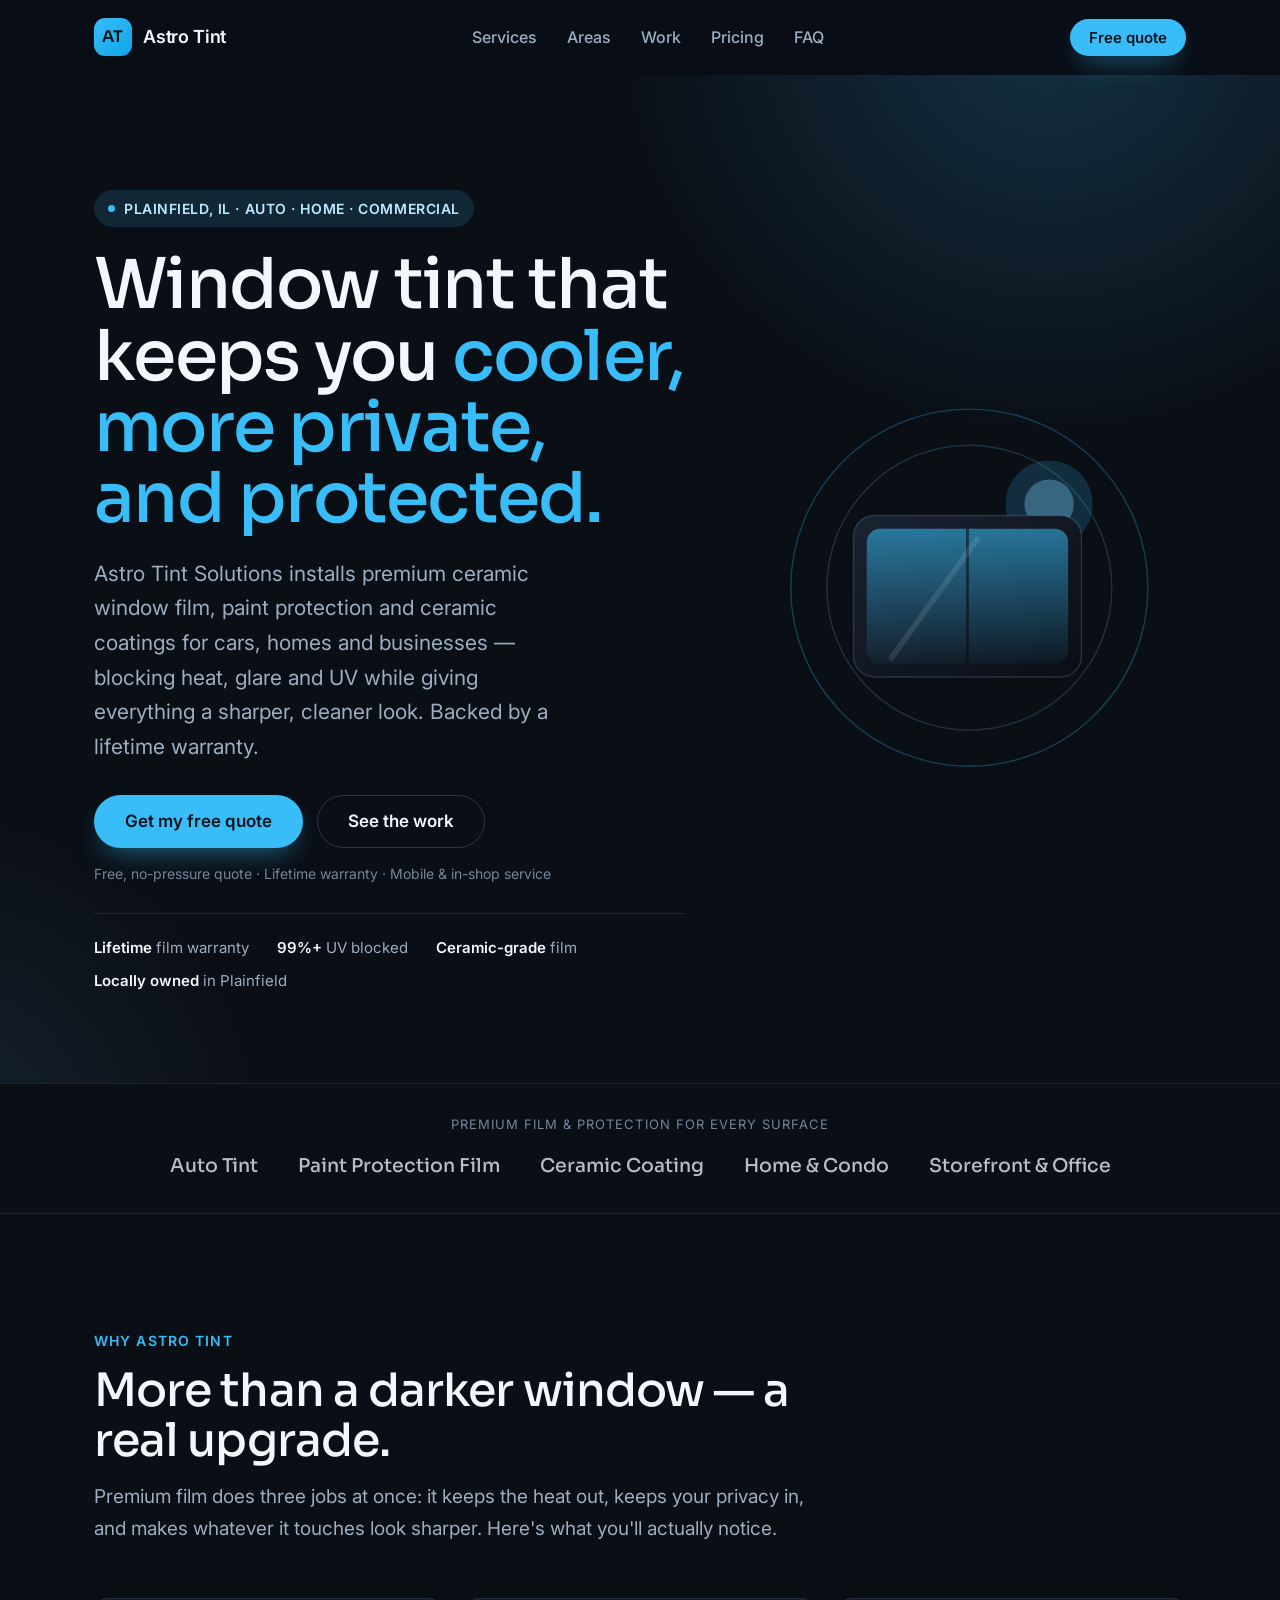
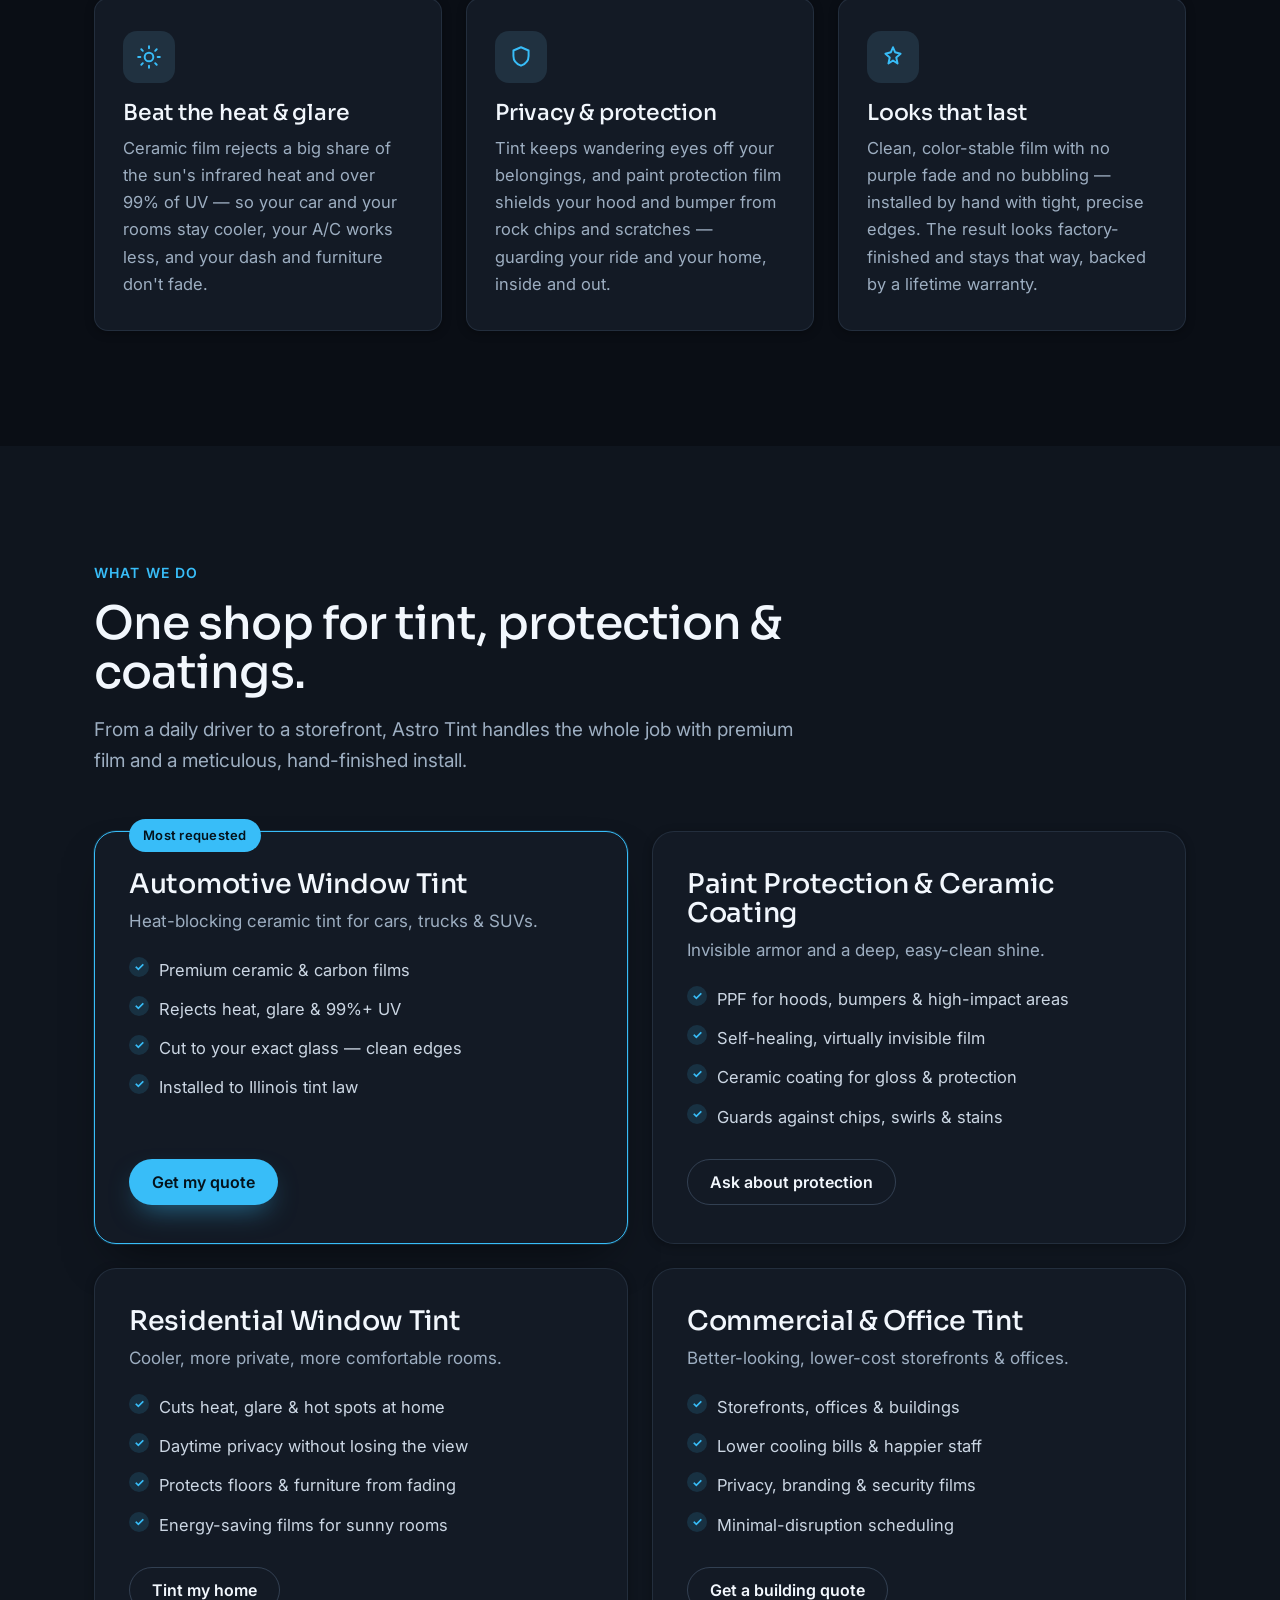
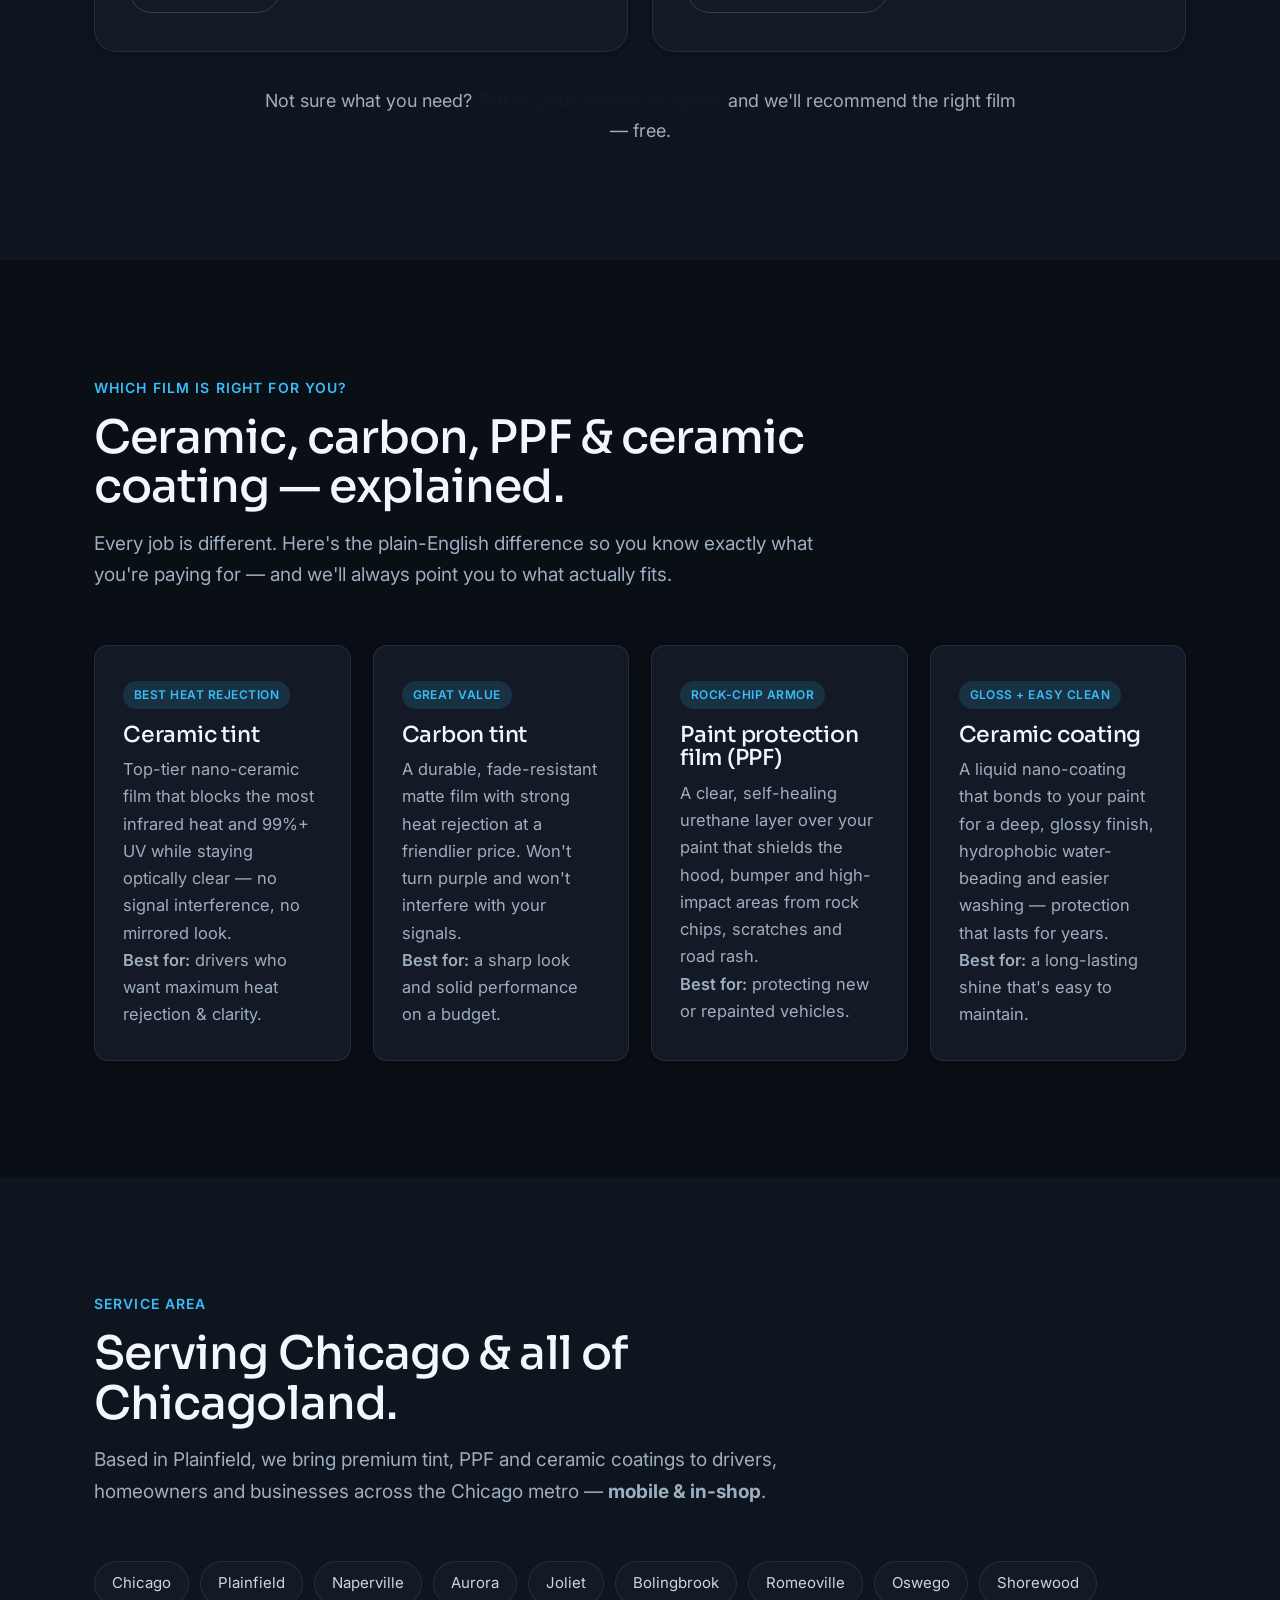
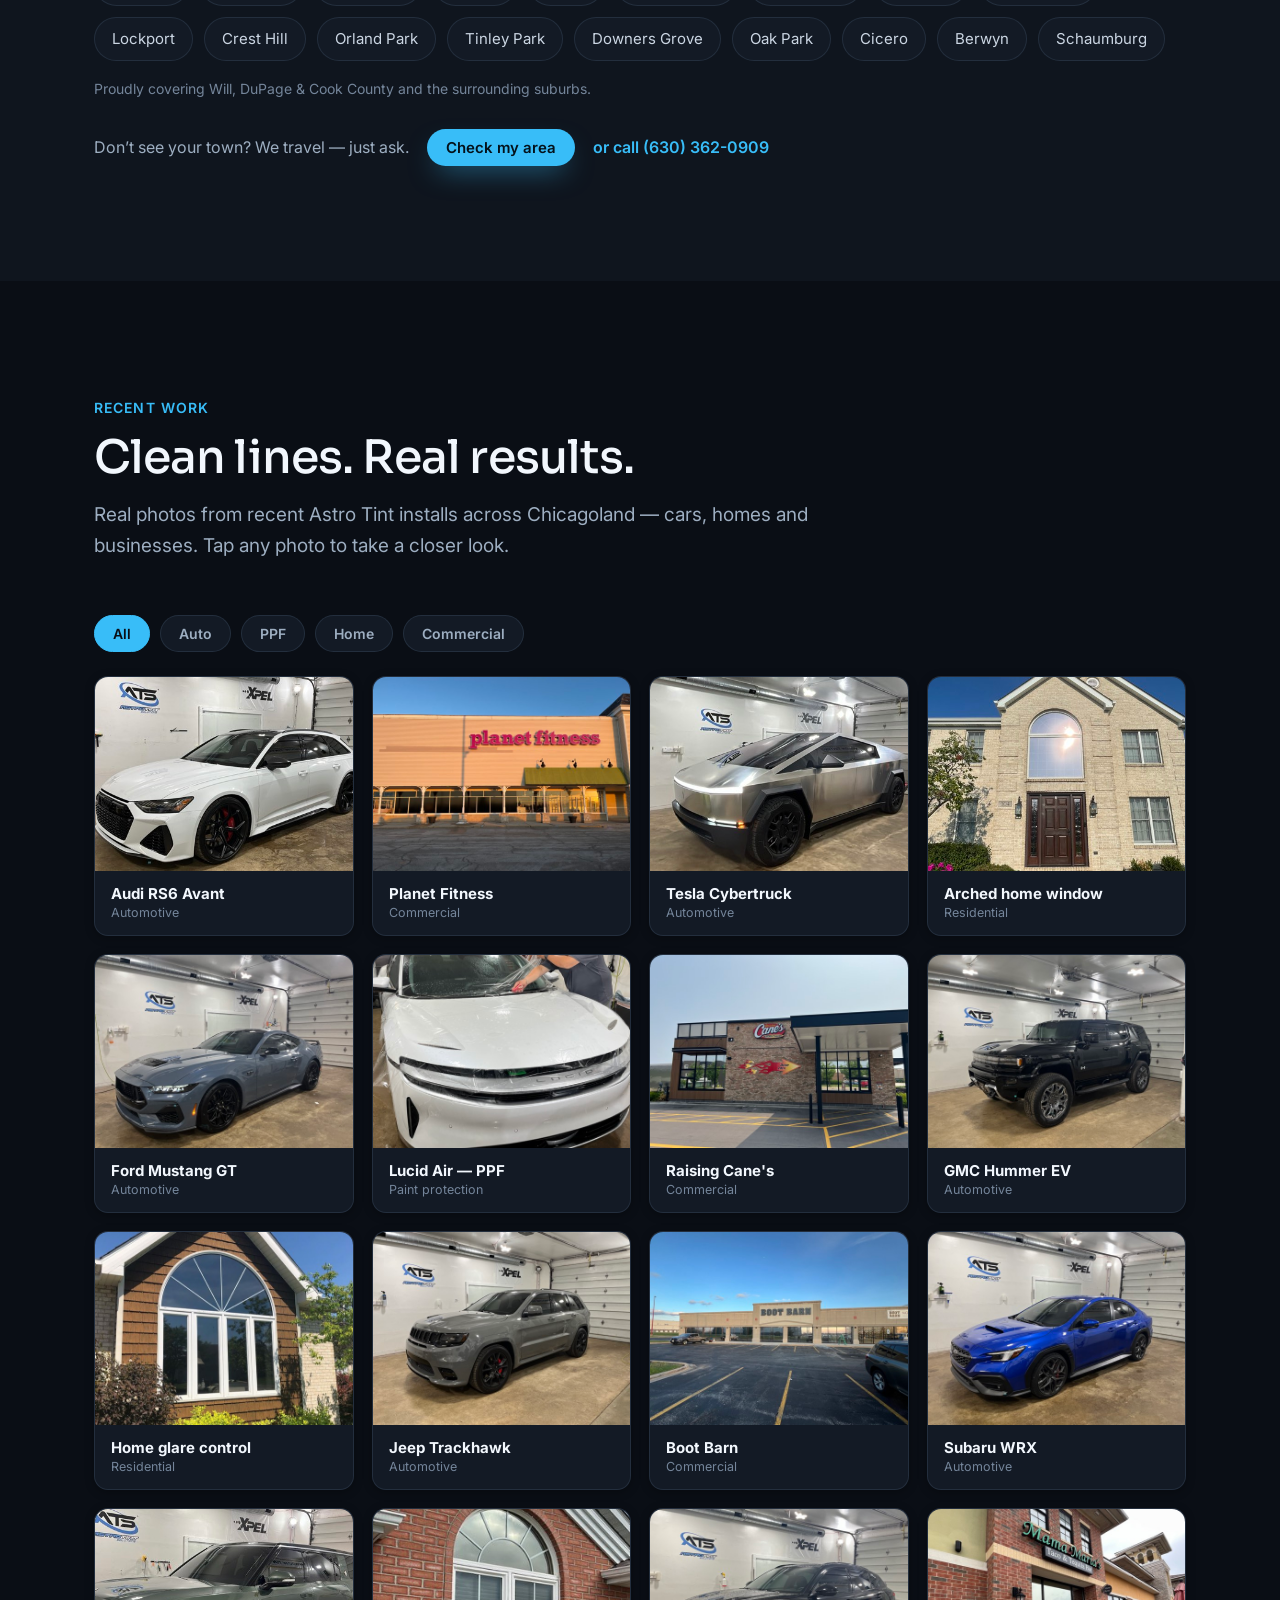
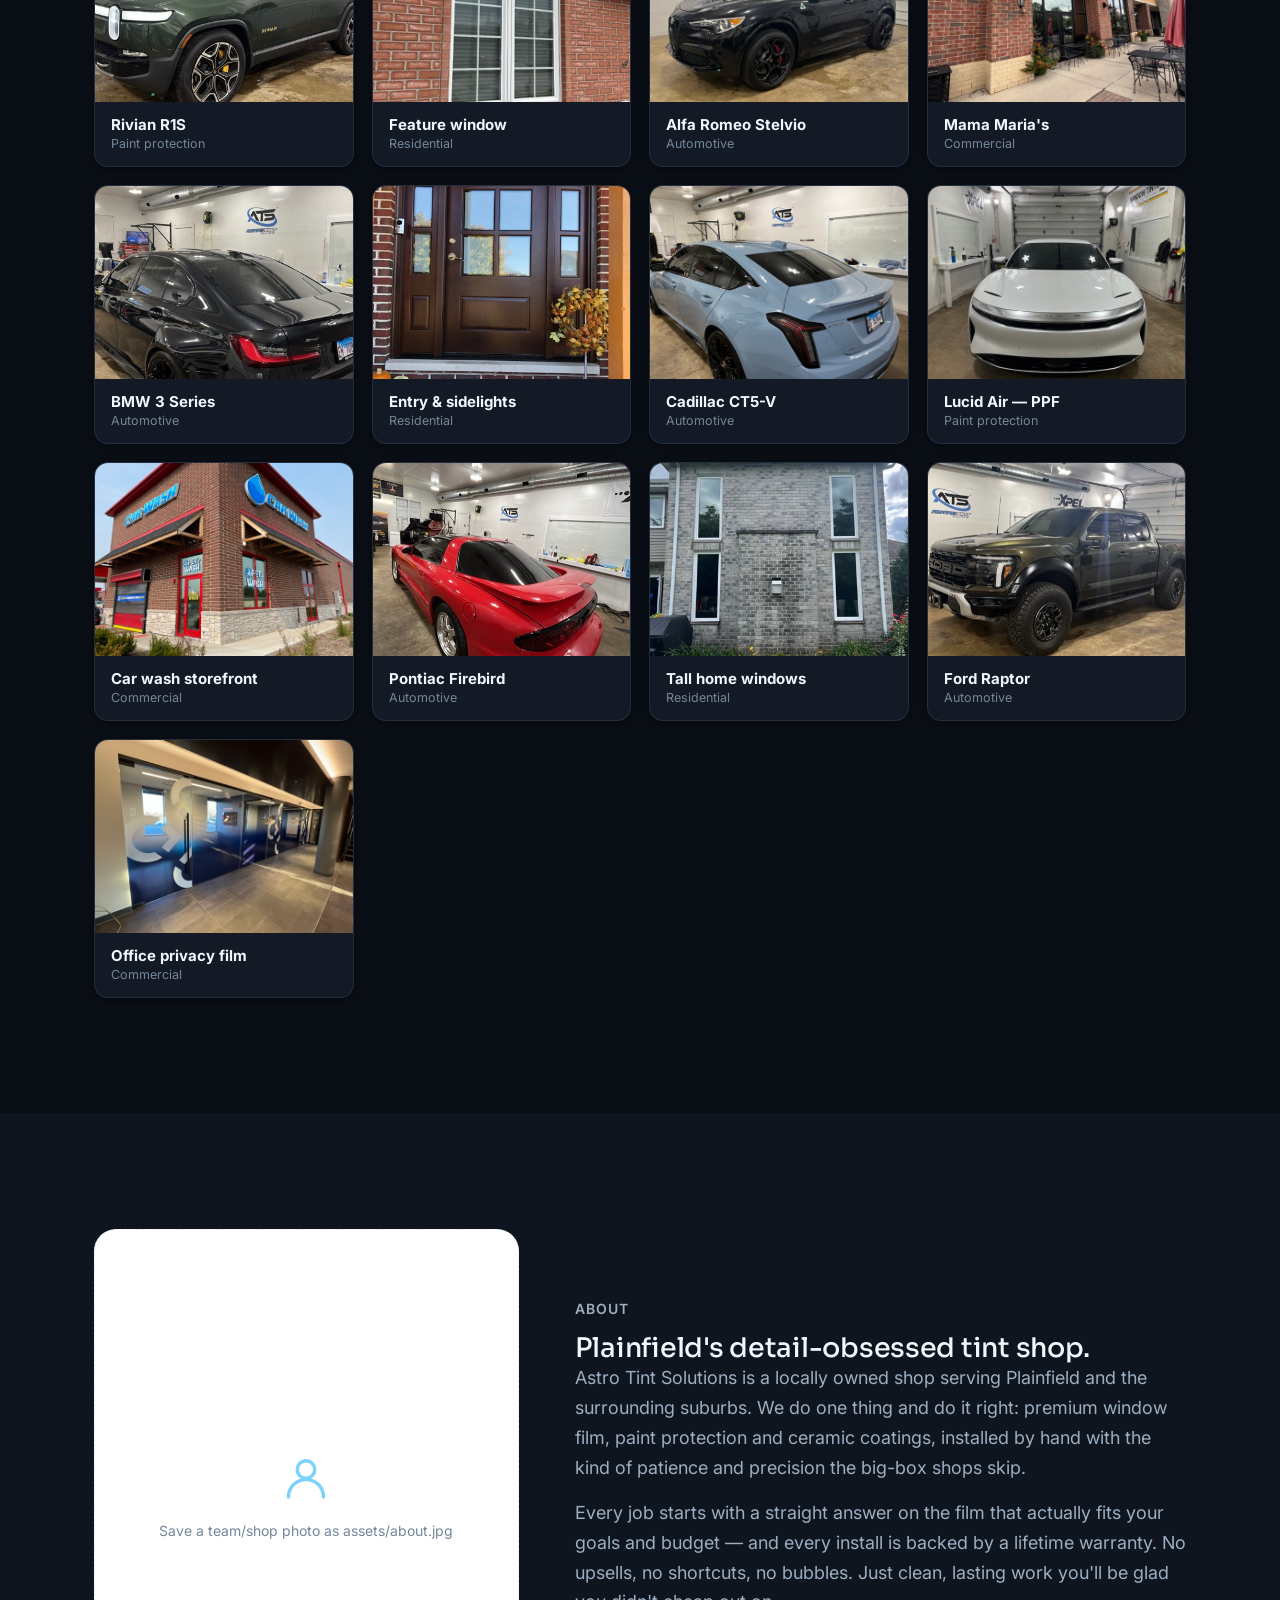
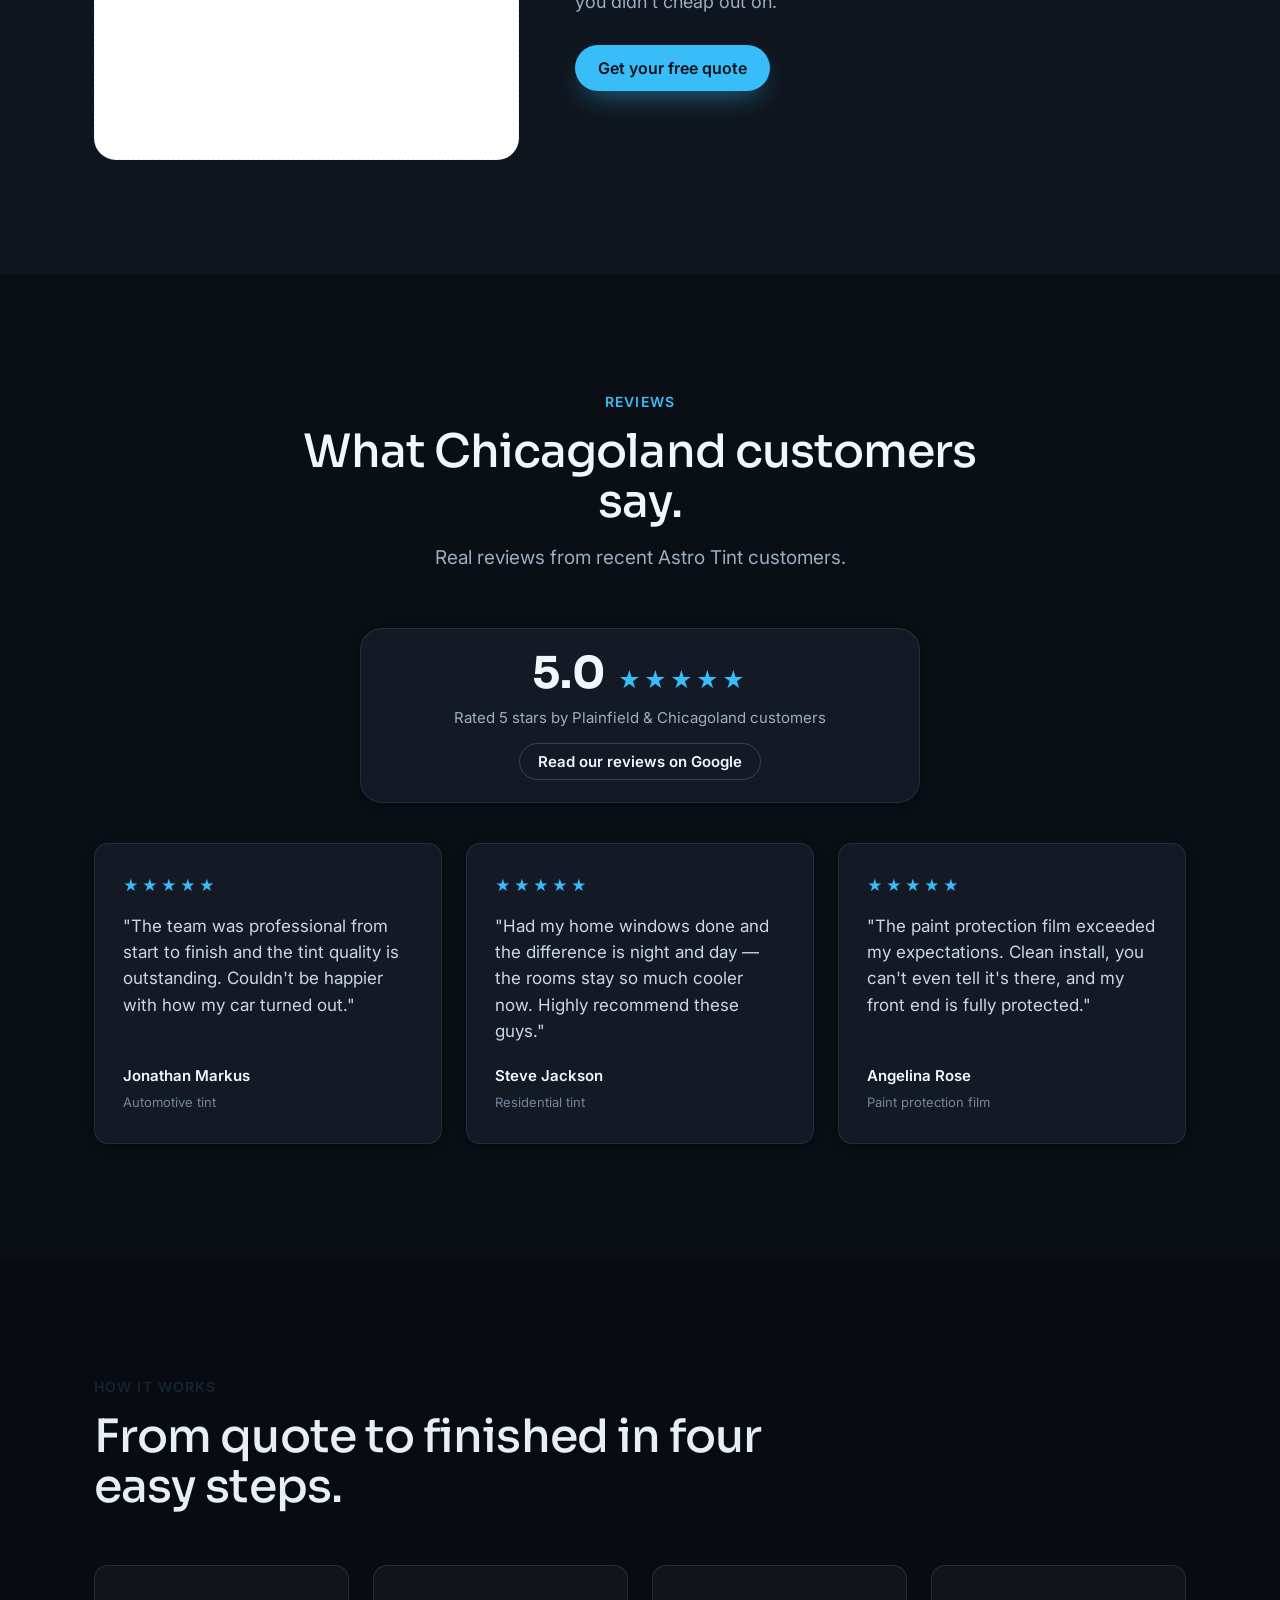
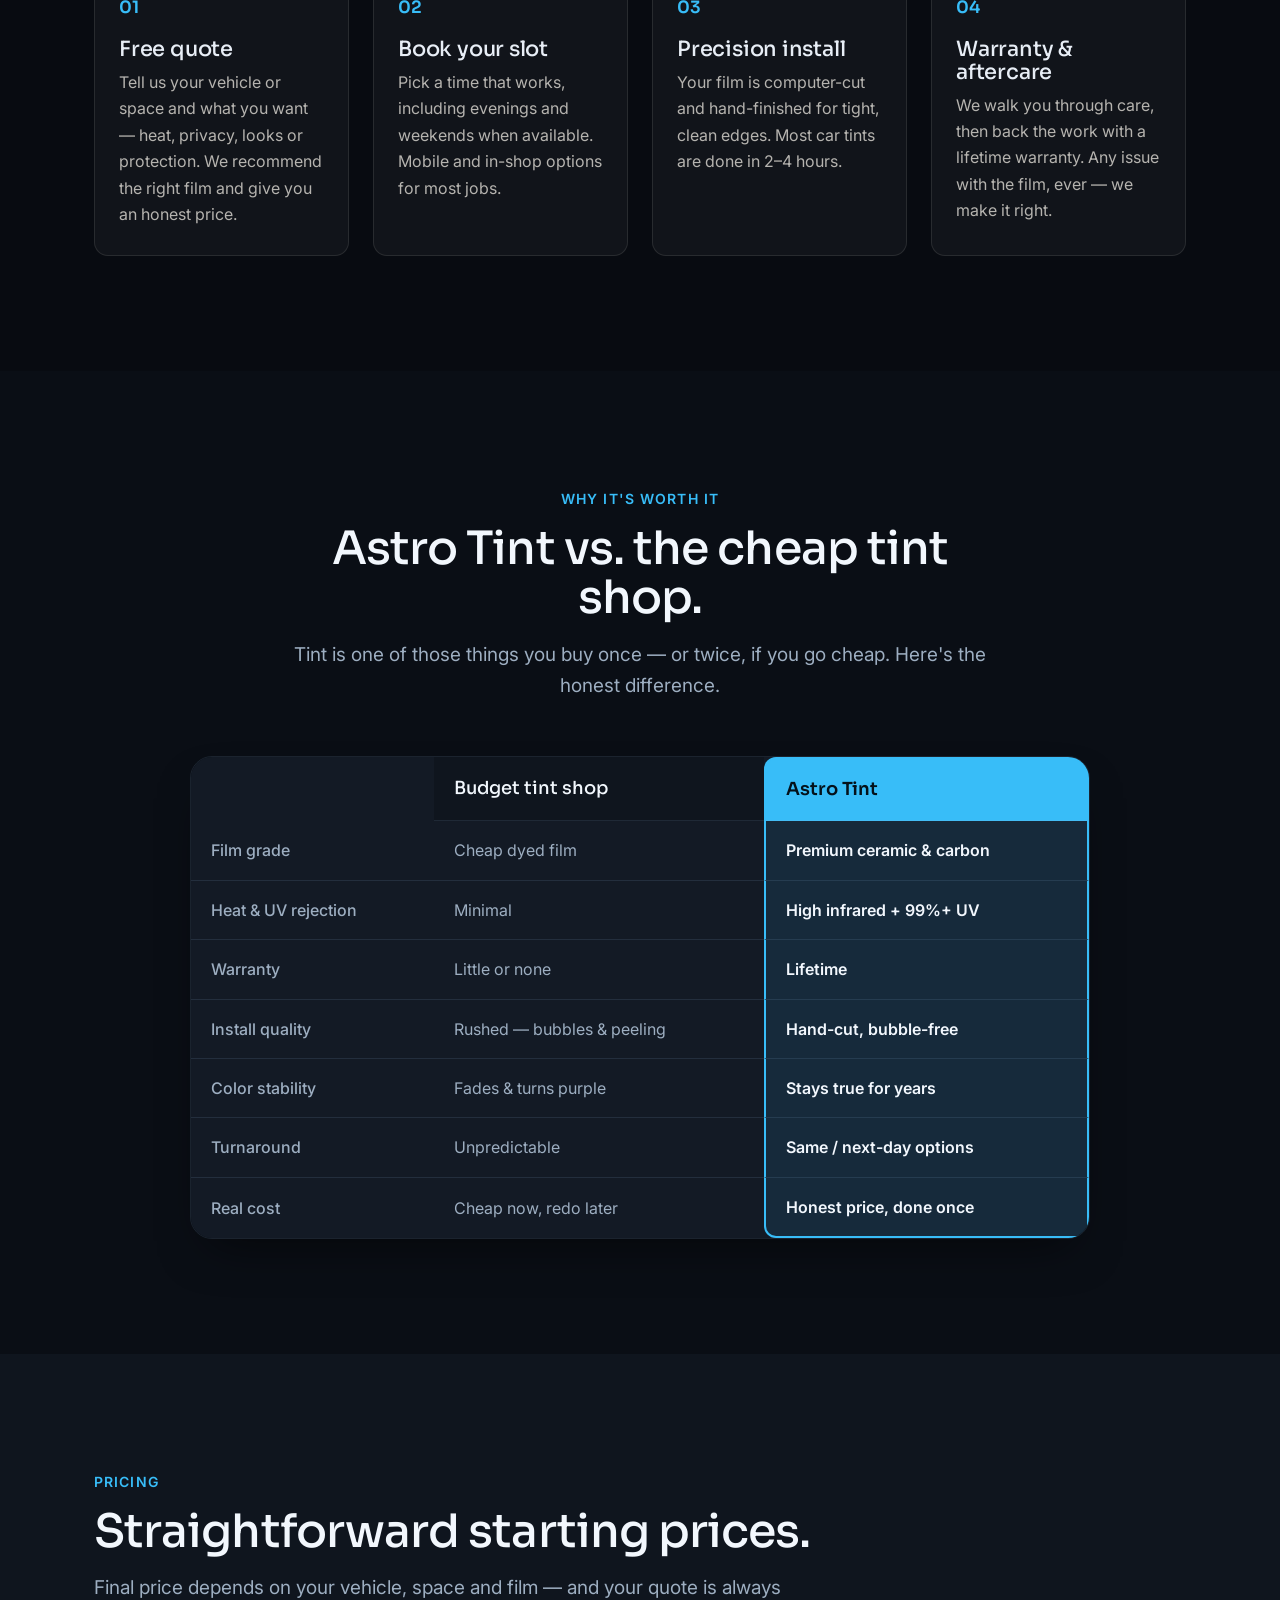
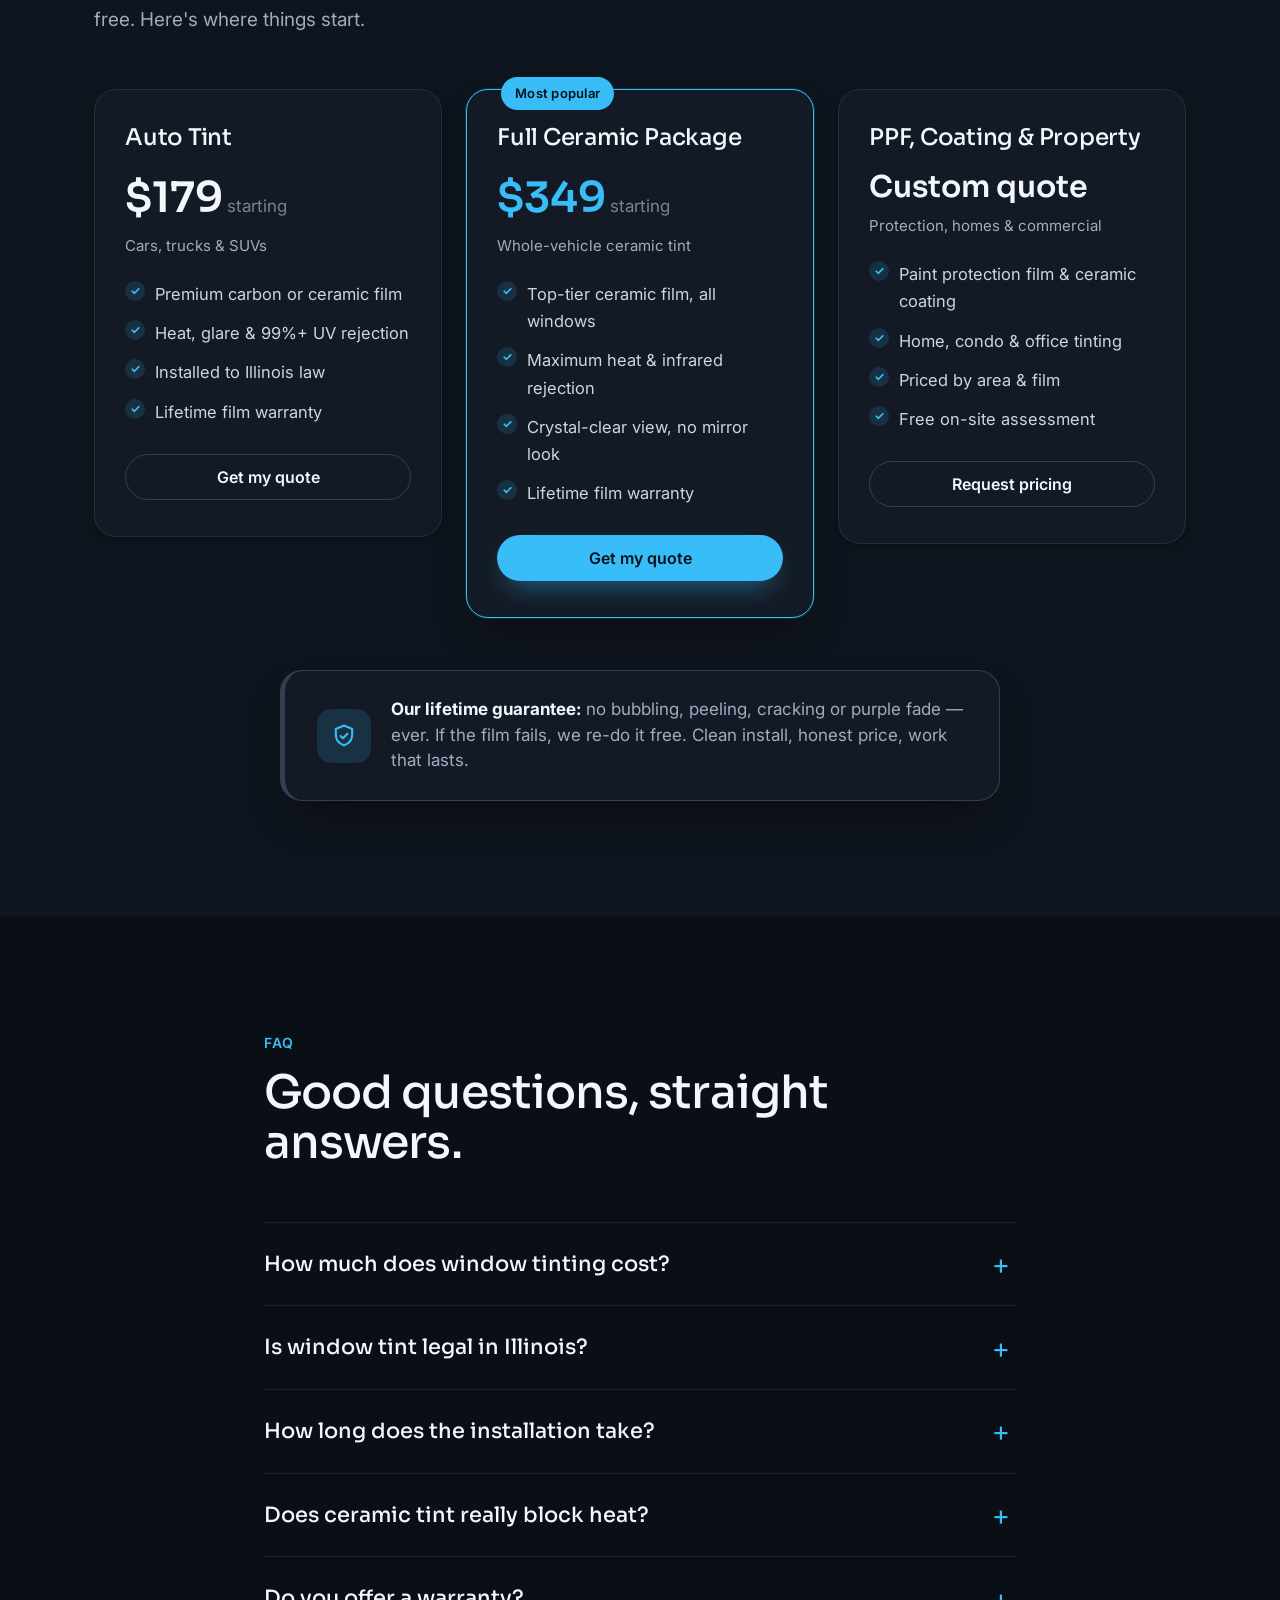
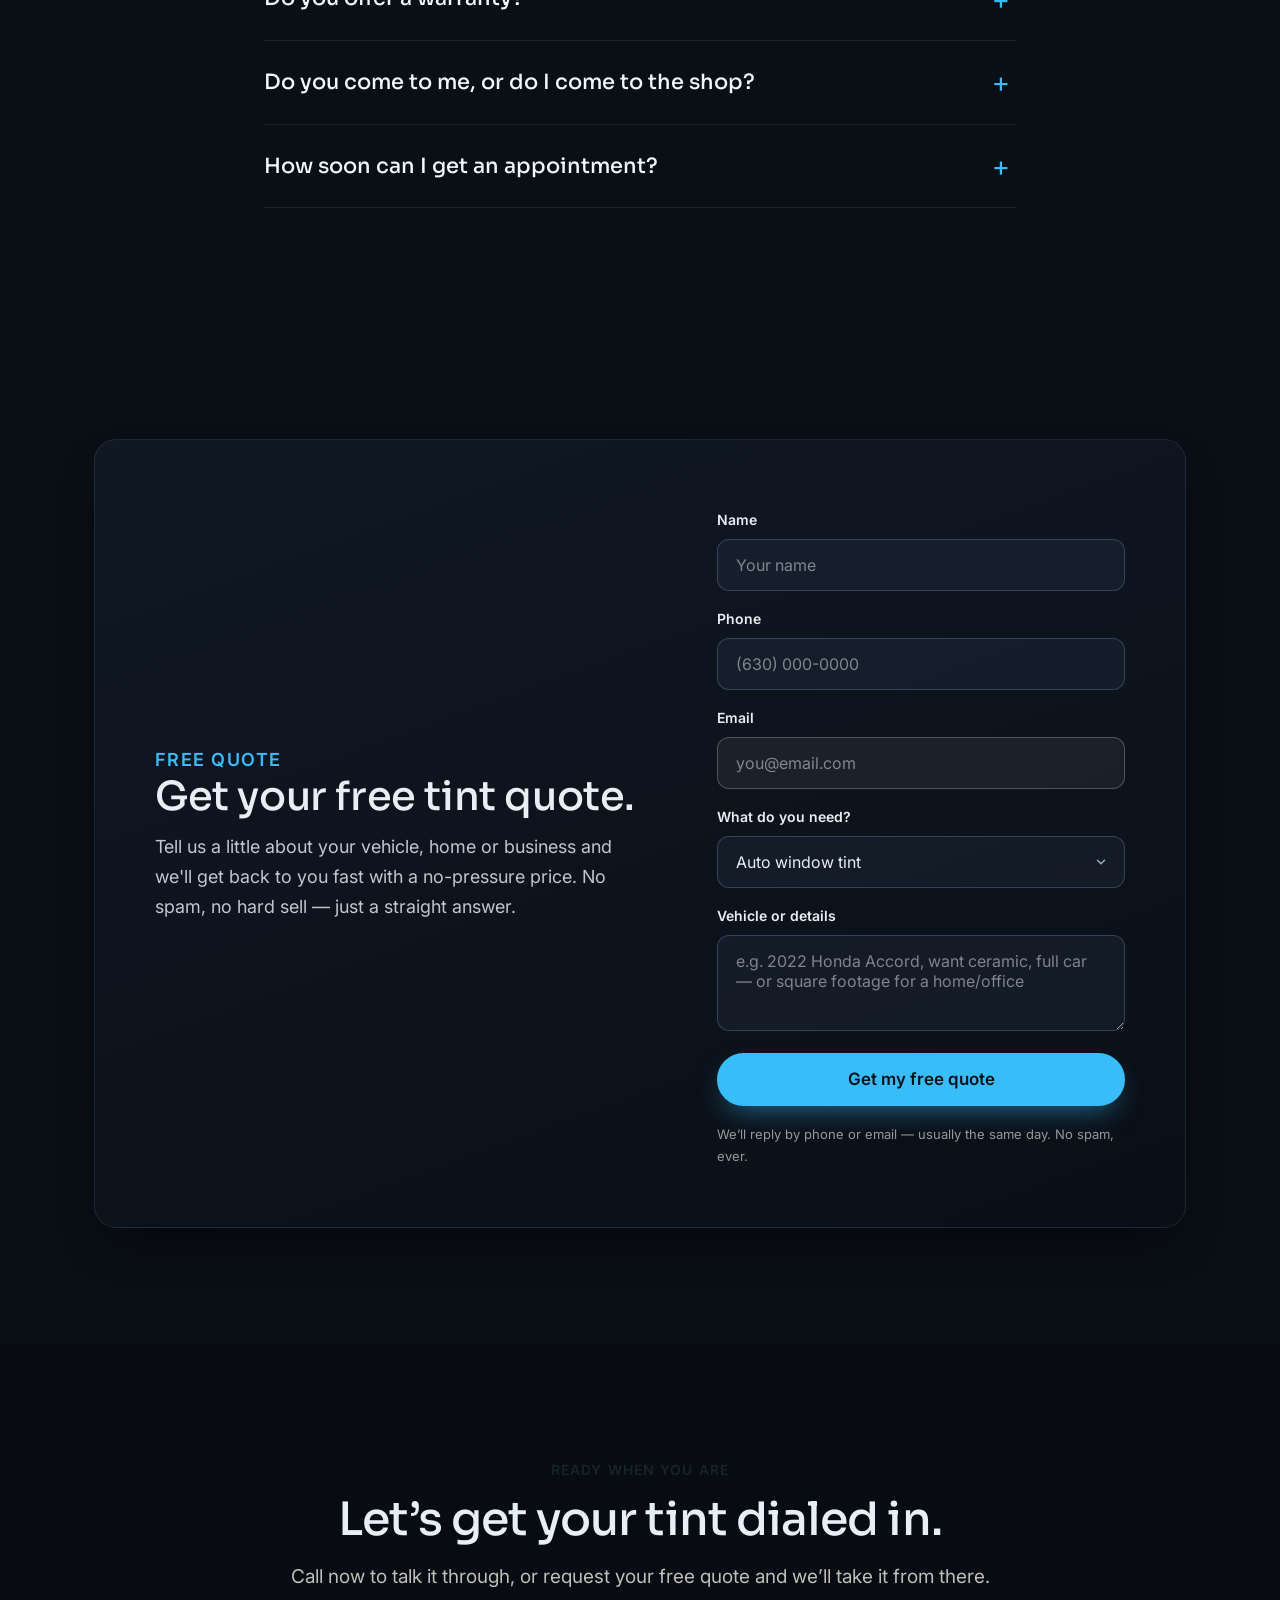
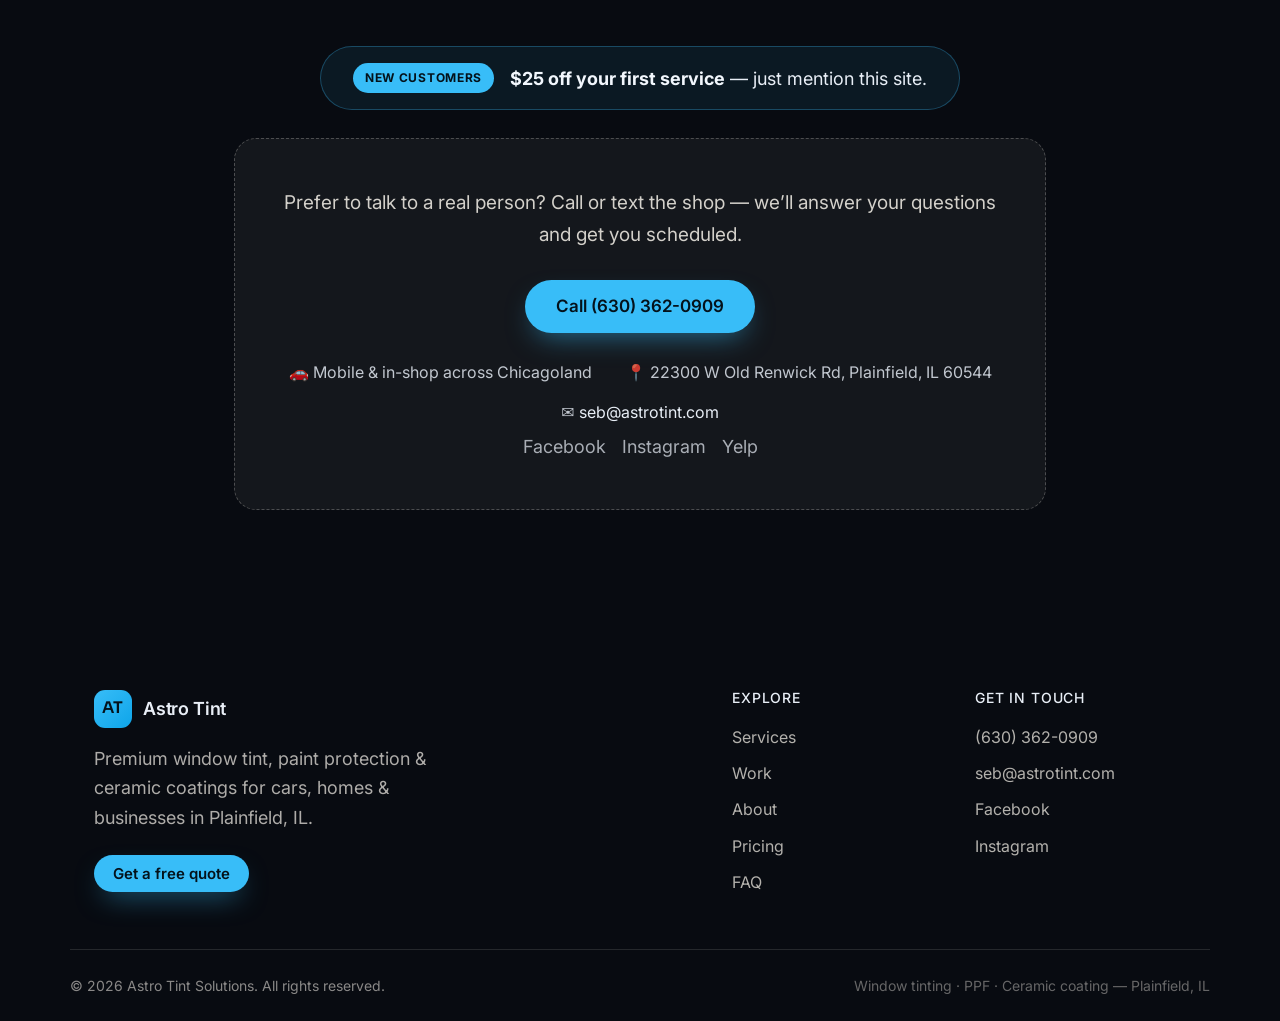
==== index.html @ 6959bb15 "Add real install-photo gallery to Work section Replace the placeholder showcase with a filterable ph" ====
<!doctype html>
<html lang="en">
<head>
  <meta charset="utf-8" />
  <meta name="viewport" content="width=device-width, initial-scale=1" />

  <!-- ============================================================
       ANALYTICS — paste Astro Tint's OWN GA4 / GTM here at handoff.
       Intentionally empty for the draft so no tracking ships early.
       ============================================================ -->

  <!-- ============================================================
       SEO + SOCIAL
       Preview domain (free Netlify): astrotintsolutions.netlify.app
       Swap every astrotintsolutions.netlify.app → astrotint.com at handoff.
       ============================================================ -->
  <title>Astro Tint Solutions — Premium Window Tint &amp; Paint Protection | Plainfield &amp; Chicagoland</title>
  <meta name="description" content="Premium ceramic window tint, paint protection film & ceramic coatings for cars, homes & businesses across Chicago & all of Chicagoland. Heat, glare & UV blocking — lifetime warranty. Free quote." />
  <meta name="author" content="Astro Tint Solutions" />
  <meta name="robots" content="index, follow, max-image-preview:large" />
  <meta name="theme-color" content="#0A0E15" />
  <link rel="canonical" href="https://astrotintsolutions.netlify.app/" />

  <!-- Open Graph / social share -->
  <meta property="og:type" content="website" />
  <meta property="og:title" content="Astro Tint Solutions — Premium Window Tint & Paint Protection" />
  <meta property="og:description" content="Ceramic window tint, PPF & ceramic coatings for cars, homes & businesses across Chicago & all of Chicagoland. Heat-blocking, glare-cutting, lifetime warranty. Free quote." />
  <meta property="og:url" content="https://astrotintsolutions.netlify.app/" />
  <meta property="og:site_name" content="Astro Tint Solutions" />
  <meta property="og:image" content="https://astrotintsolutions.netlify.app/assets/og-image.png" />
  <meta property="og:image:width" content="1200" />
  <meta property="og:image:height" content="630" />
  <meta property="og:image:alt" content="Astro Tint Solutions — premium window tinting in Plainfield, IL" />
  <meta name="twitter:card" content="summary_large_image" />
  <meta name="twitter:image" content="https://astrotintsolutions.netlify.app/assets/og-image.png" />

  <link rel="icon" href="assets/favicon.svg" type="image/svg+xml" />

  <!-- Fonts — Sora (display) + Inter (body) -->
  <link rel="preconnect" href="https://fonts.googleapis.com" />
  <link rel="preconnect" href="https://fonts.gstatic.com" crossorigin />
  <link href="https://fonts.googleapis.com/css2?family=Sora:wght@500;600;700&family=Inter:wght@400;500;600&display=swap" rel="stylesheet" />

  <link rel="stylesheet" href="css/styles.css?v=2" />

  <!-- ============================================================
       STRUCTURED DATA — real Astro Tint details (Plainfield local pack).
       Update phone/address/geo if anything changes; geo is approximate.
       TODO (when Seb confirms the exact Google review count): add an
       "aggregateRating" to the business object below, e.g.
         "aggregateRating": { "@type": "AggregateRating",
            "ratingValue": "5.0", "reviewCount": "NN" }
       Only add it with a real, accurate count — never a guess.
       ============================================================ -->
  <script type="application/ld+json">
  {
    "@context": "https://schema.org",
    "@type": "AutoBodyShop",
    "additionalType": "https://schema.org/HomeAndConstructionBusiness",
    "@id": "https://astrotintsolutions.netlify.app/#business",
    "name": "Astro Tint Solutions",
    "description": "Premium automotive, residential and commercial window tinting, paint protection film (PPF) and ceramic coatings serving Chicago and all of Chicagoland, based in Plainfield, IL.",
    "url": "https://astrotintsolutions.netlify.app/",
    "image": "https://astrotintsolutions.netlify.app/assets/og-image.png",
    "telephone": "+1-630-362-0909",
    "email": "seb@astrotint.com",
    "priceRange": "$$",
    "address": {
      "@type": "PostalAddress",
      "streetAddress": "22300 W Old Renwick Rd",
      "addressLocality": "Plainfield",
      "addressRegion": "IL",
      "postalCode": "60544",
      "addressCountry": "US"
    },
    "geo": { "@type": "GeoCoordinates", "latitude": 41.6584, "longitude": -88.1834 },
    "areaServed": [
      { "@type": "City", "name": "Chicago" },
      { "@type": "City", "name": "Plainfield" },
      { "@type": "City", "name": "Naperville" },
      { "@type": "City", "name": "Aurora" },
      { "@type": "City", "name": "Joliet" },
      { "@type": "City", "name": "Bolingbrook" },
      { "@type": "City", "name": "Romeoville" },
      { "@type": "City", "name": "Oswego" },
      { "@type": "City", "name": "Shorewood" },
      { "@type": "City", "name": "Lockport" },
      { "@type": "City", "name": "Orland Park" },
      { "@type": "City", "name": "Tinley Park" },
      { "@type": "City", "name": "Schaumburg" },
      { "@type": "City", "name": "Downers Grove" },
      { "@type": "City", "name": "Oak Park" },
      { "@type": "AdministrativeArea", "name": "Will County, IL" },
      { "@type": "AdministrativeArea", "name": "DuPage County, IL" },
      { "@type": "AdministrativeArea", "name": "Cook County, IL" }
    ],
    "makesOffer": [
      { "@type": "Offer", "itemOffered": { "@type": "Service", "name": "Automotive Window Tinting" } },
      { "@type": "Offer", "itemOffered": { "@type": "Service", "name": "Paint Protection Film (PPF)" } },
      { "@type": "Offer", "itemOffered": { "@type": "Service", "name": "Ceramic Coating" } },
      { "@type": "Offer", "itemOffered": { "@type": "Service", "name": "Residential Window Tinting" } },
      { "@type": "Offer", "itemOffered": { "@type": "Service", "name": "Commercial & Office Window Tinting" } }
    ],
    "sameAs": [
      "https://www.facebook.com/astrotintservices",
      "https://www.instagram.com/astrotintsolutions/",
      "https://www.yelp.com/biz/astro-tint-solutions-plainfield"
    ]
  }
  </script>

  <!-- FAQ structured data — keep in sync with the on-page FAQ -->
  <script type="application/ld+json">
  {
    "@context": "https://schema.org",
    "@type": "FAQPage",
    "mainEntity": [
      { "@type": "Question", "name": "How much does window tinting cost?", "acceptedAnswer": { "@type": "Answer", "text": "It depends on the vehicle or property and the film you choose. Most car tint jobs start around $179, and full-vehicle ceramic packages start around $349. Home and commercial jobs are quoted by the square footage. Every quote is free and no-pressure." } },
      { "@type": "Question", "name": "Is window tint legal in Illinois?", "acceptedAnswer": { "@type": "Answer", "text": "Yes — we install to Illinois tint law. In Illinois, front side windows must allow more than 35% of light through and the windshield can have a non-reflective strip along the top. We'll walk you through the legal limits and recommend the darkest legal shade for your goals." } },
      { "@type": "Question", "name": "How long does the installation take?", "acceptedAnswer": { "@type": "Answer", "text": "Most full-car tints take 2 to 4 hours. Paint protection film and ceramic coatings take longer and are usually a same-day or next-day turnaround. We'll give you an exact timeline when you book." } },
      { "@type": "Question", "name": "Does ceramic tint really block heat?", "acceptedAnswer": { "@type": "Answer", "text": "Yes. Our ceramic films reject a large share of the sun's infrared heat and over 99% of UV rays, so your car or room stays noticeably cooler and your interior is protected from fading — without a dark, mirrored look." } },
      { "@type": "Question", "name": "Do you offer a warranty?", "acceptedAnswer": { "@type": "Answer", "text": "Yes — our premium films carry a lifetime warranty against bubbling, peeling, cracking and color change. If anything ever goes wrong with the film, we make it right." } },
      { "@type": "Question", "name": "Do you come to me, or do I come to the shop?", "acceptedAnswer": { "@type": "Answer", "text": "Both. We offer mobile service across Chicagoland for many jobs and in-shop appointments in Plainfield. Tell us what's easiest and we'll make it work." } },
      { "@type": "Question", "name": "How soon can I get an appointment?", "acceptedAnswer": { "@type": "Answer", "text": "Usually within a few days. Send a free quote request or call 630-362-0909 and we'll get you on the schedule fast — including evening and weekend slots when available." } }
    ]
  }
  </script>
</head>

<body>
  <a class="skip-link" href="#main">Skip to content</a>

  <!-- ===================== HEADER ===================== -->
  <header class="site-header" id="siteHeader">
    <div class="container header-inner">
      <a class="brand" href="#top" aria-label="Astro Tint Solutions — home">
        <span class="brand-mark" aria-hidden="true">AT</span>
        <span class="brand-name">Astro Tint</span>
      </a>
      <nav class="nav" aria-label="Primary">
        <a href="#services">Services</a>
        <a href="#areas">Areas</a>
        <a href="#work">Work</a>
        <a href="#pricing">Pricing</a>
        <a href="#faq">FAQ</a>
      </nav>
      <a class="btn btn-primary btn-sm header-cta" href="#quote">Free quote</a>
      <a class="header-call" href="tel:+16303620909" aria-label="Call Astro Tint at 630-362-0909">
        <svg viewBox="0 0 24 24" fill="none" stroke="currentColor" stroke-width="1.9" stroke-linecap="round" stroke-linejoin="round"><path d="M22 16.92v3a2 2 0 0 1-2.18 2 19.79 19.79 0 0 1-8.63-3.07 19.5 19.5 0 0 1-6-6 19.79 19.79 0 0 1-3.07-8.67A2 2 0 0 1 4.11 2h3a2 2 0 0 1 2 1.72c.13.96.36 1.9.7 2.81a2 2 0 0 1-.45 2.11L8.09 9.91a16 16 0 0 0 6 6l1.27-1.27a2 2 0 0 1 2.11-.45c.91.34 1.85.57 2.81.7A2 2 0 0 1 22 16.92z"/></svg>
      </a>
      <button class="nav-toggle" aria-label="Open menu" aria-expanded="false" aria-controls="mobileNav">
        <span></span><span></span><span></span>
      </button>
    </div>
    <div class="mobile-nav" id="mobileNav" hidden>
      <a href="#services">Services</a>
      <a href="#areas">Service area</a>
      <a href="#work">Work</a>
      <a href="#about">About</a>
      <a href="#pricing">Pricing</a>
      <a href="#faq">FAQ</a>
      <a class="btn btn-primary" href="#quote">Free quote</a>
    </div>
  </header>

  <main id="main">
    <span id="top"></span>

    <!-- ===================== HERO ===================== -->
    <section class="hero">
      <div class="container hero-grid">
        <div class="hero-copy reveal">
          <p class="eyebrow"><span class="dot"></span> Plainfield, IL · Auto · Home · Commercial</p>
          <h1>Window tint that keeps you <span class="accent">cooler, more private, and protected.</span></h1>
          <p class="lede">Astro Tint Solutions installs premium ceramic window film, paint protection and ceramic coatings for cars, homes and businesses — blocking heat, glare and UV while giving everything a sharper, cleaner look. Backed by a lifetime warranty.</p>
          <div class="hero-cta">
            <a class="btn btn-primary btn-lg" href="#quote">Get my free quote</a>
            <a class="btn btn-ghost btn-lg" href="#work">See the work</a>
          </div>
          <p class="cta-reassure">Free, no-pressure quote · Lifetime warranty · Mobile &amp; in-shop service</p>
          <ul class="trust-strip">
            <li><strong>Lifetime</strong> film warranty</li>
            <li><strong>99%+</strong> UV blocked</li>
            <li><strong>Ceramic-grade</strong> film</li>
            <li><strong>Locally owned</strong> in Plainfield</li>
          </ul>
        </div>
        <!-- Hero visual: abstract "tinted glass + sun" graphic. Swap for a real
             install photo (assets/hero.jpg) when the client provides one. -->
        <div class="hero-visual reveal" aria-hidden="true">
          <svg class="hero-art" viewBox="0 0 460 460" xmlns="http://www.w3.org/2000/svg">
            <defs>
              <linearGradient id="glass" x1="0" y1="0" x2="1" y2="1">
                <stop offset="0" stop-color="#1A2331"/>
                <stop offset="1" stop-color="#0A0E15"/>
              </linearGradient>
              <linearGradient id="tintfade" x1="0" y1="0" x2="0" y2="1">
                <stop offset="0" stop-color="#38BDF8" stop-opacity="0.55"/>
                <stop offset="1" stop-color="#38BDF8" stop-opacity="0.05"/>
              </linearGradient>
            </defs>
            <circle cx="232" cy="226" r="188" fill="none" stroke="#38BDF8" stroke-width="1.5" opacity="0.28"/>
            <circle cx="232" cy="226" r="150" fill="none" stroke="#7DD3FC" stroke-width="1.5" opacity="0.18"/>
            <!-- sun, partly behind the tint -->
            <circle cx="316" cy="138" r="46" fill="#38BDF8" opacity="0.18"/>
            <circle cx="316" cy="138" r="26" fill="#7DD3FC" opacity="0.35"/>
            <!-- window pane with a tint gradient -->
            <rect x="110" y="150" width="240" height="170" rx="22" fill="url(#glass)" stroke="rgba(150,185,225,0.20)" stroke-width="1.5"/>
            <rect x="124" y="164" width="212" height="142" rx="14" fill="url(#tintfade)"/>
            <line x1="230" y1="164" x2="230" y2="306" stroke="rgba(10,14,21,0.6)" stroke-width="3"/>
            <!-- shine streak -->
            <path d="M150 300 L240 175" stroke="#ffffff" stroke-width="6" opacity="0.10" stroke-linecap="round"/>
          </svg>
        </div>
      </div>
    </section>

    <!-- ===================== WHAT WE INSTALL STRIP ===================== -->
    <section class="logobar">
      <div class="container">
        <p class="logobar-label">Premium film &amp; protection for every surface</p>
        <ul class="logobar-list">
          <li>Auto Tint</li><li>Paint Protection Film</li><li>Ceramic Coating</li><li>Home &amp; Condo</li><li>Storefront &amp; Office</li>
        </ul>
      </div>
    </section>

    <!-- ===================== WHY / VALUE ===================== -->
    <section class="section" id="why">
      <div class="container">
        <header class="section-head reveal">
          <p class="kicker">Why Astro Tint</p>
          <h2>More than a darker window — a real upgrade.</h2>
          <p class="section-sub">Premium film does three jobs at once: it keeps the heat out, keeps your privacy in, and makes whatever it touches look sharper. Here's what you'll actually notice.</p>
        </header>
        <div class="cards-3">
          <article class="card reveal">
            <div class="card-icon" aria-hidden="true"><svg viewBox="0 0 24 24" fill="none" stroke="currentColor" stroke-width="1.8" stroke-linecap="round" stroke-linejoin="round"><circle cx="12" cy="12" r="4"/><path d="M12 2v2M12 20v2M4.9 4.9l1.4 1.4M17.7 17.7l1.4 1.4M2 12h2M20 12h2M4.9 19.1l1.4-1.4M17.7 6.3l1.4-1.4"/></svg></div>
            <h3>Beat the heat &amp; glare</h3>
            <p>Ceramic film rejects a big share of the sun's infrared heat and over 99% of UV — so your car and your rooms stay cooler, your A/C works less, and your dash and furniture don't fade.</p>
          </article>
          <article class="card reveal">
            <div class="card-icon" aria-hidden="true"><svg viewBox="0 0 24 24" fill="none" stroke="currentColor" stroke-width="1.8" stroke-linecap="round" stroke-linejoin="round"><path d="M12 3 l7 3 v5 c0 4.5-3 7.5-7 9 c-4-1.5-7-4.5-7-9 V6 z"/></svg></div>
            <h3>Privacy &amp; protection</h3>
            <p>Tint keeps wandering eyes off your belongings, and paint protection film shields your hood and bumper from rock chips and scratches — guarding your ride and your home, inside and out.</p>
          </article>
          <article class="card reveal">
            <div class="card-icon" aria-hidden="true"><svg viewBox="0 0 24 24" fill="none" stroke="currentColor" stroke-width="1.8" stroke-linecap="round" stroke-linejoin="round"><path d="M12 3l1.9 4.6L19 9l-4 3.4L16.2 18 12 15.2 7.8 18 9 12.4 5 9l5.1-1.4z"/></svg></div>
            <h3>Looks that last</h3>
            <p>Clean, color-stable film with no purple fade and no bubbling — installed by hand with tight, precise edges. The result looks factory-finished and stays that way, backed by a lifetime warranty.</p>
          </article>
        </div>
      </div>
    </section>

    <!-- ===================== SERVICES ===================== -->
    <section class="section section-tint" id="services">
      <div class="container">
        <header class="section-head reveal"><p class="kicker">What we do</p><h2>One shop for tint, protection &amp; coatings.</h2><p class="section-sub">From a daily driver to a storefront, Astro Tint handles the whole job with premium film and a meticulous, hand-finished install.</p></header>
        <div class="services-grid">
          <article class="service-card featured reveal">
            <span class="badge">Most requested</span>
            <h3>Automotive Window Tint</h3>
            <p class="service-lead">Heat-blocking ceramic tint for cars, trucks &amp; SUVs.</p>
            <ul class="ticks"><li>Premium ceramic &amp; carbon films</li><li>Rejects heat, glare &amp; 99%+ UV</li><li>Cut to your exact glass — clean edges</li><li>Installed to Illinois tint law</li></ul>
            <a class="btn btn-primary" href="#quote">Get my quote</a>
          </article>
          <article class="service-card reveal">
            <h3>Paint Protection &amp; Ceramic Coating</h3>
            <p class="service-lead">Invisible armor and a deep, easy-clean shine.</p>
            <ul class="ticks"><li>PPF for hoods, bumpers &amp; high-impact areas</li><li>Self-healing, virtually invisible film</li><li>Ceramic coating for gloss &amp; protection</li><li>Guards against chips, swirls &amp; stains</li></ul>
            <a class="btn btn-ghost" href="#quote">Ask about protection</a>
          </article>
          <article class="service-card reveal">
            <h3>Residential Window Tint</h3>
            <p class="service-lead">Cooler, more private, more comfortable rooms.</p>
            <ul class="ticks"><li>Cuts heat, glare &amp; hot spots at home</li><li>Daytime privacy without losing the view</li><li>Protects floors &amp; furniture from fading</li><li>Energy-saving films for sunny rooms</li></ul>
            <a class="btn btn-ghost" href="#quote">Tint my home</a>
          </article>
          <article class="service-card reveal">
            <h3>Commercial &amp; Office Tint</h3>
            <p class="service-lead">Better-looking, lower-cost storefronts &amp; offices.</p>
            <ul class="ticks"><li>Storefronts, offices &amp; buildings</li><li>Lower cooling bills &amp; happier staff</li><li>Privacy, branding &amp; security films</li><li>Minimal-disruption scheduling</li></ul>
            <a class="btn btn-ghost" href="#quote">Get a building quote</a>
          </article>
        </div>
        <p class="services-note reveal">Not sure what you need? <strong>Tell us your vehicle or space</strong> and we'll recommend the right film — free.</p>
      </div>
    </section>

    <!-- ===================== TINT & FILM OPTIONS (buyer's guide) ===================== -->
    <section class="section" id="options">
      <div class="container">
        <header class="section-head reveal"><p class="kicker">Which film is right for you?</p><h2>Ceramic, carbon, PPF &amp; ceramic coating — explained.</h2><p class="section-sub">Every job is different. Here's the plain-English difference so you know exactly what you're paying for — and we'll always point you to what actually fits.</p></header>
        <div class="options-grid">
          <article class="card reveal">
            <span class="option-tag">Best heat rejection</span>
            <h3>Ceramic tint</h3>
            <p>Top-tier nano-ceramic film that blocks the most infrared heat and 99%+ UV while staying optically clear — no signal interference, no mirrored look.</p>
            <p class="option-best"><strong>Best for:</strong> drivers who want maximum heat rejection &amp; clarity.</p>
          </article>
          <article class="card reveal">
            <span class="option-tag">Great value</span>
            <h3>Carbon tint</h3>
            <p>A durable, fade-resistant matte film with strong heat rejection at a friendlier price. Won't turn purple and won't interfere with your signals.</p>
            <p class="option-best"><strong>Best for:</strong> a sharp look and solid performance on a budget.</p>
          </article>
          <article class="card reveal">
            <span class="option-tag">Rock-chip armor</span>
            <h3>Paint protection film (PPF)</h3>
            <p>A clear, self-healing urethane layer over your paint that shields the hood, bumper and high-impact areas from rock chips, scratches and road rash.</p>
            <p class="option-best"><strong>Best for:</strong> protecting new or repainted vehicles.</p>
          </article>
          <article class="card reveal">
            <span class="option-tag">Gloss + easy clean</span>
            <h3>Ceramic coating</h3>
            <p>A liquid nano-coating that bonds to your paint for a deep, glossy finish, hydrophobic water-beading and easier washing — protection that lasts for years.</p>
            <p class="option-best"><strong>Best for:</strong> a long-lasting shine that's easy to maintain.</p>
          </article>
        </div>
      </div>
    </section>

    <!-- ===================== SERVICE AREA ===================== -->
    <section class="section section-tint" id="areas">
      <div class="container">
        <header class="section-head reveal"><p class="kicker">Service area</p><h2>Serving Chicago &amp; all of Chicagoland.</h2><p class="section-sub">Based in Plainfield, we bring premium tint, PPF and ceramic coatings to drivers, homeowners and businesses across the Chicago metro — <strong>mobile &amp; in-shop</strong>.</p></header>
        <ul class="area-grid reveal">
          <li class="area-chip">Chicago</li>
          <li class="area-chip">Plainfield</li>
          <li class="area-chip">Naperville</li>
          <li class="area-chip">Aurora</li>
          <li class="area-chip">Joliet</li>
          <li class="area-chip">Bolingbrook</li>
          <li class="area-chip">Romeoville</li>
          <li class="area-chip">Oswego</li>
          <li class="area-chip">Shorewood</li>
          <li class="area-chip">Lockport</li>
          <li class="area-chip">Crest Hill</li>
          <li class="area-chip">Orland Park</li>
          <li class="area-chip">Tinley Park</li>
          <li class="area-chip">Downers Grove</li>
          <li class="area-chip">Oak Park</li>
          <li class="area-chip">Cicero</li>
          <li class="area-chip">Berwyn</li>
          <li class="area-chip">Schaumburg</li>
        </ul>
        <p class="area-county reveal">Proudly covering Will, DuPage &amp; Cook County and the surrounding suburbs.</p>
        <div class="area-foot reveal">
          <span>Don&rsquo;t see your town? We travel — just ask.</span>
          <a class="btn btn-primary btn-sm" href="#quote">Check my area</a>
          <a class="area-call" href="tel:+16303620909">or call (630) 362-0909</a>
        </div>
      </div>
    </section>

    <!-- ===================== WORK / PORTFOLIO (lightbox) ===================== -->
    <section class="section" id="work">
      <div class="container">
        <header class="section-head reveal"><p class="kicker">Recent work</p><h2>Clean lines. Real results.</h2><p class="section-sub">Real photos from recent Astro Tint installs across Chicagoland — cars, homes and businesses. Tap any photo to take a closer look.</p></header>
        <div class="work-filters reveal" role="tablist" aria-label="Filter work by type">
          <button class="work-filter is-active" type="button" data-filter="all" aria-pressed="true">All</button>
          <button class="work-filter" type="button" data-filter="auto" aria-pressed="false">Auto</button>
          <button class="work-filter" type="button" data-filter="ppf" aria-pressed="false">PPF</button>
          <button class="work-filter" type="button" data-filter="home" aria-pressed="false">Home</button>
          <button class="work-filter" type="button" data-filter="commercial" aria-pressed="false">Commercial</button>
        </div>
        <ul class="work-grid reveal">
          <li class="work-item" data-cat="auto"><button class="work-card" type="button" data-title="Full ceramic tint — Audi RS6 Avant" data-tag="Automotive" data-img="assets/work/auto-01.jpg"><img src="assets/work/auto-01-thumb.jpg" alt="White Audi RS6 Avant with fresh ceramic window tint at Astro Tint's shop" loading="lazy" decoding="async" /><span class="work-card-meta"><strong>Audi RS6 Avant</strong><span>Automotive</span></span></button></li>
          <li class="work-item" data-cat="commercial"><button class="work-card" type="button" data-title="Storefront heat &amp; glare film — Planet Fitness" data-tag="Commercial" data-img="assets/work/comm-01.jpg"><img src="assets/work/comm-01-thumb.jpg" alt="Planet Fitness storefront windows tinted by Astro Tint" loading="lazy" decoding="async" /><span class="work-card-meta"><strong>Planet Fitness</strong><span>Commercial</span></span></button></li>
          <li class="work-item" data-cat="auto"><button class="work-card" type="button" data-title="Ceramic tint — Tesla Cybertruck" data-tag="Automotive" data-img="assets/work/auto-02.jpg"><img src="assets/work/auto-02-thumb.jpg" alt="Tesla Cybertruck with ceramic window tint in the Astro Tint shop" loading="lazy" decoding="async" /><span class="work-card-meta"><strong>Tesla Cybertruck</strong><span>Automotive</span></span></button></li>
          <li class="work-item" data-cat="home"><button class="work-card" type="button" data-title="Home window tint — arched feature window" data-tag="Residential" data-img="assets/work/home-01.jpg"><img src="assets/work/home-01-thumb.jpg" alt="Residential arched feature window with tint on a brick home" loading="lazy" decoding="async" /><span class="work-card-meta"><strong>Arched home window</strong><span>Residential</span></span></button></li>
          <li class="work-item" data-cat="auto"><button class="work-card" type="button" data-title="Ceramic tint — Ford Mustang GT" data-tag="Automotive" data-img="assets/work/auto-03.jpg"><img src="assets/work/auto-03-thumb.jpg" alt="Grey Ford Mustang GT with ceramic window tint" loading="lazy" decoding="async" /><span class="work-card-meta"><strong>Ford Mustang GT</strong><span>Automotive</span></span></button></li>
          <li class="work-item" data-cat="ppf"><button class="work-card" type="button" data-title="Paint protection film — Lucid Air" data-tag="Paint protection" data-img="assets/work/ppf-01.jpg"><img src="assets/work/ppf-01-thumb.jpg" alt="Paint protection film being installed on a white Lucid Air" loading="lazy" decoding="async" /><span class="work-card-meta"><strong>Lucid Air — PPF</strong><span>Paint protection</span></span></button></li>
          <li class="work-item" data-cat="commercial"><button class="work-card" type="button" data-title="Restaurant storefront tint — Raising Cane's" data-tag="Commercial" data-img="assets/work/comm-02.jpg"><img src="assets/work/comm-02-thumb.jpg" alt="Raising Cane's restaurant storefront with tinted windows" loading="lazy" decoding="async" /><span class="work-card-meta"><strong>Raising Cane's</strong><span>Commercial</span></span></button></li>
          <li class="work-item" data-cat="auto"><button class="work-card" type="button" data-title="Ceramic tint — GMC Hummer EV" data-tag="Automotive" data-img="assets/work/auto-04.jpg"><img src="assets/work/auto-04-thumb.jpg" alt="Black GMC Hummer EV with ceramic window tint" loading="lazy" decoding="async" /><span class="work-card-meta"><strong>GMC Hummer EV</strong><span>Automotive</span></span></button></li>
          <li class="work-item" data-cat="home"><button class="work-card" type="button" data-title="Residential glare control" data-tag="Residential" data-img="assets/work/home-02.jpg"><img src="assets/work/home-02-thumb.jpg" alt="Arched residential window with glare-control film on a shingled home" loading="lazy" decoding="async" /><span class="work-card-meta"><strong>Home glare control</strong><span>Residential</span></span></button></li>
          <li class="work-item" data-cat="auto"><button class="work-card" type="button" data-title="Ceramic tint — Jeep Grand Cherokee Trackhawk" data-tag="Automotive" data-img="assets/work/auto-05.jpg"><img src="assets/work/auto-05-thumb.jpg" alt="Grey Jeep Grand Cherokee Trackhawk with ceramic window tint" loading="lazy" decoding="async" /><span class="work-card-meta"><strong>Jeep Trackhawk</strong><span>Automotive</span></span></button></li>
          <li class="work-item" data-cat="commercial"><button class="work-card" type="button" data-title="Retail storefront tint — Boot Barn" data-tag="Commercial" data-img="assets/work/comm-03.jpg"><img src="assets/work/comm-03-thumb.jpg" alt="Boot Barn retail storefront with tinted windows" loading="lazy" decoding="async" /><span class="work-card-meta"><strong>Boot Barn</strong><span>Commercial</span></span></button></li>
          <li class="work-item" data-cat="auto"><button class="work-card" type="button" data-title="Ceramic tint — Subaru WRX" data-tag="Automotive" data-img="assets/work/auto-06.jpg"><img src="assets/work/auto-06-thumb.jpg" alt="Blue Subaru WRX with ceramic window tint" loading="lazy" decoding="async" /><span class="work-card-meta"><strong>Subaru WRX</strong><span>Automotive</span></span></button></li>
          <li class="work-item" data-cat="ppf"><button class="work-card" type="button" data-title="Paint protection &amp; tint — Rivian R1S" data-tag="Paint protection" data-img="assets/work/ppf-03.jpg"><img src="assets/work/ppf-03-thumb.jpg" alt="Green Rivian R1S at the Astro Tint protection bay" loading="lazy" decoding="async" /><span class="work-card-meta"><strong>Rivian R1S</strong><span>Paint protection</span></span></button></li>
          <li class="work-item" data-cat="home"><button class="work-card" type="button" data-title="Home window tint — feature window" data-tag="Residential" data-img="assets/work/home-03.jpg"><img src="assets/work/home-03-thumb.jpg" alt="Arched feature window with residential tint on a brick home" loading="lazy" decoding="async" /><span class="work-card-meta"><strong>Feature window</strong><span>Residential</span></span></button></li>
          <li class="work-item" data-cat="auto"><button class="work-card" type="button" data-title="Ceramic tint — Alfa Romeo Stelvio" data-tag="Automotive" data-img="assets/work/auto-07.jpg"><img src="assets/work/auto-07-thumb.jpg" alt="Black Alfa Romeo Stelvio with ceramic window tint" loading="lazy" decoding="async" /><span class="work-card-meta"><strong>Alfa Romeo Stelvio</strong><span>Automotive</span></span></button></li>
          <li class="work-item" data-cat="commercial"><button class="work-card" type="button" data-title="Restaurant storefront tint — Mama Maria's" data-tag="Commercial" data-img="assets/work/comm-04.jpg"><img src="assets/work/comm-04-thumb.jpg" alt="Mama Maria's Taco &amp; Tequila Bar storefront with tinted windows" loading="lazy" decoding="async" /><span class="work-card-meta"><strong>Mama Maria's</strong><span>Commercial</span></span></button></li>
          <li class="work-item" data-cat="auto"><button class="work-card" type="button" data-title="Ceramic tint — BMW 3 Series" data-tag="Automotive" data-img="assets/work/auto-08.jpg"><img src="assets/work/auto-08-thumb.jpg" alt="Black BMW 3 Series with ceramic window tint" loading="lazy" decoding="async" /><span class="work-card-meta"><strong>BMW 3 Series</strong><span>Automotive</span></span></button></li>
          <li class="work-item" data-cat="home"><button class="work-card" type="button" data-title="Entry &amp; sidelight privacy film" data-tag="Residential" data-img="assets/work/home-04.jpg"><img src="assets/work/home-04-thumb.jpg" alt="Residential front entry door and sidelights with privacy film" loading="lazy" decoding="async" /><span class="work-card-meta"><strong>Entry &amp; sidelights</strong><span>Residential</span></span></button></li>
          <li class="work-item" data-cat="auto"><button class="work-card" type="button" data-title="Ceramic tint — Cadillac CT5-V" data-tag="Automotive" data-img="assets/work/auto-09.jpg"><img src="assets/work/auto-09-thumb.jpg" alt="Light blue Cadillac CT5-V with ceramic window tint" loading="lazy" decoding="async" /><span class="work-card-meta"><strong>Cadillac CT5-V</strong><span>Automotive</span></span></button></li>
          <li class="work-item" data-cat="ppf"><button class="work-card" type="button" data-title="Paint protection film — Lucid Air" data-tag="Paint protection" data-img="assets/work/ppf-02.jpg"><img src="assets/work/ppf-02-thumb.jpg" alt="White Lucid Air protected with paint protection film" loading="lazy" decoding="async" /><span class="work-card-meta"><strong>Lucid Air — PPF</strong><span>Paint protection</span></span></button></li>
          <li class="work-item" data-cat="commercial"><button class="work-card" type="button" data-title="Commercial storefront tint — car wash" data-tag="Commercial" data-img="assets/work/comm-05.jpg"><img src="assets/work/comm-05-thumb.jpg" alt="Car wash building storefront with tinted windows" loading="lazy" decoding="async" /><span class="work-card-meta"><strong>Car wash storefront</strong><span>Commercial</span></span></button></li>
          <li class="work-item" data-cat="auto"><button class="work-card" type="button" data-title="Classic ceramic tint — Pontiac Firebird" data-tag="Automotive" data-img="assets/work/auto-10.jpg"><img src="assets/work/auto-10-thumb.jpg" alt="Red Pontiac Firebird with ceramic window tint" loading="lazy" decoding="async" /><span class="work-card-meta"><strong>Pontiac Firebird</strong><span>Automotive</span></span></button></li>
          <li class="work-item" data-cat="home"><button class="work-card" type="button" data-title="Home window tint — tall windows" data-tag="Residential" data-img="assets/work/home-05.jpg"><img src="assets/work/home-05-thumb.jpg" alt="Two-story grey brick home with tinted tall windows" loading="lazy" decoding="async" /><span class="work-card-meta"><strong>Tall home windows</strong><span>Residential</span></span></button></li>
          <li class="work-item" data-cat="auto"><button class="work-card" type="button" data-title="Ceramic tint — Ford F-150 Raptor" data-tag="Automotive" data-img="assets/work/auto-11.jpg"><img src="assets/work/auto-11-thumb.jpg" alt="Ford F-150 Raptor with ceramic window tint" loading="lazy" decoding="async" /><span class="work-card-meta"><strong>Ford Raptor</strong><span>Automotive</span></span></button></li>
          <li class="work-item" data-cat="commercial"><button class="work-card" type="button" data-title="Office privacy &amp; branding film" data-tag="Commercial" data-img="assets/work/comm-06.jpg"><img src="assets/work/comm-06-thumb.jpg" alt="Branded frosted glass office partition with privacy film" loading="lazy" decoding="async" /><span class="work-card-meta"><strong>Office privacy film</strong><span>Commercial</span></span></button></li>
        </ul>
        <p class="work-empty muted" hidden>No photos in this category yet — <a href="#quote">ask us about your project</a>.</p>
      </div>
    </section>
    <div class="lightbox" id="lightbox" hidden>
      <div class="lightbox-backdrop" data-close="true"></div>
      <div class="lightbox-panel" role="dialog" aria-modal="true" aria-labelledby="lightboxTitle">
        <button class="lightbox-close" type="button" aria-label="Close preview" data-close="true">&times;</button>
        <div class="lightbox-body" id="lightboxBody"></div>
        <div class="lightbox-caption"><strong id="lightboxTitle"></strong><span id="lightboxTag" class="muted"></span></div>
      </div>
    </div>

    <!-- ===================== ABOUT ===================== -->
    <section class="section section-tint" id="about">
      <div class="container about-grid">
        <div class="about-photo-frame reveal">
          <img class="about-photo" src="assets/about.jpg" alt="The Astro Tint Solutions team in Plainfield, IL" loading="lazy" decoding="async"
               onerror="this.style.display='none';document.getElementById('aboutPhotoFallback').style.display='flex';" />
          <div class="about-photo about-photo--placeholder" id="aboutPhotoFallback" aria-hidden="true" style="display:none">
            <svg viewBox="0 0 24 24" fill="none" stroke="currentColor" stroke-width="1.4" stroke-linecap="round" stroke-linejoin="round"><circle cx="12" cy="9" r="3.5"/><path d="M5 20 c0-3.9 3.1-7 7-7 s7 3.1 7 7"/></svg>
            <span>Save a team/shop photo as assets/about.jpg</span>
          </div>
        </div>
        <div class="about-copy reveal">
          <p class="kicker">About</p>
          <h2>Plainfield's detail-obsessed tint shop.</h2>
          <p>Astro Tint Solutions is a locally owned shop serving Plainfield and the surrounding suburbs. We do one thing and do it right: premium window film, paint protection and ceramic coatings, installed by hand with the kind of patience and precision the big-box shops skip.</p>
          <p>Every job starts with a straight answer on the film that actually fits your goals and budget — and every install is backed by a lifetime warranty. No upsells, no shortcuts, no bubbles. Just clean, lasting work you'll be glad you didn't cheap out on.</p>
          <a class="btn btn-primary" href="#quote">Get your free quote</a>
        </div>
      </div>
    </section>

    <!-- ===================== REVIEWS (real written reviews) ===================== -->
    <section class="section" id="testimonials">
      <div class="container">
        <header class="section-head center reveal"><p class="kicker">Reviews</p><h2>What Chicagoland customers say.</h2><p class="section-sub">Real reviews from recent Astro Tint customers.</p></header>
        <!-- Rating is corroborated 5.0 across Angi & other listings; once Seb confirms the
             exact Google review count, add it here (e.g. "from 130+ Google reviews") and
             add aggregateRating to the JSON-LD. -->
        <div class="review-rating reveal">
          <div class="review-rating-top">
            <span class="review-rating-num">5.0</span>
            <span class="rating-stars" aria-label="5 out of 5 stars">★★★★★</span>
          </div>
          <p class="review-rating-label">Rated 5 stars by Plainfield &amp; Chicagoland customers</p>
          <a class="btn btn-ghost btn-sm" href="https://www.google.com/search?q=Astro+Tint+Solutions+Plainfield+reviews" target="_blank" rel="noopener">Read our reviews on Google</a>
        </div>
        <ul class="reviews reveal">
          <li class="review">
            <div class="review-stars" aria-label="5 out of 5 stars">★★★★★</div>
            <p>"The team was professional from start to finish and the tint quality is outstanding. Couldn't be happier with how my car turned out."</p>
            <cite>Jonathan Markus<span>Automotive tint</span></cite>
          </li>
          <li class="review">
            <div class="review-stars" aria-label="5 out of 5 stars">★★★★★</div>
            <p>"Had my home windows done and the difference is night and day — the rooms stay so much cooler now. Highly recommend these guys."</p>
            <cite>Steve Jackson<span>Residential tint</span></cite>
          </li>
          <li class="review">
            <div class="review-stars" aria-label="5 out of 5 stars">★★★★★</div>
            <p>"The paint protection film exceeded my expectations. Clean install, you can't even tell it's there, and my front end is fully protected."</p>
            <cite>Angelina Rose<span>Paint protection film</span></cite>
          </li>
        </ul>
      </div>
    </section>

    <!-- ===================== PROCESS ===================== -->
    <section class="section section-dark" id="process">
      <div class="container">
        <header class="section-head reveal"><p class="kicker light">How it works</p><h2>From quote to finished in four easy steps.</h2></header>
        <ol class="process">
          <li class="reveal"><span class="step-num">01</span><h3>Free quote</h3><p>Tell us your vehicle or space and what you want — heat, privacy, looks or protection. We recommend the right film and give you an honest price.</p></li>
          <li class="reveal"><span class="step-num">02</span><h3>Book your slot</h3><p>Pick a time that works, including evenings and weekends when available. Mobile and in-shop options for most jobs.</p></li>
          <li class="reveal"><span class="step-num">03</span><h3>Precision install</h3><p>Your film is computer-cut and hand-finished for tight, clean edges. Most car tints are done in 2–4 hours.</p></li>
          <li class="reveal"><span class="step-num">04</span><h3>Warranty &amp; aftercare</h3><p>We walk you through care, then back the work with a lifetime warranty. Any issue with the film, ever — we make it right.</p></li>
        </ol>
      </div>
    </section>

    <!-- ===================== COMPARISON ===================== -->
    <section class="section" id="compare">
      <div class="container">
        <header class="section-head center reveal"><p class="kicker">Why it's worth it</p><h2>Astro Tint vs. the cheap tint shop.</h2><p class="section-sub">Tint is one of those things you buy once — or twice, if you go cheap. Here's the honest difference.</p></header>
        <div class="compare-wrap reveal">
          <table class="compare-table">
            <thead>
              <tr><th scope="col"></th><th scope="col">Budget tint shop</th><th scope="col" class="col-me">Astro Tint</th></tr>
            </thead>
            <tbody>
              <tr><th scope="row">Film grade</th><td>Cheap dyed film</td><td class="col-me">Premium ceramic &amp; carbon</td></tr>
              <tr><th scope="row">Heat &amp; UV rejection</th><td>Minimal</td><td class="col-me">High infrared + 99%+ UV</td></tr>
              <tr><th scope="row">Warranty</th><td>Little or none</td><td class="col-me">Lifetime</td></tr>
              <tr><th scope="row">Install quality</th><td>Rushed — bubbles &amp; peeling</td><td class="col-me">Hand-cut, bubble-free</td></tr>
              <tr><th scope="row">Color stability</th><td>Fades &amp; turns purple</td><td class="col-me">Stays true for years</td></tr>
              <tr><th scope="row">Turnaround</th><td>Unpredictable</td><td class="col-me">Same / next-day options</td></tr>
              <tr><th scope="row">Real cost</th><td>Cheap now, redo later</td><td class="col-me">Honest price, done once</td></tr>
            </tbody>
          </table>
        </div>
      </div>
    </section>

    <!-- ===================== PRICING ===================== -->
    <!-- NOTE TO COLTON: these are placeholder market-range starting prices so the
         page converts. Confirm the real numbers with Seb before the site goes live. -->
    <section class="section section-tint" id="pricing">
      <div class="container">
        <header class="section-head reveal"><p class="kicker">Pricing</p><h2>Straightforward starting prices.</h2><p class="section-sub">Final price depends on your vehicle, space and film — and your quote is always free. Here's where things start.</p></header>
        <div class="pricing-grid">
          <article class="price-card reveal"><h3>Auto Tint</h3><p class="price"><span>$179</span> <small>starting</small></p><p class="price-sub">Cars, trucks &amp; SUVs</p><ul class="ticks"><li>Premium carbon or ceramic film</li><li>Heat, glare &amp; 99%+ UV rejection</li><li>Installed to Illinois law</li><li>Lifetime film warranty</li></ul><a class="btn btn-ghost" href="#quote">Get my quote</a></article>
          <article class="price-card featured reveal"><span class="badge">Most popular</span><h3>Full Ceramic Package</h3><p class="price"><span>$349</span> <small>starting</small></p><p class="price-sub">Whole-vehicle ceramic tint</p><ul class="ticks"><li>Top-tier ceramic film, all windows</li><li>Maximum heat &amp; infrared rejection</li><li>Crystal-clear view, no mirror look</li><li>Lifetime film warranty</li></ul><a class="btn btn-primary" href="#quote">Get my quote</a></article>
          <article class="price-card reveal"><h3>PPF, Coating &amp; Property</h3><p class="price"><span class="price-text">Custom quote</span></p><p class="price-sub">Protection, homes &amp; commercial</p><ul class="ticks"><li>Paint protection film &amp; ceramic coating</li><li>Home, condo &amp; office tinting</li><li>Priced by area &amp; film</li><li>Free on-site assessment</li></ul><a class="btn btn-ghost" href="#quote">Request pricing</a></article>
        </div>
        <div class="guarantee reveal">
          <span class="guarantee-icon" aria-hidden="true"><svg width="24" height="24" viewBox="0 0 24 24" fill="none" stroke="currentColor" stroke-width="1.8" stroke-linecap="round" stroke-linejoin="round"><path d="M12 3 l7 3 v5 c0 4.5-3 7.5-7 9 c-4-1.5-7-4.5-7-9 V6 z"/><path d="M9 12 l2 2 l4-4"/></svg></span>
          <p><strong>Our lifetime guarantee:</strong> no bubbling, peeling, cracking or purple fade — ever. If the film fails, we re-do it free. Clean install, honest price, work that lasts.</p>
        </div>
      </div>
    </section>

    <!-- ===================== FAQ ===================== -->
    <section class="section" id="faq">
      <div class="container container-narrow">
        <header class="section-head reveal"><p class="kicker">FAQ</p><h2>Good questions, straight answers.</h2></header>
        <div class="faq-list reveal">
          <details><summary>How much does window tinting cost?</summary><p>It depends on the vehicle or property and the film you choose. Most car tint jobs start around $179, and full-vehicle ceramic packages start around $349. Home and commercial jobs are quoted by the square footage. Every quote is free and no-pressure.</p></details>
          <details><summary>Is window tint legal in Illinois?</summary><p>Yes — we install to Illinois tint law. In Illinois, front side windows must allow more than 35% of light through, and the windshield can have a non-reflective strip along the top. We&rsquo;ll explain the legal limits and recommend the darkest legal shade for your goals.</p></details>
          <details><summary>How long does the installation take?</summary><p>Most full-car tints take 2 to 4 hours. Paint protection film and ceramic coatings take longer and are usually a same-day or next-day turnaround. We&rsquo;ll give you an exact timeline when you book.</p></details>
          <details><summary>Does ceramic tint really block heat?</summary><p>Yes. Our ceramic films reject a large share of the sun&rsquo;s infrared heat and over 99% of UV rays, so your car or room stays noticeably cooler and your interior is protected from fading — without a dark, mirrored look.</p></details>
          <details><summary>Do you offer a warranty?</summary><p>Yes — our premium films carry a lifetime warranty against bubbling, peeling, cracking and color change. If anything ever goes wrong with the film, we make it right.</p></details>
          <details><summary>Do you come to me, or do I come to the shop?</summary><p>Both. We offer mobile service across Chicagoland for many jobs and in-shop appointments in Plainfield. Tell us what's easiest and we'll make it work.</p></details>
          <details><summary>How soon can I get an appointment?</summary><p>Usually within a few days. Send a free quote request or call 630-362-0909 and we&rsquo;ll get you on the schedule fast — including evening and weekend slots when available.</p></details>
        </div>
      </div>
    </section>

    <!-- ===================== QUOTE FORM (Netlify) ===================== -->
    <section class="section" id="quote">
      <div class="container">
        <div class="teardown reveal">
          <div class="teardown-copy"><p class="kicker">Free quote</p><h2>Get your free tint quote.</h2><p>Tell us a little about your vehicle, home or business and we'll get back to you fast with a no-pressure price. No spam, no hard sell — just a straight answer.</p></div>
          <form class="teardown-form" name="quote" method="POST" data-netlify="true" netlify-honeypot="bot-field" action="thanks.html">
            <input type="hidden" name="form-name" value="quote" />
            <p class="hp"><label>Don&rsquo;t fill this out: <input name="bot-field" /></label></p>
            <label for="q-name">Name</label>
            <input id="q-name" type="text" name="name" placeholder="Your name" required />
            <label for="q-phone">Phone</label>
            <input id="q-phone" type="tel" name="phone" placeholder="(630) 000-0000" required />
            <label for="q-email">Email</label>
            <input id="q-email" type="email" name="email" placeholder="you@email.com" required />
            <label for="q-service">What do you need?</label>
            <select id="q-service" name="service">
              <option value="Auto window tint">Auto window tint</option>
              <option value="Full ceramic package">Full ceramic package</option>
              <option value="Paint protection film (PPF)">Paint protection film (PPF)</option>
              <option value="Ceramic coating">Ceramic coating</option>
              <option value="Residential / home tint">Residential / home tint</option>
              <option value="Commercial / office tint">Commercial / office tint</option>
              <option value="Not sure — need a recommendation">Not sure — need a recommendation</option>
            </select>
            <label for="q-details">Vehicle or details</label>
            <textarea id="q-details" name="details" placeholder="e.g. 2022 Honda Accord, want ceramic, full car — or square footage for a home/office"></textarea>
            <button class="btn btn-primary btn-lg" type="submit">Get my free quote</button>
            <p class="form-fine">We&rsquo;ll reply by phone or email — usually the same day. No spam, ever.</p>
          </form>
        </div>
      </div>
    </section>

    <!-- ===================== FINAL CTA / CONTACT ===================== -->
    <section class="section section-dark" id="book">
      <div class="container book-inner">
        <header class="section-head center reveal"><p class="kicker light">Ready when you are</p><h2>Let&rsquo;s get your tint dialed in.</h2><p class="section-sub light">Call now to talk it through, or request your free quote and we&rsquo;ll take it from there.</p></header>
        <!-- PROMO — CONFIRM EXACT OFFER WITH SEB before launch (or remove this block). -->
        <div class="promo reveal">
          <span class="promo-badge">New customers</span>
          <span><strong>$25 off your first service</strong> — just mention this site.</span>
        </div>
        <div class="booking-placeholder reveal">
          <p>Prefer to talk to a real person? Call or text the shop — we&rsquo;ll answer your questions and get you scheduled.</p>
          <a class="btn btn-primary btn-lg" href="tel:+16303620909">Call (630) 362-0909</a>
          <ul class="contact-row">
            <li>🚗 Mobile &amp; in-shop across Chicagoland</li>
            <li>📍 22300 W Old Renwick Rd, Plainfield, IL 60544</li>
            <li>✉️ <a href="mailto:seb@astrotint.com">seb@astrotint.com</a></li>
          </ul>
          <div class="social-links" aria-label="Astro Tint on social media">
            <a href="https://www.facebook.com/astrotintservices" target="_blank" rel="noopener">Facebook</a>
            <a href="https://www.instagram.com/astrotintsolutions/" target="_blank" rel="noopener">Instagram</a>
            <a href="https://www.yelp.com/biz/astro-tint-solutions-plainfield" target="_blank" rel="noopener">Yelp</a>
          </div>
        </div>
      </div>
    </section>

  </main>

  <!-- ===================== FOOTER ===================== -->
  <footer class="site-footer">
    <div class="container footer-inner">
      <div class="footer-brand">
        <a class="brand" href="#top"><span class="brand-mark" aria-hidden="true">AT</span><span class="brand-name">Astro Tint</span></a>
        <p>Premium window tint, paint protection &amp; ceramic coatings for cars, homes &amp; businesses in Plainfield, IL.</p>
        <a class="btn btn-primary btn-sm" href="#quote">Get a free quote</a>
      </div>
      <nav class="footer-nav" aria-label="Footer">
        <div><h4>Explore</h4><a href="#services">Services</a><a href="#work">Work</a><a href="#about">About</a><a href="#pricing">Pricing</a><a href="#faq">FAQ</a></div>
        <div><h4>Get in touch</h4><a href="tel:+16303620909">(630) 362-0909</a><a href="mailto:seb@astrotint.com">seb@astrotint.com</a><a href="https://www.facebook.com/astrotintservices" target="_blank" rel="noopener">Facebook</a><a href="https://www.instagram.com/astrotintsolutions/" target="_blank" rel="noopener">Instagram</a></div>
      </nav>
    </div>
    <div class="container footer-bottom">
      <p>&copy; <span id="year"></span> Astro Tint Solutions. All rights reserved.</p>
      <p class="muted">Window tinting · PPF · Ceramic coating — Plainfield, IL</p>
    </div>
  </footer>

  <div class="mobile-cta" id="mobileCta"><a class="btn btn-primary" href="#quote">Get my free quote</a></div>
  <script src="js/main.js?v=2" defer></script>
</body>
</html>
---- css/styles.css ----
/* ============================================================
   STARTER DESIGN SYSTEM  (reusable across all client sites)
   The component styles below are universal — do not rewrite them.
   Only customize the :root tokens (palette + fonts) per client.
   ============================================================ */

:root {
  /* ============================================================
     BRAND PALETTE — CUSTOMIZE PER CLIENT (the main block you change).
     The names are historical labels; treat them as ROLES:
       --navy / --navy-deep  → primary brand color (headings, dark sections)
       --red  / --red-dark   → primary CTA / accent (buttons, highlights)
       --red-tint            → soft accent background (badges, tints)
       --blue / --blue-tint  → secondary accent (icon chips, charts)
       --bone / --bone-2     → page background + tinted section background
     Swap every value to the client's brand. Keep --ink/--muted/--white.
     These are NEUTRAL defaults — never ship them as-is.
     ============================================================ */
  /* ASTRO TINT — dark premium "glass" theme.
     Historical names kept so the universal components keep working; ROLES are
     re-pointed for a dark UI. A DARK-ADAPTATION LAYER at the very bottom of this
     file re-points the few selectors that hardcoded light-on-light (#fff
     surfaces, heading/brand/nav text, buttons) — that's the only structural
     change from the starter. */
  --navy:        #121821;   /* dark glass surface: brand-mark, skip-link, teardown, avatar */
  --navy-deep:   #080B11;   /* deepest: dark sections + footer */
  --red:         #38BDF8;   /* ACCENT — glassy sky-cyan (CTAs, highlights) */
  --red-dark:    #0EA5E9;   /* accent hover / deeper cyan */
  --red-tint:    rgba(56, 189, 248, 0.14);  /* translucent cyan: eyebrow/badge/tick bg */
  --blue:        #7DD3FC;   /* secondary light cyan (icon glyphs) */
  --blue-tint:   rgba(125, 211, 252, 0.12); /* icon-chip background */
  --bone:        #E8EEF6;   /* LIGHT text used on dark sections (do NOT darken) */
  --bone-2:      #0F151E;   /* tinted (elevated) dark section background */
  --ink:         #CBD6E3;   /* primary body text (light on dark) */
  --ink-soft:    #9DAEC1;   /* secondary text */
  --muted:       #74859A;   /* faint text */
  --white:       #FFFFFF;
  --line:        rgba(150, 185, 225, 0.12);
  --line-strong: rgba(150, 185, 225, 0.24);

  /* Dark-theme additions */
  --bg:          #0A0E15;   /* page background (near-black, faint blue) */
  --surface:     #131A25;   /* card / glass surface */
  --surface-2:   #1A2331;   /* elevated / hover surface */
  --head:        #F2F7FD;   /* headings + strong text */
  --accent-glow: rgba(56, 189, 248, 0.16);

  /* Type — geometric grotesk display + Inter body (modern automotive feel). */
  --font-display: "Sora", system-ui, -apple-system, "Segoe UI", Roboto, sans-serif;
  --font-sans:    "Inter", system-ui, -apple-system, "Segoe UI", Roboto, sans-serif;

  /* Layout */
  --container: 1140px;
  --radius:    14px;
  --radius-lg: 22px;
  --shadow-sm: 0 2px 10px rgba(0, 0, 0, 0.30);
  --shadow-md: 0 22px 48px -20px rgba(0, 0, 0, 0.62);
  --shadow-lg: 0 44px 90px -30px rgba(0, 0, 0, 0.72);
  --ease:      cubic-bezier(0.22, 1, 0.36, 1);
}

/* ---------- reset ---------- */
*, *::before, *::after { box-sizing: border-box; }
html { scroll-behavior: smooth; -webkit-text-size-adjust: 100%; }
@media (prefers-reduced-motion: reduce) { html { scroll-behavior: auto; } }

body {
  margin: 0;
  font-family: var(--font-sans);
  font-size: 18px;
  line-height: 1.65;
  color: var(--ink);
  background: var(--bone);
  -webkit-font-smoothing: antialiased;
  text-rendering: optimizeLegibility;
}

img { max-width: 100%; display: block; }
a { color: inherit; text-decoration: none; }

h1, h2, h3, h4 {
  font-family: var(--font-display);
  font-weight: 500;
  color: var(--navy);
  line-height: 1.08;
  letter-spacing: -0.01em;
  margin: 0;
}

p { margin: 0 0 1rem; }
.muted { color: var(--muted); }
.accent { color: var(--red); }

/* ---------- layout helpers ---------- */
.container {
  width: 100%;
  max-width: var(--container);
  margin-inline: auto;
  padding-inline: 24px;
}
.container-narrow { max-width: 800px; }

.section { padding: clamp(72px, 9vw, 128px) 0; }
.section-tint { background: var(--bone-2); }

.skip-link {
  position: absolute; left: -999px; top: 0;
  background: var(--navy); color: var(--white);
  padding: 10px 16px; border-radius: 0 0 8px 0; z-index: 200;
}
.skip-link:focus { left: 0; }

/* ============================================================
   Buttons
   ============================================================ */
.btn {
  display: inline-flex; align-items: center; justify-content: center;
  gap: 8px;
  font-family: var(--font-sans);
  font-weight: 600;
  font-size: 16px;
  line-height: 1;
  padding: 14px 22px;
  border-radius: 999px;
  border: 1.5px solid transparent;
  cursor: pointer;
  transition: transform .18s var(--ease), background .18s var(--ease), box-shadow .18s var(--ease), color .18s var(--ease);
  white-space: nowrap;
}
.btn:active { transform: translateY(1px) scale(0.99); }

.btn-primary {
  background: var(--red);
  color: #fff;
  box-shadow: 0 10px 22px -10px rgba(192, 94, 77, 0.85);
}
.btn-primary:hover { background: var(--red-dark); transform: translateY(-1px); box-shadow: 0 16px 30px -12px rgba(154, 63, 48, 0.9); }

.btn-ghost {
  background: transparent;
  color: var(--navy);
  border-color: var(--line-strong);
}
.btn-ghost:hover { border-color: var(--navy); background: rgba(38,52,76,0.04); transform: translateY(-1px); }

.btn-sm { padding: 10px 18px; font-size: 15px; }
.btn-lg { padding: 17px 30px; font-size: 17px; }

/* ============================================================
   Header
   ============================================================ */
.site-header {
  position: sticky; top: 0; z-index: 100;
  background: rgba(245, 241, 233, 0.82);
  backdrop-filter: saturate(160%) blur(12px);
  -webkit-backdrop-filter: saturate(160%) blur(12px);
  border-bottom: 1px solid transparent;
  transition: border-color .25s var(--ease), box-shadow .25s var(--ease), background .25s var(--ease);
}
.site-header.scrolled {
  border-bottom-color: var(--line);
  box-shadow: var(--shadow-sm);
}
.header-inner {
  display: flex; align-items: center; justify-content: space-between;
  gap: 24px; height: 74px;
}

.brand { display: inline-flex; align-items: center; gap: 11px; }
.brand-mark {
  display: inline-grid; place-items: center;
  width: 38px; height: 38px;
  background: var(--navy); color: var(--bone);
  font-family: var(--font-display); font-weight: 600; font-size: 16px;
  border-radius: 11px; letter-spacing: 0.02em;
}
.brand-name { font-weight: 600; font-size: 18px; color: var(--navy); letter-spacing: -0.01em; }

.nav { display: flex; align-items: center; gap: 30px; }
.nav a {
  font-weight: 500; font-size: 16px; color: var(--ink-soft);
  position: relative; transition: color .18s var(--ease);
}
.nav a::after {
  content: ""; position: absolute; left: 0; bottom: -6px;
  width: 100%; height: 2px; background: var(--red);
  transform: scaleX(0); transform-origin: left; transition: transform .22s var(--ease);
}
.nav a:hover { color: var(--navy); }
.nav a:hover::after { transform: scaleX(1); }

.nav-toggle { display: none; }

/* mobile nav */
.mobile-nav { display: none; }

/* ============================================================
   Hero
   ============================================================ */
.hero {
  position: relative;
  padding: clamp(64px, 9vw, 120px) 0 clamp(56px, 7vw, 96px);
  overflow: hidden;
}
.hero::before {
  content: ""; position: absolute; inset: 0; z-index: -1;
  background:
    radial-gradient(60% 70% at 85% 0%, rgba(91,114,144,0.18), transparent 60%),
    radial-gradient(50% 60% at 0% 100%, rgba(192,94,77,0.10), transparent 55%);
}
.hero-grid {
  display: grid; grid-template-columns: 1.15fr 0.85fr;
  gap: clamp(32px, 5vw, 72px); align-items: center;
}

.eyebrow {
  display: inline-flex; align-items: center; gap: 9px;
  font-weight: 600; font-size: 14px; letter-spacing: 0.04em; text-transform: uppercase;
  color: var(--red-dark);
  background: var(--red-tint);
  padding: 7px 14px; border-radius: 999px;
  margin: 0 0 22px;
}
.eyebrow .dot { width: 7px; height: 7px; border-radius: 50%; background: var(--red); }

.hero h1 {
  font-size: clamp(40px, 6vw, 70px);
  line-height: 1.02;
  letter-spacing: -0.025em;
  margin-bottom: 22px;
}
.lede {
  font-size: clamp(18px, 2.2vw, 21px);
  color: var(--ink-soft);
  max-width: 36ch;
  margin-bottom: 30px;
}

.hero-cta { display: flex; flex-wrap: wrap; gap: 14px; margin-bottom: 34px; }

.trust-strip {
  list-style: none; margin: 0; padding: 22px 0 0;
  border-top: 1px solid var(--line);
  display: flex; flex-wrap: wrap; gap: 8px 28px;
  font-size: 15px; color: var(--ink-soft);
}
.trust-strip strong { color: var(--navy); font-weight: 600; }

/* hero visual — abstract brand graphic */
.hero-visual { position: relative; display: flex; justify-content: center; }
.hero-art { width: 100%; max-width: 440px; height: auto; display: block; }

/* ============================================================
   Logo bar
   ============================================================ */
.logobar { padding: 30px 0; border-top: 1px solid var(--line); border-bottom: 1px solid var(--line); background: var(--bone); }
.logobar-label {
  text-align: center; font-size: 13px; letter-spacing: 0.08em; text-transform: uppercase;
  color: var(--muted); margin-bottom: 16px;
}
.logobar-list {
  list-style: none; margin: 0; padding: 0;
  display: flex; flex-wrap: wrap; justify-content: center; gap: 14px 40px;
}
.logobar-list li {
  font-family: var(--font-display); font-weight: 500; font-size: 19px; color: var(--navy);
  opacity: 0.72;
}

/* ============================================================
   Section headers
   ============================================================ */
.section-head { max-width: 720px; margin-bottom: 54px; }
.section-head.center { margin-inline: auto; text-align: center; }
.kicker {
  font-weight: 600; font-size: 14px; letter-spacing: 0.08em; text-transform: uppercase;
  color: var(--red-dark); margin: 0 0 14px;
}
.kicker.light { color: var(--blue-tint); }
.section-head h2 { font-size: clamp(30px, 4.2vw, 46px); letter-spacing: -0.02em; }
.section-sub { font-size: 19px; color: var(--ink-soft); margin-top: 16px; }
.section-sub.light { color: rgba(245,241,233,0.78); }

/* ============================================================
   Cards (why)
   ============================================================ */
.cards-3 { display: grid; grid-template-columns: repeat(3, 1fr); gap: 24px; }
.card {
  background: #fff; border: 1px solid var(--line); border-radius: var(--radius);
  padding: 32px 28px; box-shadow: var(--shadow-sm);
  transition: transform .25s var(--ease), box-shadow .25s var(--ease), border-color .25s var(--ease);
}
.card:hover { transform: translateY(-4px); box-shadow: var(--shadow-md); border-color: var(--line-strong); }
.card-icon {
  width: 52px; height: 52px; display: grid; place-items: center;
  background: var(--blue-tint); border-radius: 14px; color: var(--navy); margin-bottom: 18px;
}
.card-icon svg { width: 26px; height: 26px; }
.card h3 { font-size: 22px; margin-bottom: 10px; }
.card p { color: var(--ink-soft); font-size: 16.5px; margin: 0; }

/* ============================================================
   Services
   ============================================================ */
.services-grid { display: grid; grid-template-columns: repeat(2, 1fr); gap: 24px; }
.service-card {
  position: relative;
  background: #fff; border: 1px solid var(--line); border-radius: var(--radius-lg);
  padding: 38px 34px; box-shadow: var(--shadow-sm);
  transition: transform .25s var(--ease), box-shadow .25s var(--ease);
  display: flex; flex-direction: column;
}
.service-card:hover { transform: translateY(-4px); box-shadow: var(--shadow-md); }
.service-card.featured { border: 2px solid var(--red); box-shadow: var(--shadow-md); }
.badge {
  position: absolute; top: -13px; left: 34px;
  background: var(--red); color: #fff;
  font-size: 13px; font-weight: 600; letter-spacing: 0.02em;
  padding: 6px 14px; border-radius: 999px;
}
.service-card h3 { font-size: 27px; margin-bottom: 8px; }
.service-lead { color: var(--ink-soft); font-size: 17px; margin-bottom: 22px; }

.ticks { list-style: none; margin: 0 0 28px; padding: 0; display: grid; gap: 12px; }
.ticks li { position: relative; padding-left: 30px; font-size: 16.5px; color: var(--ink); }
.ticks li::before {
  content: "✓"; position: absolute; left: 0; top: 0;
  width: 20px; height: 20px; display: grid; place-items: center;
  background: var(--blue-tint); color: var(--navy);
  border-radius: 50%; font-size: 12px; font-weight: 700;
}
.service-card .btn { margin-top: auto; align-self: flex-start; }

.services-note {
  margin: 34px auto 0; max-width: 760px; text-align: center;
  font-size: 18px; color: var(--ink-soft);
}
.services-note strong { color: var(--navy); }

/* ============================================================
   Stats / testimonial
   ============================================================ */
.stats-row {
  display: grid; grid-template-columns: repeat(3, 1fr); gap: 20px;
  margin-bottom: 48px;
}
.stat-box {
  text-align: center; padding: 30px 18px;
  background: var(--bone-2); border-radius: var(--radius);
}
.stat-num {
  display: block; font-family: var(--font-display); font-weight: 600;
  font-size: clamp(34px, 4.5vw, 48px); color: var(--navy); line-height: 1;
}
.stat-box:nth-child(2) .stat-num { color: var(--red); }
.stat-label { display: block; margin-top: 10px; font-size: 15px; color: var(--ink-soft); }

.testimonial {
  margin: 0; background: #fff; border: 1px solid var(--line);
  border-left: 4px solid var(--red);
  border-radius: var(--radius); padding: 38px 40px; box-shadow: var(--shadow-sm);
  max-width: 860px; margin-inline: auto;
}
.testimonial blockquote {
  margin: 0 0 22px; font-family: var(--font-display); font-weight: 400;
  font-size: clamp(21px, 2.6vw, 27px); line-height: 1.4; color: var(--navy);
}
.testimonial figcaption { display: flex; align-items: center; gap: 14px; font-size: 16px; }
.t-avatar {
  width: 46px; height: 46px; border-radius: 50%;
  background: var(--navy); color: var(--bone);
  display: grid; place-items: center; font-weight: 600; font-size: 15px;
}

/* ---------- video testimonials (placeholder-ready) ---------- */
.vtestimonials {
  list-style: none; margin: 0; padding: 0;
  display: grid; grid-template-columns: repeat(3, 1fr); gap: 24px;
}
.vtestimonial {
  background: #fff; border: 1px solid var(--line); border-radius: var(--radius);
  overflow: hidden; box-shadow: var(--shadow-sm);
  transition: transform .25s var(--ease), box-shadow .25s var(--ease);
}
.vtestimonial:hover { transform: translateY(-4px); box-shadow: var(--shadow-md); }
.vtestimonial-media {
  position: relative; aspect-ratio: 16 / 9;
  display: grid; place-items: center; align-content: center; gap: 12px;
  background: linear-gradient(135deg, var(--blue-tint), var(--red-tint));
  text-align: center;
}
/* real embeds drop straight in and cover the placeholder */
.vtestimonial-media iframe,
.vtestimonial-media video {
  position: absolute; inset: 0; width: 100%; height: 100%; border: 0;
}
.vtestimonial-play {
  width: 56px; height: 56px; border-radius: 50%;
  background: rgba(255, 255, 255, 0.92); color: var(--red);
  display: grid; place-items: center; box-shadow: var(--shadow-sm);
}
.vtestimonial-play svg { width: 24px; height: 24px; margin-left: 3px; }
.vtestimonial-soon {
  font-size: 12px; font-weight: 600; letter-spacing: 0.06em; text-transform: uppercase;
  color: var(--navy); opacity: 0.65;
}
.vtestimonial-meta { display: flex; flex-direction: column; gap: 2px; padding: 16px 18px; }
.vtestimonial-meta strong { font-size: 16px; color: var(--navy); }
.vtestimonial-meta span { font-size: 13px; }
.vtestimonials-note { text-align: center; margin: 34px 0 0; font-size: 16px; color: var(--ink-soft); }
.vtestimonials-note a { color: var(--red-dark); text-decoration: underline; font-weight: 600; }

/* ============================================================
   Dark sections
   ============================================================ */
.section-dark { background: var(--navy-deep); color: var(--bone); }
.section-dark h2, .section-dark h3 { color: var(--bone); }

.process {
  list-style: none; margin: 0; padding: 0;
  display: grid; grid-template-columns: repeat(4, 1fr); gap: 24px;
  counter-reset: step;
}
.process li {
  padding: 28px 24px; border-radius: var(--radius);
  background: rgba(245,241,233,0.04);
  border: 1px solid rgba(245,241,233,0.10);
}
.step-num {
  font-family: var(--font-display); font-weight: 600; font-size: 17px;
  color: var(--red); display: block; margin-bottom: 16px;
}
.process h3 { font-size: 21px; margin-bottom: 8px; }
.process p { color: rgba(245,241,233,0.72); font-size: 16px; margin: 0; }

/* ============================================================
   Pricing
   ============================================================ */
.pricing-grid { display: grid; grid-template-columns: repeat(3, 1fr); gap: 24px; align-items: start; }
.price-card {
  position: relative; background: #fff; border: 1px solid var(--line);
  border-radius: var(--radius-lg); padding: 36px 30px; box-shadow: var(--shadow-sm);
  display: flex; flex-direction: column;
  transition: transform .25s var(--ease), box-shadow .25s var(--ease);
}
.price-card:hover { transform: translateY(-4px); box-shadow: var(--shadow-md); }
.price-card.featured { border: 2px solid var(--red); box-shadow: var(--shadow-md); transform: translateY(-6px); }
.price-card.featured:hover { transform: translateY(-10px); }
.price-card h3 { font-size: 23px; margin-bottom: 6px; }
.price { font-family: var(--font-display); margin: 6px 0 2px; }
.price span { font-weight: 600; font-size: 42px; color: var(--navy); }
.price small { font-size: 17px; color: var(--muted); font-family: var(--font-sans); }
.price-card.featured .price span { color: var(--red); }
.price-sub { font-size: 15px; color: var(--muted); margin-bottom: 22px; }

/* ============================================================
   Teardown
   ============================================================ */
.teardown {
  display: grid; grid-template-columns: 1.1fr 0.9fr; gap: clamp(32px, 5vw, 64px);
  align-items: center;
  background: var(--navy); color: var(--bone);
  border-radius: var(--radius-lg); padding: clamp(36px, 5vw, 60px);
  box-shadow: var(--shadow-md);
}
.teardown .kicker { color: var(--red-tint); }
.teardown h2 { color: var(--bone); font-size: clamp(28px, 3.6vw, 40px); margin-bottom: 14px; }
.teardown-copy p { color: rgba(245,241,233,0.80); font-size: 18px; margin: 0; }

.teardown-form { display: grid; gap: 8px; }
.teardown-form label { font-size: 14px; font-weight: 600; color: var(--bone); margin-top: 8px; }
.teardown-form input[type="url"],
.teardown-form input[type="email"] {
  width: 100%; padding: 15px 18px; font-size: 16px; font-family: var(--font-sans);
  border-radius: 12px; border: 1.5px solid rgba(245,241,233,0.25);
  background: rgba(245,241,233,0.06); color: var(--bone);
  transition: border-color .18s var(--ease), background .18s var(--ease);
}
.teardown-form input::placeholder { color: rgba(245,241,233,0.5); }
.teardown-form input:focus {
  outline: none; border-color: var(--red);
  background: rgba(245,241,233,0.10);
}
.teardown-form .btn { margin-top: 14px; }
.form-fine { font-size: 13px; color: rgba(245,241,233,0.6); margin: 10px 0 0; }
.hp { position: absolute; left: -9999px; }

/* ============================================================
   Booking placeholder
   ============================================================ */
.book-inner { max-width: 860px; margin-inline: auto; }
.booking-embed {
  background: #fff; border-radius: var(--radius-lg);
  padding: 10px; box-shadow: var(--shadow-md); overflow: hidden;
}
.booking-fallback { text-align: center; margin: 16px 0 0; font-size: 15px; color: rgba(245,241,233,0.7); }
.booking-fallback a { color: var(--red-tint); text-decoration: underline; }
.booking-placeholder {
  text-align: center; background: rgba(245,241,233,0.05);
  border: 1px dashed rgba(245,241,233,0.25); border-radius: var(--radius-lg);
  padding: 48px 32px;
}
.booking-placeholder p { color: rgba(245,241,233,0.85); font-size: 19px; }
.booking-placeholder .muted { color: rgba(245,241,233,0.55); font-size: 15px; }
.booking-placeholder code {
  background: rgba(245,241,233,0.12); padding: 2px 7px; border-radius: 6px;
  font-size: 0.9em;
}
.booking-placeholder .btn { margin-top: 14px; }

/* ============================================================
   FAQ
   ============================================================ */
.faq-list { display: grid; gap: 0; border-top: 1px solid var(--line); }
.faq-list details {
  border-bottom: 1px solid var(--line);
}
.faq-list summary {
  list-style: none; cursor: pointer;
  padding: 24px 44px 24px 0; position: relative;
  font-family: var(--font-display); font-weight: 500; font-size: 21px; color: var(--navy);
}
.faq-list summary::-webkit-details-marker { display: none; }
.faq-list summary::after {
  content: "+"; position: absolute; right: 6px; top: 50%; transform: translateY(-50%);
  font-family: var(--font-sans); font-weight: 400; font-size: 28px; color: var(--red);
  transition: transform .2s var(--ease);
}
.faq-list details[open] summary::after { transform: translateY(-50%) rotate(45deg); }
.faq-list details p {
  margin: 0 0 24px; color: var(--ink-soft); font-size: 17px; max-width: 64ch;
}

/* ============================================================
   Footer
   ============================================================ */
.site-footer { background: var(--navy-deep); color: var(--bone); padding-top: 64px; }
.footer-inner {
  display: grid; grid-template-columns: 1.3fr 1fr; gap: 48px;
  padding-bottom: 48px; border-bottom: 1px solid rgba(245,241,233,0.12);
}
.footer-brand .brand-name { color: var(--bone); }
.footer-brand .brand-mark { background: var(--red); color: #fff; }
.footer-brand p { color: rgba(245,241,233,0.7); margin: 16px 0 22px; max-width: 34ch; }
.footer-nav { display: grid; grid-template-columns: 1fr 1fr; gap: 32px; }
.footer-nav h4 {
  color: var(--bone); font-family: var(--font-sans); font-size: 14px;
  letter-spacing: 0.06em; text-transform: uppercase; margin-bottom: 14px;
}
.footer-nav a { display: block; color: rgba(245,241,233,0.72); padding: 5px 0; font-size: 16px; transition: color .15s var(--ease); }
.footer-nav a:hover { color: var(--red-tint); }
.footer-bottom {
  display: flex; justify-content: space-between; flex-wrap: wrap; gap: 8px;
  padding: 24px 0; font-size: 14px; color: rgba(245,241,233,0.55);
}
.footer-bottom p { margin: 0; }
.footer-bottom .muted { color: rgba(245,241,233,0.4); }

/* ============================================================
   Work gallery (filterable grid + lightbox)
   ============================================================ */
.work-filters { display: flex; flex-wrap: wrap; gap: 10px; margin: 0 0 24px; }
.work-filter {
  font-family: inherit; font-size: 14px; font-weight: 600;
  color: var(--ink-soft); cursor: pointer;
  padding: 9px 18px; border-radius: 999px;
  background: var(--surface); border: 1px solid var(--line);
  transition: color .2s var(--ease), background .2s var(--ease), border-color .2s var(--ease);
}
.work-filter:hover { color: var(--head); border-color: var(--line-strong); }
.work-filter.is-active { color: var(--bg); background: var(--red); border-color: var(--red); }
.work-filter:focus-visible { outline: 2px solid var(--red); outline-offset: 2px; }

.work-grid {
  list-style: none; margin: 0; padding: 0;
  display: grid; gap: 18px;
  grid-template-columns: repeat(auto-fill, minmax(240px, 1fr));
}
.work-item { min-width: 0; }              /* guard against the grid min-width:auto blowout */
.work-item.is-hidden { display: none; }
.work-card {
  display: block; width: 100%; text-align: left; cursor: pointer; padding: 0;
  font-family: inherit; background: var(--surface);
  border: 1px solid var(--line); border-radius: var(--radius);
  overflow: hidden; box-shadow: var(--shadow-sm);
  transition: transform .25s var(--ease), box-shadow .25s var(--ease), border-color .25s var(--ease);
}
.work-card:hover { transform: translateY(-4px); box-shadow: var(--shadow-md); border-color: var(--line-strong); }
.work-card:focus-visible { outline: 2px solid var(--red); outline-offset: 2px; }
.work-card img {
  display: block; width: 100%; aspect-ratio: 4 / 3; object-fit: cover;
  background: var(--surface-2);
}
.work-card-meta { display: flex; flex-direction: column; gap: 2px; padding: 13px 16px 15px; }
.work-card-meta strong { font-size: 15px; color: var(--head); }
.work-card-meta span { font-size: 12.5px; color: var(--muted); }
.work-empty { text-align: center; margin: 10px 0 0; }
.work-empty a { color: var(--red); }

.lightbox[hidden] { display: none; }
.lightbox {
  position: fixed; inset: 0; z-index: 200; padding: 24px;
  display: flex; align-items: center; justify-content: center;
}
.lightbox-backdrop { position: absolute; inset: 0; background: rgba(24,28,34,0.72); }
.lightbox-panel {
  position: relative; z-index: 1; width: min(900px, 100%); max-height: 86vh;
  background: #fff; border-radius: 16px; overflow: hidden;
  display: flex; flex-direction: column; box-shadow: var(--shadow-lg);
  animation: lb-in .2s var(--ease);
}
@keyframes lb-in { from { opacity: 0; transform: translateY(12px) scale(.985); } to { opacity: 1; transform: none; } }
.lightbox-close {
  position: absolute; top: 12px; right: 14px; z-index: 2;
  width: 38px; height: 38px; border-radius: 50%; border: none; cursor: pointer;
  background: rgba(255,255,255,0.92); color: var(--navy); font-size: 24px; line-height: 1;
  box-shadow: var(--shadow-sm);
}
.lightbox-close:hover { background: #fff; }
.lightbox-body { flex: 1; overflow: auto; min-height: 320px; background: var(--bone-2); }
.lightbox-body img { width: 100%; display: block; }
.lightbox-frame { width: 100%; height: 70vh; border: 0; display: block; background: #fff; }
.lightbox-ph {
  min-height: 360px; display: grid; place-items: center; text-align: center;
  gap: 8px; padding: 40px; color: var(--navy);
  background: linear-gradient(135deg, var(--blue-tint), var(--red-tint));
}
.lightbox-ph strong { font-family: var(--font-display); font-size: 24px; }
.lightbox-caption {
  display: flex; align-items: baseline; gap: 10px;
  padding: 16px 22px; border-top: 1px solid var(--line);
}
.lightbox-caption strong { font-size: 17px; color: var(--navy); }
.lightbox-nav[hidden] { display: none; }
.lightbox-nav {
  position: absolute; top: 50%; transform: translateY(-50%); z-index: 3;
  width: 44px; height: 44px; border-radius: 50%; border: none; cursor: pointer;
  background: rgba(255,255,255,0.92); color: var(--navy);
  font-size: 30px; line-height: 42px; text-align: center;
  box-shadow: var(--shadow-sm); transition: background .2s var(--ease);
}
.lightbox-nav:hover { background: #fff; }
.lightbox-prev { left: 12px; }
.lightbox-next { right: 12px; }
@media (max-width: 560px) {
  .lightbox-nav { width: 38px; height: 38px; font-size: 24px; line-height: 36px; }
}

/* ============================================================
   About
   ============================================================ */
.about-grid {
  display: grid; grid-template-columns: 0.82fr 1.18fr;
  gap: clamp(28px, 5vw, 56px); align-items: center;
}
.about-photo-frame { width: 100%; min-width: 0; }
.about-photo {
  width: 100%; display: block; aspect-ratio: 4 / 5; object-fit: cover;
  object-position: center top; border-radius: var(--radius-lg);
  box-shadow: var(--shadow-md);
}
.about-photo--placeholder {
  display: flex; flex-direction: column; object-fit: initial;
  align-items: center; justify-content: center; gap: 12px;
  background: #fff; border: 1px dashed var(--line-strong); color: var(--blue);
  box-shadow: none;
}
.about-photo--placeholder svg { width: 60px; height: 60px; }
.about-photo--placeholder span { font-size: 14px; color: var(--muted); }
.about-copy p { color: var(--ink-soft); }
.about-copy .btn { margin-top: 12px; }

/* pricing: small price text for non-numeric tier */
.price .price-text { font-size: 30px; }

/* ============================================================
   Conversion extras: reassurance, comparison, guarantee, scarcity, sticky CTA
   ============================================================ */
.cta-reassure { font-size: 14px; color: var(--muted); margin: -20px 0 28px; }

.compare-wrap {
  overflow-x: auto; border: 1px solid var(--line); border-radius: var(--radius-lg);
  box-shadow: var(--shadow-sm); -webkit-overflow-scrolling: touch;
  max-width: 900px; margin-inline: auto;
}
.compare-table { width: 100%; min-width: 600px; border-collapse: separate; border-spacing: 0; background: #fff; }
.compare-table th, .compare-table td {
  padding: 16px 20px; text-align: left; font-size: 16px; border-bottom: 1px solid var(--line);
}
.compare-table thead th {
  font-family: var(--font-display); font-weight: 500; font-size: 18px;
  color: var(--navy); background: var(--bone-2);
}
/* empty top-left corner shouldn't read as a cell */
.compare-table thead th:first-child { background: transparent; border-bottom-color: transparent; }
.compare-table tbody th { font-weight: 500; color: var(--ink-soft); white-space: nowrap; }
.compare-table td { color: var(--ink-soft); }

/* "Me" column — the winner, treated as a highlighted vertical card */
.compare-table .col-me {
  background: var(--red-tint); color: var(--red-dark); font-weight: 600;
  border-left: 2px solid var(--red); border-right: 2px solid var(--red);
}
.compare-table thead .col-me {
  background: var(--red); color: #fff; font-weight: 600;
  border-top: 2px solid var(--red);
  border-top-left-radius: 12px; border-top-right-radius: 12px;
}
.compare-table tbody tr:last-child .col-me {
  border-bottom: 2px solid var(--red);
  border-bottom-left-radius: 12px; border-bottom-right-radius: 12px;
}
.compare-table tbody tr:last-child th,
.compare-table tbody tr:last-child td { border-bottom: none; }

.guarantee {
  display: flex; align-items: center; gap: 20px;
  max-width: 720px; margin: 52px auto 0; padding: 26px 32px;
  background: #fff; border: 1px solid var(--line-strong);
  border-left: 5px solid var(--red);
  border-radius: var(--radius-lg);
  box-shadow: var(--shadow-md);
}
.guarantee-icon {
  flex: none; width: 54px; height: 54px; display: grid; place-items: center;
  border-radius: 14px; background: var(--red-tint); color: var(--red-dark);
}
.guarantee-icon svg { width: 28px; height: 28px; }
.guarantee p { margin: 0; font-size: 17px; color: var(--ink-soft); line-height: 1.5; }
.guarantee strong { color: var(--navy); }

.scarcity {
  display: inline-flex; align-items: center; gap: 9px;
  margin: 18px auto 0; padding: 8px 16px; border-radius: 999px;
  background: rgba(245,241,233,0.08); border: 1px solid rgba(245,241,233,0.16);
  font-size: 14px; color: rgba(245,241,233,0.85);
}
.scarcity-dot {
  width: 8px; height: 8px; border-radius: 50%; background: var(--red);
  animation: pulse 2s infinite;
}
@keyframes pulse {
  0% { box-shadow: 0 0 0 0 rgba(200,71,61,0.55); }
  70% { box-shadow: 0 0 0 7px rgba(200,71,61,0); }
  100% { box-shadow: 0 0 0 0 rgba(200,71,61,0); }
}
@media (prefers-reduced-motion: reduce) { .scarcity-dot { animation: none; } }

.mobile-cta { display: none; }

/* ============================================================
   Scroll reveal
   ============================================================ */
.reveal { opacity: 0; transform: translateY(22px); transition: opacity .7s var(--ease), transform .7s var(--ease); }
.reveal.in { opacity: 1; transform: none; }
@media (prefers-reduced-motion: reduce) {
  .reveal { opacity: 1; transform: none; transition: none; }
}

/* ============================================================
   Responsive
   ============================================================ */
@media (max-width: 980px) {
  .hero-grid { grid-template-columns: 1fr; }
  .hero-visual { order: 2; margin-top: 30px; }
  .hero-art { max-width: 320px; }
  .services-grid { grid-template-columns: 1fr; }
  .about-grid { grid-template-columns: 1fr; }
  .about-photo-frame { max-width: 340px; margin-inline: auto; }
  .about-photo--placeholder { aspect-ratio: 3 / 2; }
  .teardown { grid-template-columns: 1fr; }
  .footer-inner { grid-template-columns: 1fr; }
}

@media (max-width: 820px) {
  .nav, .header-cta { display: none; }
  .nav-toggle {
    display: inline-flex; flex-direction: column; gap: 5px;
    background: none; border: none; cursor: pointer; padding: 10px;
  }
  .nav-toggle span { width: 24px; height: 2px; background: var(--navy); border-radius: 2px; transition: transform .2s var(--ease), opacity .2s var(--ease); }
  .nav-toggle[aria-expanded="true"] span:nth-child(1) { transform: translateY(7px) rotate(45deg); }
  .nav-toggle[aria-expanded="true"] span:nth-child(2) { opacity: 0; }
  .nav-toggle[aria-expanded="true"] span:nth-child(3) { transform: translateY(-7px) rotate(-45deg); }

  .mobile-nav {
    display: grid; gap: 4px; padding: 8px 24px 22px;
    border-top: 1px solid var(--line);
  }
  .mobile-nav[hidden] { display: none; }
  .mobile-nav a { padding: 12px 0; font-weight: 500; font-size: 18px; color: var(--navy); border-bottom: 1px solid var(--line); }
  .mobile-nav a.btn { border: none; color: #fff; justify-content: center; margin-top: 12px; }

  .cards-3 { grid-template-columns: 1fr; }
  .stats-row { grid-template-columns: 1fr; }
  .process { grid-template-columns: repeat(2, 1fr); }
  .pricing-grid { grid-template-columns: 1fr; }
  .price-card.featured { transform: none; }
  .work-grid { grid-template-columns: repeat(auto-fill, minmax(150px, 1fr)); gap: 12px; }
  .vtestimonials { grid-template-columns: 1fr; max-width: 420px; margin-inline: auto; }

  .mobile-cta {
    display: block; position: fixed; left: 0; right: 0; bottom: 0; z-index: 90;
    padding: 12px 16px calc(12px + env(safe-area-inset-bottom, 0px));
    background: rgba(245, 241, 233, 0.92);
    backdrop-filter: saturate(160%) blur(10px);
    -webkit-backdrop-filter: saturate(160%) blur(10px);
    border-top: 1px solid var(--line);
    transform: translateY(120%); transition: transform .3s var(--ease);
  }
  .mobile-cta.show { transform: none; }
  .mobile-cta .btn { width: 100%; box-shadow: 0 8px 22px -6px rgba(200, 71, 61, 0.65); }
}

@media (max-width: 460px) {
  body { font-size: 17px; }
  .process { grid-template-columns: 1fr; }
  .hero-cta .btn { width: 100%; }
  .hero { padding-top: 30px; }
  .hero h1 { font-size: 38px; }
  .lede { margin-bottom: 22px; }
}

/* ============================================================
   ASTRO TINT — DARK-ADAPTATION LAYER
   The starter components were authored light-on-bone and hardcode a few
   #fff surfaces + dark-on-light text colors. This block (loaded last, so it
   wins by source order) re-points exactly those surfaces/text for the dark
   "glass" UI. Structure is untouched — only color/surface adaptation.
   ============================================================ */

/* page + global text */
body { background: var(--bg); color: var(--ink); }
h1, h2, h3, h4 { color: var(--head); }
.accent { color: var(--red); }
.section-tint { background: var(--bone-2); }

/* faint top/bottom glow behind hero */
.hero::before {
  background:
    radial-gradient(58% 70% at 82% -5%, rgba(56,189,248,0.20), transparent 60%),
    radial-gradient(48% 60% at -5% 105%, rgba(125,211,252,0.10), transparent 55%);
}

/* header — dark glass */
.site-header {
  background: rgba(10, 14, 21, 0.72);
  border-bottom: 1px solid transparent;
}
.site-header.scrolled { border-bottom-color: var(--line); box-shadow: 0 8px 30px -16px rgba(0,0,0,0.8); }
.brand-name { color: var(--head); }
.brand-mark {
  background: linear-gradient(135deg, var(--red), var(--red-dark));
  color: #04121b;
}
.nav a { color: var(--ink-soft); }
.nav a:hover { color: var(--head); }

/* buttons — dark ink on bright cyan for contrast */
.btn-primary { background: var(--red); color: #04121b; box-shadow: 0 12px 28px -10px rgba(56,189,248,0.55); }
.btn-primary:hover { background: var(--red-dark); color: #04121b; box-shadow: 0 18px 36px -12px rgba(14,165,233,0.6); }
.btn-ghost { color: var(--head); border-color: var(--line-strong); }
.btn-ghost:hover { border-color: var(--red); background: rgba(56,189,248,0.07); color: var(--head); }

/* eyebrow / kicker / badges */
.eyebrow { color: #bfe9ff; background: var(--red-tint); }
.eyebrow .dot { background: var(--red); }
.kicker { color: var(--red); }
.badge { background: var(--red); color: #04121b; }

/* logo / trust bar */
.logobar { background: var(--bg); border-color: var(--line); }
.logobar-list li { color: var(--bone); opacity: 0.78; }
.trust-strip { border-top-color: var(--line); }
.trust-strip strong { color: var(--head); }

/* glass surfaces (cards, services, pricing, reviews, showcase, guarantee, stats) */
.card,
.service-card,
.price-card,
.vtestimonial,
.work-card,
.guarantee,
.stat-box,
.testimonial {
  background: var(--surface);
  border-color: var(--line);
}
.card { box-shadow: var(--shadow-sm); }
.card:hover,
.service-card:hover,
.price-card:hover,
.vtestimonial:hover,
.work-card:hover { box-shadow: var(--shadow-md); border-color: var(--line-strong); }

/* icon chips + ticks */
.card-icon { background: var(--blue-tint); color: var(--red); }
.ticks li { color: var(--ink); }
.ticks li::before { background: var(--red-tint); color: var(--red); }

/* featured emphasis stays cyan */
.service-card.featured { border: 1.5px solid var(--red); box-shadow: 0 0 0 1px var(--red-tint), var(--shadow-md); }
.price-card.featured { border: 1.5px solid var(--red); box-shadow: 0 0 0 1px var(--red-tint), var(--shadow-md); }

/* pricing numbers */
.price span { color: var(--head); }
.price small { color: var(--muted); }
.price-card.featured .price span { color: var(--red); }
.price-sub { color: var(--ink-soft); }

/* review media (video-ready) */
.vtestimonial-media { background: linear-gradient(135deg, rgba(56,189,248,0.18), rgba(125,211,252,0.05)); }
.vtestimonial-play { background: rgba(8,12,18,0.55); color: var(--red); }
.vtestimonial-soon { color: var(--bone); opacity: 0.8; }
.vtestimonial-meta strong { color: var(--head); }
.vtestimonial-meta span { color: var(--ink-soft); }

/* guarantee block */
.guarantee { border-color: var(--line-strong); box-shadow: var(--shadow-md); }
.guarantee-icon { background: var(--red-tint); color: var(--red); }
.guarantee strong { color: var(--head); }
.guarantee p { color: var(--ink-soft); }

/* teardown / quote panel — keep dark glass with cyan accents */
.teardown { background: linear-gradient(160deg, #101824, #0a0f17); border: 1px solid var(--line); }
.teardown .kicker { color: var(--red); }
.teardown-copy p { color: rgba(232,238,246,0.82); }
.teardown-form input,
.teardown-form select,
.teardown-form textarea {
  width: 100%; padding: 15px 18px; font-size: 16px; font-family: var(--font-sans);
  border-radius: 12px; border: 1.5px solid rgba(150,185,225,0.25);
  background: rgba(150,185,225,0.06); color: var(--bone);
  transition: border-color .18s var(--ease), background .18s var(--ease);
}
.teardown-form textarea { min-height: 96px; resize: vertical; }
.teardown-form select { appearance: none; -webkit-appearance: none; cursor: pointer;
  background-image: url("data:image/svg+xml,%3Csvg xmlns='http://www.w3.org/2000/svg' width='14' height='14' viewBox='0 0 24 24' fill='none' stroke='%239DAEC1' stroke-width='2.4' stroke-linecap='round'%3E%3Cpath d='M6 9l6 6 6-6'/%3E%3C/svg%3E");
  background-repeat: no-repeat; background-position: right 16px center; padding-right: 42px; }
.teardown-form input::placeholder, .teardown-form textarea::placeholder { color: rgba(232,238,246,0.5); }
.teardown-form input:focus,
.teardown-form select:focus,
.teardown-form textarea:focus { outline: none; border-color: var(--red); background: rgba(150,185,225,0.10); }

/* FAQ */
.faq-list { border-top-color: var(--line); }
.faq-list details { border-bottom-color: var(--line); }
.faq-list summary { color: var(--head); }
.faq-list summary::after { color: var(--red); }
.faq-list details p { color: var(--ink-soft); }

/* footer accents */
.footer-brand .brand-mark { background: linear-gradient(135deg, var(--red), var(--red-dark)); color: #04121b; }
.footer-nav a:hover { color: var(--red); }

/* lightbox — keep a light media frame (it previews live sites/photos) */
.lightbox-ph { background: linear-gradient(135deg, #102433, #0a141d); color: var(--head); }

/* mobile nav + sticky CTA — dark glass */
.nav-toggle span { background: var(--head); }
.mobile-nav { border-top-color: var(--line); background: var(--bg); }
.mobile-nav a { color: var(--head); border-bottom-color: var(--line); }
@media (max-width: 820px) {
  .mobile-cta {
    background: rgba(10,14,21,0.92);
    border-top: 1px solid var(--line);
  }
  .mobile-cta .btn { box-shadow: 0 10px 26px -8px rgba(56,189,248,0.6); }
}

/* real written-review cards (honest text quotes, not video placeholders) */
.reviews { display: grid; grid-template-columns: repeat(3, 1fr); gap: 24px; list-style: none; margin: 0; padding: 0; }
.review {
  background: var(--surface); border: 1px solid var(--line);
  border-radius: var(--radius); padding: 30px 28px; box-shadow: var(--shadow-sm);
  display: flex; flex-direction: column;
  transition: transform .25s var(--ease), box-shadow .25s var(--ease), border-color .25s var(--ease);
}
.review:hover { transform: translateY(-4px); box-shadow: var(--shadow-md); border-color: var(--line-strong); }
.review-stars { color: var(--red); letter-spacing: 3px; font-size: 15px; margin-bottom: 14px; }
.review p { color: var(--ink); font-size: 17px; line-height: 1.55; margin: 0 0 20px; }
.review cite { margin-top: auto; color: var(--head); font-weight: 600; font-style: normal; font-size: 15px; }
.review cite span { display: block; color: var(--muted); font-weight: 400; font-size: 13px; margin-top: 3px; }
@media (max-width: 820px) { .reviews { grid-template-columns: 1fr; max-width: 460px; margin-inline: auto; } }

/* contact strip in final CTA */
.contact-row { display: flex; flex-wrap: wrap; justify-content: center; gap: 14px 34px; margin: 26px 0 0; padding: 0; list-style: none; font-size: 16px; color: rgba(232,238,246,0.82); }
.contact-row a { color: var(--bone); }
.contact-row a:hover { color: var(--red); }
.social-links { display: inline-flex; gap: 16px; margin-top: 6px; }
.social-links a { color: rgba(232,238,246,0.7); }
.social-links a:hover { color: var(--red); }

/* ============================================================
   ITERATION 2 — new conversion/SEO components (dark-native)
   ============================================================ */

/* --- mobile header tap-to-call (shown only where nav + header CTA hide) --- */
.header-call { display: none; }
@media (max-width: 820px) {
  .header-call {
    display: inline-grid; place-items: center;
    width: 42px; height: 42px; border-radius: 12px;
    background: var(--red-tint); color: var(--red);
    border: 1px solid rgba(56,189,248,0.30);
    margin-left: auto; margin-right: 4px;
  }
  .header-call svg { width: 20px; height: 20px; }
  .header-call:hover { background: rgba(56,189,248,0.20); }
}

/* --- rating / credibility header in Reviews --- */
.review-rating {
  display: flex; flex-direction: column; align-items: center; gap: 6px;
  margin: 0 auto 40px; padding: 22px 30px; max-width: 560px;
  background: var(--surface); border: 1px solid var(--line);
  border-radius: var(--radius-lg); box-shadow: var(--shadow-sm); text-align: center;
}
.review-rating-top { display: inline-flex; align-items: baseline; gap: 12px; }
.review-rating-num { font-family: var(--font-display); font-weight: 700; font-size: 44px; color: var(--head); line-height: 1; }
.rating-stars { color: var(--red); letter-spacing: 3px; font-size: 22px; }
.review-rating-label { font-size: 15px; color: var(--ink-soft); margin: 2px 0 0; }
.review-rating .btn { margin-top: 6px; }

/* --- tint & film options grid (4 buyer-guide cards) --- */
.options-grid { display: grid; grid-template-columns: repeat(4, 1fr); gap: 22px; }
.option-tag {
  display: inline-block; font-size: 12px; font-weight: 600; letter-spacing: 0.04em;
  text-transform: uppercase; color: var(--red);
  background: var(--red-tint); border-radius: 999px; padding: 4px 11px; margin-bottom: 14px;
}
.option-best { margin-top: 14px; font-size: 14px; color: var(--muted); }
.option-best strong { color: var(--ink-soft); font-weight: 600; }
@media (max-width: 980px) { .options-grid { grid-template-columns: repeat(2, 1fr); } }
@media (max-width: 560px) { .options-grid { grid-template-columns: 1fr; } }

/* --- service area --- */
.area-grid { display: flex; flex-wrap: wrap; gap: 11px; margin: 0; padding: 0; list-style: none; }
.area-chip {
  font-size: 15px; color: var(--ink);
  background: var(--surface); border: 1px solid var(--line);
  border-radius: 999px; padding: 9px 17px;
  transition: border-color .2s var(--ease), color .2s var(--ease), background .2s var(--ease);
}
.area-chip:hover { border-color: var(--red); color: var(--head); background: rgba(56,189,248,0.06); }
.area-foot { margin: 28px 0 0; font-size: 16px; color: var(--ink-soft); display: flex; flex-wrap: wrap; align-items: center; gap: 12px 18px; }
.area-foot a.area-call { color: var(--red); font-weight: 600; }
.area-county { margin-top: 16px; font-size: 14px; color: var(--muted); }

/* --- comparison table: dark overrides (component was light-on-#fff) --- */
.compare-wrap { border-color: var(--line); box-shadow: var(--shadow-md); }
.compare-table { background: var(--surface); }
.compare-table th, .compare-table td { border-bottom-color: var(--line); }
.compare-table thead th { color: var(--head); background: var(--bone-2); }
.compare-table thead th:first-child { background: transparent; }
.compare-table tbody th { color: var(--ink-soft); }
.compare-table td { color: var(--ink-soft); }
.compare-table .col-me { background: rgba(56,189,248,0.10); color: var(--head); border-left-color: var(--red); border-right-color: var(--red); font-weight: 600; }
.compare-table thead .col-me { background: var(--red); color: #04121b; border-top-color: var(--red); }
.compare-table tbody tr:last-child .col-me { border-bottom-color: var(--red); }
.compare-x { color: var(--muted); }
.compare-check { color: var(--red); font-weight: 700; }

/* --- promo callout (offer TBC with Seb) --- */
.promo {
  display: flex; align-items: center; justify-content: center; flex-wrap: wrap; gap: 10px 16px;
  max-width: 640px; margin: 0 auto 28px; padding: 16px 24px; text-align: center;
  background: rgba(56,189,248,0.08); border: 1px solid rgba(56,189,248,0.30);
  border-radius: 999px; color: var(--bone);
}
.promo-badge {
  font-size: 12px; font-weight: 700; letter-spacing: 0.06em; text-transform: uppercase;
  color: #04121b; background: var(--red); border-radius: 999px; padding: 5px 12px;
}
.promo strong { color: var(--head); }
@media (max-width: 560px) { .promo { border-radius: var(--radius-lg); } }

/* selection + focus visibility on dark */
::selection { background: rgba(56,189,248,0.30); color: #fff; }
:focus-visible { outline: 2px solid var(--red); outline-offset: 2px; }
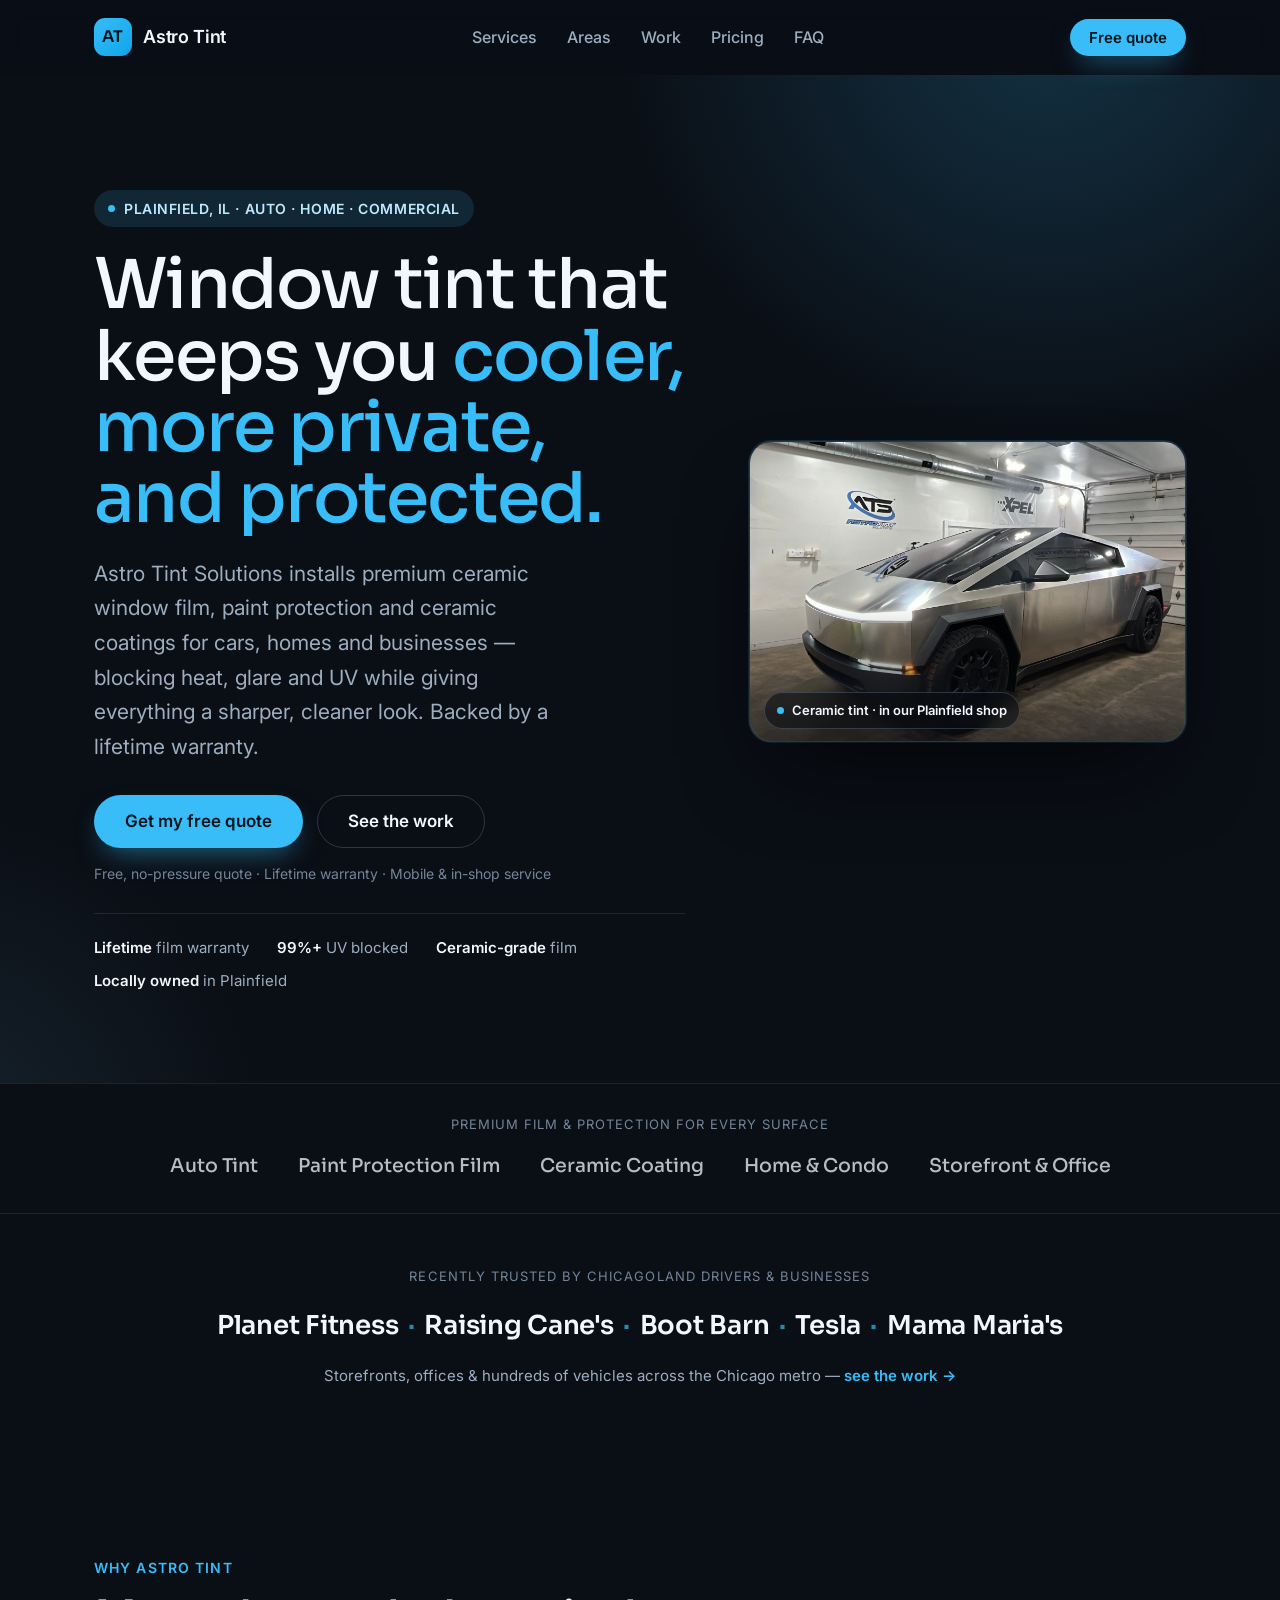
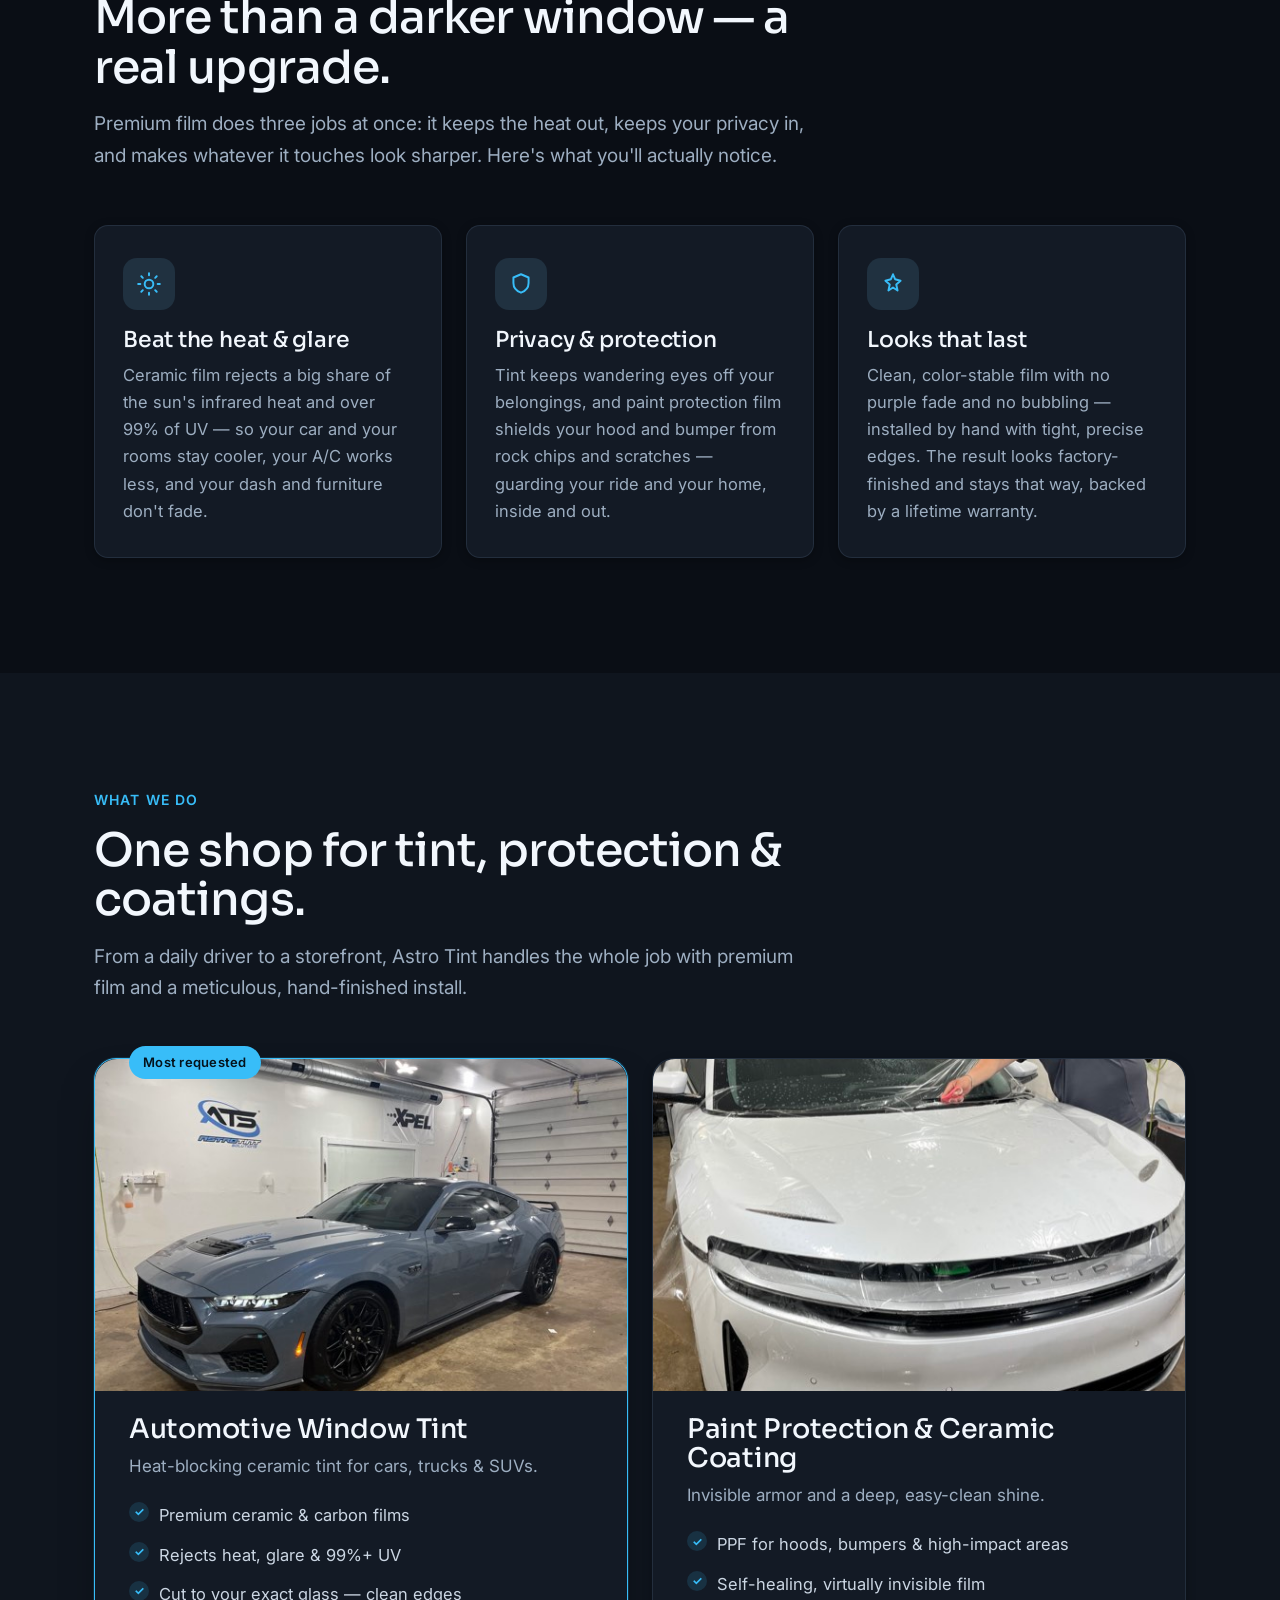
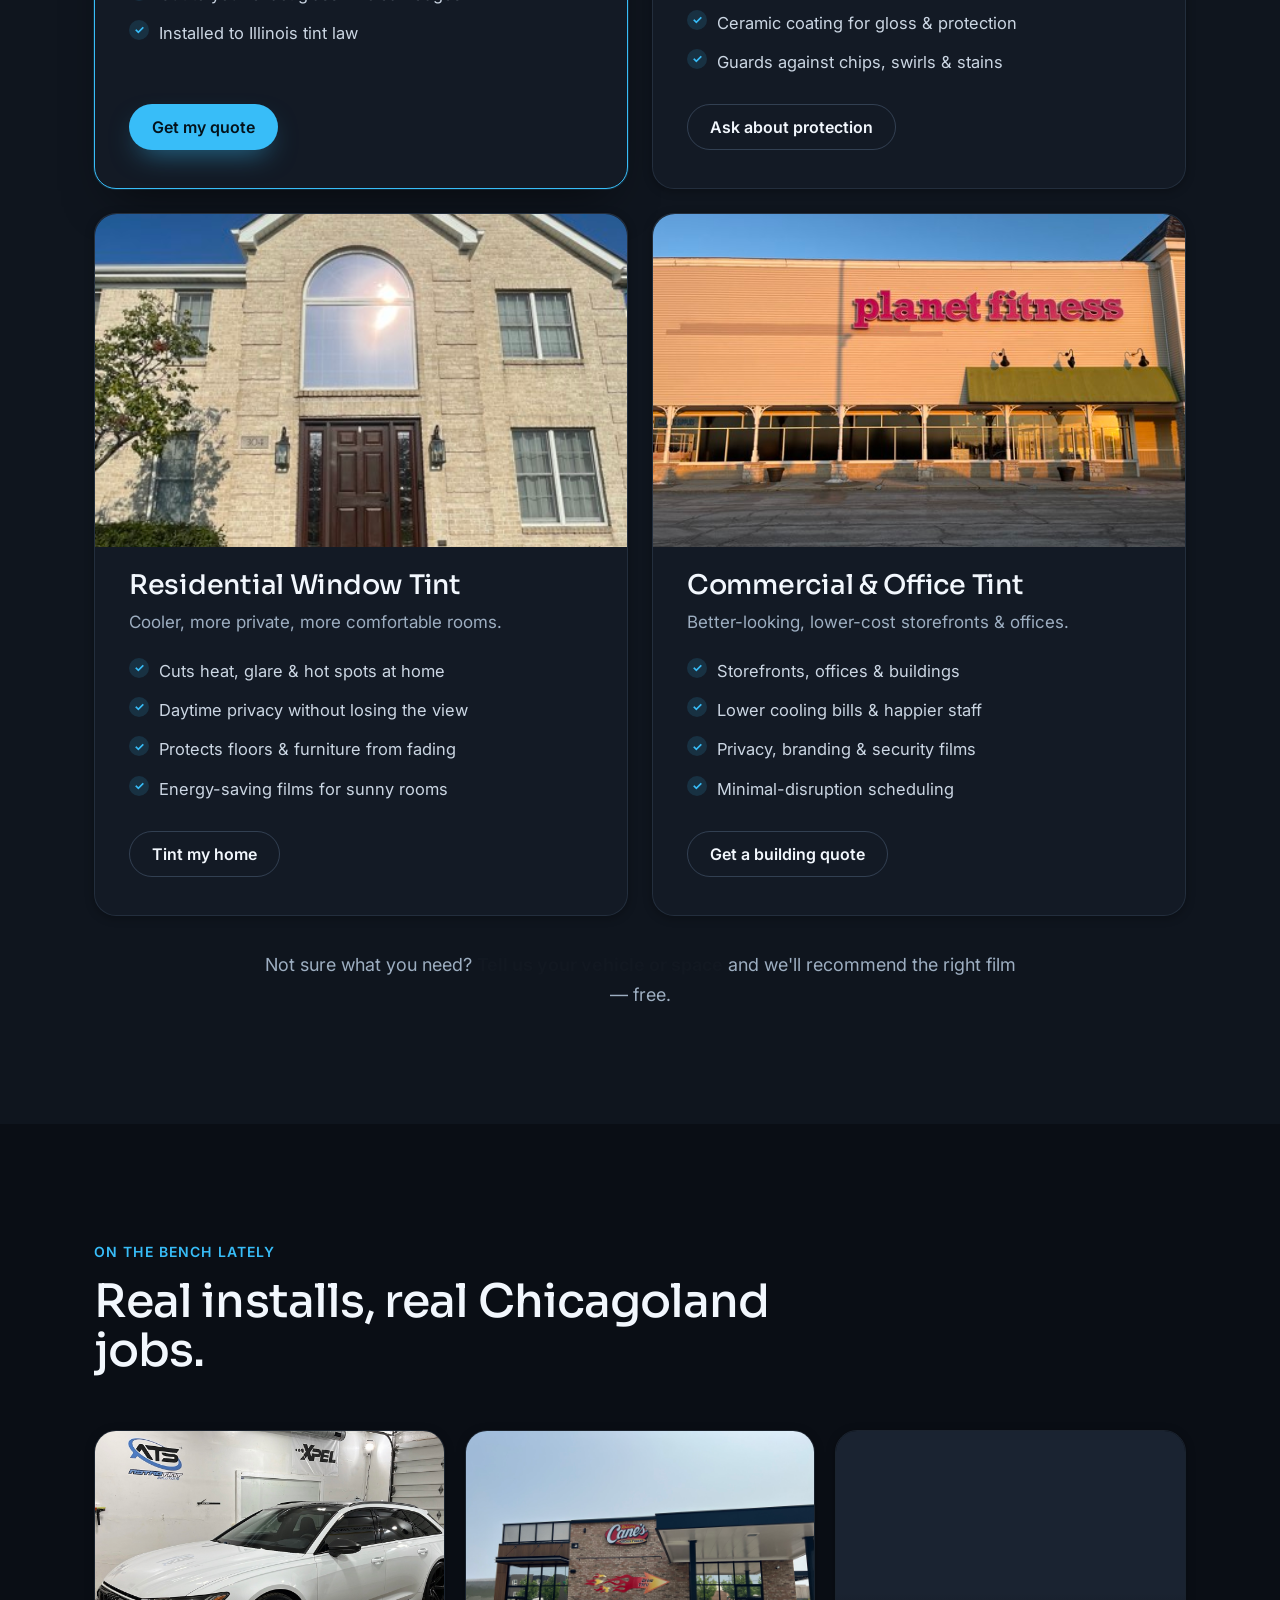
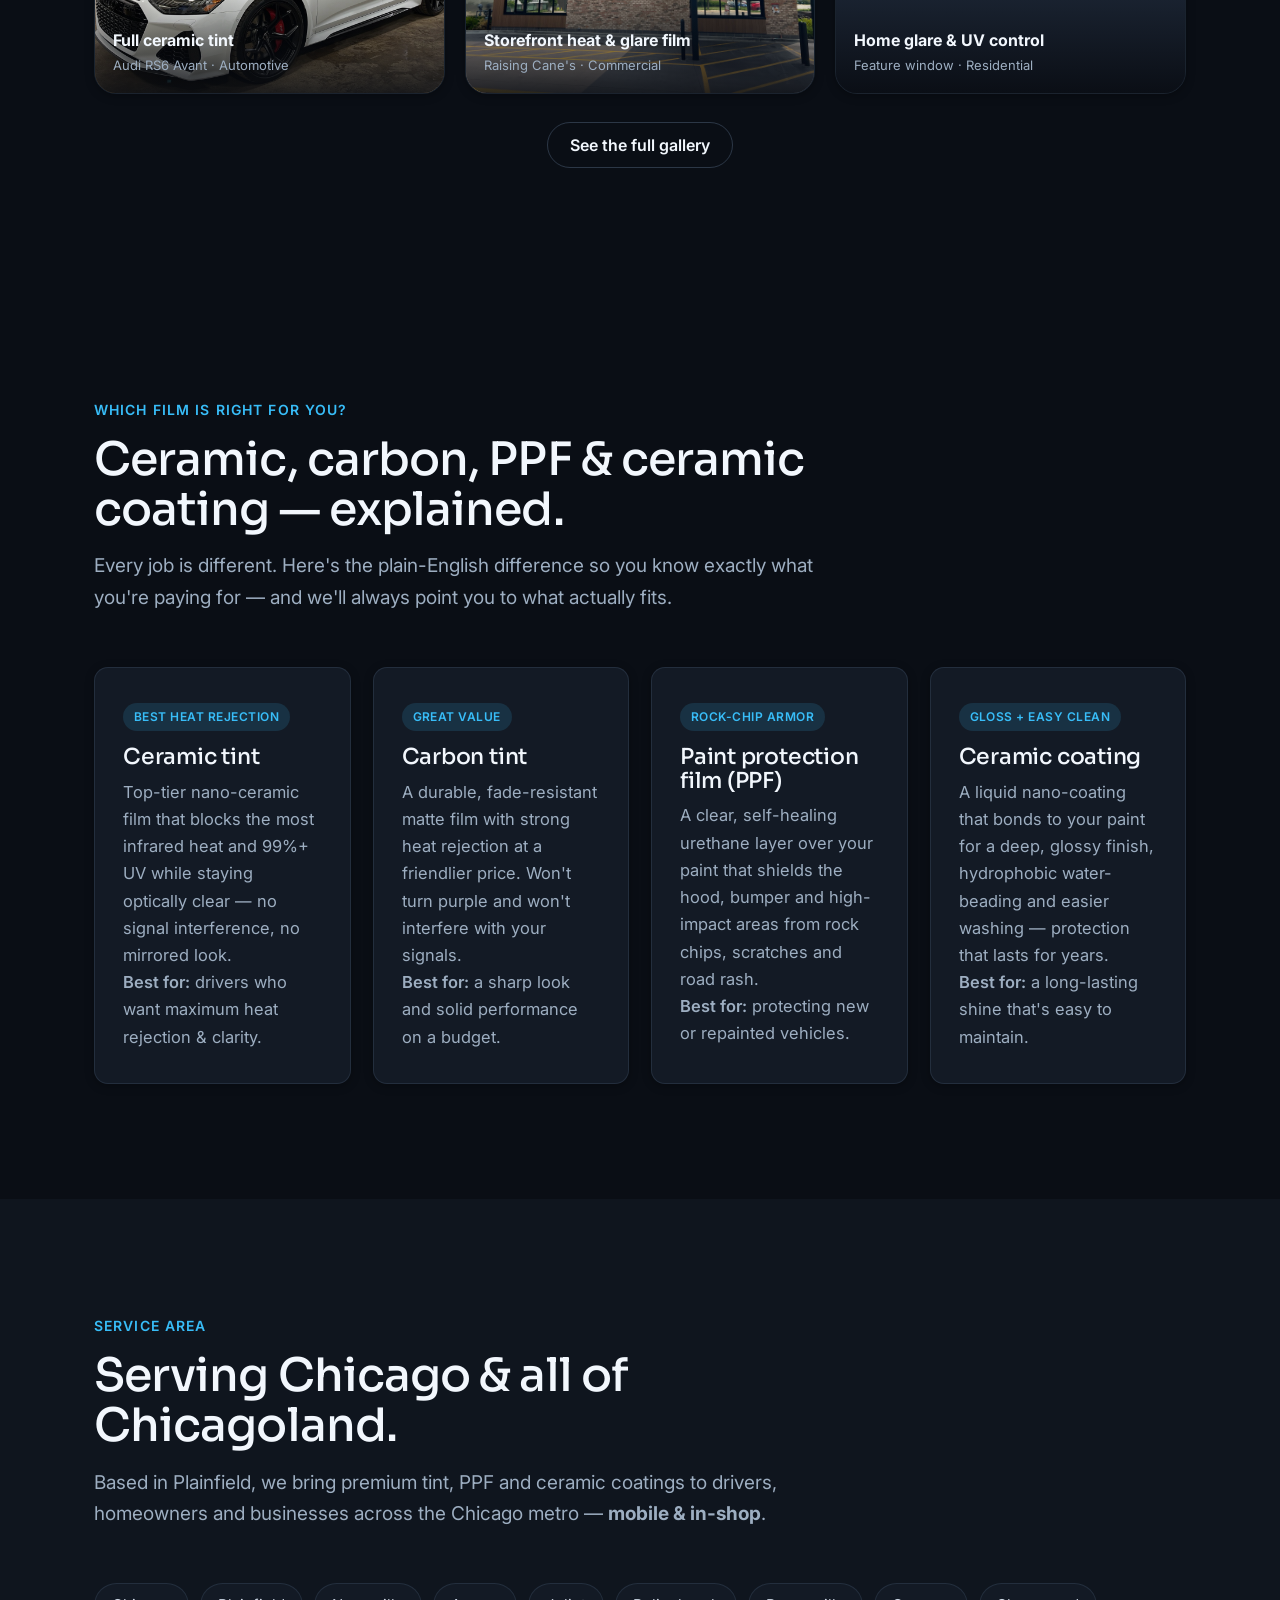
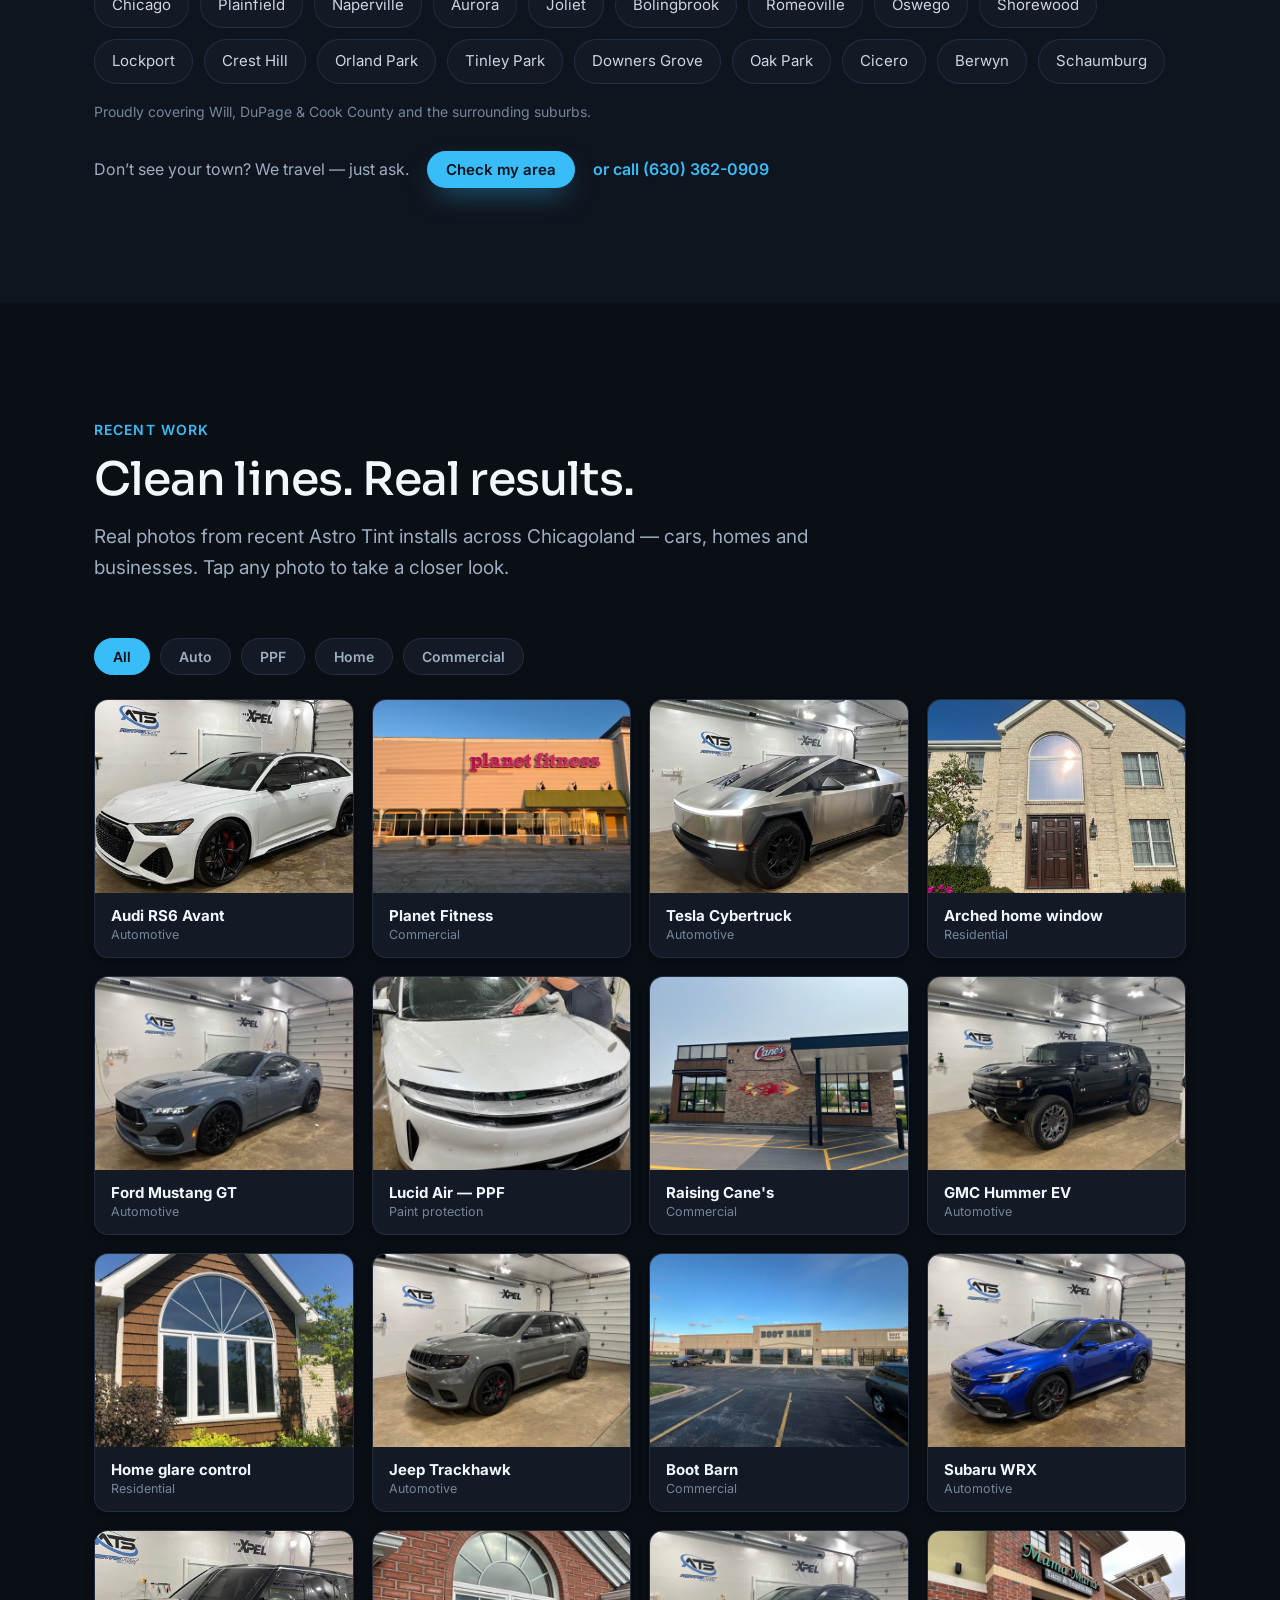
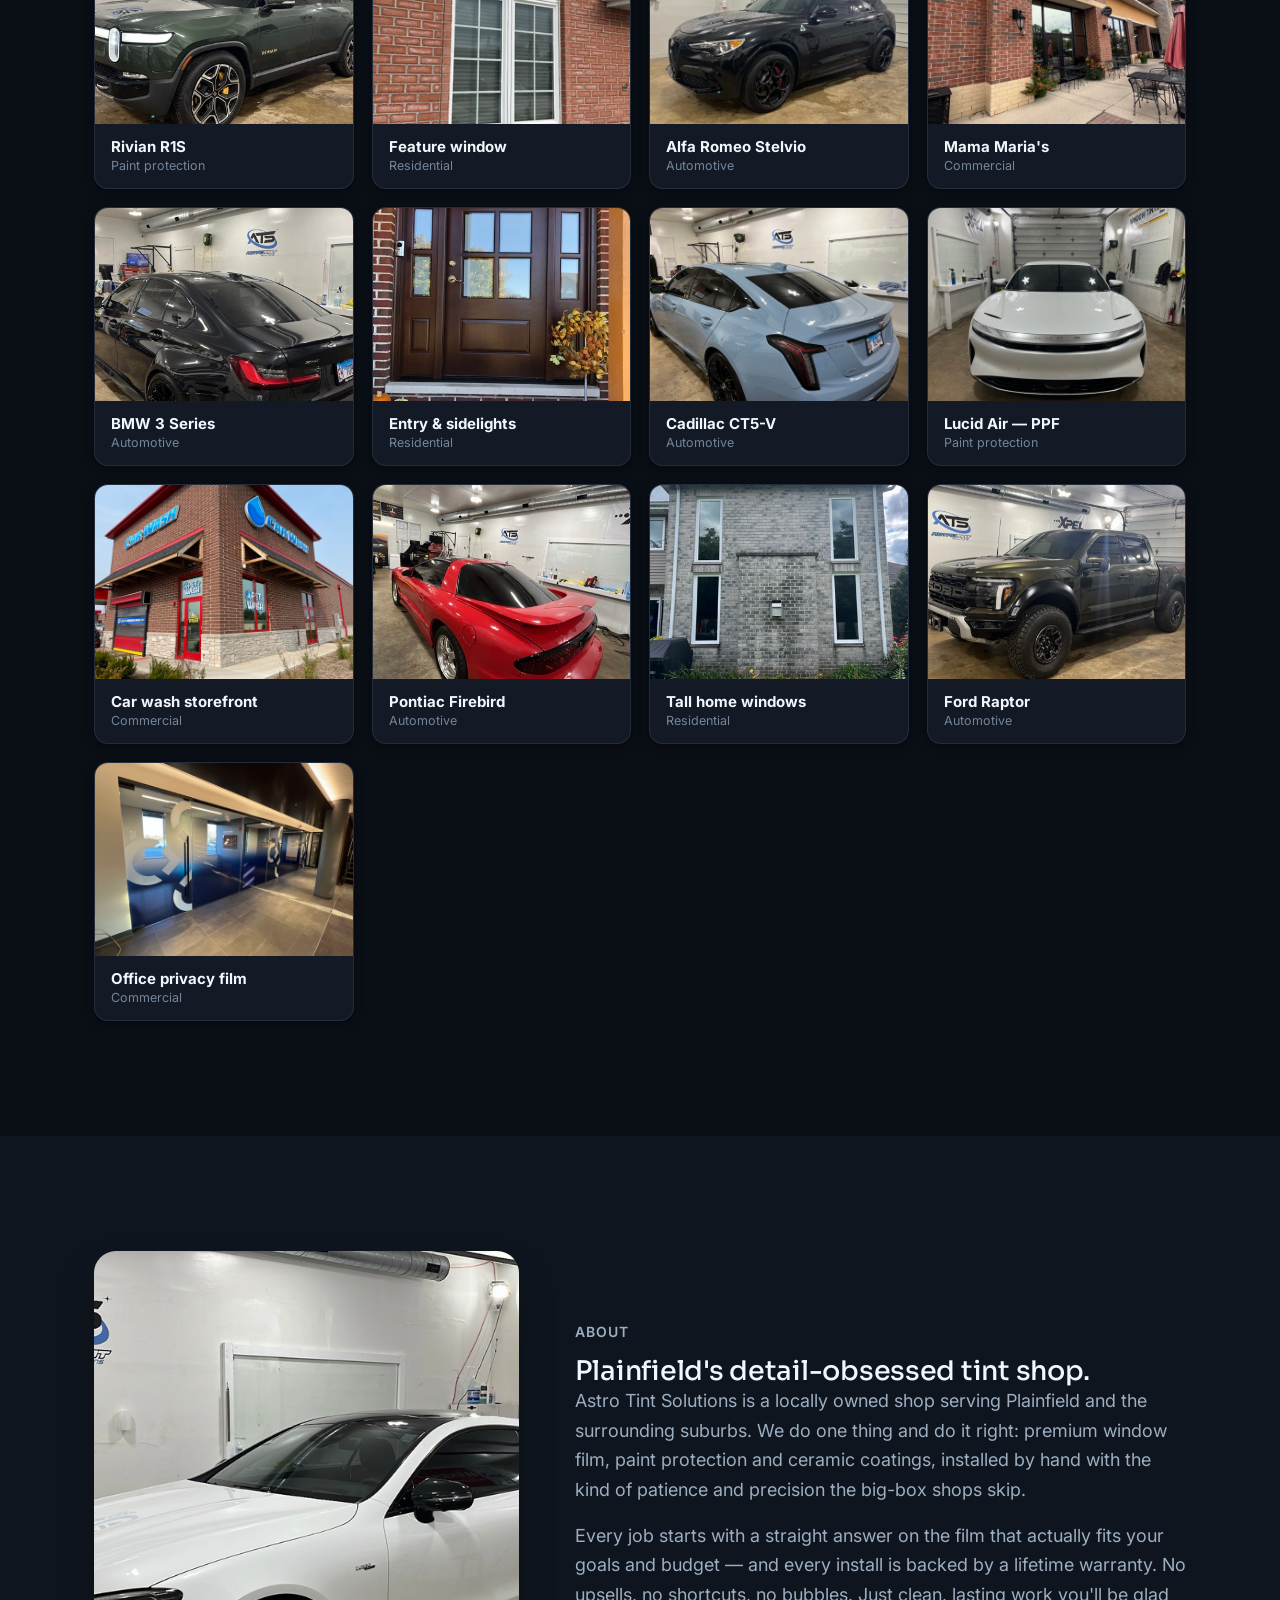
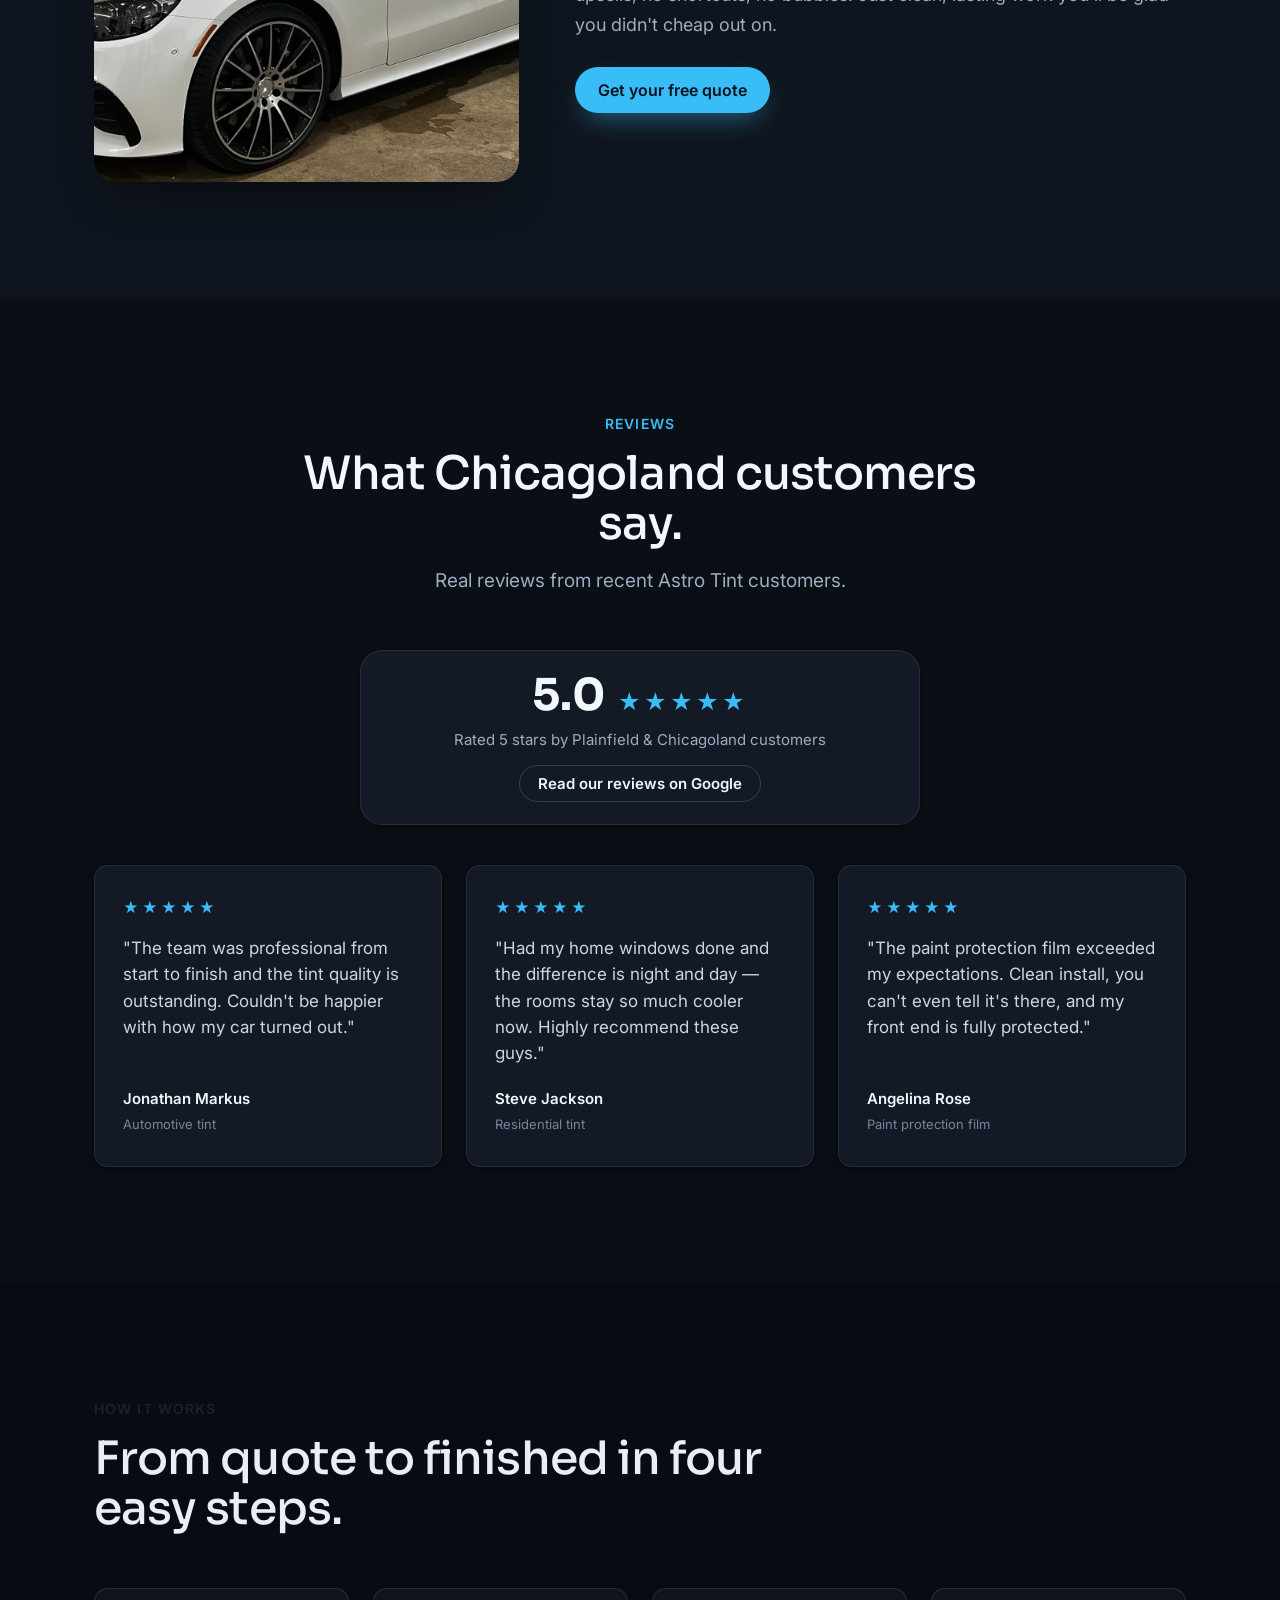
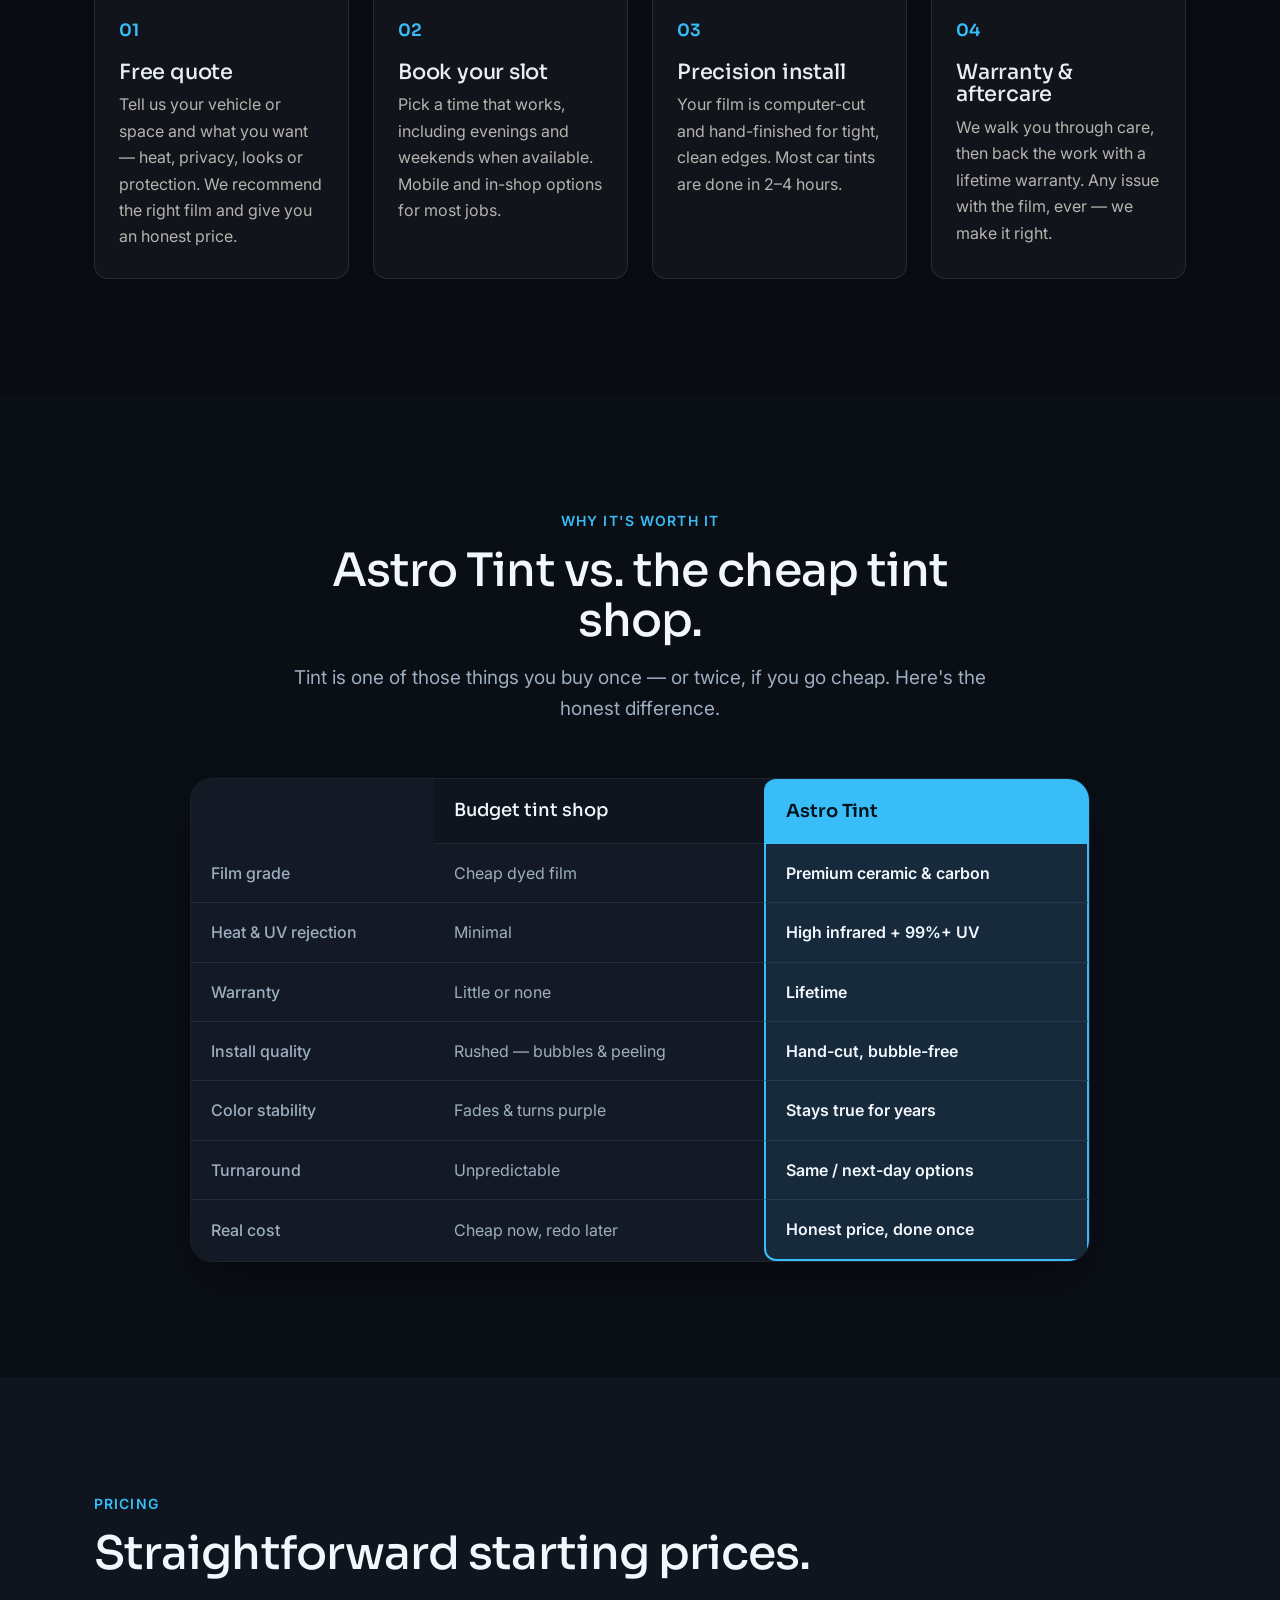
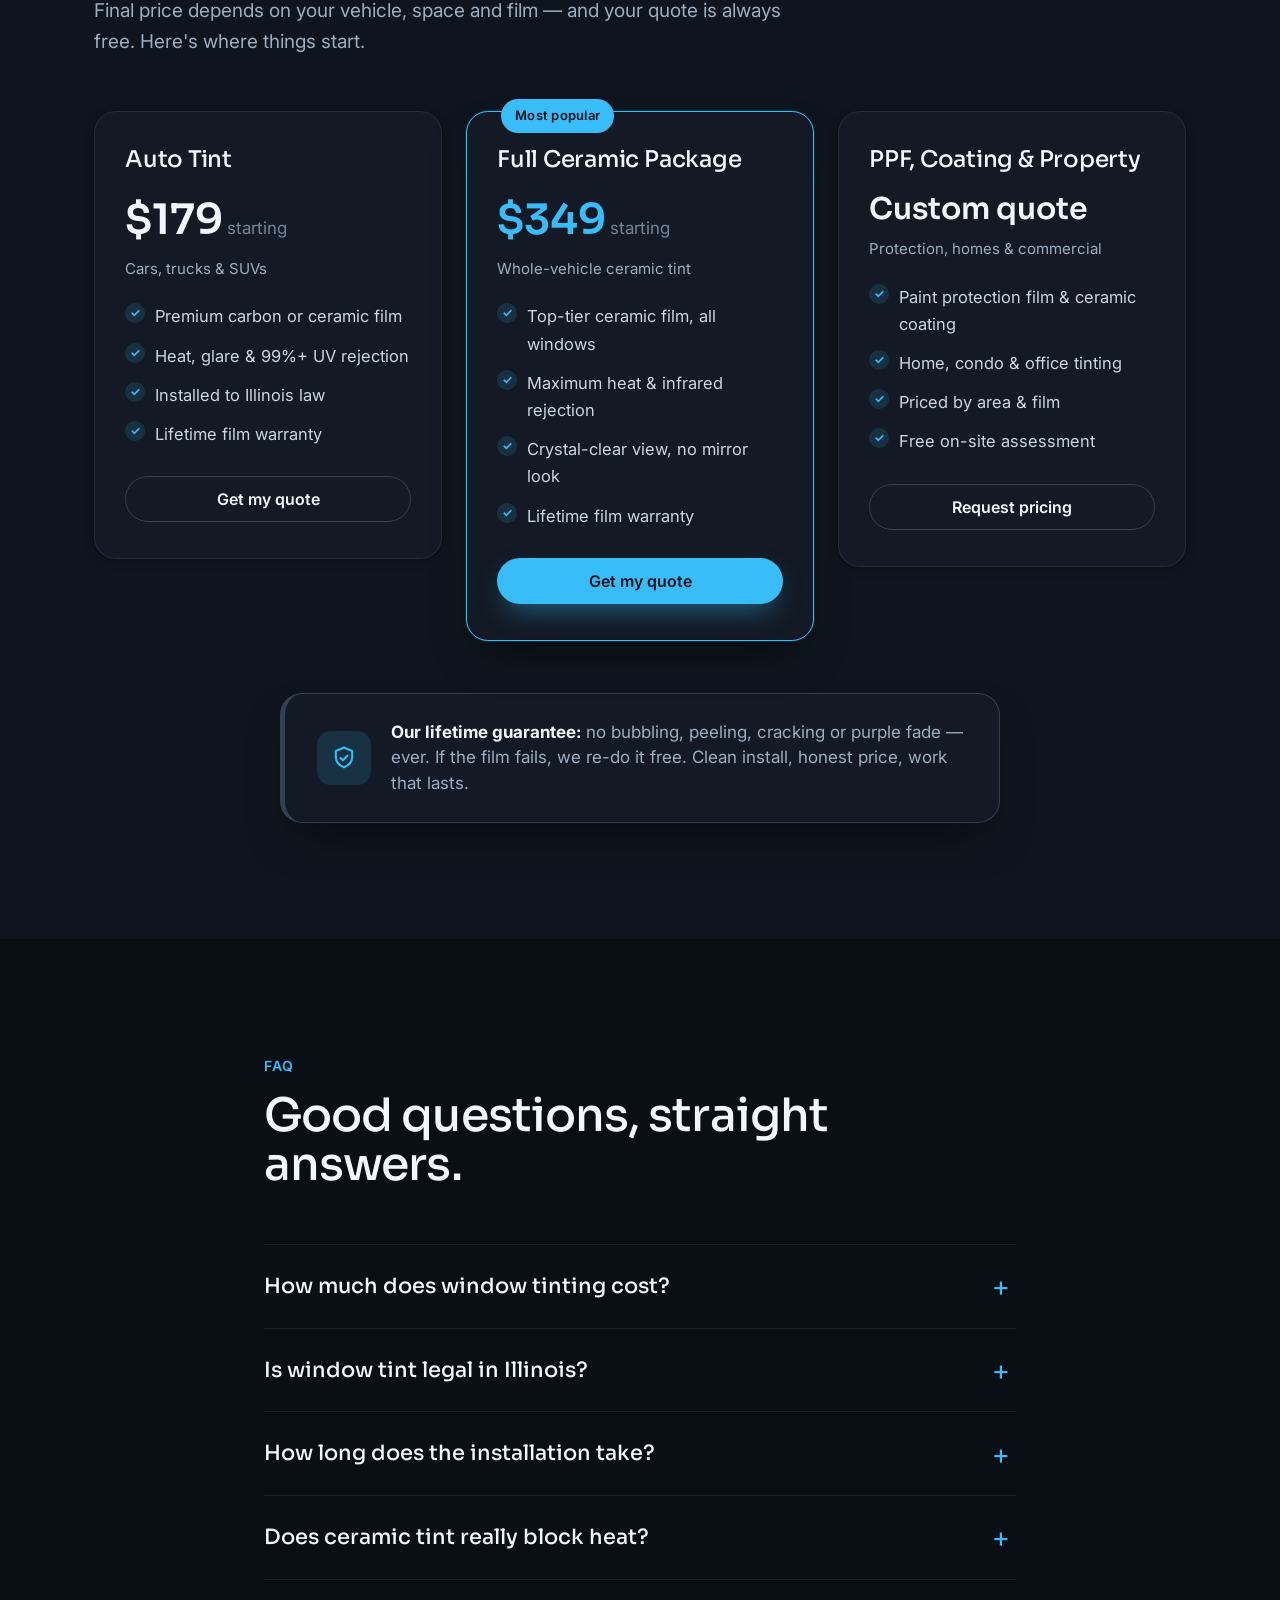
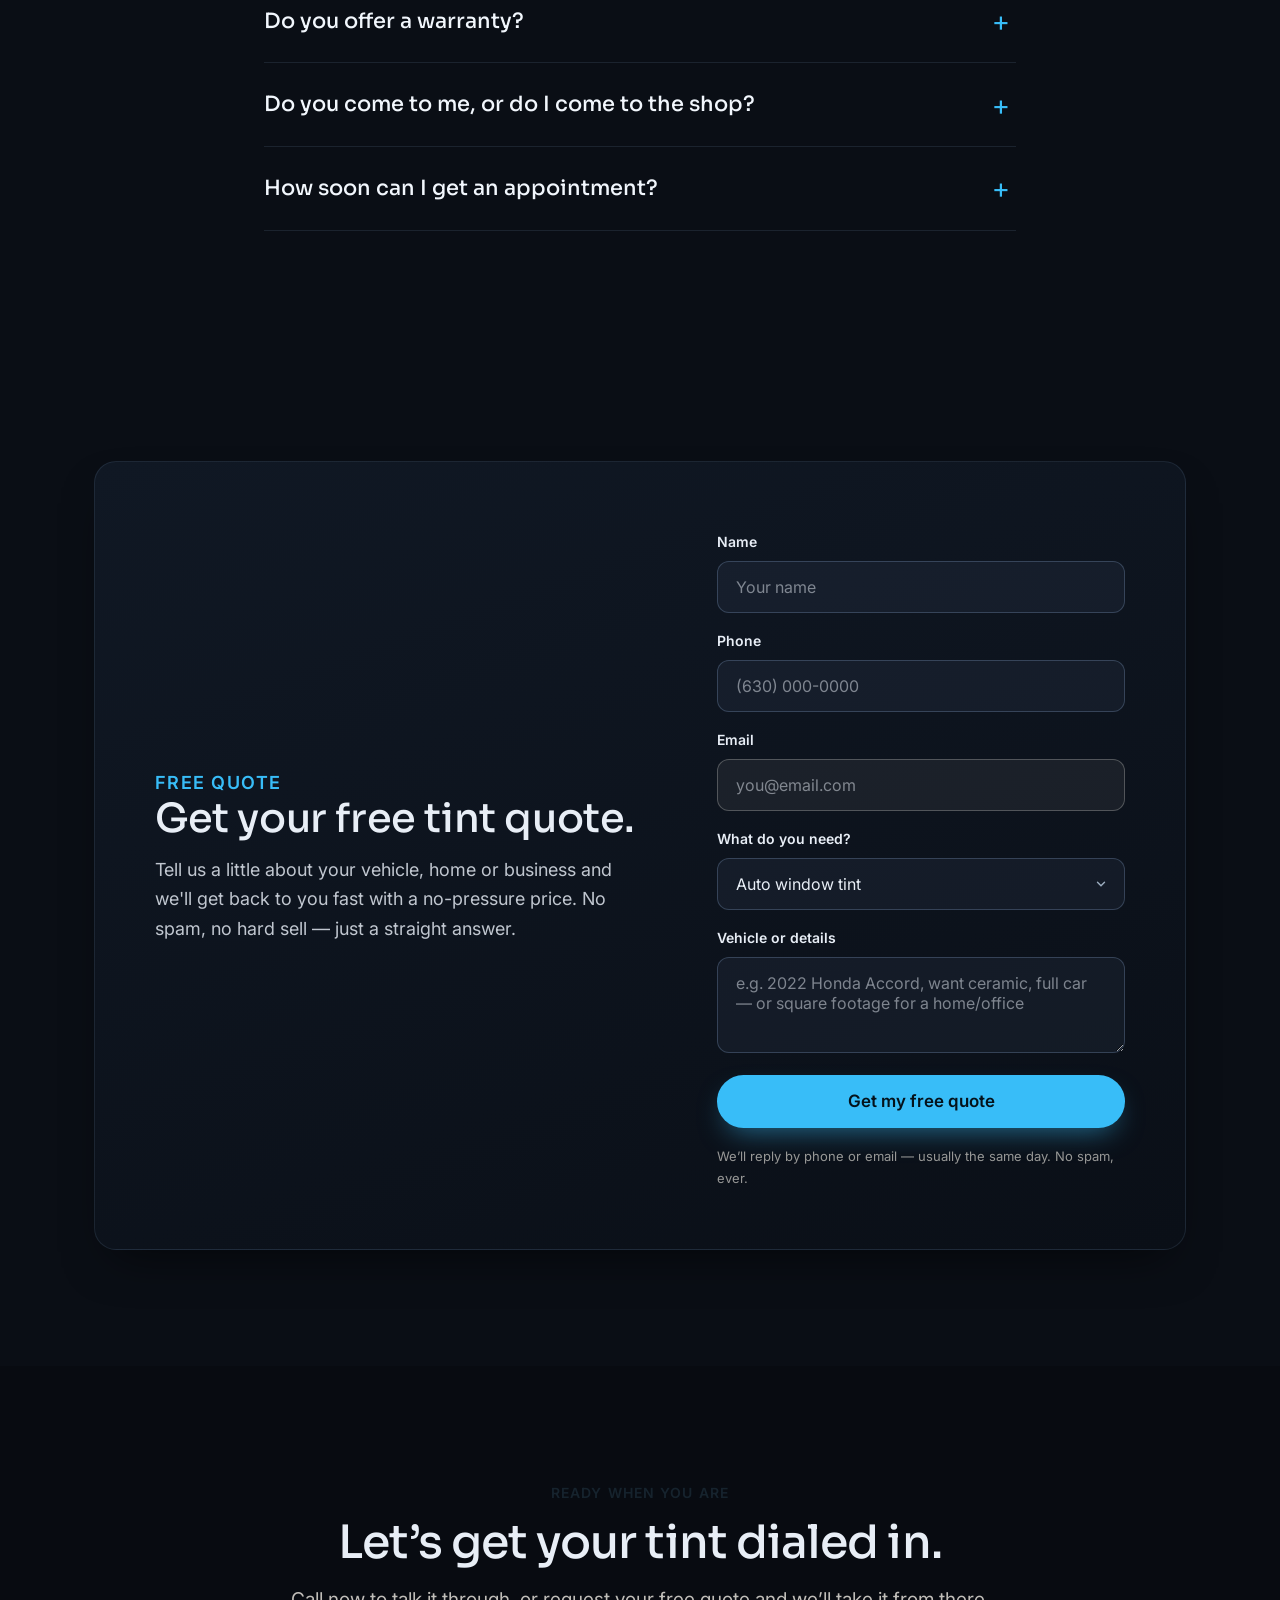
==== commit f214aa41: "Phase 1: weave real photos through the homepage + brand-proof strip - Replace hero SVG with a real i" ====
--- a/index.html
+++ b/index.html
@@ -41,7 +41,11 @@
   <link rel="preconnect" href="https://fonts.gstatic.com" crossorigin />
   <link href="https://fonts.googleapis.com/css2?family=Sora:wght@500;600;700&family=Inter:wght@400;500;600&display=swap" rel="stylesheet" />
 
-  <link rel="stylesheet" href="css/styles.css?v=2" />
+  <link rel="stylesheet" href="css/styles.css?v=3" />
+
+  <!-- Preload the hero image for a fast LCP -->
+  <link rel="preload" as="image" href="assets/hero.jpg" media="(min-width: 641px)" />
+  <link rel="preload" as="image" href="assets/hero-sm.jpg" media="(max-width: 640px)" />
 
   <!-- ============================================================
        STRUCTURED DATA — real Astro Tint details (Plainfield local pack).
@@ -185,32 +189,15 @@
             <li><strong>Locally owned</strong> in Plainfield</li>
           </ul>
         </div>
-        <!-- Hero visual: abstract "tinted glass + sun" graphic. Swap for a real
-             install photo (assets/hero.jpg) when the client provides one. -->
-        <div class="hero-visual reveal" aria-hidden="true">
-          <svg class="hero-art" viewBox="0 0 460 460" xmlns="http://www.w3.org/2000/svg">
-            <defs>
-              <linearGradient id="glass" x1="0" y1="0" x2="1" y2="1">
-                <stop offset="0" stop-color="#1A2331"/>
-                <stop offset="1" stop-color="#0A0E15"/>
-              </linearGradient>
-              <linearGradient id="tintfade" x1="0" y1="0" x2="0" y2="1">
-                <stop offset="0" stop-color="#38BDF8" stop-opacity="0.55"/>
-                <stop offset="1" stop-color="#38BDF8" stop-opacity="0.05"/>
-              </linearGradient>
-            </defs>
-            <circle cx="232" cy="226" r="188" fill="none" stroke="#38BDF8" stroke-width="1.5" opacity="0.28"/>
-            <circle cx="232" cy="226" r="150" fill="none" stroke="#7DD3FC" stroke-width="1.5" opacity="0.18"/>
-            <!-- sun, partly behind the tint -->
-            <circle cx="316" cy="138" r="46" fill="#38BDF8" opacity="0.18"/>
-            <circle cx="316" cy="138" r="26" fill="#7DD3FC" opacity="0.35"/>
-            <!-- window pane with a tint gradient -->
-            <rect x="110" y="150" width="240" height="170" rx="22" fill="url(#glass)" stroke="rgba(150,185,225,0.20)" stroke-width="1.5"/>
-            <rect x="124" y="164" width="212" height="142" rx="14" fill="url(#tintfade)"/>
-            <line x1="230" y1="164" x2="230" y2="306" stroke="rgba(10,14,21,0.6)" stroke-width="3"/>
-            <!-- shine streak -->
-            <path d="M150 300 L240 175" stroke="#ffffff" stroke-width="6" opacity="0.10" stroke-linecap="round"/>
-          </svg>
+        <!-- Hero visual: real install photo (black BMW M3, in-shop). -->
+        <div class="hero-visual reveal">
+          <figure class="hero-photo">
+            <picture>
+              <source media="(max-width: 640px)" srcset="assets/hero-sm.jpg" />
+              <img src="assets/hero.jpg" alt="Tesla Cybertruck with ceramic window tint at Astro Tint Solutions in Plainfield, IL" fetchpriority="high" decoding="async" />
+            </picture>
+            <figcaption class="hero-photo-tag"><span class="dot" aria-hidden="true"></span> Ceramic tint · in our Plainfield shop</figcaption>
+          </figure>
         </div>
       </div>
     </section>
@@ -222,6 +209,17 @@
         <ul class="logobar-list">
           <li>Auto Tint</li><li>Paint Protection Film</li><li>Ceramic Coating</li><li>Home &amp; Condo</li><li>Storefront &amp; Office</li>
         </ul>
+      </div>
+    </section>
+
+    <!-- ===================== TRUSTED BY (real, photo-backed) ===================== -->
+    <section class="trusted reveal">
+      <div class="container">
+        <p class="trusted-label">Recently trusted by Chicagoland drivers &amp; businesses</p>
+        <ul class="trusted-list">
+          <li>Planet Fitness</li><li>Raising Cane's</li><li>Boot Barn</li><li>Tesla</li><li>Mama Maria's</li>
+        </ul>
+        <p class="trusted-note">Storefronts, offices &amp; hundreds of vehicles across the Chicago metro &mdash; <a href="#work">see the work &rarr;</a></p>
       </div>
     </section>
 
@@ -259,6 +257,7 @@
         <header class="section-head reveal"><p class="kicker">What we do</p><h2>One shop for tint, protection &amp; coatings.</h2><p class="section-sub">From a daily driver to a storefront, Astro Tint handles the whole job with premium film and a meticulous, hand-finished install.</p></header>
         <div class="services-grid">
           <article class="service-card featured reveal">
+            <span class="service-photo"><img src="assets/work/auto-03-thumb.jpg" alt="Ford Mustang GT with ceramic automotive window tint" loading="lazy" decoding="async" /></span>
             <span class="badge">Most requested</span>
             <h3>Automotive Window Tint</h3>
             <p class="service-lead">Heat-blocking ceramic tint for cars, trucks &amp; SUVs.</p>
@@ -266,18 +265,21 @@
             <a class="btn btn-primary" href="#quote">Get my quote</a>
           </article>
           <article class="service-card reveal">
+            <span class="service-photo"><img src="assets/work/ppf-01-thumb.jpg" alt="Paint protection film being applied to a Lucid Air" loading="lazy" decoding="async" /></span>
             <h3>Paint Protection &amp; Ceramic Coating</h3>
             <p class="service-lead">Invisible armor and a deep, easy-clean shine.</p>
             <ul class="ticks"><li>PPF for hoods, bumpers &amp; high-impact areas</li><li>Self-healing, virtually invisible film</li><li>Ceramic coating for gloss &amp; protection</li><li>Guards against chips, swirls &amp; stains</li></ul>
             <a class="btn btn-ghost" href="#quote">Ask about protection</a>
           </article>
           <article class="service-card reveal">
+            <span class="service-photo"><img src="assets/work/home-01-thumb.jpg" alt="Residential arched feature window with home tint" loading="lazy" decoding="async" /></span>
             <h3>Residential Window Tint</h3>
             <p class="service-lead">Cooler, more private, more comfortable rooms.</p>
             <ul class="ticks"><li>Cuts heat, glare &amp; hot spots at home</li><li>Daytime privacy without losing the view</li><li>Protects floors &amp; furniture from fading</li><li>Energy-saving films for sunny rooms</li></ul>
             <a class="btn btn-ghost" href="#quote">Tint my home</a>
           </article>
           <article class="service-card reveal">
+            <span class="service-photo"><img src="assets/work/comm-01-thumb.jpg" alt="Planet Fitness storefront windows tinted by Astro Tint" loading="lazy" decoding="async" /></span>
             <h3>Commercial &amp; Office Tint</h3>
             <p class="service-lead">Better-looking, lower-cost storefronts &amp; offices.</p>
             <ul class="ticks"><li>Storefronts, offices &amp; buildings</li><li>Lower cooling bills &amp; happier staff</li><li>Privacy, branding &amp; security films</li><li>Minimal-disruption scheduling</li></ul>
@@ -285,6 +287,19 @@
           </article>
         </div>
         <p class="services-note reveal">Not sure what you need? <strong>Tell us your vehicle or space</strong> and we'll recommend the right film — free.</p>
+      </div>
+    </section>
+
+    <!-- ===================== RECENT PROJECTS BAND (photo proof) ===================== -->
+    <section class="section projects-band">
+      <div class="container">
+        <header class="section-head reveal"><p class="kicker">On the bench lately</p><h2>Real installs, real Chicagoland jobs.</h2></header>
+        <div class="projects-strip reveal">
+          <figure class="project-shot"><img src="assets/work/auto-01.jpg" alt="White Audi RS6 Avant with full ceramic window tint" loading="lazy" decoding="async" /><figcaption><strong>Full ceramic tint</strong><span>Audi RS6 Avant · Automotive</span></figcaption></figure>
+          <figure class="project-shot"><img src="assets/work/comm-02.jpg" alt="Raising Cane's restaurant storefront with tinted windows" loading="lazy" decoding="async" /><figcaption><strong>Storefront heat &amp; glare film</strong><span>Raising Cane's · Commercial</span></figcaption></figure>
+          <figure class="project-shot"><img src="assets/work/home-03.jpg" alt="Residential brick home with a tinted arched feature window" loading="lazy" decoding="async" /><figcaption><strong>Home glare &amp; UV control</strong><span>Feature window · Residential</span></figcaption></figure>
+        </div>
+        <p class="projects-cta reveal"><a class="btn btn-ghost" href="#work">See the full gallery</a></p>
       </div>
     </section>
 
--- a/css/styles.css
+++ b/css/styles.css
@@ -246,9 +246,32 @@
 }
 .trust-strip strong { color: var(--navy); font-weight: 600; }
 
-/* hero visual — abstract brand graphic */
+/* hero visual — real install photo */
 .hero-visual { position: relative; display: flex; justify-content: center; }
-.hero-art { width: 100%; max-width: 440px; height: auto; display: block; }
+.hero-photo {
+  position: relative; margin: 0; width: 100%; max-width: 560px;
+  border-radius: var(--radius-lg); overflow: hidden;
+  border: 1px solid var(--line-strong);
+  box-shadow: var(--shadow-lg), 0 0 0 1px var(--accent-glow);
+}
+.hero-photo img {
+  display: block; width: 100%; aspect-ratio: 16 / 11; object-fit: cover;
+  object-position: center 52%;
+  background: var(--surface-2);
+}
+/* subtle cyan sheen + bottom scrim for the caption */
+.hero-photo::after {
+  content: ""; position: absolute; inset: 0; pointer-events: none;
+  background: linear-gradient(180deg, transparent 55%, rgba(8,11,17,0.72) 100%);
+}
+.hero-photo-tag {
+  position: absolute; left: 14px; bottom: 12px; z-index: 1;
+  display: inline-flex; align-items: center; gap: 8px;
+  font-size: 13px; font-weight: 600; color: var(--head);
+  background: rgba(8,11,17,0.55); backdrop-filter: blur(6px);
+  padding: 7px 12px; border-radius: 999px; border: 1px solid var(--line-strong);
+}
+.hero-photo-tag .dot { width: 7px; height: 7px; border-radius: 50%; background: var(--red); }
 
 /* ============================================================
    Logo bar
@@ -266,6 +289,30 @@
   font-family: var(--font-display); font-weight: 500; font-size: 19px; color: var(--navy);
   opacity: 0.72;
 }
+
+/* ============================================================
+   Trusted-by strip (real, photo-backed client names)
+   ============================================================ */
+.trusted { padding: clamp(34px, 5vw, 52px) 0; text-align: center; }
+.trusted-label {
+  font-size: 13px; letter-spacing: 0.08em; text-transform: uppercase;
+  color: var(--muted); margin: 0 0 18px;
+}
+.trusted-list {
+  list-style: none; margin: 0 0 16px; padding: 0;
+  display: flex; flex-wrap: wrap; justify-content: center; align-items: center;
+  gap: 12px 26px;
+}
+.trusted-list li {
+  font-family: var(--font-display); font-weight: 600; font-size: clamp(18px, 2.4vw, 26px);
+  color: var(--head); letter-spacing: -0.01em; position: relative;
+}
+.trusted-list li:not(:last-child)::after {
+  content: "·"; position: absolute; right: -16px; color: var(--red); opacity: 0.7;
+}
+.trusted-note { font-size: 15px; color: var(--ink-soft); margin: 0; }
+.trusted-note a { color: var(--red); font-weight: 600; text-decoration: none; }
+.trusted-note a:hover { text-decoration: underline; }
 
 /* ============================================================
    Section headers
@@ -317,6 +364,15 @@
   background: var(--red); color: #fff;
   font-size: 13px; font-weight: 600; letter-spacing: 0.02em;
   padding: 6px 14px; border-radius: 999px;
+}
+/* full-bleed photo header on service cards (offsets the card's padding) */
+.service-photo {
+  display: block; margin: -38px -34px 24px;
+  border-radius: var(--radius-lg) var(--radius-lg) 0 0; overflow: hidden;
+}
+.service-photo img {
+  display: block; width: 100%; aspect-ratio: 16 / 10; object-fit: cover;
+  background: var(--surface-2);
 }
 .service-card h3 { font-size: 27px; margin-bottom: 8px; }
 .service-lead { color: var(--ink-soft); font-size: 17px; margin-bottom: 22px; }
@@ -557,6 +613,32 @@
 .footer-bottom .muted { color: rgba(245,241,233,0.4); }
 
 /* ============================================================
+   Recent projects band (photo proof strip)
+   ============================================================ */
+.projects-strip {
+  display: grid; grid-template-columns: repeat(3, 1fr); gap: 20px; margin-top: 8px;
+}
+.project-shot {
+  margin: 0; position: relative; border-radius: var(--radius-lg); overflow: hidden;
+  border: 1px solid var(--line); box-shadow: var(--shadow-sm); min-width: 0;
+}
+.project-shot img {
+  display: block; width: 100%; aspect-ratio: 4 / 3; object-fit: cover;
+  background: var(--surface-2);
+}
+.project-shot figcaption {
+  position: absolute; left: 0; right: 0; bottom: 0; padding: 34px 18px 16px;
+  display: flex; flex-direction: column; gap: 2px;
+  background: linear-gradient(180deg, transparent, rgba(8,11,17,0.86));
+}
+.project-shot figcaption strong { color: var(--head); font-size: 16px; }
+.project-shot figcaption span { color: var(--ink-soft); font-size: 13px; }
+.projects-cta { text-align: center; margin: 28px 0 0; }
+@media (max-width: 760px) {
+  .projects-strip { grid-template-columns: 1fr; gap: 14px; }
+}
+
+/* ============================================================
    Work gallery (filterable grid + lightbox)
    ============================================================ */
 .work-filters { display: flex; flex-wrap: wrap; gap: 10px; margin: 0 0 24px; }
@@ -763,7 +845,7 @@
 @media (max-width: 980px) {
   .hero-grid { grid-template-columns: 1fr; }
   .hero-visual { order: 2; margin-top: 30px; }
-  .hero-art { max-width: 320px; }
+  .hero-photo { max-width: 100%; }
   .services-grid { grid-template-columns: 1fr; }
   .about-grid { grid-template-columns: 1fr; }
   .about-photo-frame { max-width: 340px; margin-inline: auto; }
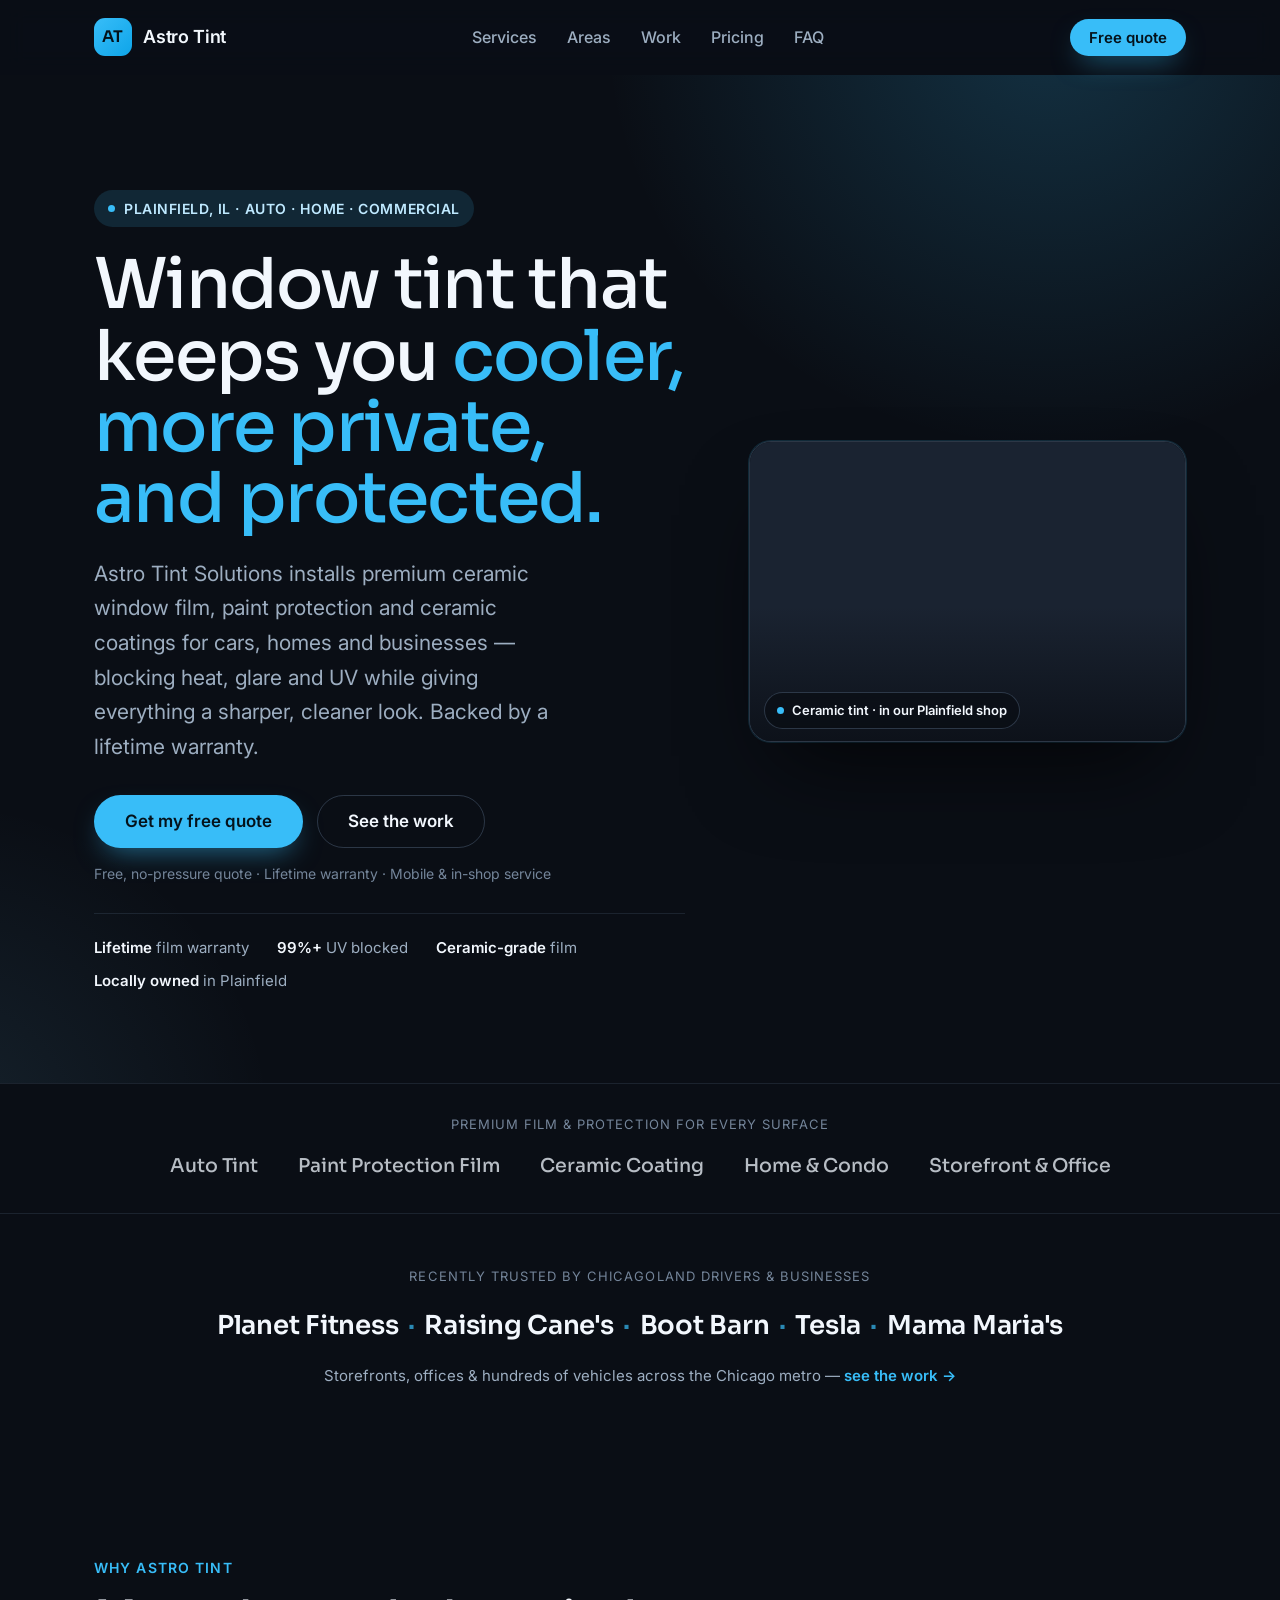
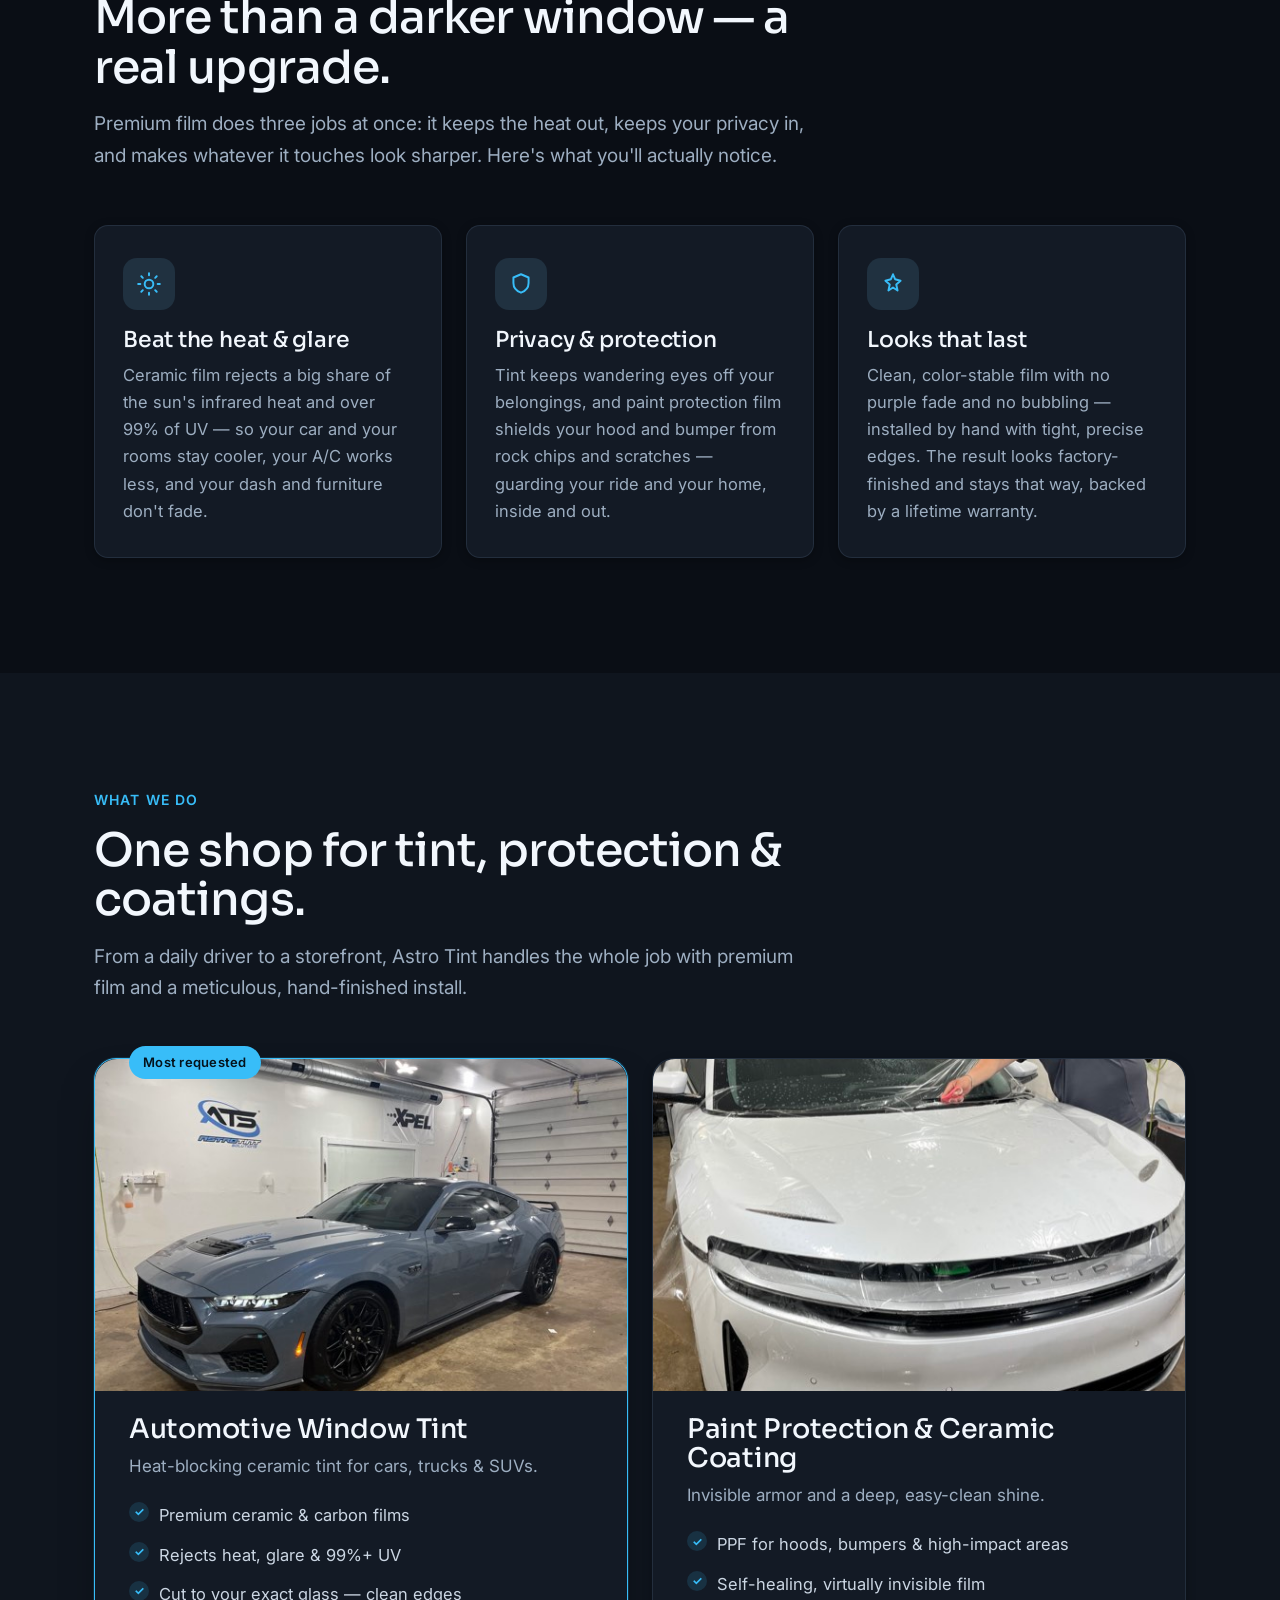
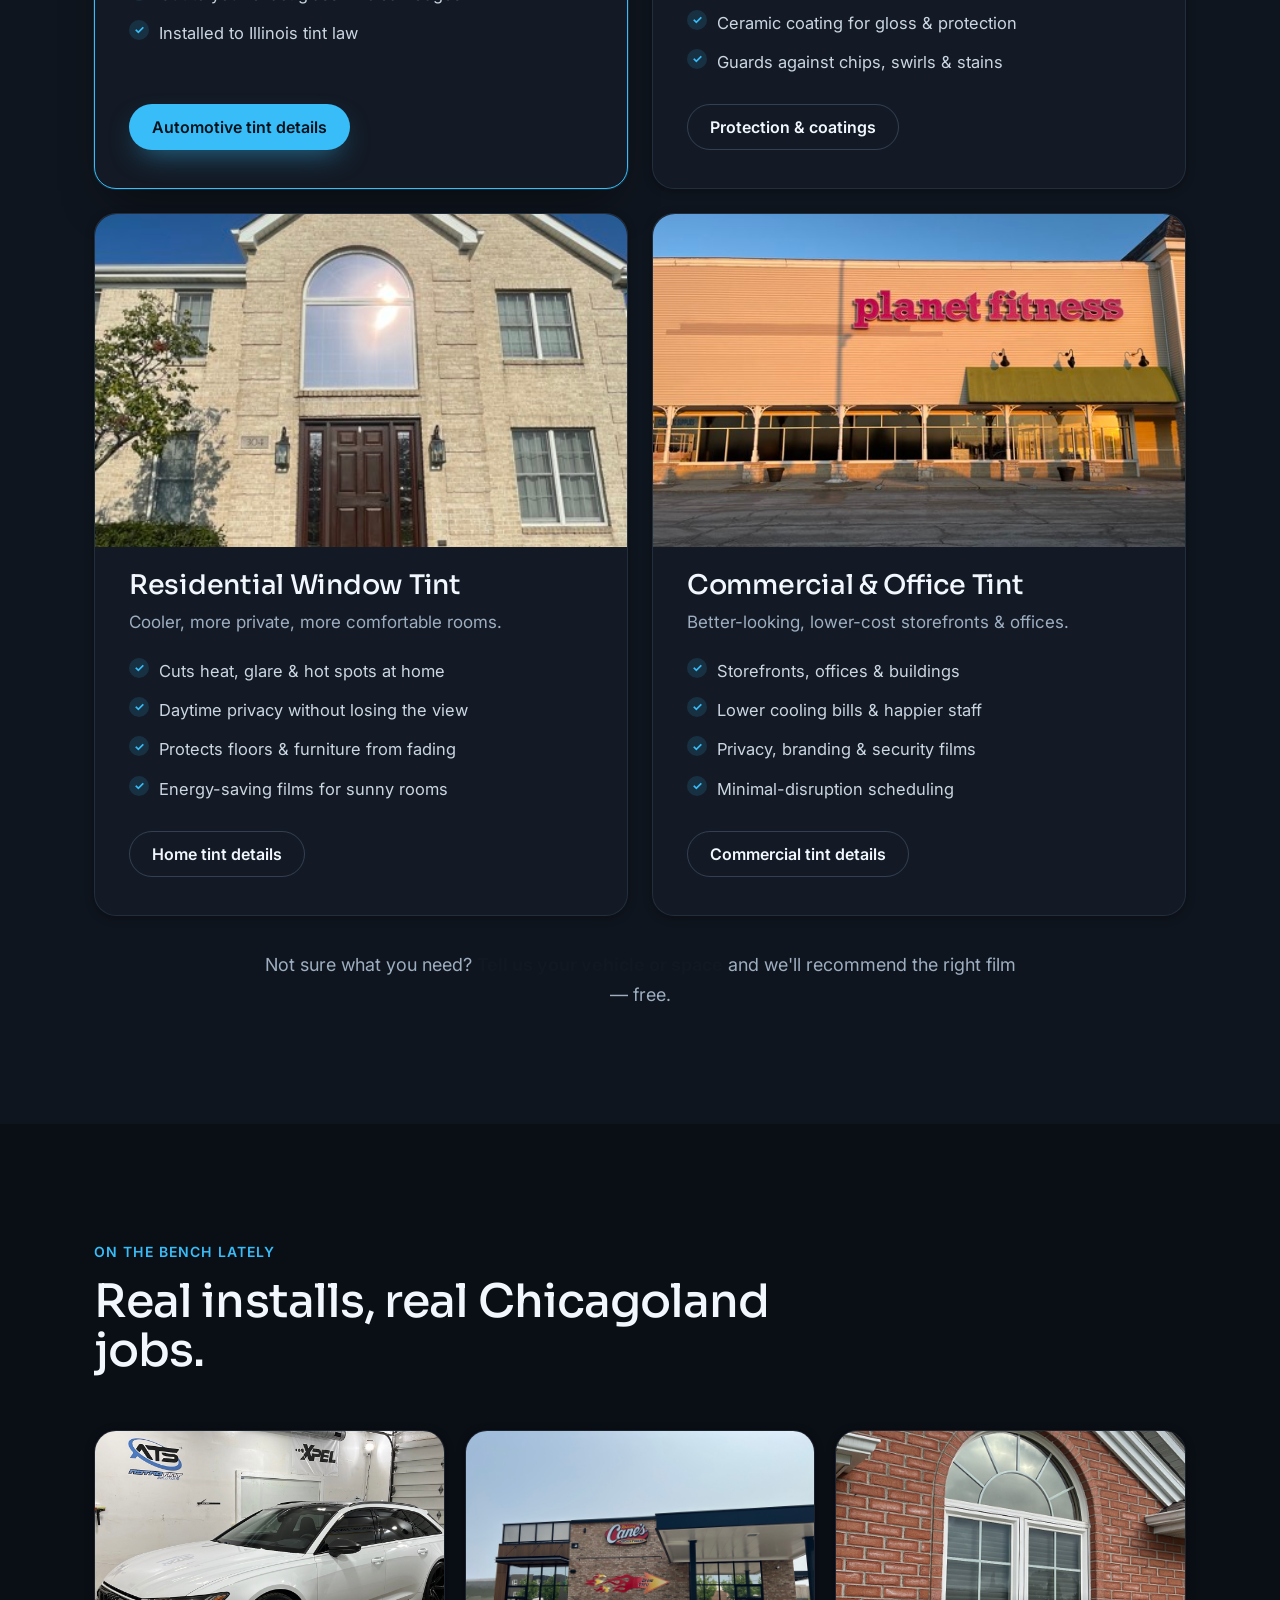
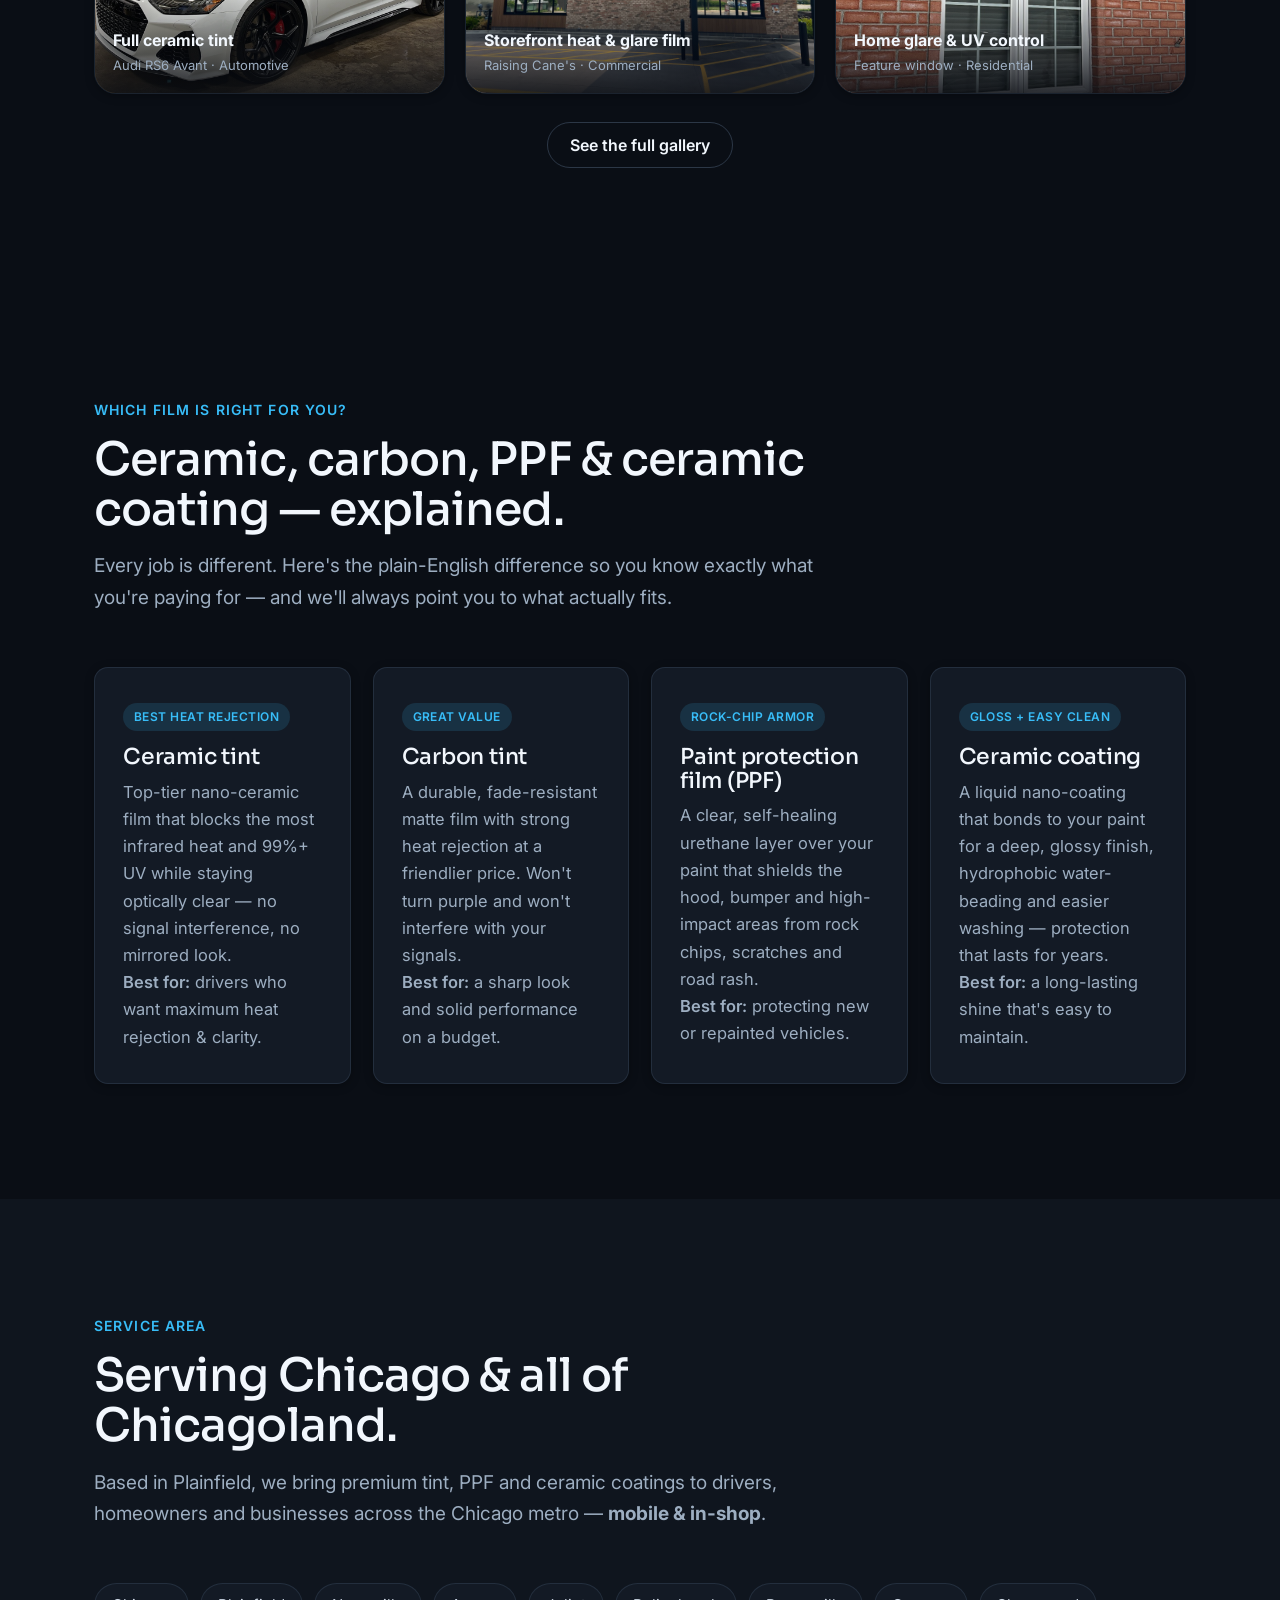
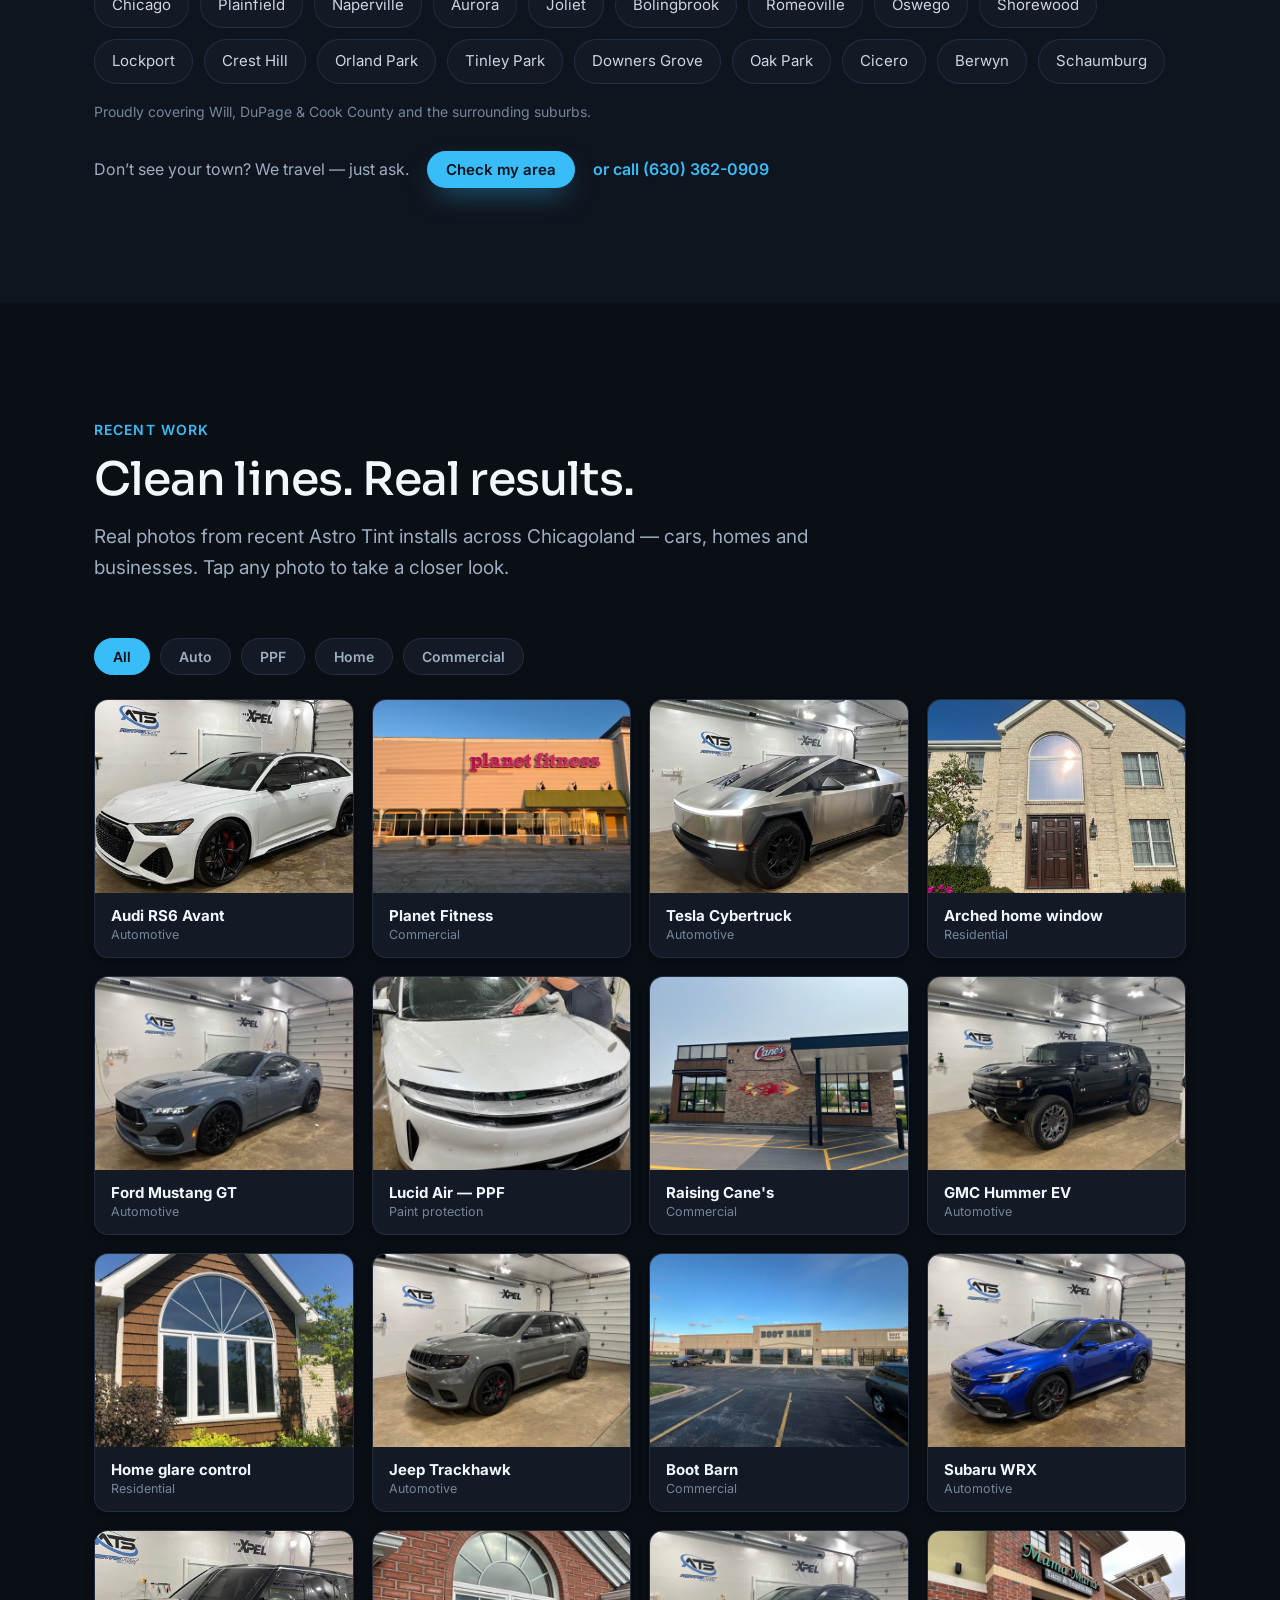
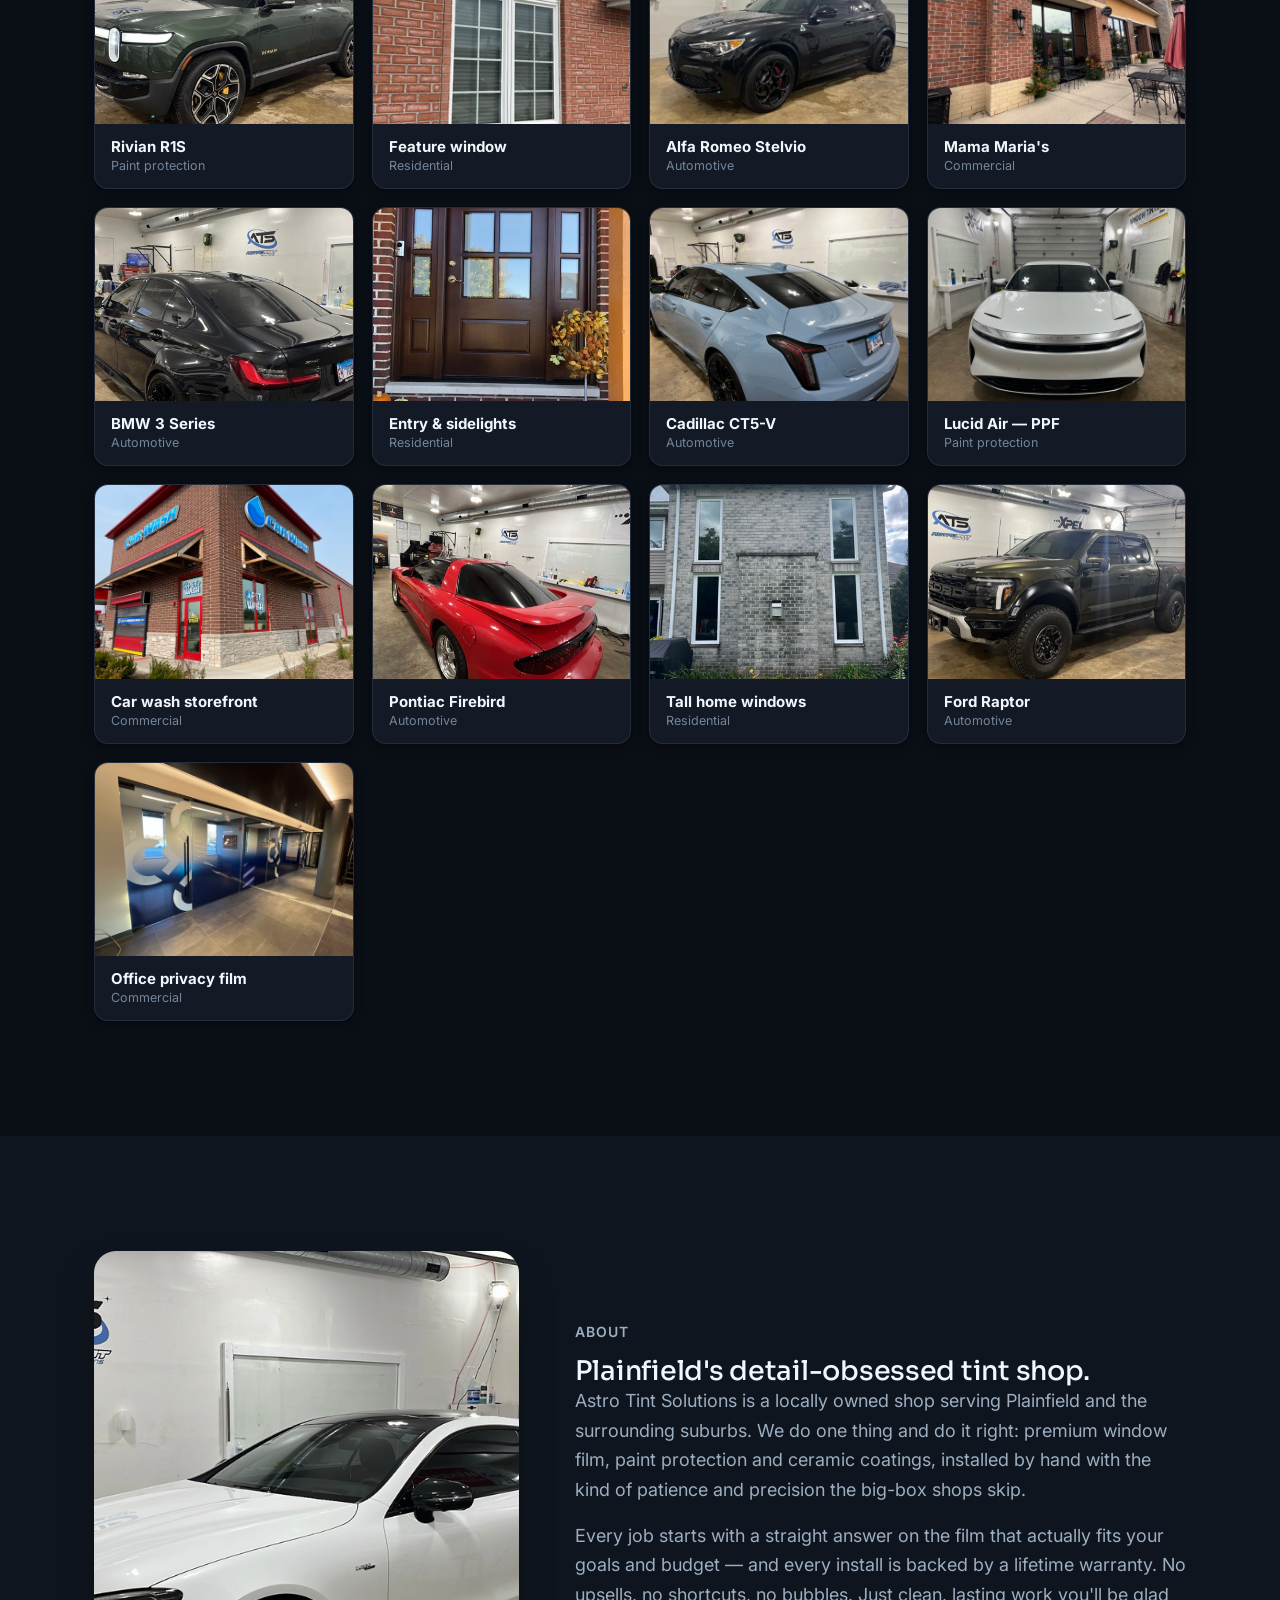
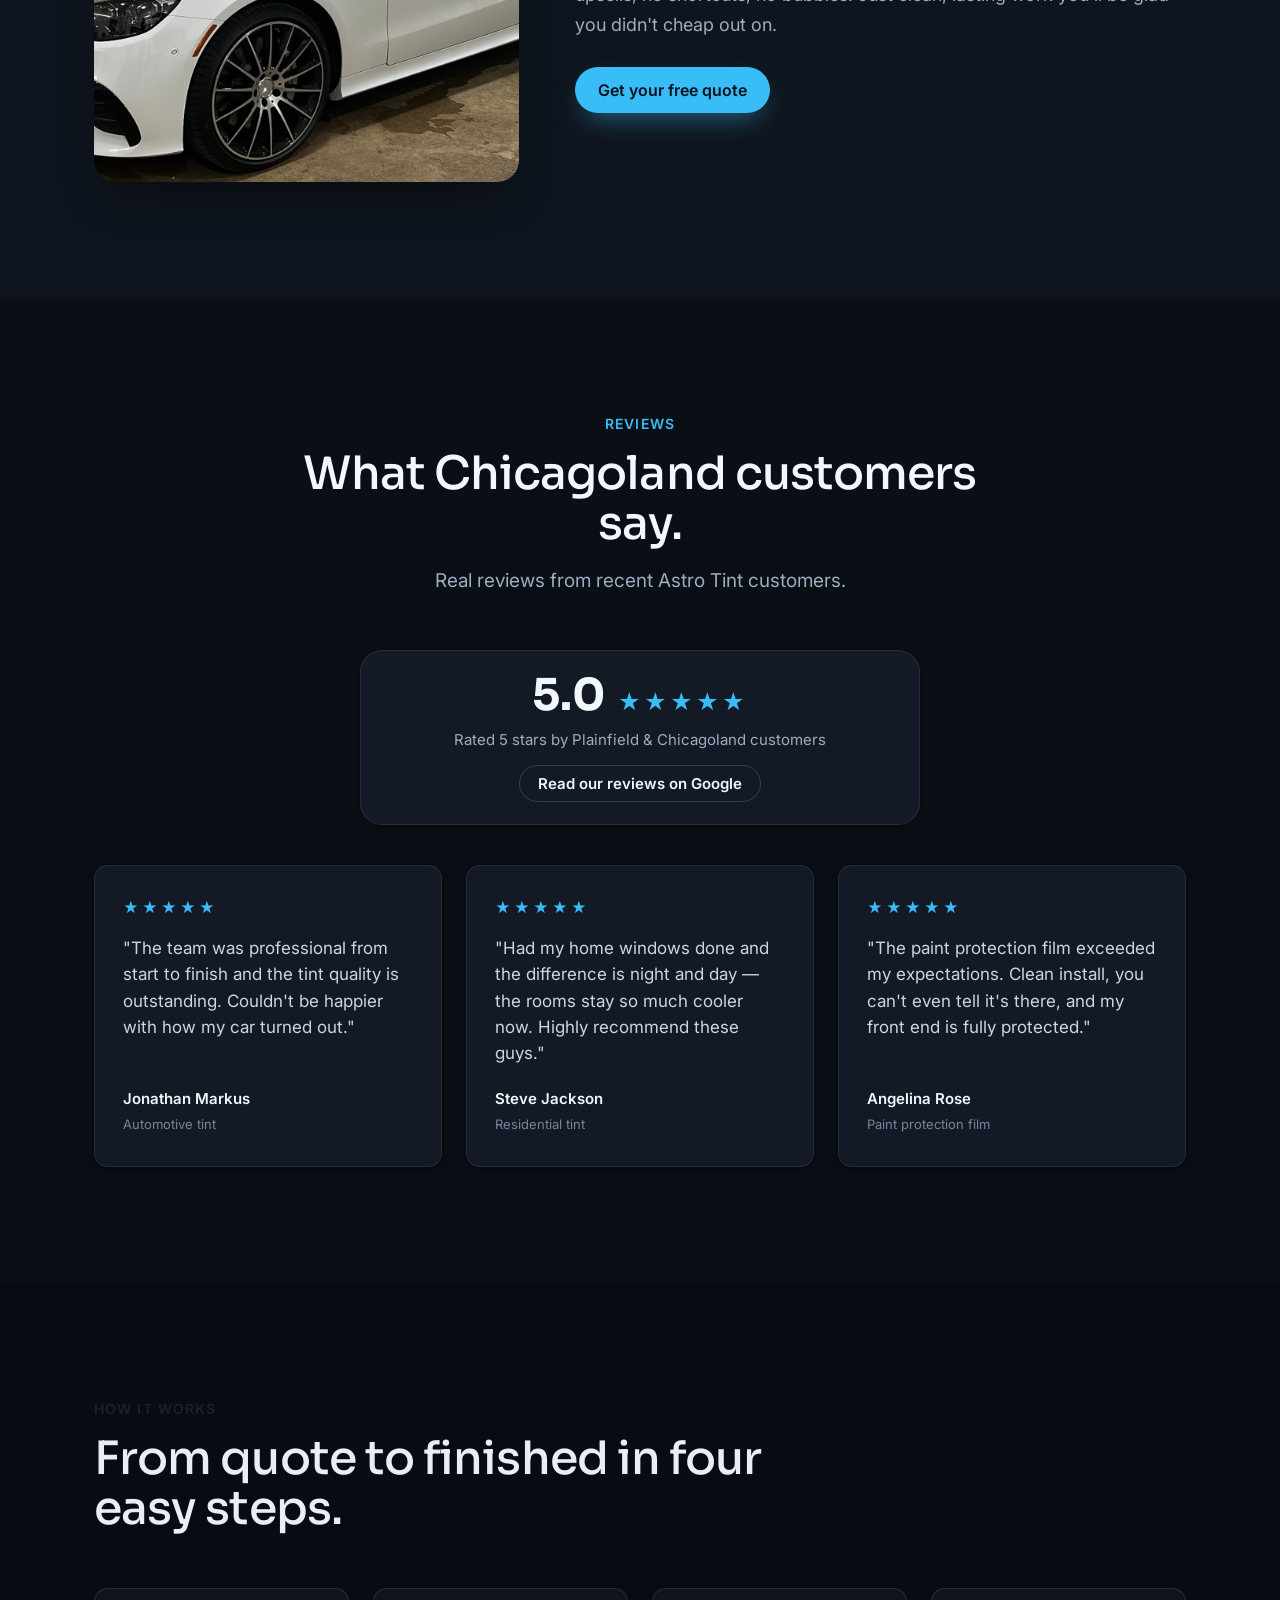
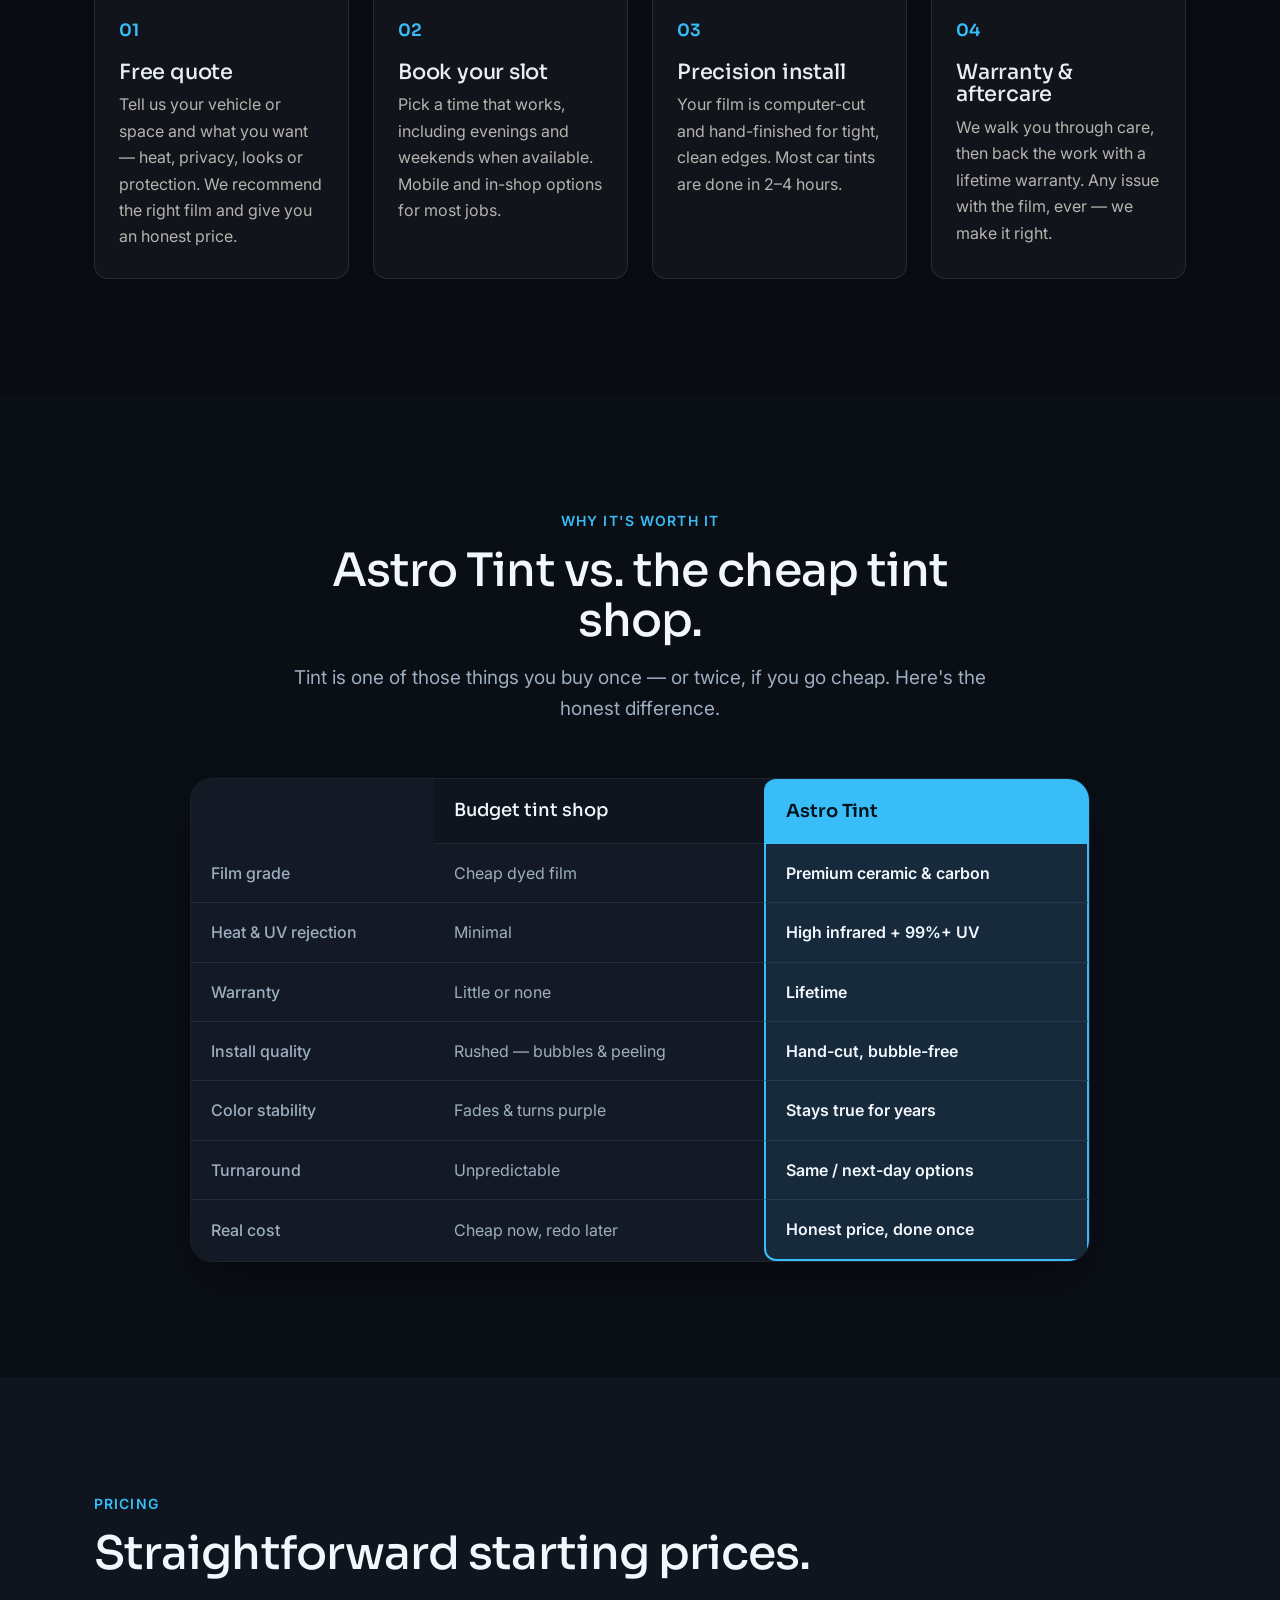
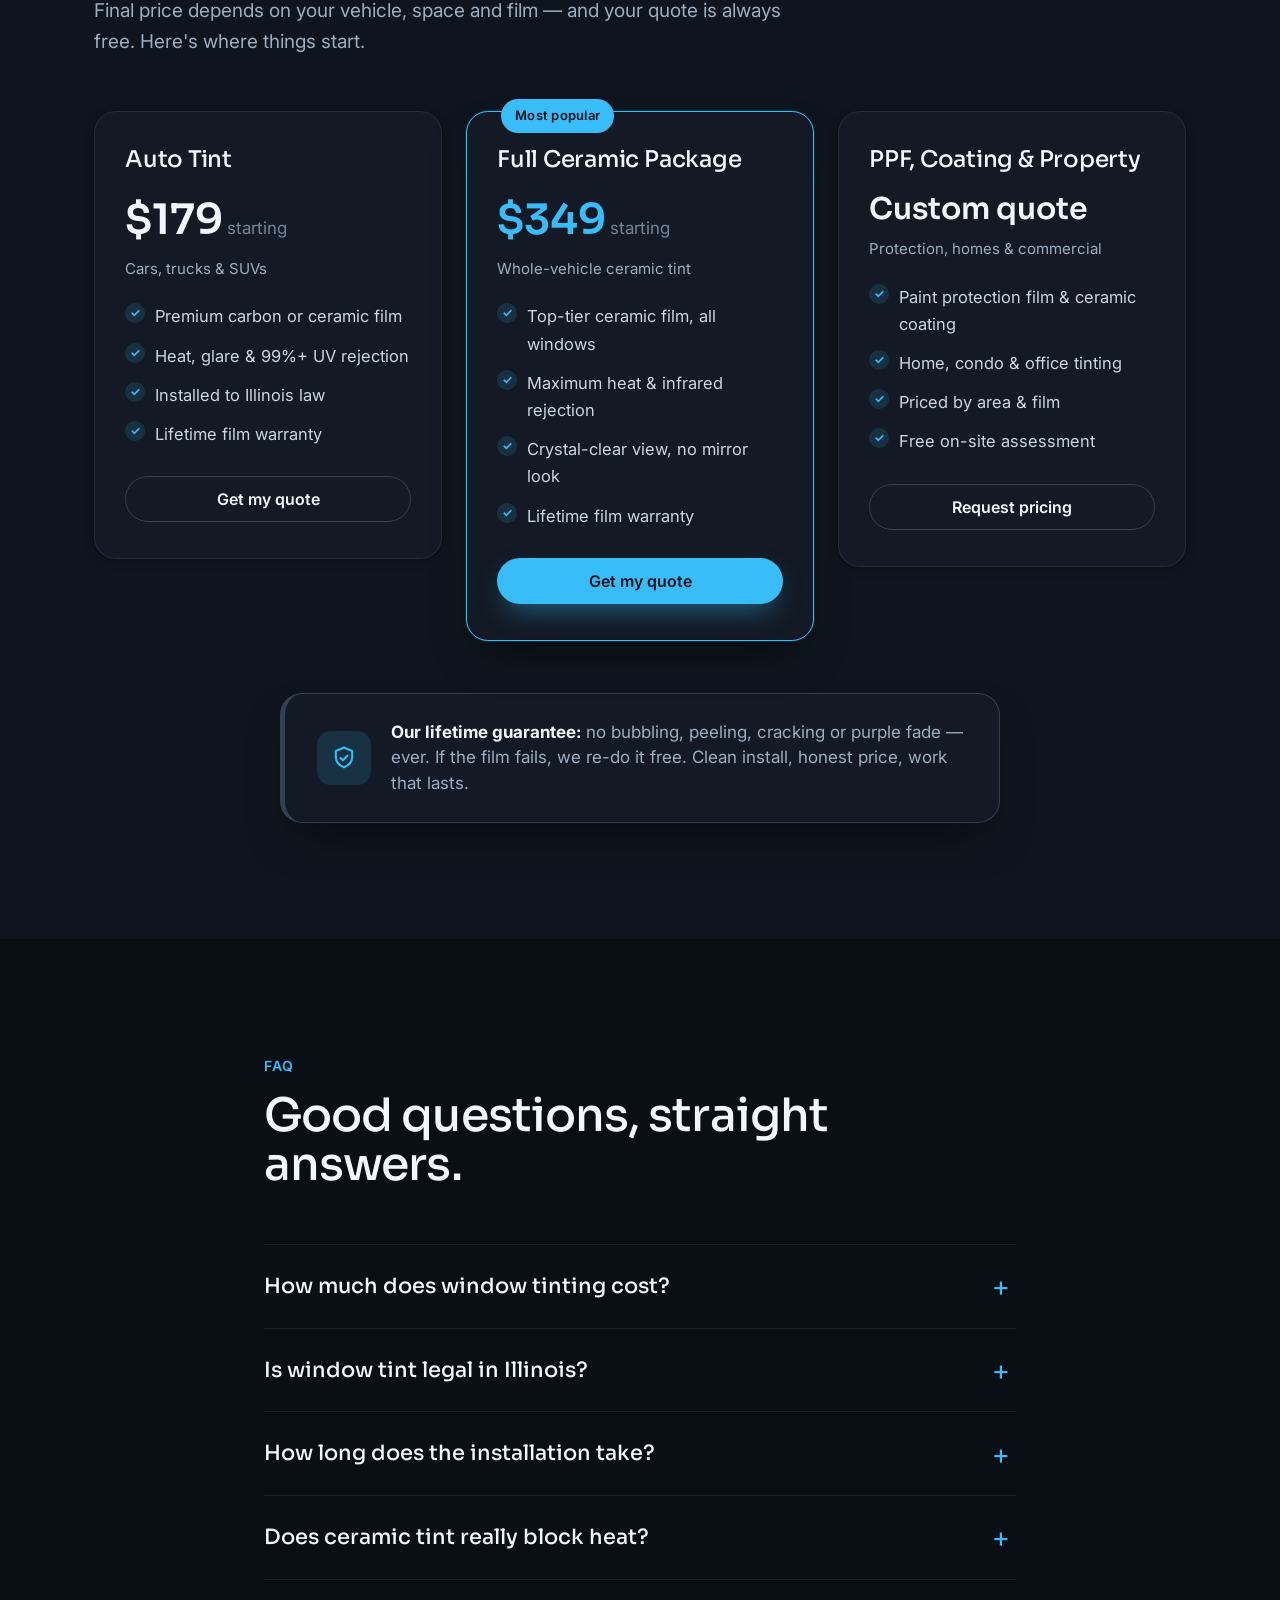
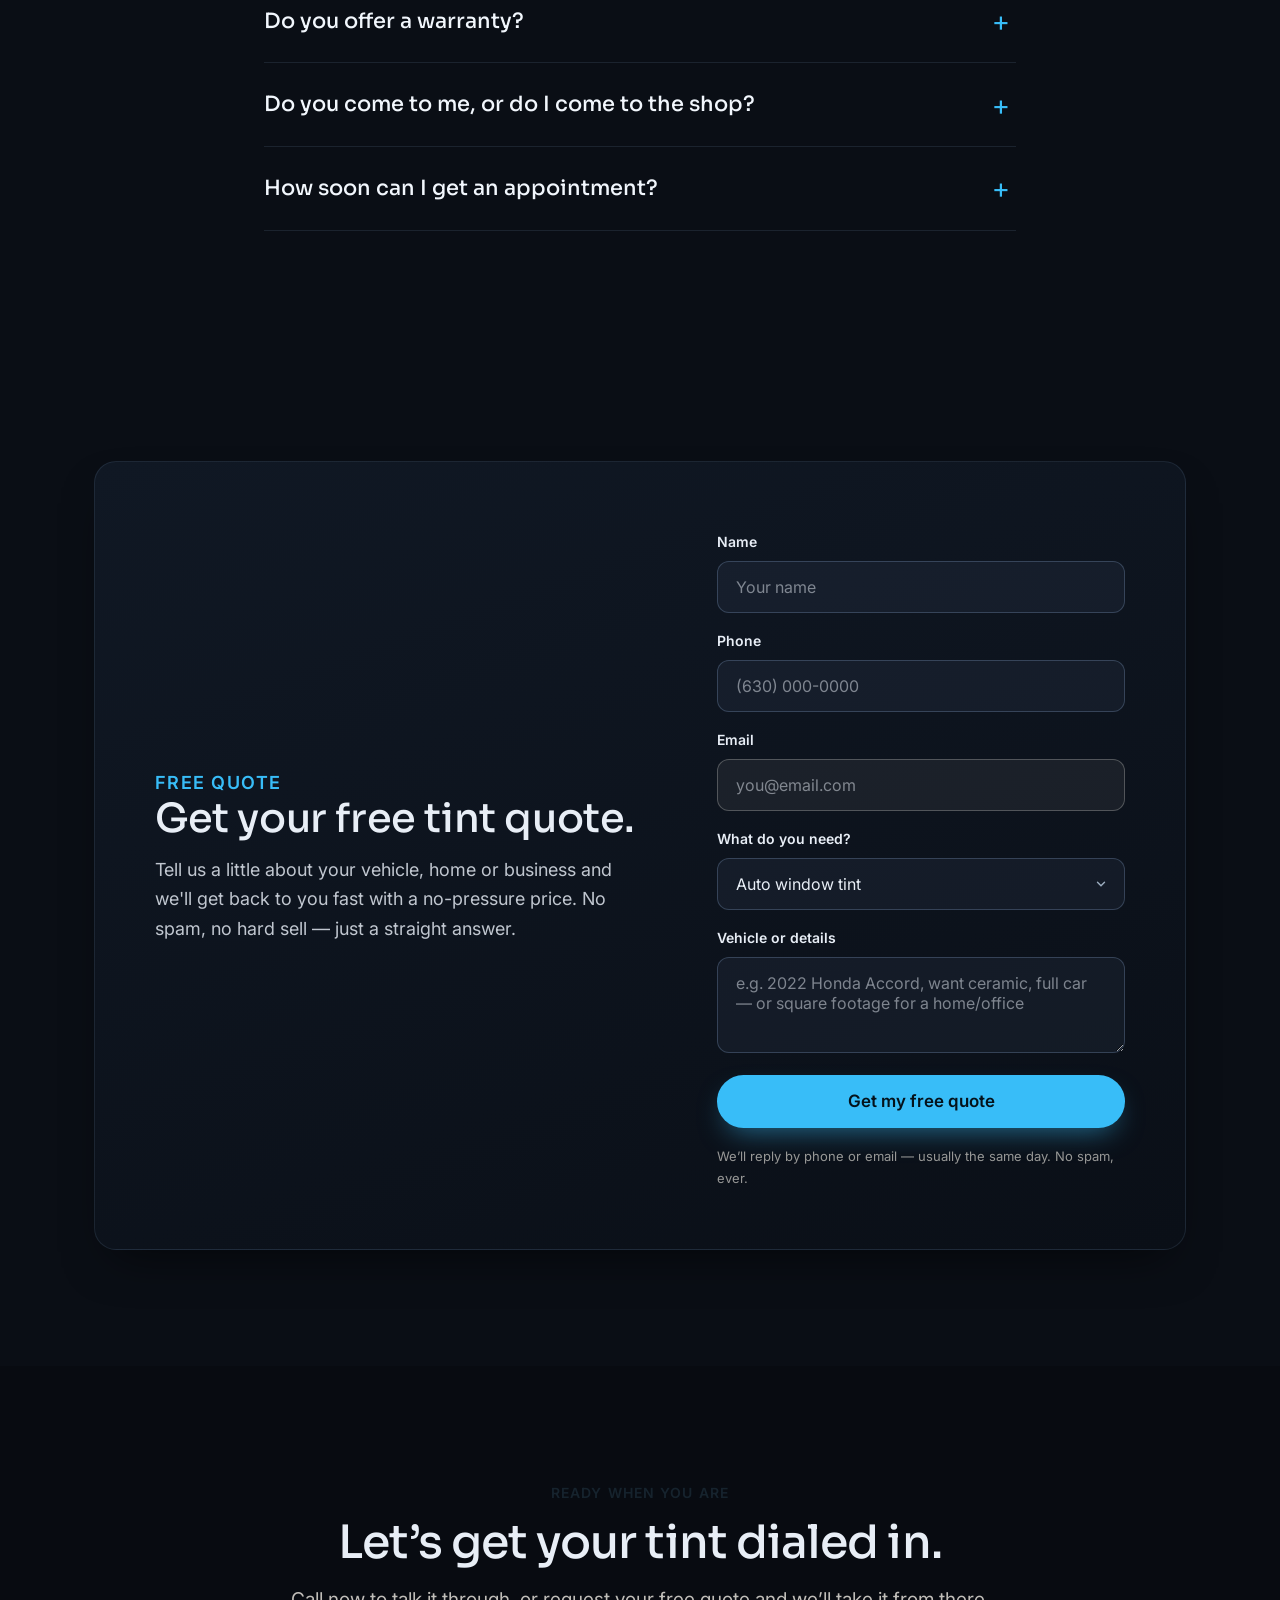
==== commit 27a4dd5e: "New Pages" ====
--- a/index.html
+++ b/index.html
@@ -34,18 +34,18 @@
   <meta name="twitter:card" content="summary_large_image" />
   <meta name="twitter:image" content="https://astrotintsolutions.netlify.app/assets/og-image.png" />
 
-  <link rel="icon" href="assets/favicon.svg" type="image/svg+xml" />
+  <link rel="icon" href="/assets/favicon.svg" type="image/svg+xml" />
 
   <!-- Fonts — Sora (display) + Inter (body) -->
   <link rel="preconnect" href="https://fonts.googleapis.com" />
   <link rel="preconnect" href="https://fonts.gstatic.com" crossorigin />
   <link href="https://fonts.googleapis.com/css2?family=Sora:wght@500;600;700&family=Inter:wght@400;500;600&display=swap" rel="stylesheet" />
 
-  <link rel="stylesheet" href="css/styles.css?v=3" />
+  <link rel="stylesheet" href="/css/styles.css?v=4" />
 
   <!-- Preload the hero image for a fast LCP -->
-  <link rel="preload" as="image" href="assets/hero.jpg" media="(min-width: 641px)" />
-  <link rel="preload" as="image" href="assets/hero-sm.jpg" media="(max-width: 640px)" />
+  <link rel="preload" as="image" href="/assets/hero.jpg" media="(min-width: 641px)" />
+  <link rel="preload" as="image" href="/assets/hero-sm.jpg" media="(max-width: 640px)" />
 
   <!-- ============================================================
        STRUCTURED DATA — real Astro Tint details (Plainfield local pack).
@@ -137,18 +137,18 @@
   <!-- ===================== HEADER ===================== -->
   <header class="site-header" id="siteHeader">
     <div class="container header-inner">
-      <a class="brand" href="#top" aria-label="Astro Tint Solutions — home">
+      <a class="brand" href="/" aria-label="Astro Tint Solutions — home">
         <span class="brand-mark" aria-hidden="true">AT</span>
         <span class="brand-name">Astro Tint</span>
       </a>
       <nav class="nav" aria-label="Primary">
-        <a href="#services">Services</a>
-        <a href="#areas">Areas</a>
-        <a href="#work">Work</a>
-        <a href="#pricing">Pricing</a>
-        <a href="#faq">FAQ</a>
+        <a href="/services/">Services</a>
+        <a href="/#areas">Areas</a>
+        <a href="/#work">Work</a>
+        <a href="/#pricing">Pricing</a>
+        <a href="/#faq">FAQ</a>
       </nav>
-      <a class="btn btn-primary btn-sm header-cta" href="#quote">Free quote</a>
+      <a class="btn btn-primary btn-sm header-cta" href="/#quote">Free quote</a>
       <a class="header-call" href="tel:+16303620909" aria-label="Call Astro Tint at 630-362-0909">
         <svg viewBox="0 0 24 24" fill="none" stroke="currentColor" stroke-width="1.9" stroke-linecap="round" stroke-linejoin="round"><path d="M22 16.92v3a2 2 0 0 1-2.18 2 19.79 19.79 0 0 1-8.63-3.07 19.5 19.5 0 0 1-6-6 19.79 19.79 0 0 1-3.07-8.67A2 2 0 0 1 4.11 2h3a2 2 0 0 1 2 1.72c.13.96.36 1.9.7 2.81a2 2 0 0 1-.45 2.11L8.09 9.91a16 16 0 0 0 6 6l1.27-1.27a2 2 0 0 1 2.11-.45c.91.34 1.85.57 2.81.7A2 2 0 0 1 22 16.92z"/></svg>
       </a>
@@ -157,13 +157,13 @@
       </button>
     </div>
     <div class="mobile-nav" id="mobileNav" hidden>
-      <a href="#services">Services</a>
-      <a href="#areas">Service area</a>
-      <a href="#work">Work</a>
-      <a href="#about">About</a>
-      <a href="#pricing">Pricing</a>
-      <a href="#faq">FAQ</a>
-      <a class="btn btn-primary" href="#quote">Free quote</a>
+      <a href="/services/">Services</a>
+      <a href="/#areas">Service area</a>
+      <a href="/#work">Work</a>
+      <a href="/about/">About</a>
+      <a href="/#pricing">Pricing</a>
+      <a href="/#faq">FAQ</a>
+      <a class="btn btn-primary" href="/#quote">Free quote</a>
     </div>
   </header>
 
@@ -193,8 +193,8 @@
         <div class="hero-visual reveal">
           <figure class="hero-photo">
             <picture>
-              <source media="(max-width: 640px)" srcset="assets/hero-sm.jpg" />
-              <img src="assets/hero.jpg" alt="Tesla Cybertruck with ceramic window tint at Astro Tint Solutions in Plainfield, IL" fetchpriority="high" decoding="async" />
+              <source media="(max-width: 640px)" srcset="/assets/hero-sm.jpg" />
+              <img src="/assets/hero.jpg" alt="Tesla Cybertruck with ceramic window tint at Astro Tint Solutions in Plainfield, IL" fetchpriority="high" decoding="async" />
             </picture>
             <figcaption class="hero-photo-tag"><span class="dot" aria-hidden="true"></span> Ceramic tint · in our Plainfield shop</figcaption>
           </figure>
@@ -257,33 +257,33 @@
         <header class="section-head reveal"><p class="kicker">What we do</p><h2>One shop for tint, protection &amp; coatings.</h2><p class="section-sub">From a daily driver to a storefront, Astro Tint handles the whole job with premium film and a meticulous, hand-finished install.</p></header>
         <div class="services-grid">
           <article class="service-card featured reveal">
-            <span class="service-photo"><img src="assets/work/auto-03-thumb.jpg" alt="Ford Mustang GT with ceramic automotive window tint" loading="lazy" decoding="async" /></span>
+            <span class="service-photo"><img src="/assets/work/auto-03-thumb.jpg" alt="Ford Mustang GT with ceramic automotive window tint" loading="lazy" decoding="async" /></span>
             <span class="badge">Most requested</span>
             <h3>Automotive Window Tint</h3>
             <p class="service-lead">Heat-blocking ceramic tint for cars, trucks &amp; SUVs.</p>
             <ul class="ticks"><li>Premium ceramic &amp; carbon films</li><li>Rejects heat, glare &amp; 99%+ UV</li><li>Cut to your exact glass — clean edges</li><li>Installed to Illinois tint law</li></ul>
-            <a class="btn btn-primary" href="#quote">Get my quote</a>
+            <a class="btn btn-primary" href="/car-tint/">Automotive tint details</a>
           </article>
           <article class="service-card reveal">
-            <span class="service-photo"><img src="assets/work/ppf-01-thumb.jpg" alt="Paint protection film being applied to a Lucid Air" loading="lazy" decoding="async" /></span>
+            <span class="service-photo"><img src="/assets/work/ppf-01-thumb.jpg" alt="Paint protection film being applied to a Lucid Air" loading="lazy" decoding="async" /></span>
             <h3>Paint Protection &amp; Ceramic Coating</h3>
             <p class="service-lead">Invisible armor and a deep, easy-clean shine.</p>
             <ul class="ticks"><li>PPF for hoods, bumpers &amp; high-impact areas</li><li>Self-healing, virtually invisible film</li><li>Ceramic coating for gloss &amp; protection</li><li>Guards against chips, swirls &amp; stains</li></ul>
-            <a class="btn btn-ghost" href="#quote">Ask about protection</a>
+            <a class="btn btn-ghost" href="/ppf-applications/">Protection &amp; coatings</a>
           </article>
           <article class="service-card reveal">
-            <span class="service-photo"><img src="assets/work/home-01-thumb.jpg" alt="Residential arched feature window with home tint" loading="lazy" decoding="async" /></span>
+            <span class="service-photo"><img src="/assets/work/home-01-thumb.jpg" alt="Residential arched feature window with home tint" loading="lazy" decoding="async" /></span>
             <h3>Residential Window Tint</h3>
             <p class="service-lead">Cooler, more private, more comfortable rooms.</p>
             <ul class="ticks"><li>Cuts heat, glare &amp; hot spots at home</li><li>Daytime privacy without losing the view</li><li>Protects floors &amp; furniture from fading</li><li>Energy-saving films for sunny rooms</li></ul>
-            <a class="btn btn-ghost" href="#quote">Tint my home</a>
+            <a class="btn btn-ghost" href="/residential-tint/">Home tint details</a>
           </article>
           <article class="service-card reveal">
-            <span class="service-photo"><img src="assets/work/comm-01-thumb.jpg" alt="Planet Fitness storefront windows tinted by Astro Tint" loading="lazy" decoding="async" /></span>
+            <span class="service-photo"><img src="/assets/work/comm-01-thumb.jpg" alt="Planet Fitness storefront windows tinted by Astro Tint" loading="lazy" decoding="async" /></span>
             <h3>Commercial &amp; Office Tint</h3>
             <p class="service-lead">Better-looking, lower-cost storefronts &amp; offices.</p>
             <ul class="ticks"><li>Storefronts, offices &amp; buildings</li><li>Lower cooling bills &amp; happier staff</li><li>Privacy, branding &amp; security films</li><li>Minimal-disruption scheduling</li></ul>
-            <a class="btn btn-ghost" href="#quote">Get a building quote</a>
+            <a class="btn btn-ghost" href="/commercial-buildings/">Commercial tint details</a>
           </article>
         </div>
         <p class="services-note reveal">Not sure what you need? <strong>Tell us your vehicle or space</strong> and we'll recommend the right film — free.</p>
@@ -295,9 +295,9 @@
       <div class="container">
         <header class="section-head reveal"><p class="kicker">On the bench lately</p><h2>Real installs, real Chicagoland jobs.</h2></header>
         <div class="projects-strip reveal">
-          <figure class="project-shot"><img src="assets/work/auto-01.jpg" alt="White Audi RS6 Avant with full ceramic window tint" loading="lazy" decoding="async" /><figcaption><strong>Full ceramic tint</strong><span>Audi RS6 Avant · Automotive</span></figcaption></figure>
-          <figure class="project-shot"><img src="assets/work/comm-02.jpg" alt="Raising Cane's restaurant storefront with tinted windows" loading="lazy" decoding="async" /><figcaption><strong>Storefront heat &amp; glare film</strong><span>Raising Cane's · Commercial</span></figcaption></figure>
-          <figure class="project-shot"><img src="assets/work/home-03.jpg" alt="Residential brick home with a tinted arched feature window" loading="lazy" decoding="async" /><figcaption><strong>Home glare &amp; UV control</strong><span>Feature window · Residential</span></figcaption></figure>
+          <figure class="project-shot"><img src="/assets/work/auto-01.jpg" alt="White Audi RS6 Avant with full ceramic window tint" loading="lazy" decoding="async" /><figcaption><strong>Full ceramic tint</strong><span>Audi RS6 Avant · Automotive</span></figcaption></figure>
+          <figure class="project-shot"><img src="/assets/work/comm-02.jpg" alt="Raising Cane's restaurant storefront with tinted windows" loading="lazy" decoding="async" /><figcaption><strong>Storefront heat &amp; glare film</strong><span>Raising Cane's · Commercial</span></figcaption></figure>
+          <figure class="project-shot"><img src="/assets/work/home-03.jpg" alt="Residential brick home with a tinted arched feature window" loading="lazy" decoding="async" /><figcaption><strong>Home glare &amp; UV control</strong><span>Feature window · Residential</span></figcaption></figure>
         </div>
         <p class="projects-cta reveal"><a class="btn btn-ghost" href="#work">See the full gallery</a></p>
       </div>
@@ -381,31 +381,31 @@
           <button class="work-filter" type="button" data-filter="commercial" aria-pressed="false">Commercial</button>
         </div>
         <ul class="work-grid reveal">
-          <li class="work-item" data-cat="auto"><button class="work-card" type="button" data-title="Full ceramic tint — Audi RS6 Avant" data-tag="Automotive" data-img="assets/work/auto-01.jpg"><img src="assets/work/auto-01-thumb.jpg" alt="White Audi RS6 Avant with fresh ceramic window tint at Astro Tint's shop" loading="lazy" decoding="async" /><span class="work-card-meta"><strong>Audi RS6 Avant</strong><span>Automotive</span></span></button></li>
-          <li class="work-item" data-cat="commercial"><button class="work-card" type="button" data-title="Storefront heat &amp; glare film — Planet Fitness" data-tag="Commercial" data-img="assets/work/comm-01.jpg"><img src="assets/work/comm-01-thumb.jpg" alt="Planet Fitness storefront windows tinted by Astro Tint" loading="lazy" decoding="async" /><span class="work-card-meta"><strong>Planet Fitness</strong><span>Commercial</span></span></button></li>
-          <li class="work-item" data-cat="auto"><button class="work-card" type="button" data-title="Ceramic tint — Tesla Cybertruck" data-tag="Automotive" data-img="assets/work/auto-02.jpg"><img src="assets/work/auto-02-thumb.jpg" alt="Tesla Cybertruck with ceramic window tint in the Astro Tint shop" loading="lazy" decoding="async" /><span class="work-card-meta"><strong>Tesla Cybertruck</strong><span>Automotive</span></span></button></li>
-          <li class="work-item" data-cat="home"><button class="work-card" type="button" data-title="Home window tint — arched feature window" data-tag="Residential" data-img="assets/work/home-01.jpg"><img src="assets/work/home-01-thumb.jpg" alt="Residential arched feature window with tint on a brick home" loading="lazy" decoding="async" /><span class="work-card-meta"><strong>Arched home window</strong><span>Residential</span></span></button></li>
-          <li class="work-item" data-cat="auto"><button class="work-card" type="button" data-title="Ceramic tint — Ford Mustang GT" data-tag="Automotive" data-img="assets/work/auto-03.jpg"><img src="assets/work/auto-03-thumb.jpg" alt="Grey Ford Mustang GT with ceramic window tint" loading="lazy" decoding="async" /><span class="work-card-meta"><strong>Ford Mustang GT</strong><span>Automotive</span></span></button></li>
-          <li class="work-item" data-cat="ppf"><button class="work-card" type="button" data-title="Paint protection film — Lucid Air" data-tag="Paint protection" data-img="assets/work/ppf-01.jpg"><img src="assets/work/ppf-01-thumb.jpg" alt="Paint protection film being installed on a white Lucid Air" loading="lazy" decoding="async" /><span class="work-card-meta"><strong>Lucid Air — PPF</strong><span>Paint protection</span></span></button></li>
-          <li class="work-item" data-cat="commercial"><button class="work-card" type="button" data-title="Restaurant storefront tint — Raising Cane's" data-tag="Commercial" data-img="assets/work/comm-02.jpg"><img src="assets/work/comm-02-thumb.jpg" alt="Raising Cane's restaurant storefront with tinted windows" loading="lazy" decoding="async" /><span class="work-card-meta"><strong>Raising Cane's</strong><span>Commercial</span></span></button></li>
-          <li class="work-item" data-cat="auto"><button class="work-card" type="button" data-title="Ceramic tint — GMC Hummer EV" data-tag="Automotive" data-img="assets/work/auto-04.jpg"><img src="assets/work/auto-04-thumb.jpg" alt="Black GMC Hummer EV with ceramic window tint" loading="lazy" decoding="async" /><span class="work-card-meta"><strong>GMC Hummer EV</strong><span>Automotive</span></span></button></li>
-          <li class="work-item" data-cat="home"><button class="work-card" type="button" data-title="Residential glare control" data-tag="Residential" data-img="assets/work/home-02.jpg"><img src="assets/work/home-02-thumb.jpg" alt="Arched residential window with glare-control film on a shingled home" loading="lazy" decoding="async" /><span class="work-card-meta"><strong>Home glare control</strong><span>Residential</span></span></button></li>
-          <li class="work-item" data-cat="auto"><button class="work-card" type="button" data-title="Ceramic tint — Jeep Grand Cherokee Trackhawk" data-tag="Automotive" data-img="assets/work/auto-05.jpg"><img src="assets/work/auto-05-thumb.jpg" alt="Grey Jeep Grand Cherokee Trackhawk with ceramic window tint" loading="lazy" decoding="async" /><span class="work-card-meta"><strong>Jeep Trackhawk</strong><span>Automotive</span></span></button></li>
-          <li class="work-item" data-cat="commercial"><button class="work-card" type="button" data-title="Retail storefront tint — Boot Barn" data-tag="Commercial" data-img="assets/work/comm-03.jpg"><img src="assets/work/comm-03-thumb.jpg" alt="Boot Barn retail storefront with tinted windows" loading="lazy" decoding="async" /><span class="work-card-meta"><strong>Boot Barn</strong><span>Commercial</span></span></button></li>
-          <li class="work-item" data-cat="auto"><button class="work-card" type="button" data-title="Ceramic tint — Subaru WRX" data-tag="Automotive" data-img="assets/work/auto-06.jpg"><img src="assets/work/auto-06-thumb.jpg" alt="Blue Subaru WRX with ceramic window tint" loading="lazy" decoding="async" /><span class="work-card-meta"><strong>Subaru WRX</strong><span>Automotive</span></span></button></li>
-          <li class="work-item" data-cat="ppf"><button class="work-card" type="button" data-title="Paint protection &amp; tint — Rivian R1S" data-tag="Paint protection" data-img="assets/work/ppf-03.jpg"><img src="assets/work/ppf-03-thumb.jpg" alt="Green Rivian R1S at the Astro Tint protection bay" loading="lazy" decoding="async" /><span class="work-card-meta"><strong>Rivian R1S</strong><span>Paint protection</span></span></button></li>
-          <li class="work-item" data-cat="home"><button class="work-card" type="button" data-title="Home window tint — feature window" data-tag="Residential" data-img="assets/work/home-03.jpg"><img src="assets/work/home-03-thumb.jpg" alt="Arched feature window with residential tint on a brick home" loading="lazy" decoding="async" /><span class="work-card-meta"><strong>Feature window</strong><span>Residential</span></span></button></li>
-          <li class="work-item" data-cat="auto"><button class="work-card" type="button" data-title="Ceramic tint — Alfa Romeo Stelvio" data-tag="Automotive" data-img="assets/work/auto-07.jpg"><img src="assets/work/auto-07-thumb.jpg" alt="Black Alfa Romeo Stelvio with ceramic window tint" loading="lazy" decoding="async" /><span class="work-card-meta"><strong>Alfa Romeo Stelvio</strong><span>Automotive</span></span></button></li>
-          <li class="work-item" data-cat="commercial"><button class="work-card" type="button" data-title="Restaurant storefront tint — Mama Maria's" data-tag="Commercial" data-img="assets/work/comm-04.jpg"><img src="assets/work/comm-04-thumb.jpg" alt="Mama Maria's Taco &amp; Tequila Bar storefront with tinted windows" loading="lazy" decoding="async" /><span class="work-card-meta"><strong>Mama Maria's</strong><span>Commercial</span></span></button></li>
-          <li class="work-item" data-cat="auto"><button class="work-card" type="button" data-title="Ceramic tint — BMW 3 Series" data-tag="Automotive" data-img="assets/work/auto-08.jpg"><img src="assets/work/auto-08-thumb.jpg" alt="Black BMW 3 Series with ceramic window tint" loading="lazy" decoding="async" /><span class="work-card-meta"><strong>BMW 3 Series</strong><span>Automotive</span></span></button></li>
-          <li class="work-item" data-cat="home"><button class="work-card" type="button" data-title="Entry &amp; sidelight privacy film" data-tag="Residential" data-img="assets/work/home-04.jpg"><img src="assets/work/home-04-thumb.jpg" alt="Residential front entry door and sidelights with privacy film" loading="lazy" decoding="async" /><span class="work-card-meta"><strong>Entry &amp; sidelights</strong><span>Residential</span></span></button></li>
-          <li class="work-item" data-cat="auto"><button class="work-card" type="button" data-title="Ceramic tint — Cadillac CT5-V" data-tag="Automotive" data-img="assets/work/auto-09.jpg"><img src="assets/work/auto-09-thumb.jpg" alt="Light blue Cadillac CT5-V with ceramic window tint" loading="lazy" decoding="async" /><span class="work-card-meta"><strong>Cadillac CT5-V</strong><span>Automotive</span></span></button></li>
-          <li class="work-item" data-cat="ppf"><button class="work-card" type="button" data-title="Paint protection film — Lucid Air" data-tag="Paint protection" data-img="assets/work/ppf-02.jpg"><img src="assets/work/ppf-02-thumb.jpg" alt="White Lucid Air protected with paint protection film" loading="lazy" decoding="async" /><span class="work-card-meta"><strong>Lucid Air — PPF</strong><span>Paint protection</span></span></button></li>
-          <li class="work-item" data-cat="commercial"><button class="work-card" type="button" data-title="Commercial storefront tint — car wash" data-tag="Commercial" data-img="assets/work/comm-05.jpg"><img src="assets/work/comm-05-thumb.jpg" alt="Car wash building storefront with tinted windows" loading="lazy" decoding="async" /><span class="work-card-meta"><strong>Car wash storefront</strong><span>Commercial</span></span></button></li>
-          <li class="work-item" data-cat="auto"><button class="work-card" type="button" data-title="Classic ceramic tint — Pontiac Firebird" data-tag="Automotive" data-img="assets/work/auto-10.jpg"><img src="assets/work/auto-10-thumb.jpg" alt="Red Pontiac Firebird with ceramic window tint" loading="lazy" decoding="async" /><span class="work-card-meta"><strong>Pontiac Firebird</strong><span>Automotive</span></span></button></li>
-          <li class="work-item" data-cat="home"><button class="work-card" type="button" data-title="Home window tint — tall windows" data-tag="Residential" data-img="assets/work/home-05.jpg"><img src="assets/work/home-05-thumb.jpg" alt="Two-story grey brick home with tinted tall windows" loading="lazy" decoding="async" /><span class="work-card-meta"><strong>Tall home windows</strong><span>Residential</span></span></button></li>
-          <li class="work-item" data-cat="auto"><button class="work-card" type="button" data-title="Ceramic tint — Ford F-150 Raptor" data-tag="Automotive" data-img="assets/work/auto-11.jpg"><img src="assets/work/auto-11-thumb.jpg" alt="Ford F-150 Raptor with ceramic window tint" loading="lazy" decoding="async" /><span class="work-card-meta"><strong>Ford Raptor</strong><span>Automotive</span></span></button></li>
-          <li class="work-item" data-cat="commercial"><button class="work-card" type="button" data-title="Office privacy &amp; branding film" data-tag="Commercial" data-img="assets/work/comm-06.jpg"><img src="assets/work/comm-06-thumb.jpg" alt="Branded frosted glass office partition with privacy film" loading="lazy" decoding="async" /><span class="work-card-meta"><strong>Office privacy film</strong><span>Commercial</span></span></button></li>
+          <li class="work-item" data-cat="auto"><button class="work-card" type="button" data-title="Full ceramic tint — Audi RS6 Avant" data-tag="Automotive" data-img="/assets/work/auto-01.jpg"><img src="/assets/work/auto-01-thumb.jpg" alt="White Audi RS6 Avant with fresh ceramic window tint at Astro Tint's shop" loading="lazy" decoding="async" /><span class="work-card-meta"><strong>Audi RS6 Avant</strong><span>Automotive</span></span></button></li>
+          <li class="work-item" data-cat="commercial"><button class="work-card" type="button" data-title="Storefront heat &amp; glare film — Planet Fitness" data-tag="Commercial" data-img="/assets/work/comm-01.jpg"><img src="/assets/work/comm-01-thumb.jpg" alt="Planet Fitness storefront windows tinted by Astro Tint" loading="lazy" decoding="async" /><span class="work-card-meta"><strong>Planet Fitness</strong><span>Commercial</span></span></button></li>
+          <li class="work-item" data-cat="auto"><button class="work-card" type="button" data-title="Ceramic tint — Tesla Cybertruck" data-tag="Automotive" data-img="/assets/work/auto-02.jpg"><img src="/assets/work/auto-02-thumb.jpg" alt="Tesla Cybertruck with ceramic window tint in the Astro Tint shop" loading="lazy" decoding="async" /><span class="work-card-meta"><strong>Tesla Cybertruck</strong><span>Automotive</span></span></button></li>
+          <li class="work-item" data-cat="home"><button class="work-card" type="button" data-title="Home window tint — arched feature window" data-tag="Residential" data-img="/assets/work/home-01.jpg"><img src="/assets/work/home-01-thumb.jpg" alt="Residential arched feature window with tint on a brick home" loading="lazy" decoding="async" /><span class="work-card-meta"><strong>Arched home window</strong><span>Residential</span></span></button></li>
+          <li class="work-item" data-cat="auto"><button class="work-card" type="button" data-title="Ceramic tint — Ford Mustang GT" data-tag="Automotive" data-img="/assets/work/auto-03.jpg"><img src="/assets/work/auto-03-thumb.jpg" alt="Grey Ford Mustang GT with ceramic window tint" loading="lazy" decoding="async" /><span class="work-card-meta"><strong>Ford Mustang GT</strong><span>Automotive</span></span></button></li>
+          <li class="work-item" data-cat="ppf"><button class="work-card" type="button" data-title="Paint protection film — Lucid Air" data-tag="Paint protection" data-img="/assets/work/ppf-01.jpg"><img src="/assets/work/ppf-01-thumb.jpg" alt="Paint protection film being installed on a white Lucid Air" loading="lazy" decoding="async" /><span class="work-card-meta"><strong>Lucid Air — PPF</strong><span>Paint protection</span></span></button></li>
+          <li class="work-item" data-cat="commercial"><button class="work-card" type="button" data-title="Restaurant storefront tint — Raising Cane's" data-tag="Commercial" data-img="/assets/work/comm-02.jpg"><img src="/assets/work/comm-02-thumb.jpg" alt="Raising Cane's restaurant storefront with tinted windows" loading="lazy" decoding="async" /><span class="work-card-meta"><strong>Raising Cane's</strong><span>Commercial</span></span></button></li>
+          <li class="work-item" data-cat="auto"><button class="work-card" type="button" data-title="Ceramic tint — GMC Hummer EV" data-tag="Automotive" data-img="/assets/work/auto-04.jpg"><img src="/assets/work/auto-04-thumb.jpg" alt="Black GMC Hummer EV with ceramic window tint" loading="lazy" decoding="async" /><span class="work-card-meta"><strong>GMC Hummer EV</strong><span>Automotive</span></span></button></li>
+          <li class="work-item" data-cat="home"><button class="work-card" type="button" data-title="Residential glare control" data-tag="Residential" data-img="/assets/work/home-02.jpg"><img src="/assets/work/home-02-thumb.jpg" alt="Arched residential window with glare-control film on a shingled home" loading="lazy" decoding="async" /><span class="work-card-meta"><strong>Home glare control</strong><span>Residential</span></span></button></li>
+          <li class="work-item" data-cat="auto"><button class="work-card" type="button" data-title="Ceramic tint — Jeep Grand Cherokee Trackhawk" data-tag="Automotive" data-img="/assets/work/auto-05.jpg"><img src="/assets/work/auto-05-thumb.jpg" alt="Grey Jeep Grand Cherokee Trackhawk with ceramic window tint" loading="lazy" decoding="async" /><span class="work-card-meta"><strong>Jeep Trackhawk</strong><span>Automotive</span></span></button></li>
+          <li class="work-item" data-cat="commercial"><button class="work-card" type="button" data-title="Retail storefront tint — Boot Barn" data-tag="Commercial" data-img="/assets/work/comm-03.jpg"><img src="/assets/work/comm-03-thumb.jpg" alt="Boot Barn retail storefront with tinted windows" loading="lazy" decoding="async" /><span class="work-card-meta"><strong>Boot Barn</strong><span>Commercial</span></span></button></li>
+          <li class="work-item" data-cat="auto"><button class="work-card" type="button" data-title="Ceramic tint — Subaru WRX" data-tag="Automotive" data-img="/assets/work/auto-06.jpg"><img src="/assets/work/auto-06-thumb.jpg" alt="Blue Subaru WRX with ceramic window tint" loading="lazy" decoding="async" /><span class="work-card-meta"><strong>Subaru WRX</strong><span>Automotive</span></span></button></li>
+          <li class="work-item" data-cat="ppf"><button class="work-card" type="button" data-title="Paint protection &amp; tint — Rivian R1S" data-tag="Paint protection" data-img="/assets/work/ppf-03.jpg"><img src="/assets/work/ppf-03-thumb.jpg" alt="Green Rivian R1S at the Astro Tint protection bay" loading="lazy" decoding="async" /><span class="work-card-meta"><strong>Rivian R1S</strong><span>Paint protection</span></span></button></li>
+          <li class="work-item" data-cat="home"><button class="work-card" type="button" data-title="Home window tint — feature window" data-tag="Residential" data-img="/assets/work/home-03.jpg"><img src="/assets/work/home-03-thumb.jpg" alt="Arched feature window with residential tint on a brick home" loading="lazy" decoding="async" /><span class="work-card-meta"><strong>Feature window</strong><span>Residential</span></span></button></li>
+          <li class="work-item" data-cat="auto"><button class="work-card" type="button" data-title="Ceramic tint — Alfa Romeo Stelvio" data-tag="Automotive" data-img="/assets/work/auto-07.jpg"><img src="/assets/work/auto-07-thumb.jpg" alt="Black Alfa Romeo Stelvio with ceramic window tint" loading="lazy" decoding="async" /><span class="work-card-meta"><strong>Alfa Romeo Stelvio</strong><span>Automotive</span></span></button></li>
+          <li class="work-item" data-cat="commercial"><button class="work-card" type="button" data-title="Restaurant storefront tint — Mama Maria's" data-tag="Commercial" data-img="/assets/work/comm-04.jpg"><img src="/assets/work/comm-04-thumb.jpg" alt="Mama Maria's Taco &amp; Tequila Bar storefront with tinted windows" loading="lazy" decoding="async" /><span class="work-card-meta"><strong>Mama Maria's</strong><span>Commercial</span></span></button></li>
+          <li class="work-item" data-cat="auto"><button class="work-card" type="button" data-title="Ceramic tint — BMW 3 Series" data-tag="Automotive" data-img="/assets/work/auto-08.jpg"><img src="/assets/work/auto-08-thumb.jpg" alt="Black BMW 3 Series with ceramic window tint" loading="lazy" decoding="async" /><span class="work-card-meta"><strong>BMW 3 Series</strong><span>Automotive</span></span></button></li>
+          <li class="work-item" data-cat="home"><button class="work-card" type="button" data-title="Entry &amp; sidelight privacy film" data-tag="Residential" data-img="/assets/work/home-04.jpg"><img src="/assets/work/home-04-thumb.jpg" alt="Residential front entry door and sidelights with privacy film" loading="lazy" decoding="async" /><span class="work-card-meta"><strong>Entry &amp; sidelights</strong><span>Residential</span></span></button></li>
+          <li class="work-item" data-cat="auto"><button class="work-card" type="button" data-title="Ceramic tint — Cadillac CT5-V" data-tag="Automotive" data-img="/assets/work/auto-09.jpg"><img src="/assets/work/auto-09-thumb.jpg" alt="Light blue Cadillac CT5-V with ceramic window tint" loading="lazy" decoding="async" /><span class="work-card-meta"><strong>Cadillac CT5-V</strong><span>Automotive</span></span></button></li>
+          <li class="work-item" data-cat="ppf"><button class="work-card" type="button" data-title="Paint protection film — Lucid Air" data-tag="Paint protection" data-img="/assets/work/ppf-02.jpg"><img src="/assets/work/ppf-02-thumb.jpg" alt="White Lucid Air protected with paint protection film" loading="lazy" decoding="async" /><span class="work-card-meta"><strong>Lucid Air — PPF</strong><span>Paint protection</span></span></button></li>
+          <li class="work-item" data-cat="commercial"><button class="work-card" type="button" data-title="Commercial storefront tint — car wash" data-tag="Commercial" data-img="/assets/work/comm-05.jpg"><img src="/assets/work/comm-05-thumb.jpg" alt="Car wash building storefront with tinted windows" loading="lazy" decoding="async" /><span class="work-card-meta"><strong>Car wash storefront</strong><span>Commercial</span></span></button></li>
+          <li class="work-item" data-cat="auto"><button class="work-card" type="button" data-title="Classic ceramic tint — Pontiac Firebird" data-tag="Automotive" data-img="/assets/work/auto-10.jpg"><img src="/assets/work/auto-10-thumb.jpg" alt="Red Pontiac Firebird with ceramic window tint" loading="lazy" decoding="async" /><span class="work-card-meta"><strong>Pontiac Firebird</strong><span>Automotive</span></span></button></li>
+          <li class="work-item" data-cat="home"><button class="work-card" type="button" data-title="Home window tint — tall windows" data-tag="Residential" data-img="/assets/work/home-05.jpg"><img src="/assets/work/home-05-thumb.jpg" alt="Two-story grey brick home with tinted tall windows" loading="lazy" decoding="async" /><span class="work-card-meta"><strong>Tall home windows</strong><span>Residential</span></span></button></li>
+          <li class="work-item" data-cat="auto"><button class="work-card" type="button" data-title="Ceramic tint — Ford F-150 Raptor" data-tag="Automotive" data-img="/assets/work/auto-11.jpg"><img src="/assets/work/auto-11-thumb.jpg" alt="Ford F-150 Raptor with ceramic window tint" loading="lazy" decoding="async" /><span class="work-card-meta"><strong>Ford Raptor</strong><span>Automotive</span></span></button></li>
+          <li class="work-item" data-cat="commercial"><button class="work-card" type="button" data-title="Office privacy &amp; branding film" data-tag="Commercial" data-img="/assets/work/comm-06.jpg"><img src="/assets/work/comm-06-thumb.jpg" alt="Branded frosted glass office partition with privacy film" loading="lazy" decoding="async" /><span class="work-card-meta"><strong>Office privacy film</strong><span>Commercial</span></span></button></li>
         </ul>
         <p class="work-empty muted" hidden>No photos in this category yet — <a href="#quote">ask us about your project</a>.</p>
       </div>
@@ -423,7 +423,7 @@
     <section class="section section-tint" id="about">
       <div class="container about-grid">
         <div class="about-photo-frame reveal">
-          <img class="about-photo" src="assets/about.jpg" alt="The Astro Tint Solutions team in Plainfield, IL" loading="lazy" decoding="async"
+          <img class="about-photo" src="/assets/about.jpg" alt="The Astro Tint Solutions team in Plainfield, IL" loading="lazy" decoding="async"
                onerror="this.style.display='none';document.getElementById('aboutPhotoFallback').style.display='flex';" />
           <div class="about-photo about-photo--placeholder" id="aboutPhotoFallback" aria-hidden="true" style="display:none">
             <svg viewBox="0 0 24 24" fill="none" stroke="currentColor" stroke-width="1.4" stroke-linecap="round" stroke-linejoin="round"><circle cx="12" cy="9" r="3.5"/><path d="M5 20 c0-3.9 3.1-7 7-7 s7 3.1 7 7"/></svg>
@@ -550,7 +550,7 @@
       <div class="container">
         <div class="teardown reveal">
           <div class="teardown-copy"><p class="kicker">Free quote</p><h2>Get your free tint quote.</h2><p>Tell us a little about your vehicle, home or business and we'll get back to you fast with a no-pressure price. No spam, no hard sell — just a straight answer.</p></div>
-          <form class="teardown-form" name="quote" method="POST" data-netlify="true" netlify-honeypot="bot-field" action="thanks.html">
+          <form class="teardown-form" name="quote" method="POST" data-netlify="true" netlify-honeypot="bot-field" action="/thanks.html">
             <input type="hidden" name="form-name" value="quote" />
             <p class="hp"><label>Don&rsquo;t fill this out: <input name="bot-field" /></label></p>
             <label for="q-name">Name</label>
@@ -610,12 +610,13 @@
   <footer class="site-footer">
     <div class="container footer-inner">
       <div class="footer-brand">
-        <a class="brand" href="#top"><span class="brand-mark" aria-hidden="true">AT</span><span class="brand-name">Astro Tint</span></a>
+        <a class="brand" href="/"><span class="brand-mark" aria-hidden="true">AT</span><span class="brand-name">Astro Tint</span></a>
         <p>Premium window tint, paint protection &amp; ceramic coatings for cars, homes &amp; businesses in Plainfield, IL.</p>
-        <a class="btn btn-primary btn-sm" href="#quote">Get a free quote</a>
+        <a class="btn btn-primary btn-sm" href="/#quote">Get a free quote</a>
       </div>
       <nav class="footer-nav" aria-label="Footer">
-        <div><h4>Explore</h4><a href="#services">Services</a><a href="#work">Work</a><a href="#about">About</a><a href="#pricing">Pricing</a><a href="#faq">FAQ</a></div>
+        <div><h4>Services</h4><a href="/car-tint/">Automotive tint</a><a href="/ppf-applications/">Paint protection film</a><a href="/ceramic-coatings/">Ceramic coating</a><a href="/residential-tint/">Residential tint</a><a href="/commercial-buildings/">Commercial tint</a><a href="/office-tint/">Office tint</a></div>
+        <div><h4>Explore</h4><a href="/services/">All services</a><a href="/#work">Work</a><a href="/about/">About</a><a href="/#pricing">Pricing</a><a href="/#faq">FAQ</a><a href="/contact/">Contact</a></div>
         <div><h4>Get in touch</h4><a href="tel:+16303620909">(630) 362-0909</a><a href="mailto:seb@astrotint.com">seb@astrotint.com</a><a href="https://www.facebook.com/astrotintservices" target="_blank" rel="noopener">Facebook</a><a href="https://www.instagram.com/astrotintsolutions/" target="_blank" rel="noopener">Instagram</a></div>
       </nav>
     </div>
@@ -626,6 +627,6 @@
   </footer>
 
   <div class="mobile-cta" id="mobileCta"><a class="btn btn-primary" href="#quote">Get my free quote</a></div>
-  <script src="js/main.js?v=2" defer></script>
+  <script src="/js/main.js?v=2" defer></script>
 </body>
 </html>
--- a/css/styles.css
+++ b/css/styles.css
@@ -592,13 +592,19 @@
    ============================================================ */
 .site-footer { background: var(--navy-deep); color: var(--bone); padding-top: 64px; }
 .footer-inner {
-  display: grid; grid-template-columns: 1.3fr 1fr; gap: 48px;
+  display: grid; grid-template-columns: 1.1fr 2fr; gap: 48px;
   padding-bottom: 48px; border-bottom: 1px solid rgba(245,241,233,0.12);
 }
 .footer-brand .brand-name { color: var(--bone); }
 .footer-brand .brand-mark { background: var(--red); color: #fff; }
 .footer-brand p { color: rgba(245,241,233,0.7); margin: 16px 0 22px; max-width: 34ch; }
-.footer-nav { display: grid; grid-template-columns: 1fr 1fr; gap: 32px; }
+.footer-nav { display: grid; grid-template-columns: repeat(3, 1fr); gap: 32px; }
+
+/* breadcrumbs on interior pages */
+.crumbs { font-size: 13.5px; color: var(--muted); margin: 0 0 16px; letter-spacing: 0.01em; }
+.crumbs a { color: var(--ink-soft); text-decoration: none; }
+.crumbs a:hover { color: var(--red); }
+.crumbs span[aria-hidden] { padding: 0 8px; color: var(--line-strong); }
 .footer-nav h4 {
   color: var(--bone); font-family: var(--font-sans); font-size: 14px;
   letter-spacing: 0.06em; text-transform: uppercase; margin-bottom: 14px;
@@ -852,6 +858,7 @@
   .about-photo--placeholder { aspect-ratio: 3 / 2; }
   .teardown { grid-template-columns: 1fr; }
   .footer-inner { grid-template-columns: 1fr; }
+  .footer-nav { grid-template-columns: 1fr 1fr; }
 }
 
 @media (max-width: 820px) {
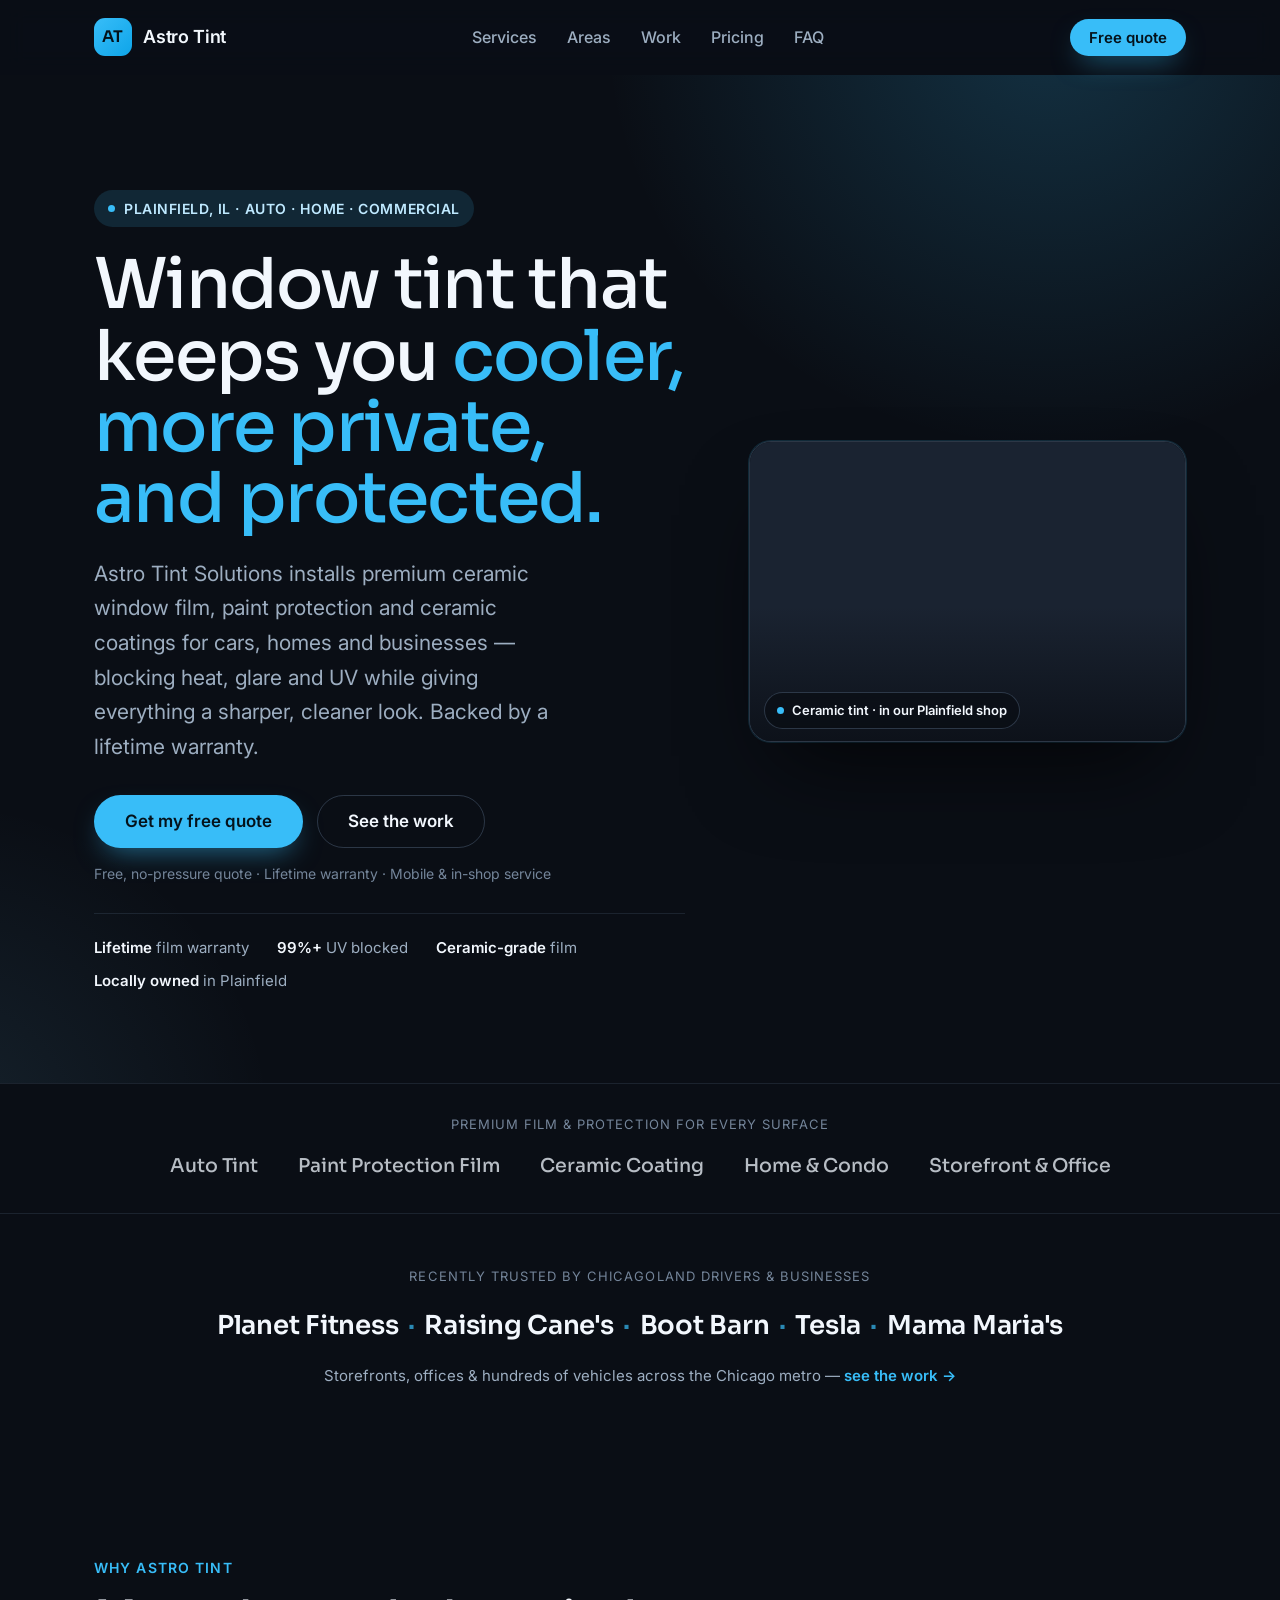
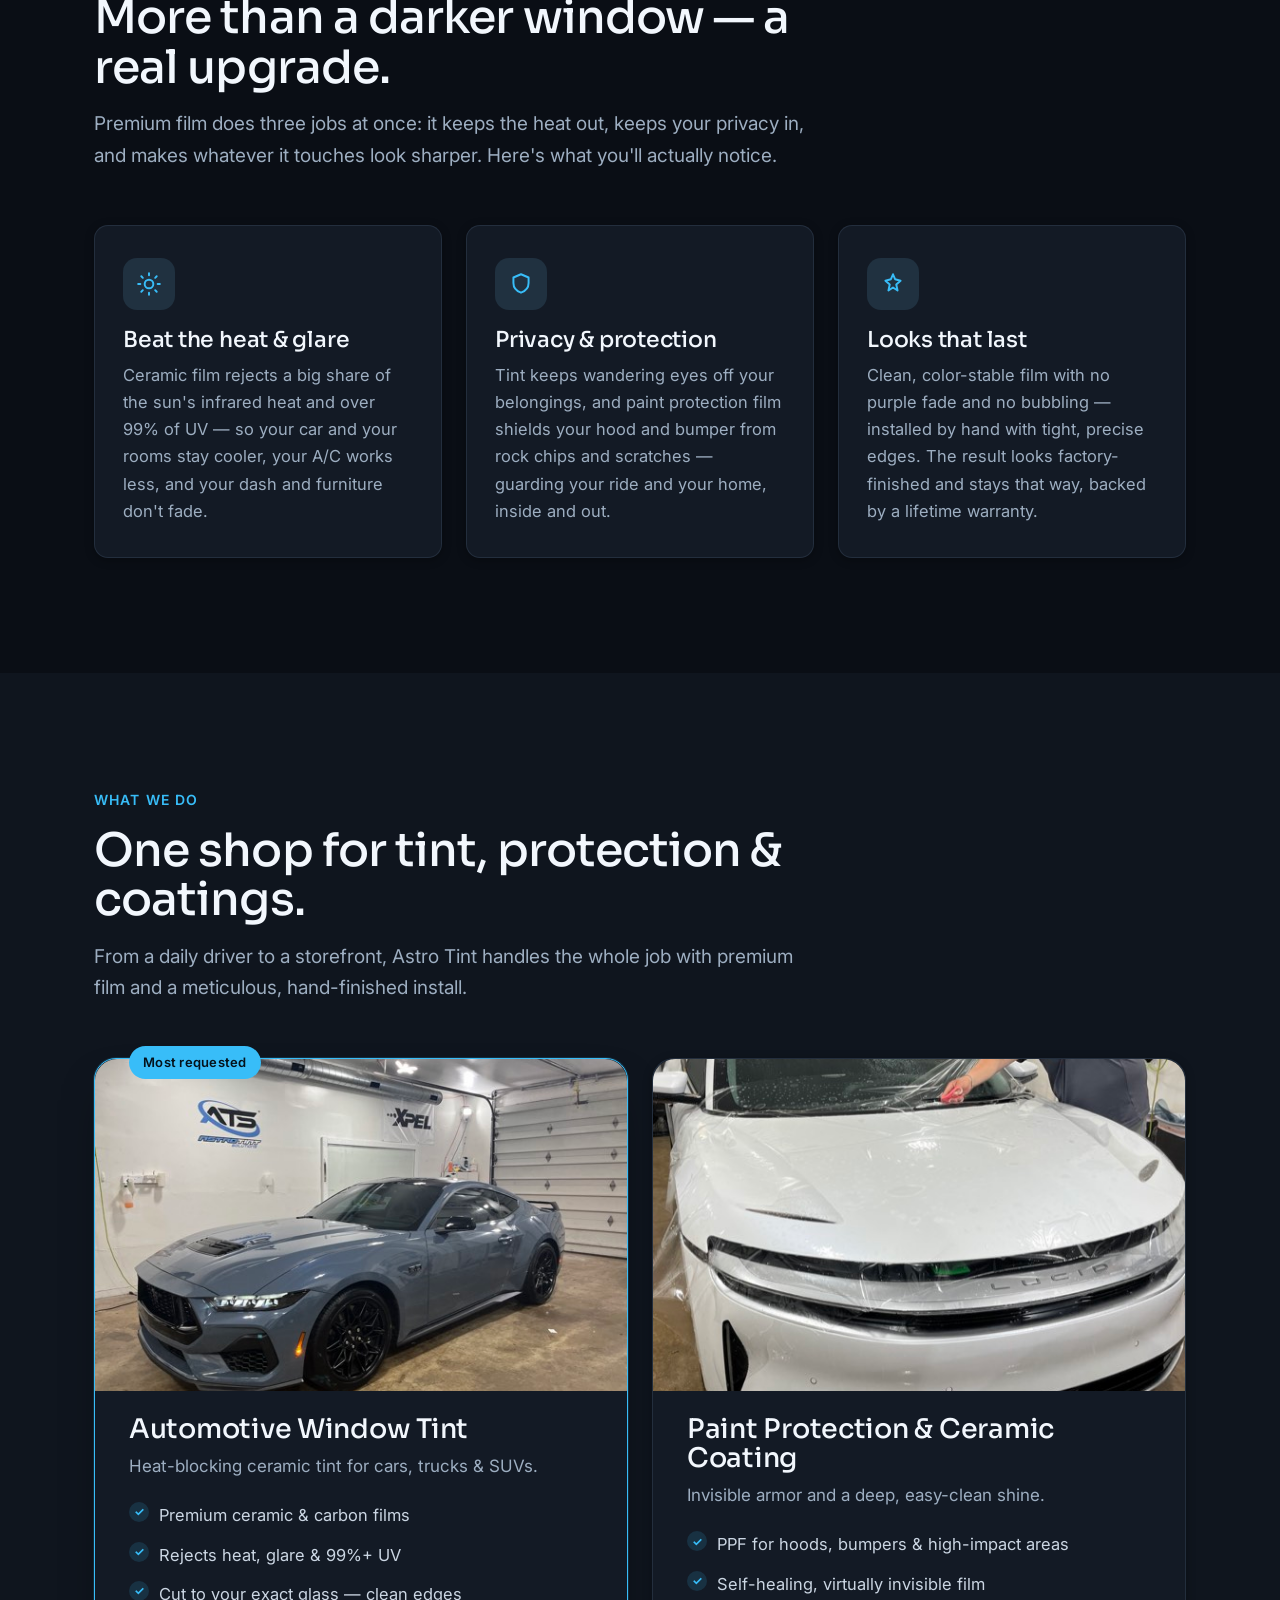
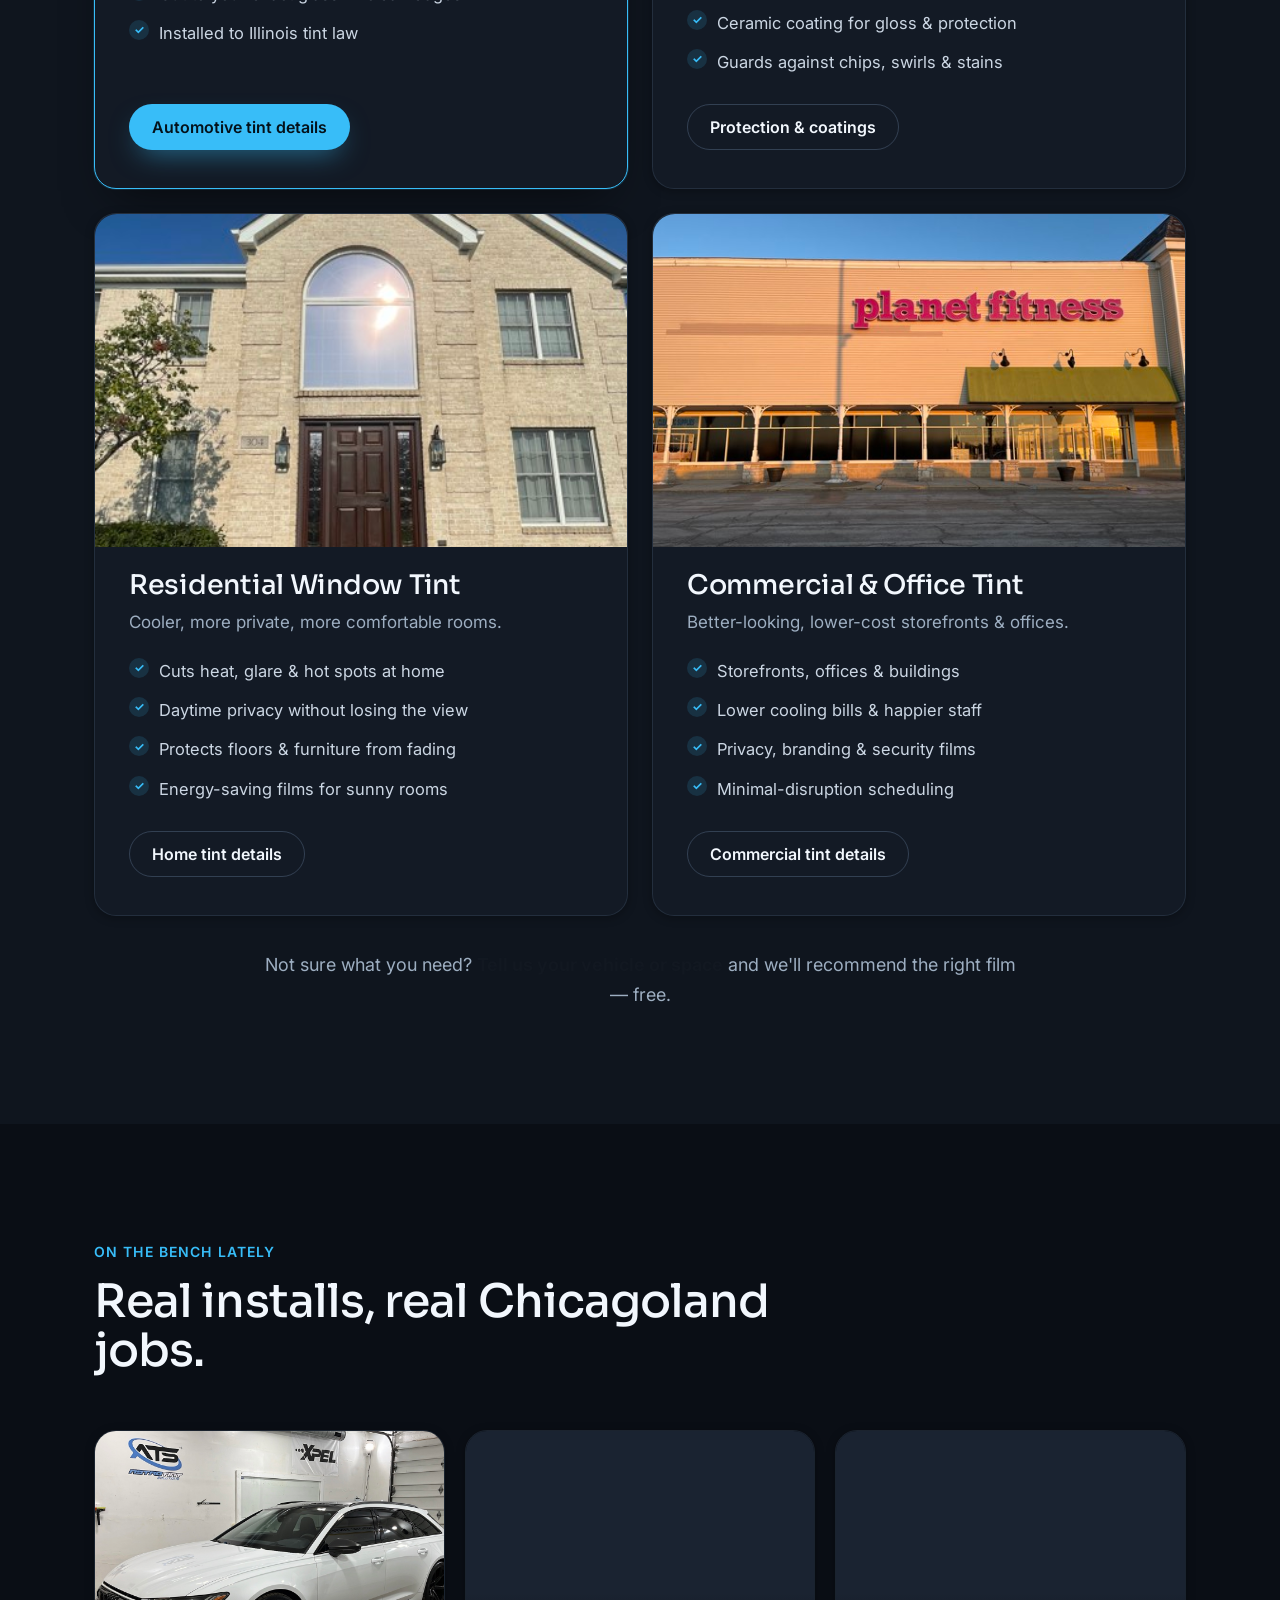
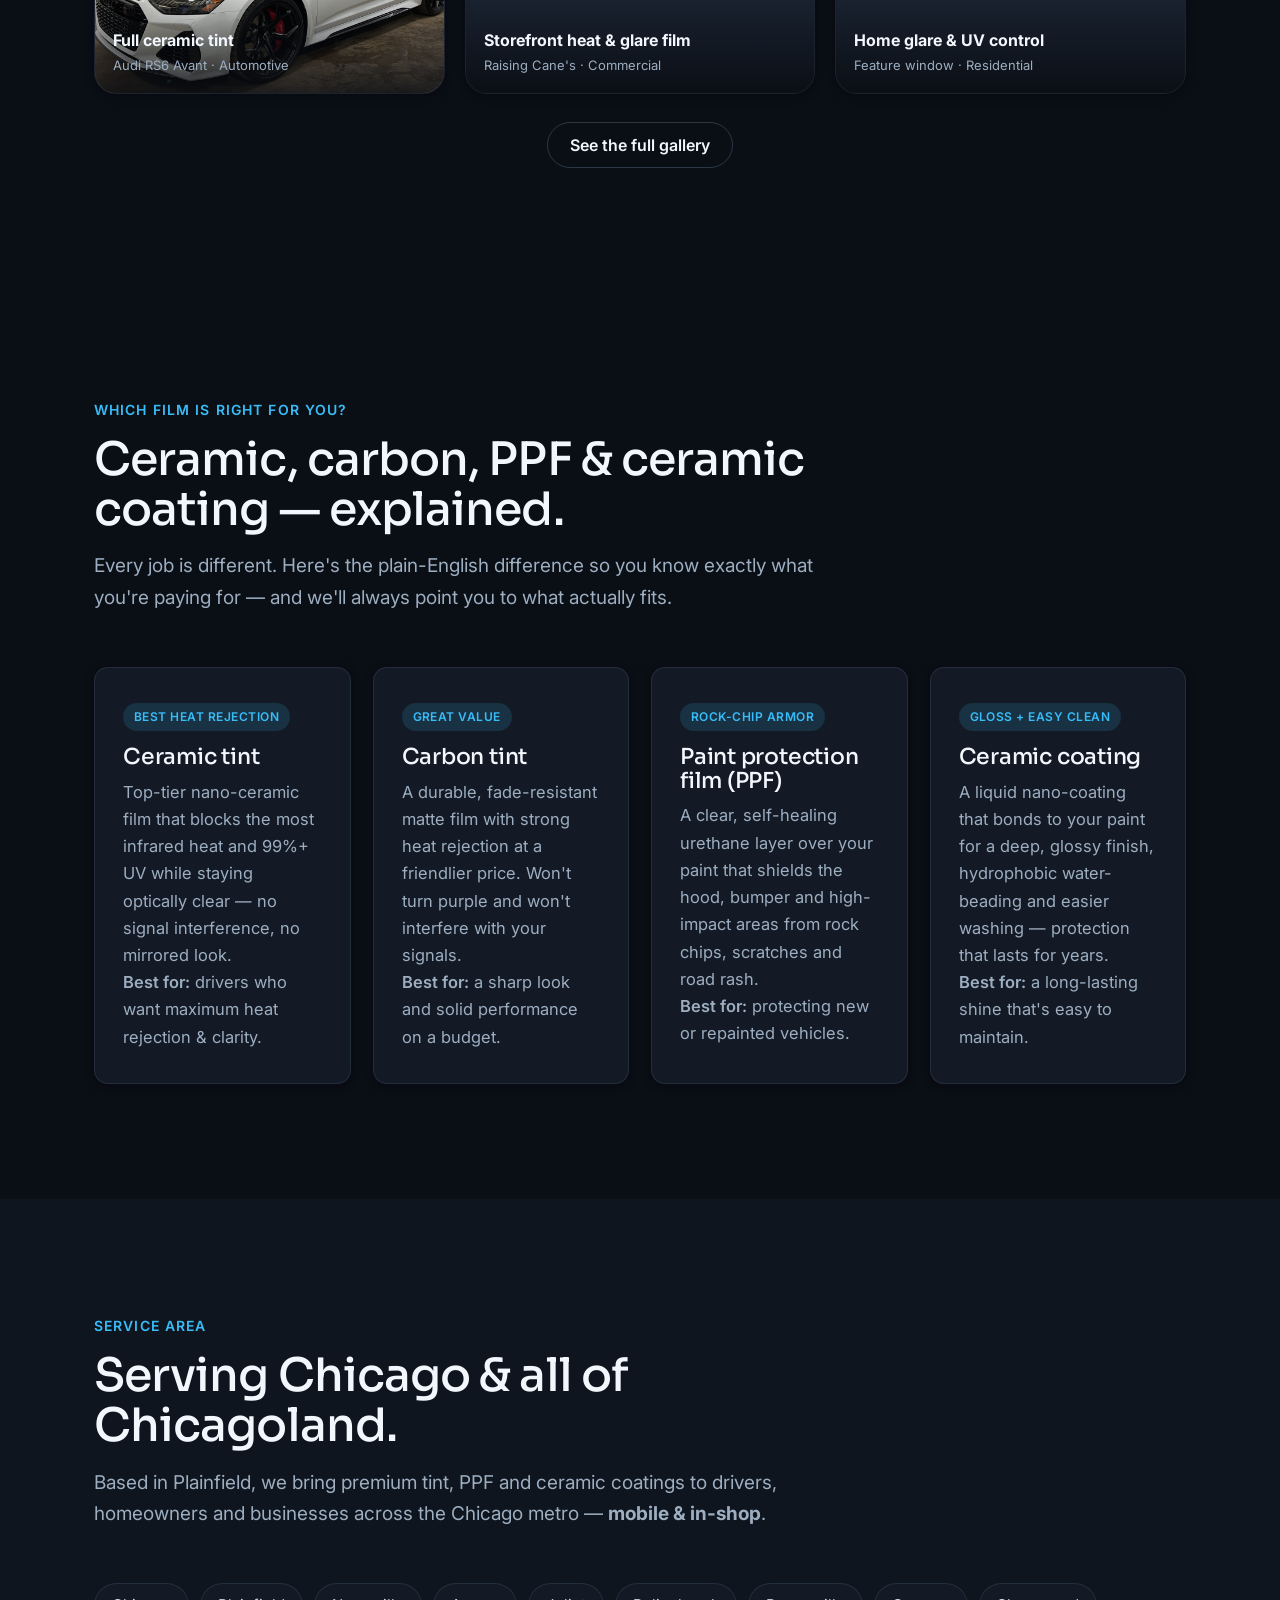
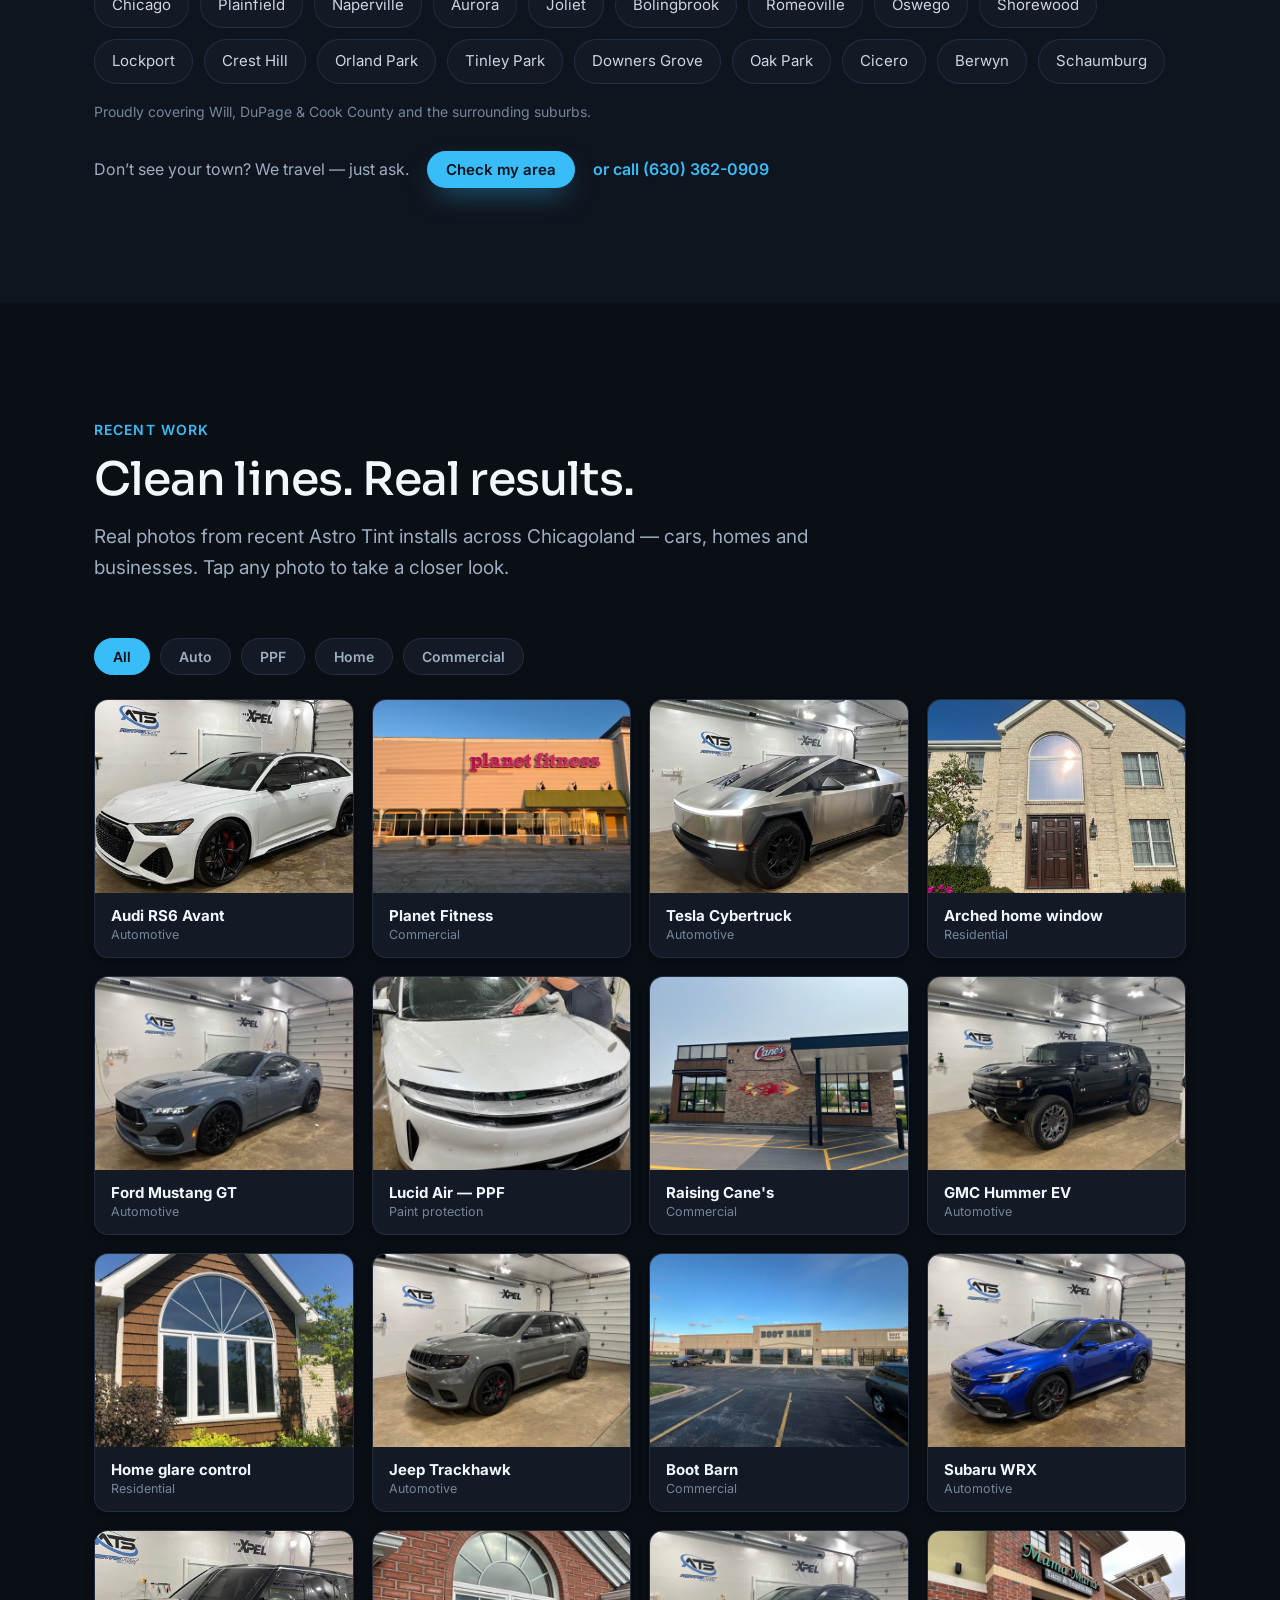
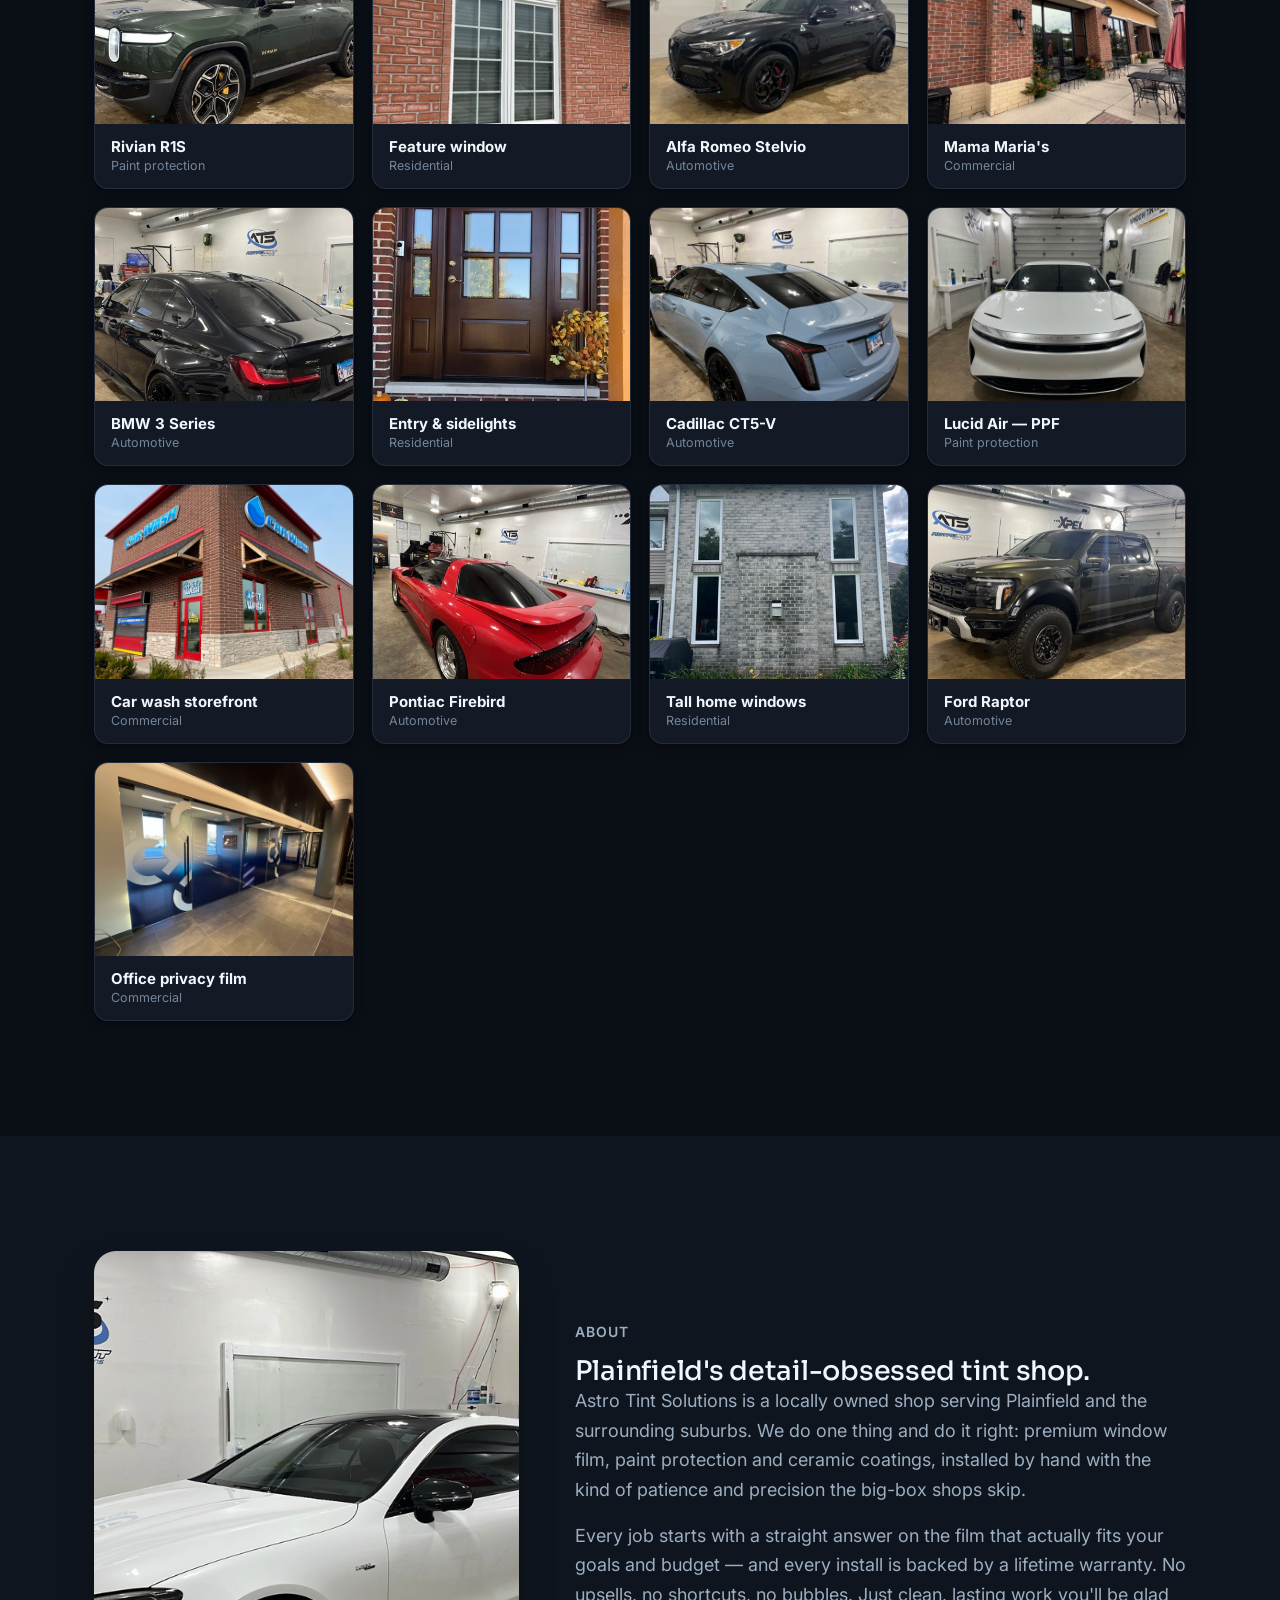
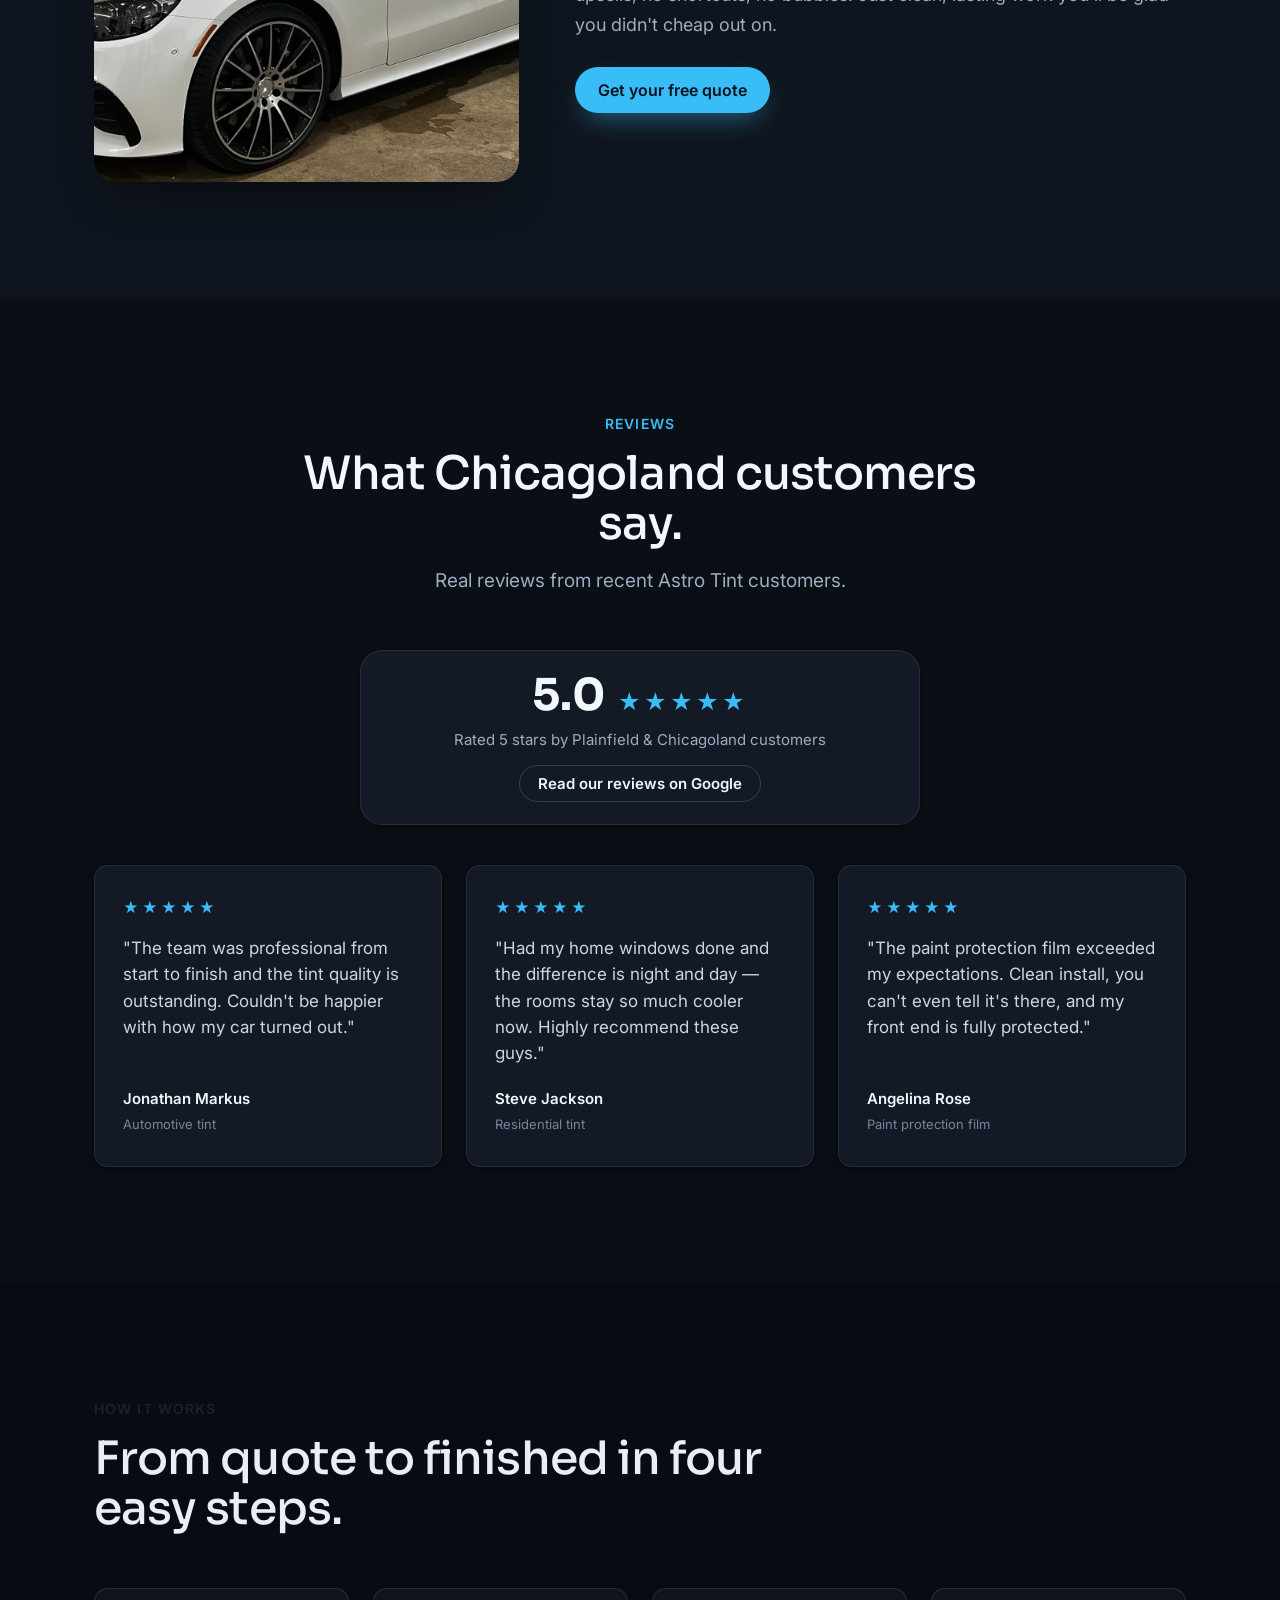
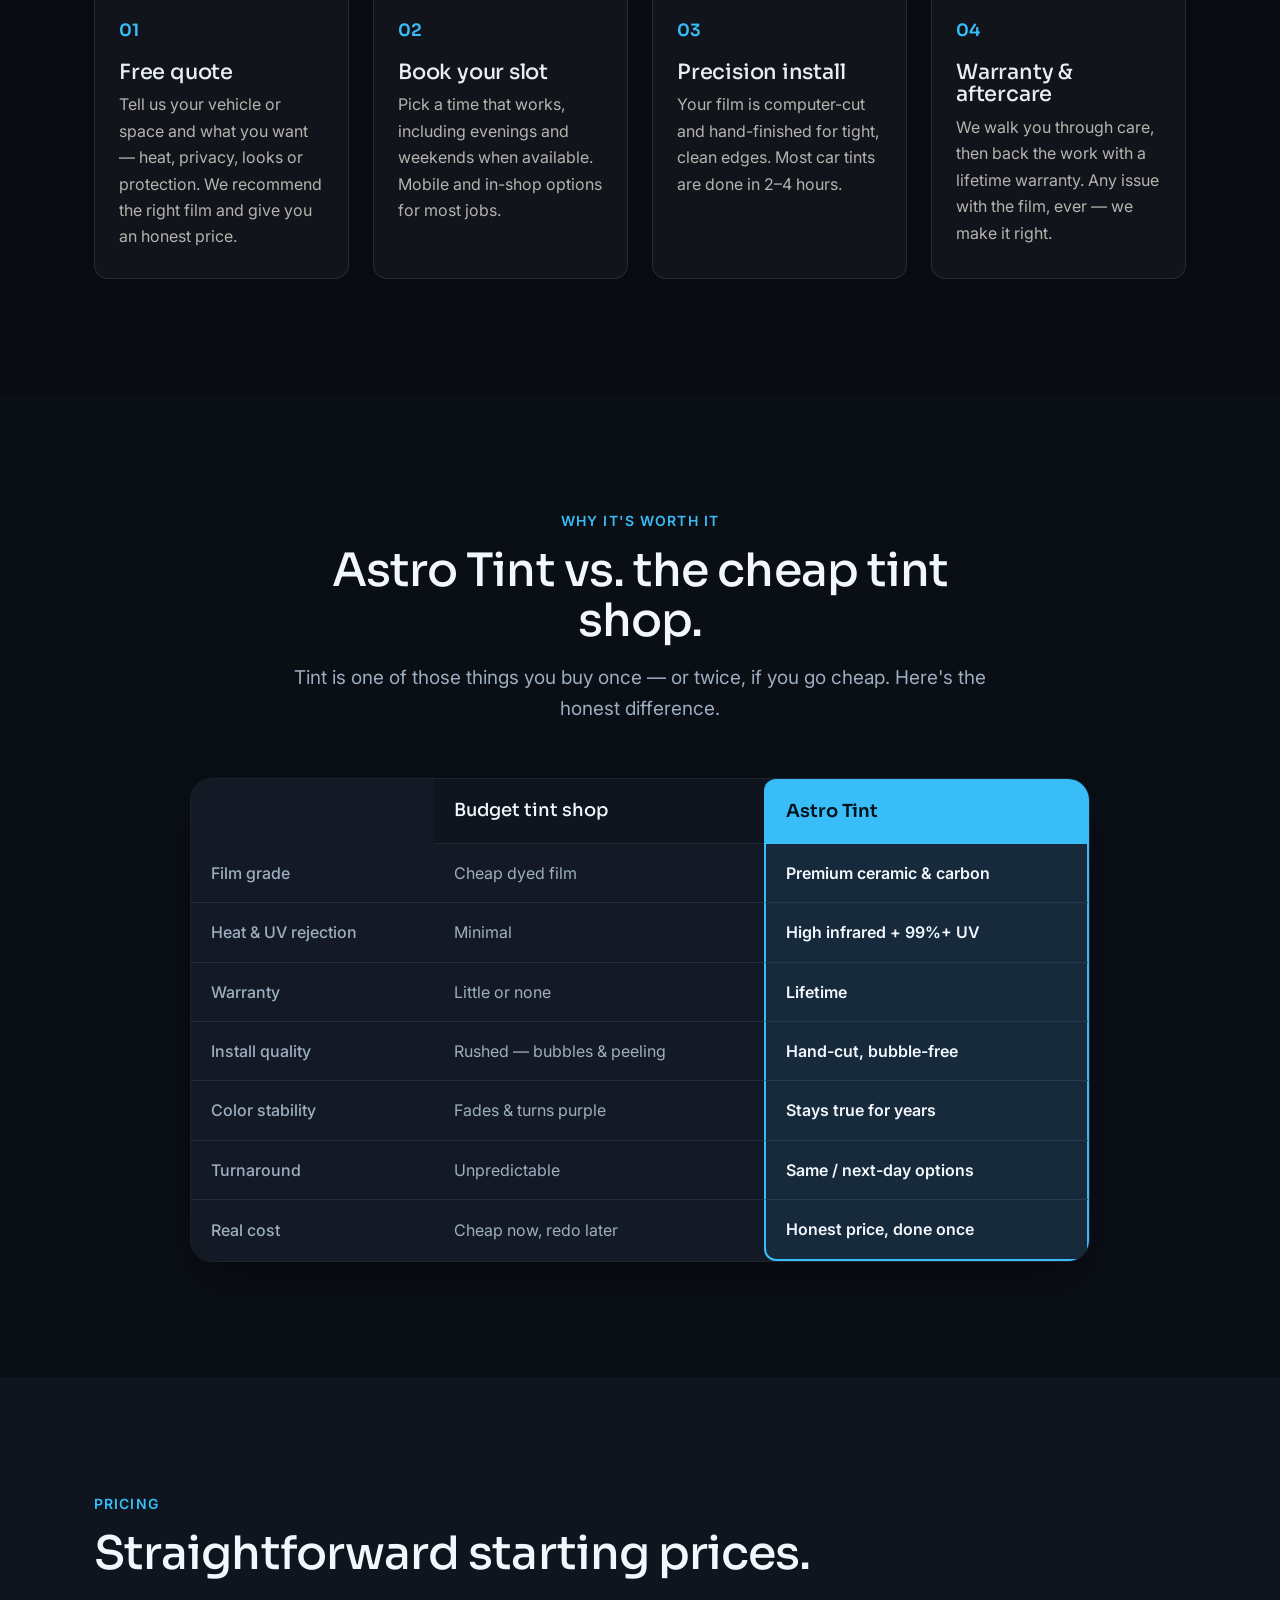
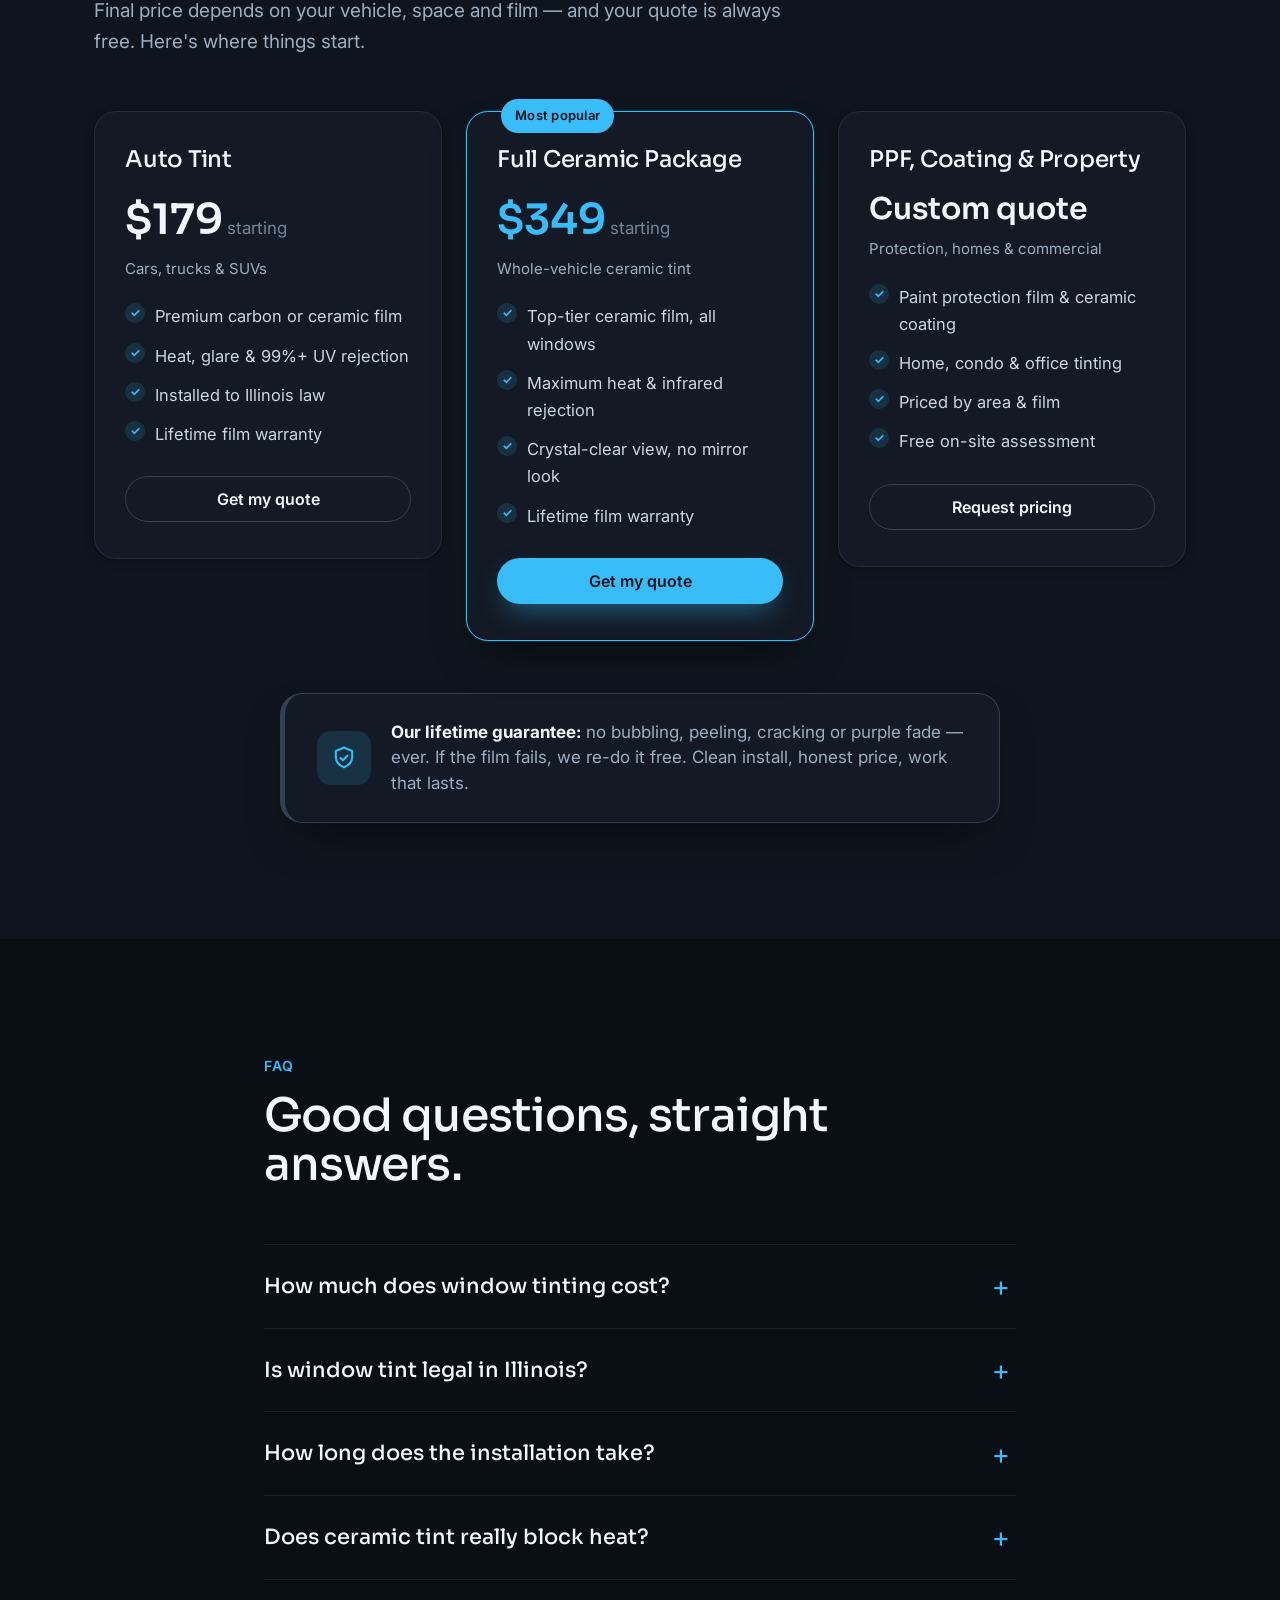
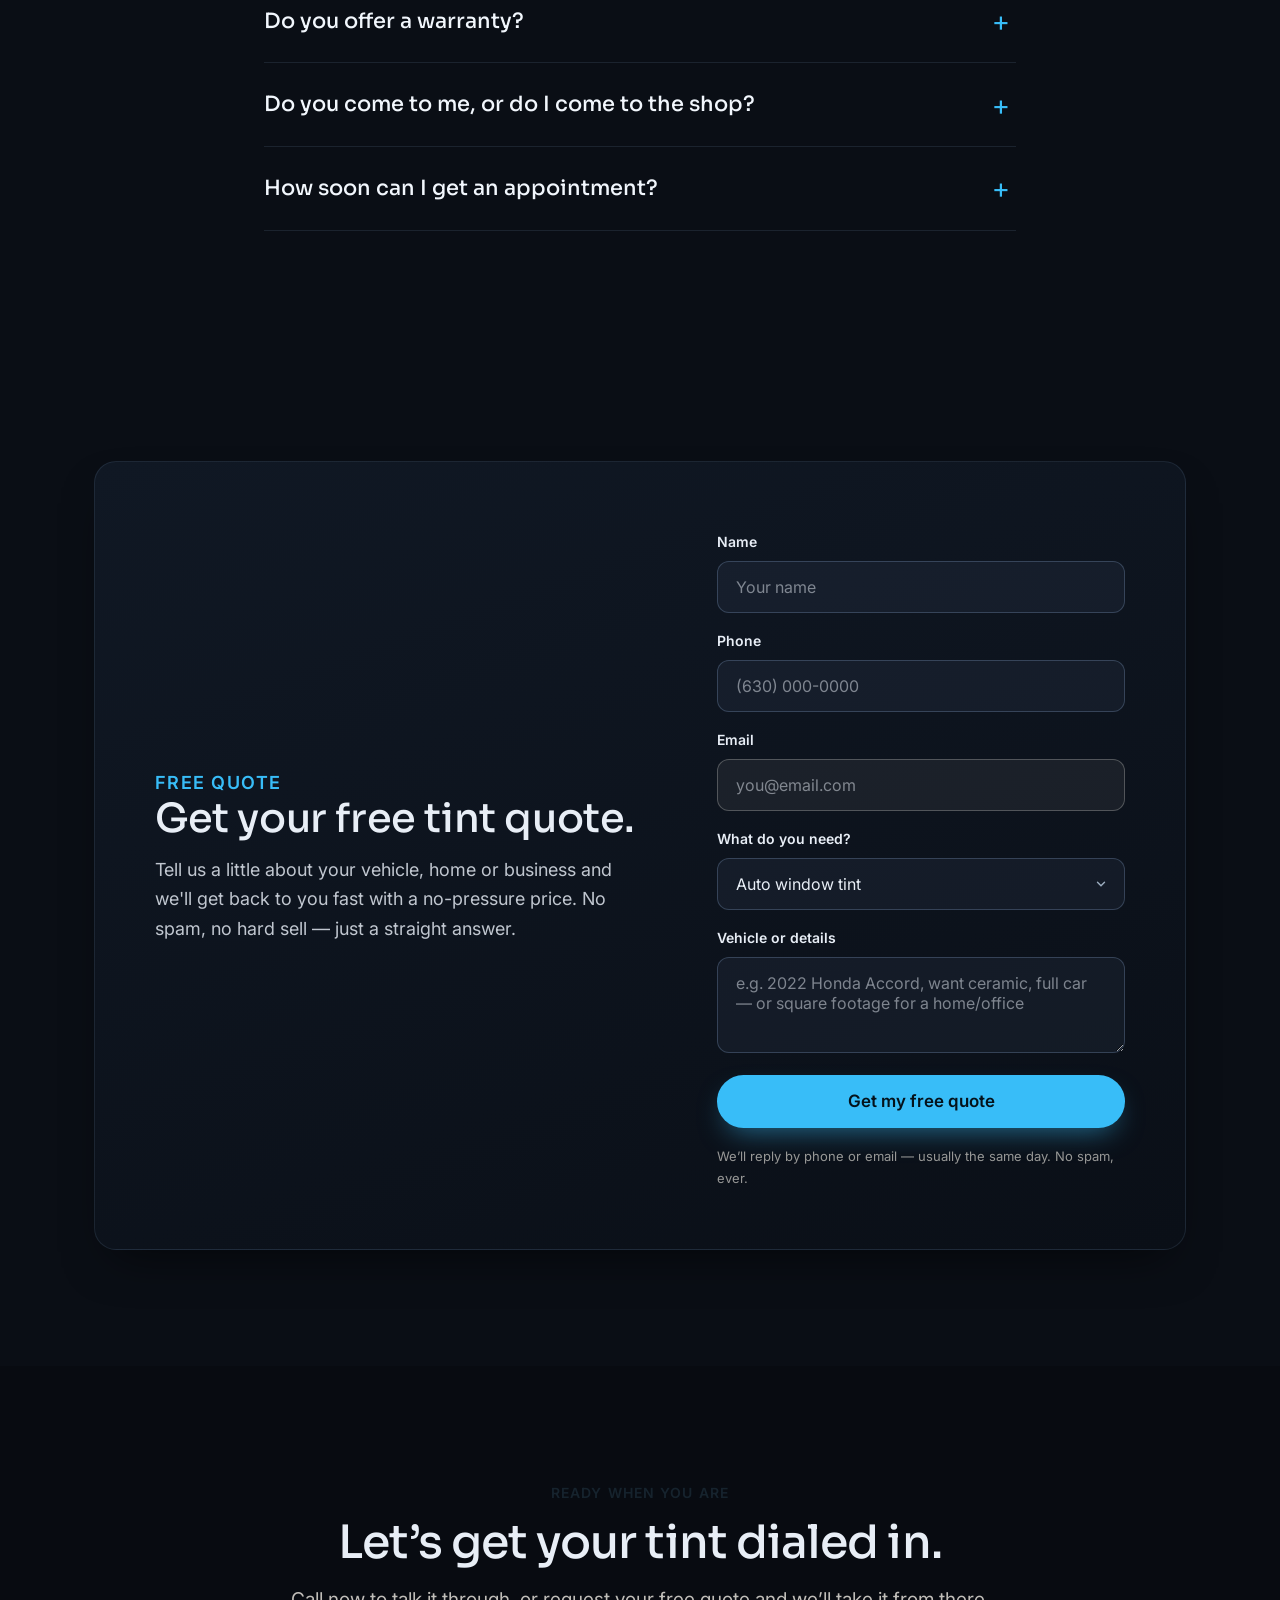
==== commit da6cfab5: "Fix paths for GitHub Pages subpath hosting (coltoncurtner.github.io/astro-tint/) Phase 2 used root-a" ====
--- a/index.html
+++ b/index.html
@@ -19,33 +19,33 @@
   <meta name="author" content="Astro Tint Solutions" />
   <meta name="robots" content="index, follow, max-image-preview:large" />
   <meta name="theme-color" content="#0A0E15" />
-  <link rel="canonical" href="https://astrotintsolutions.netlify.app/" />
+  <link rel="canonical" href="https://coltoncurtner.github.io/astro-tint/" />
 
   <!-- Open Graph / social share -->
   <meta property="og:type" content="website" />
   <meta property="og:title" content="Astro Tint Solutions — Premium Window Tint & Paint Protection" />
   <meta property="og:description" content="Ceramic window tint, PPF & ceramic coatings for cars, homes & businesses across Chicago & all of Chicagoland. Heat-blocking, glare-cutting, lifetime warranty. Free quote." />
-  <meta property="og:url" content="https://astrotintsolutions.netlify.app/" />
+  <meta property="og:url" content="https://coltoncurtner.github.io/astro-tint/" />
   <meta property="og:site_name" content="Astro Tint Solutions" />
-  <meta property="og:image" content="https://astrotintsolutions.netlify.app/assets/og-image.png" />
+  <meta property="og:image" content="https://coltoncurtner.github.io/astro-tint/assets/og-image.png" />
   <meta property="og:image:width" content="1200" />
   <meta property="og:image:height" content="630" />
   <meta property="og:image:alt" content="Astro Tint Solutions — premium window tinting in Plainfield, IL" />
   <meta name="twitter:card" content="summary_large_image" />
-  <meta name="twitter:image" content="https://astrotintsolutions.netlify.app/assets/og-image.png" />
-
-  <link rel="icon" href="/assets/favicon.svg" type="image/svg+xml" />
+  <meta name="twitter:image" content="https://coltoncurtner.github.io/astro-tint/assets/og-image.png" />
+
+  <link rel="icon" href="assets/favicon.svg" type="image/svg+xml" />
 
   <!-- Fonts — Sora (display) + Inter (body) -->
   <link rel="preconnect" href="https://fonts.googleapis.com" />
   <link rel="preconnect" href="https://fonts.gstatic.com" crossorigin />
   <link href="https://fonts.googleapis.com/css2?family=Sora:wght@500;600;700&family=Inter:wght@400;500;600&display=swap" rel="stylesheet" />
 
-  <link rel="stylesheet" href="/css/styles.css?v=4" />
+  <link rel="stylesheet" href="css/styles.css?v=4" />
 
   <!-- Preload the hero image for a fast LCP -->
-  <link rel="preload" as="image" href="/assets/hero.jpg" media="(min-width: 641px)" />
-  <link rel="preload" as="image" href="/assets/hero-sm.jpg" media="(max-width: 640px)" />
+  <link rel="preload" as="image" href="assets/hero.jpg" media="(min-width: 641px)" />
+  <link rel="preload" as="image" href="assets/hero-sm.jpg" media="(max-width: 640px)" />
 
   <!-- ============================================================
        STRUCTURED DATA — real Astro Tint details (Plainfield local pack).
@@ -61,11 +61,11 @@
     "@context": "https://schema.org",
     "@type": "AutoBodyShop",
     "additionalType": "https://schema.org/HomeAndConstructionBusiness",
-    "@id": "https://astrotintsolutions.netlify.app/#business",
+    "@id": "https://coltoncurtner.github.io/astro-tint/#business",
     "name": "Astro Tint Solutions",
     "description": "Premium automotive, residential and commercial window tinting, paint protection film (PPF) and ceramic coatings serving Chicago and all of Chicagoland, based in Plainfield, IL.",
-    "url": "https://astrotintsolutions.netlify.app/",
-    "image": "https://astrotintsolutions.netlify.app/assets/og-image.png",
+    "url": "https://coltoncurtner.github.io/astro-tint/",
+    "image": "https://coltoncurtner.github.io/astro-tint/assets/og-image.png",
     "telephone": "+1-630-362-0909",
     "email": "seb@astrotint.com",
     "priceRange": "$$",
@@ -137,18 +137,18 @@
   <!-- ===================== HEADER ===================== -->
   <header class="site-header" id="siteHeader">
     <div class="container header-inner">
-      <a class="brand" href="/" aria-label="Astro Tint Solutions — home">
+      <a class="brand" href="index.html" aria-label="Astro Tint Solutions — home">
         <span class="brand-mark" aria-hidden="true">AT</span>
         <span class="brand-name">Astro Tint</span>
       </a>
       <nav class="nav" aria-label="Primary">
-        <a href="/services/">Services</a>
-        <a href="/#areas">Areas</a>
-        <a href="/#work">Work</a>
-        <a href="/#pricing">Pricing</a>
-        <a href="/#faq">FAQ</a>
+        <a href="services/">Services</a>
+        <a href="#areas">Areas</a>
+        <a href="#work">Work</a>
+        <a href="#pricing">Pricing</a>
+        <a href="#faq">FAQ</a>
       </nav>
-      <a class="btn btn-primary btn-sm header-cta" href="/#quote">Free quote</a>
+      <a class="btn btn-primary btn-sm header-cta" href="#quote">Free quote</a>
       <a class="header-call" href="tel:+16303620909" aria-label="Call Astro Tint at 630-362-0909">
         <svg viewBox="0 0 24 24" fill="none" stroke="currentColor" stroke-width="1.9" stroke-linecap="round" stroke-linejoin="round"><path d="M22 16.92v3a2 2 0 0 1-2.18 2 19.79 19.79 0 0 1-8.63-3.07 19.5 19.5 0 0 1-6-6 19.79 19.79 0 0 1-3.07-8.67A2 2 0 0 1 4.11 2h3a2 2 0 0 1 2 1.72c.13.96.36 1.9.7 2.81a2 2 0 0 1-.45 2.11L8.09 9.91a16 16 0 0 0 6 6l1.27-1.27a2 2 0 0 1 2.11-.45c.91.34 1.85.57 2.81.7A2 2 0 0 1 22 16.92z"/></svg>
       </a>
@@ -157,13 +157,13 @@
       </button>
     </div>
     <div class="mobile-nav" id="mobileNav" hidden>
-      <a href="/services/">Services</a>
-      <a href="/#areas">Service area</a>
-      <a href="/#work">Work</a>
-      <a href="/about/">About</a>
-      <a href="/#pricing">Pricing</a>
-      <a href="/#faq">FAQ</a>
-      <a class="btn btn-primary" href="/#quote">Free quote</a>
+      <a href="services/">Services</a>
+      <a href="#areas">Service area</a>
+      <a href="#work">Work</a>
+      <a href="about/">About</a>
+      <a href="#pricing">Pricing</a>
+      <a href="#faq">FAQ</a>
+      <a class="btn btn-primary" href="#quote">Free quote</a>
     </div>
   </header>
 
@@ -193,8 +193,8 @@
         <div class="hero-visual reveal">
           <figure class="hero-photo">
             <picture>
-              <source media="(max-width: 640px)" srcset="/assets/hero-sm.jpg" />
-              <img src="/assets/hero.jpg" alt="Tesla Cybertruck with ceramic window tint at Astro Tint Solutions in Plainfield, IL" fetchpriority="high" decoding="async" />
+              <source media="(max-width: 640px)" srcset="assets/hero-sm.jpg" />
+              <img src="assets/hero.jpg" alt="Tesla Cybertruck with ceramic window tint at Astro Tint Solutions in Plainfield, IL" fetchpriority="high" decoding="async" />
             </picture>
             <figcaption class="hero-photo-tag"><span class="dot" aria-hidden="true"></span> Ceramic tint · in our Plainfield shop</figcaption>
           </figure>
@@ -257,33 +257,33 @@
         <header class="section-head reveal"><p class="kicker">What we do</p><h2>One shop for tint, protection &amp; coatings.</h2><p class="section-sub">From a daily driver to a storefront, Astro Tint handles the whole job with premium film and a meticulous, hand-finished install.</p></header>
         <div class="services-grid">
           <article class="service-card featured reveal">
-            <span class="service-photo"><img src="/assets/work/auto-03-thumb.jpg" alt="Ford Mustang GT with ceramic automotive window tint" loading="lazy" decoding="async" /></span>
+            <span class="service-photo"><img src="assets/work/auto-03-thumb.jpg" alt="Ford Mustang GT with ceramic automotive window tint" loading="lazy" decoding="async" /></span>
             <span class="badge">Most requested</span>
             <h3>Automotive Window Tint</h3>
             <p class="service-lead">Heat-blocking ceramic tint for cars, trucks &amp; SUVs.</p>
             <ul class="ticks"><li>Premium ceramic &amp; carbon films</li><li>Rejects heat, glare &amp; 99%+ UV</li><li>Cut to your exact glass — clean edges</li><li>Installed to Illinois tint law</li></ul>
-            <a class="btn btn-primary" href="/car-tint/">Automotive tint details</a>
+            <a class="btn btn-primary" href="car-tint/">Automotive tint details</a>
           </article>
           <article class="service-card reveal">
-            <span class="service-photo"><img src="/assets/work/ppf-01-thumb.jpg" alt="Paint protection film being applied to a Lucid Air" loading="lazy" decoding="async" /></span>
+            <span class="service-photo"><img src="assets/work/ppf-01-thumb.jpg" alt="Paint protection film being applied to a Lucid Air" loading="lazy" decoding="async" /></span>
             <h3>Paint Protection &amp; Ceramic Coating</h3>
             <p class="service-lead">Invisible armor and a deep, easy-clean shine.</p>
             <ul class="ticks"><li>PPF for hoods, bumpers &amp; high-impact areas</li><li>Self-healing, virtually invisible film</li><li>Ceramic coating for gloss &amp; protection</li><li>Guards against chips, swirls &amp; stains</li></ul>
-            <a class="btn btn-ghost" href="/ppf-applications/">Protection &amp; coatings</a>
+            <a class="btn btn-ghost" href="ppf-applications/">Protection &amp; coatings</a>
           </article>
           <article class="service-card reveal">
-            <span class="service-photo"><img src="/assets/work/home-01-thumb.jpg" alt="Residential arched feature window with home tint" loading="lazy" decoding="async" /></span>
+            <span class="service-photo"><img src="assets/work/home-01-thumb.jpg" alt="Residential arched feature window with home tint" loading="lazy" decoding="async" /></span>
             <h3>Residential Window Tint</h3>
             <p class="service-lead">Cooler, more private, more comfortable rooms.</p>
             <ul class="ticks"><li>Cuts heat, glare &amp; hot spots at home</li><li>Daytime privacy without losing the view</li><li>Protects floors &amp; furniture from fading</li><li>Energy-saving films for sunny rooms</li></ul>
-            <a class="btn btn-ghost" href="/residential-tint/">Home tint details</a>
+            <a class="btn btn-ghost" href="residential-tint/">Home tint details</a>
           </article>
           <article class="service-card reveal">
-            <span class="service-photo"><img src="/assets/work/comm-01-thumb.jpg" alt="Planet Fitness storefront windows tinted by Astro Tint" loading="lazy" decoding="async" /></span>
+            <span class="service-photo"><img src="assets/work/comm-01-thumb.jpg" alt="Planet Fitness storefront windows tinted by Astro Tint" loading="lazy" decoding="async" /></span>
             <h3>Commercial &amp; Office Tint</h3>
             <p class="service-lead">Better-looking, lower-cost storefronts &amp; offices.</p>
             <ul class="ticks"><li>Storefronts, offices &amp; buildings</li><li>Lower cooling bills &amp; happier staff</li><li>Privacy, branding &amp; security films</li><li>Minimal-disruption scheduling</li></ul>
-            <a class="btn btn-ghost" href="/commercial-buildings/">Commercial tint details</a>
+            <a class="btn btn-ghost" href="commercial-buildings/">Commercial tint details</a>
           </article>
         </div>
         <p class="services-note reveal">Not sure what you need? <strong>Tell us your vehicle or space</strong> and we'll recommend the right film — free.</p>
@@ -295,9 +295,9 @@
       <div class="container">
         <header class="section-head reveal"><p class="kicker">On the bench lately</p><h2>Real installs, real Chicagoland jobs.</h2></header>
         <div class="projects-strip reveal">
-          <figure class="project-shot"><img src="/assets/work/auto-01.jpg" alt="White Audi RS6 Avant with full ceramic window tint" loading="lazy" decoding="async" /><figcaption><strong>Full ceramic tint</strong><span>Audi RS6 Avant · Automotive</span></figcaption></figure>
-          <figure class="project-shot"><img src="/assets/work/comm-02.jpg" alt="Raising Cane's restaurant storefront with tinted windows" loading="lazy" decoding="async" /><figcaption><strong>Storefront heat &amp; glare film</strong><span>Raising Cane's · Commercial</span></figcaption></figure>
-          <figure class="project-shot"><img src="/assets/work/home-03.jpg" alt="Residential brick home with a tinted arched feature window" loading="lazy" decoding="async" /><figcaption><strong>Home glare &amp; UV control</strong><span>Feature window · Residential</span></figcaption></figure>
+          <figure class="project-shot"><img src="assets/work/auto-01.jpg" alt="White Audi RS6 Avant with full ceramic window tint" loading="lazy" decoding="async" /><figcaption><strong>Full ceramic tint</strong><span>Audi RS6 Avant · Automotive</span></figcaption></figure>
+          <figure class="project-shot"><img src="assets/work/comm-02.jpg" alt="Raising Cane's restaurant storefront with tinted windows" loading="lazy" decoding="async" /><figcaption><strong>Storefront heat &amp; glare film</strong><span>Raising Cane's · Commercial</span></figcaption></figure>
+          <figure class="project-shot"><img src="assets/work/home-03.jpg" alt="Residential brick home with a tinted arched feature window" loading="lazy" decoding="async" /><figcaption><strong>Home glare &amp; UV control</strong><span>Feature window · Residential</span></figcaption></figure>
         </div>
         <p class="projects-cta reveal"><a class="btn btn-ghost" href="#work">See the full gallery</a></p>
       </div>
@@ -381,31 +381,31 @@
           <button class="work-filter" type="button" data-filter="commercial" aria-pressed="false">Commercial</button>
         </div>
         <ul class="work-grid reveal">
-          <li class="work-item" data-cat="auto"><button class="work-card" type="button" data-title="Full ceramic tint — Audi RS6 Avant" data-tag="Automotive" data-img="/assets/work/auto-01.jpg"><img src="/assets/work/auto-01-thumb.jpg" alt="White Audi RS6 Avant with fresh ceramic window tint at Astro Tint's shop" loading="lazy" decoding="async" /><span class="work-card-meta"><strong>Audi RS6 Avant</strong><span>Automotive</span></span></button></li>
-          <li class="work-item" data-cat="commercial"><button class="work-card" type="button" data-title="Storefront heat &amp; glare film — Planet Fitness" data-tag="Commercial" data-img="/assets/work/comm-01.jpg"><img src="/assets/work/comm-01-thumb.jpg" alt="Planet Fitness storefront windows tinted by Astro Tint" loading="lazy" decoding="async" /><span class="work-card-meta"><strong>Planet Fitness</strong><span>Commercial</span></span></button></li>
-          <li class="work-item" data-cat="auto"><button class="work-card" type="button" data-title="Ceramic tint — Tesla Cybertruck" data-tag="Automotive" data-img="/assets/work/auto-02.jpg"><img src="/assets/work/auto-02-thumb.jpg" alt="Tesla Cybertruck with ceramic window tint in the Astro Tint shop" loading="lazy" decoding="async" /><span class="work-card-meta"><strong>Tesla Cybertruck</strong><span>Automotive</span></span></button></li>
-          <li class="work-item" data-cat="home"><button class="work-card" type="button" data-title="Home window tint — arched feature window" data-tag="Residential" data-img="/assets/work/home-01.jpg"><img src="/assets/work/home-01-thumb.jpg" alt="Residential arched feature window with tint on a brick home" loading="lazy" decoding="async" /><span class="work-card-meta"><strong>Arched home window</strong><span>Residential</span></span></button></li>
-          <li class="work-item" data-cat="auto"><button class="work-card" type="button" data-title="Ceramic tint — Ford Mustang GT" data-tag="Automotive" data-img="/assets/work/auto-03.jpg"><img src="/assets/work/auto-03-thumb.jpg" alt="Grey Ford Mustang GT with ceramic window tint" loading="lazy" decoding="async" /><span class="work-card-meta"><strong>Ford Mustang GT</strong><span>Automotive</span></span></button></li>
-          <li class="work-item" data-cat="ppf"><button class="work-card" type="button" data-title="Paint protection film — Lucid Air" data-tag="Paint protection" data-img="/assets/work/ppf-01.jpg"><img src="/assets/work/ppf-01-thumb.jpg" alt="Paint protection film being installed on a white Lucid Air" loading="lazy" decoding="async" /><span class="work-card-meta"><strong>Lucid Air — PPF</strong><span>Paint protection</span></span></button></li>
-          <li class="work-item" data-cat="commercial"><button class="work-card" type="button" data-title="Restaurant storefront tint — Raising Cane's" data-tag="Commercial" data-img="/assets/work/comm-02.jpg"><img src="/assets/work/comm-02-thumb.jpg" alt="Raising Cane's restaurant storefront with tinted windows" loading="lazy" decoding="async" /><span class="work-card-meta"><strong>Raising Cane's</strong><span>Commercial</span></span></button></li>
-          <li class="work-item" data-cat="auto"><button class="work-card" type="button" data-title="Ceramic tint — GMC Hummer EV" data-tag="Automotive" data-img="/assets/work/auto-04.jpg"><img src="/assets/work/auto-04-thumb.jpg" alt="Black GMC Hummer EV with ceramic window tint" loading="lazy" decoding="async" /><span class="work-card-meta"><strong>GMC Hummer EV</strong><span>Automotive</span></span></button></li>
-          <li class="work-item" data-cat="home"><button class="work-card" type="button" data-title="Residential glare control" data-tag="Residential" data-img="/assets/work/home-02.jpg"><img src="/assets/work/home-02-thumb.jpg" alt="Arched residential window with glare-control film on a shingled home" loading="lazy" decoding="async" /><span class="work-card-meta"><strong>Home glare control</strong><span>Residential</span></span></button></li>
-          <li class="work-item" data-cat="auto"><button class="work-card" type="button" data-title="Ceramic tint — Jeep Grand Cherokee Trackhawk" data-tag="Automotive" data-img="/assets/work/auto-05.jpg"><img src="/assets/work/auto-05-thumb.jpg" alt="Grey Jeep Grand Cherokee Trackhawk with ceramic window tint" loading="lazy" decoding="async" /><span class="work-card-meta"><strong>Jeep Trackhawk</strong><span>Automotive</span></span></button></li>
-          <li class="work-item" data-cat="commercial"><button class="work-card" type="button" data-title="Retail storefront tint — Boot Barn" data-tag="Commercial" data-img="/assets/work/comm-03.jpg"><img src="/assets/work/comm-03-thumb.jpg" alt="Boot Barn retail storefront with tinted windows" loading="lazy" decoding="async" /><span class="work-card-meta"><strong>Boot Barn</strong><span>Commercial</span></span></button></li>
-          <li class="work-item" data-cat="auto"><button class="work-card" type="button" data-title="Ceramic tint — Subaru WRX" data-tag="Automotive" data-img="/assets/work/auto-06.jpg"><img src="/assets/work/auto-06-thumb.jpg" alt="Blue Subaru WRX with ceramic window tint" loading="lazy" decoding="async" /><span class="work-card-meta"><strong>Subaru WRX</strong><span>Automotive</span></span></button></li>
-          <li class="work-item" data-cat="ppf"><button class="work-card" type="button" data-title="Paint protection &amp; tint — Rivian R1S" data-tag="Paint protection" data-img="/assets/work/ppf-03.jpg"><img src="/assets/work/ppf-03-thumb.jpg" alt="Green Rivian R1S at the Astro Tint protection bay" loading="lazy" decoding="async" /><span class="work-card-meta"><strong>Rivian R1S</strong><span>Paint protection</span></span></button></li>
-          <li class="work-item" data-cat="home"><button class="work-card" type="button" data-title="Home window tint — feature window" data-tag="Residential" data-img="/assets/work/home-03.jpg"><img src="/assets/work/home-03-thumb.jpg" alt="Arched feature window with residential tint on a brick home" loading="lazy" decoding="async" /><span class="work-card-meta"><strong>Feature window</strong><span>Residential</span></span></button></li>
-          <li class="work-item" data-cat="auto"><button class="work-card" type="button" data-title="Ceramic tint — Alfa Romeo Stelvio" data-tag="Automotive" data-img="/assets/work/auto-07.jpg"><img src="/assets/work/auto-07-thumb.jpg" alt="Black Alfa Romeo Stelvio with ceramic window tint" loading="lazy" decoding="async" /><span class="work-card-meta"><strong>Alfa Romeo Stelvio</strong><span>Automotive</span></span></button></li>
-          <li class="work-item" data-cat="commercial"><button class="work-card" type="button" data-title="Restaurant storefront tint — Mama Maria's" data-tag="Commercial" data-img="/assets/work/comm-04.jpg"><img src="/assets/work/comm-04-thumb.jpg" alt="Mama Maria's Taco &amp; Tequila Bar storefront with tinted windows" loading="lazy" decoding="async" /><span class="work-card-meta"><strong>Mama Maria's</strong><span>Commercial</span></span></button></li>
-          <li class="work-item" data-cat="auto"><button class="work-card" type="button" data-title="Ceramic tint — BMW 3 Series" data-tag="Automotive" data-img="/assets/work/auto-08.jpg"><img src="/assets/work/auto-08-thumb.jpg" alt="Black BMW 3 Series with ceramic window tint" loading="lazy" decoding="async" /><span class="work-card-meta"><strong>BMW 3 Series</strong><span>Automotive</span></span></button></li>
-          <li class="work-item" data-cat="home"><button class="work-card" type="button" data-title="Entry &amp; sidelight privacy film" data-tag="Residential" data-img="/assets/work/home-04.jpg"><img src="/assets/work/home-04-thumb.jpg" alt="Residential front entry door and sidelights with privacy film" loading="lazy" decoding="async" /><span class="work-card-meta"><strong>Entry &amp; sidelights</strong><span>Residential</span></span></button></li>
-          <li class="work-item" data-cat="auto"><button class="work-card" type="button" data-title="Ceramic tint — Cadillac CT5-V" data-tag="Automotive" data-img="/assets/work/auto-09.jpg"><img src="/assets/work/auto-09-thumb.jpg" alt="Light blue Cadillac CT5-V with ceramic window tint" loading="lazy" decoding="async" /><span class="work-card-meta"><strong>Cadillac CT5-V</strong><span>Automotive</span></span></button></li>
-          <li class="work-item" data-cat="ppf"><button class="work-card" type="button" data-title="Paint protection film — Lucid Air" data-tag="Paint protection" data-img="/assets/work/ppf-02.jpg"><img src="/assets/work/ppf-02-thumb.jpg" alt="White Lucid Air protected with paint protection film" loading="lazy" decoding="async" /><span class="work-card-meta"><strong>Lucid Air — PPF</strong><span>Paint protection</span></span></button></li>
-          <li class="work-item" data-cat="commercial"><button class="work-card" type="button" data-title="Commercial storefront tint — car wash" data-tag="Commercial" data-img="/assets/work/comm-05.jpg"><img src="/assets/work/comm-05-thumb.jpg" alt="Car wash building storefront with tinted windows" loading="lazy" decoding="async" /><span class="work-card-meta"><strong>Car wash storefront</strong><span>Commercial</span></span></button></li>
-          <li class="work-item" data-cat="auto"><button class="work-card" type="button" data-title="Classic ceramic tint — Pontiac Firebird" data-tag="Automotive" data-img="/assets/work/auto-10.jpg"><img src="/assets/work/auto-10-thumb.jpg" alt="Red Pontiac Firebird with ceramic window tint" loading="lazy" decoding="async" /><span class="work-card-meta"><strong>Pontiac Firebird</strong><span>Automotive</span></span></button></li>
-          <li class="work-item" data-cat="home"><button class="work-card" type="button" data-title="Home window tint — tall windows" data-tag="Residential" data-img="/assets/work/home-05.jpg"><img src="/assets/work/home-05-thumb.jpg" alt="Two-story grey brick home with tinted tall windows" loading="lazy" decoding="async" /><span class="work-card-meta"><strong>Tall home windows</strong><span>Residential</span></span></button></li>
-          <li class="work-item" data-cat="auto"><button class="work-card" type="button" data-title="Ceramic tint — Ford F-150 Raptor" data-tag="Automotive" data-img="/assets/work/auto-11.jpg"><img src="/assets/work/auto-11-thumb.jpg" alt="Ford F-150 Raptor with ceramic window tint" loading="lazy" decoding="async" /><span class="work-card-meta"><strong>Ford Raptor</strong><span>Automotive</span></span></button></li>
-          <li class="work-item" data-cat="commercial"><button class="work-card" type="button" data-title="Office privacy &amp; branding film" data-tag="Commercial" data-img="/assets/work/comm-06.jpg"><img src="/assets/work/comm-06-thumb.jpg" alt="Branded frosted glass office partition with privacy film" loading="lazy" decoding="async" /><span class="work-card-meta"><strong>Office privacy film</strong><span>Commercial</span></span></button></li>
+          <li class="work-item" data-cat="auto"><button class="work-card" type="button" data-title="Full ceramic tint — Audi RS6 Avant" data-tag="Automotive" data-img="assets/work/auto-01.jpg"><img src="assets/work/auto-01-thumb.jpg" alt="White Audi RS6 Avant with fresh ceramic window tint at Astro Tint's shop" loading="lazy" decoding="async" /><span class="work-card-meta"><strong>Audi RS6 Avant</strong><span>Automotive</span></span></button></li>
+          <li class="work-item" data-cat="commercial"><button class="work-card" type="button" data-title="Storefront heat &amp; glare film — Planet Fitness" data-tag="Commercial" data-img="assets/work/comm-01.jpg"><img src="assets/work/comm-01-thumb.jpg" alt="Planet Fitness storefront windows tinted by Astro Tint" loading="lazy" decoding="async" /><span class="work-card-meta"><strong>Planet Fitness</strong><span>Commercial</span></span></button></li>
+          <li class="work-item" data-cat="auto"><button class="work-card" type="button" data-title="Ceramic tint — Tesla Cybertruck" data-tag="Automotive" data-img="assets/work/auto-02.jpg"><img src="assets/work/auto-02-thumb.jpg" alt="Tesla Cybertruck with ceramic window tint in the Astro Tint shop" loading="lazy" decoding="async" /><span class="work-card-meta"><strong>Tesla Cybertruck</strong><span>Automotive</span></span></button></li>
+          <li class="work-item" data-cat="home"><button class="work-card" type="button" data-title="Home window tint — arched feature window" data-tag="Residential" data-img="assets/work/home-01.jpg"><img src="assets/work/home-01-thumb.jpg" alt="Residential arched feature window with tint on a brick home" loading="lazy" decoding="async" /><span class="work-card-meta"><strong>Arched home window</strong><span>Residential</span></span></button></li>
+          <li class="work-item" data-cat="auto"><button class="work-card" type="button" data-title="Ceramic tint — Ford Mustang GT" data-tag="Automotive" data-img="assets/work/auto-03.jpg"><img src="assets/work/auto-03-thumb.jpg" alt="Grey Ford Mustang GT with ceramic window tint" loading="lazy" decoding="async" /><span class="work-card-meta"><strong>Ford Mustang GT</strong><span>Automotive</span></span></button></li>
+          <li class="work-item" data-cat="ppf"><button class="work-card" type="button" data-title="Paint protection film — Lucid Air" data-tag="Paint protection" data-img="assets/work/ppf-01.jpg"><img src="assets/work/ppf-01-thumb.jpg" alt="Paint protection film being installed on a white Lucid Air" loading="lazy" decoding="async" /><span class="work-card-meta"><strong>Lucid Air — PPF</strong><span>Paint protection</span></span></button></li>
+          <li class="work-item" data-cat="commercial"><button class="work-card" type="button" data-title="Restaurant storefront tint — Raising Cane's" data-tag="Commercial" data-img="assets/work/comm-02.jpg"><img src="assets/work/comm-02-thumb.jpg" alt="Raising Cane's restaurant storefront with tinted windows" loading="lazy" decoding="async" /><span class="work-card-meta"><strong>Raising Cane's</strong><span>Commercial</span></span></button></li>
+          <li class="work-item" data-cat="auto"><button class="work-card" type="button" data-title="Ceramic tint — GMC Hummer EV" data-tag="Automotive" data-img="assets/work/auto-04.jpg"><img src="assets/work/auto-04-thumb.jpg" alt="Black GMC Hummer EV with ceramic window tint" loading="lazy" decoding="async" /><span class="work-card-meta"><strong>GMC Hummer EV</strong><span>Automotive</span></span></button></li>
+          <li class="work-item" data-cat="home"><button class="work-card" type="button" data-title="Residential glare control" data-tag="Residential" data-img="assets/work/home-02.jpg"><img src="assets/work/home-02-thumb.jpg" alt="Arched residential window with glare-control film on a shingled home" loading="lazy" decoding="async" /><span class="work-card-meta"><strong>Home glare control</strong><span>Residential</span></span></button></li>
+          <li class="work-item" data-cat="auto"><button class="work-card" type="button" data-title="Ceramic tint — Jeep Grand Cherokee Trackhawk" data-tag="Automotive" data-img="assets/work/auto-05.jpg"><img src="assets/work/auto-05-thumb.jpg" alt="Grey Jeep Grand Cherokee Trackhawk with ceramic window tint" loading="lazy" decoding="async" /><span class="work-card-meta"><strong>Jeep Trackhawk</strong><span>Automotive</span></span></button></li>
+          <li class="work-item" data-cat="commercial"><button class="work-card" type="button" data-title="Retail storefront tint — Boot Barn" data-tag="Commercial" data-img="assets/work/comm-03.jpg"><img src="assets/work/comm-03-thumb.jpg" alt="Boot Barn retail storefront with tinted windows" loading="lazy" decoding="async" /><span class="work-card-meta"><strong>Boot Barn</strong><span>Commercial</span></span></button></li>
+          <li class="work-item" data-cat="auto"><button class="work-card" type="button" data-title="Ceramic tint — Subaru WRX" data-tag="Automotive" data-img="assets/work/auto-06.jpg"><img src="assets/work/auto-06-thumb.jpg" alt="Blue Subaru WRX with ceramic window tint" loading="lazy" decoding="async" /><span class="work-card-meta"><strong>Subaru WRX</strong><span>Automotive</span></span></button></li>
+          <li class="work-item" data-cat="ppf"><button class="work-card" type="button" data-title="Paint protection &amp; tint — Rivian R1S" data-tag="Paint protection" data-img="assets/work/ppf-03.jpg"><img src="assets/work/ppf-03-thumb.jpg" alt="Green Rivian R1S at the Astro Tint protection bay" loading="lazy" decoding="async" /><span class="work-card-meta"><strong>Rivian R1S</strong><span>Paint protection</span></span></button></li>
+          <li class="work-item" data-cat="home"><button class="work-card" type="button" data-title="Home window tint — feature window" data-tag="Residential" data-img="assets/work/home-03.jpg"><img src="assets/work/home-03-thumb.jpg" alt="Arched feature window with residential tint on a brick home" loading="lazy" decoding="async" /><span class="work-card-meta"><strong>Feature window</strong><span>Residential</span></span></button></li>
+          <li class="work-item" data-cat="auto"><button class="work-card" type="button" data-title="Ceramic tint — Alfa Romeo Stelvio" data-tag="Automotive" data-img="assets/work/auto-07.jpg"><img src="assets/work/auto-07-thumb.jpg" alt="Black Alfa Romeo Stelvio with ceramic window tint" loading="lazy" decoding="async" /><span class="work-card-meta"><strong>Alfa Romeo Stelvio</strong><span>Automotive</span></span></button></li>
+          <li class="work-item" data-cat="commercial"><button class="work-card" type="button" data-title="Restaurant storefront tint — Mama Maria's" data-tag="Commercial" data-img="assets/work/comm-04.jpg"><img src="assets/work/comm-04-thumb.jpg" alt="Mama Maria's Taco &amp; Tequila Bar storefront with tinted windows" loading="lazy" decoding="async" /><span class="work-card-meta"><strong>Mama Maria's</strong><span>Commercial</span></span></button></li>
+          <li class="work-item" data-cat="auto"><button class="work-card" type="button" data-title="Ceramic tint — BMW 3 Series" data-tag="Automotive" data-img="assets/work/auto-08.jpg"><img src="assets/work/auto-08-thumb.jpg" alt="Black BMW 3 Series with ceramic window tint" loading="lazy" decoding="async" /><span class="work-card-meta"><strong>BMW 3 Series</strong><span>Automotive</span></span></button></li>
+          <li class="work-item" data-cat="home"><button class="work-card" type="button" data-title="Entry &amp; sidelight privacy film" data-tag="Residential" data-img="assets/work/home-04.jpg"><img src="assets/work/home-04-thumb.jpg" alt="Residential front entry door and sidelights with privacy film" loading="lazy" decoding="async" /><span class="work-card-meta"><strong>Entry &amp; sidelights</strong><span>Residential</span></span></button></li>
+          <li class="work-item" data-cat="auto"><button class="work-card" type="button" data-title="Ceramic tint — Cadillac CT5-V" data-tag="Automotive" data-img="assets/work/auto-09.jpg"><img src="assets/work/auto-09-thumb.jpg" alt="Light blue Cadillac CT5-V with ceramic window tint" loading="lazy" decoding="async" /><span class="work-card-meta"><strong>Cadillac CT5-V</strong><span>Automotive</span></span></button></li>
+          <li class="work-item" data-cat="ppf"><button class="work-card" type="button" data-title="Paint protection film — Lucid Air" data-tag="Paint protection" data-img="assets/work/ppf-02.jpg"><img src="assets/work/ppf-02-thumb.jpg" alt="White Lucid Air protected with paint protection film" loading="lazy" decoding="async" /><span class="work-card-meta"><strong>Lucid Air — PPF</strong><span>Paint protection</span></span></button></li>
+          <li class="work-item" data-cat="commercial"><button class="work-card" type="button" data-title="Commercial storefront tint — car wash" data-tag="Commercial" data-img="assets/work/comm-05.jpg"><img src="assets/work/comm-05-thumb.jpg" alt="Car wash building storefront with tinted windows" loading="lazy" decoding="async" /><span class="work-card-meta"><strong>Car wash storefront</strong><span>Commercial</span></span></button></li>
+          <li class="work-item" data-cat="auto"><button class="work-card" type="button" data-title="Classic ceramic tint — Pontiac Firebird" data-tag="Automotive" data-img="assets/work/auto-10.jpg"><img src="assets/work/auto-10-thumb.jpg" alt="Red Pontiac Firebird with ceramic window tint" loading="lazy" decoding="async" /><span class="work-card-meta"><strong>Pontiac Firebird</strong><span>Automotive</span></span></button></li>
+          <li class="work-item" data-cat="home"><button class="work-card" type="button" data-title="Home window tint — tall windows" data-tag="Residential" data-img="assets/work/home-05.jpg"><img src="assets/work/home-05-thumb.jpg" alt="Two-story grey brick home with tinted tall windows" loading="lazy" decoding="async" /><span class="work-card-meta"><strong>Tall home windows</strong><span>Residential</span></span></button></li>
+          <li class="work-item" data-cat="auto"><button class="work-card" type="button" data-title="Ceramic tint — Ford F-150 Raptor" data-tag="Automotive" data-img="assets/work/auto-11.jpg"><img src="assets/work/auto-11-thumb.jpg" alt="Ford F-150 Raptor with ceramic window tint" loading="lazy" decoding="async" /><span class="work-card-meta"><strong>Ford Raptor</strong><span>Automotive</span></span></button></li>
+          <li class="work-item" data-cat="commercial"><button class="work-card" type="button" data-title="Office privacy &amp; branding film" data-tag="Commercial" data-img="assets/work/comm-06.jpg"><img src="assets/work/comm-06-thumb.jpg" alt="Branded frosted glass office partition with privacy film" loading="lazy" decoding="async" /><span class="work-card-meta"><strong>Office privacy film</strong><span>Commercial</span></span></button></li>
         </ul>
         <p class="work-empty muted" hidden>No photos in this category yet — <a href="#quote">ask us about your project</a>.</p>
       </div>
@@ -423,7 +423,7 @@
     <section class="section section-tint" id="about">
       <div class="container about-grid">
         <div class="about-photo-frame reveal">
-          <img class="about-photo" src="/assets/about.jpg" alt="The Astro Tint Solutions team in Plainfield, IL" loading="lazy" decoding="async"
+          <img class="about-photo" src="assets/about.jpg" alt="The Astro Tint Solutions team in Plainfield, IL" loading="lazy" decoding="async"
                onerror="this.style.display='none';document.getElementById('aboutPhotoFallback').style.display='flex';" />
           <div class="about-photo about-photo--placeholder" id="aboutPhotoFallback" aria-hidden="true" style="display:none">
             <svg viewBox="0 0 24 24" fill="none" stroke="currentColor" stroke-width="1.4" stroke-linecap="round" stroke-linejoin="round"><circle cx="12" cy="9" r="3.5"/><path d="M5 20 c0-3.9 3.1-7 7-7 s7 3.1 7 7"/></svg>
@@ -550,7 +550,7 @@
       <div class="container">
         <div class="teardown reveal">
           <div class="teardown-copy"><p class="kicker">Free quote</p><h2>Get your free tint quote.</h2><p>Tell us a little about your vehicle, home or business and we'll get back to you fast with a no-pressure price. No spam, no hard sell — just a straight answer.</p></div>
-          <form class="teardown-form" name="quote" method="POST" data-netlify="true" netlify-honeypot="bot-field" action="/thanks.html">
+          <form class="teardown-form" name="quote" method="POST" data-netlify="true" netlify-honeypot="bot-field" action="thanks.html">
             <input type="hidden" name="form-name" value="quote" />
             <p class="hp"><label>Don&rsquo;t fill this out: <input name="bot-field" /></label></p>
             <label for="q-name">Name</label>
@@ -610,13 +610,13 @@
   <footer class="site-footer">
     <div class="container footer-inner">
       <div class="footer-brand">
-        <a class="brand" href="/"><span class="brand-mark" aria-hidden="true">AT</span><span class="brand-name">Astro Tint</span></a>
+        <a class="brand" href="index.html"><span class="brand-mark" aria-hidden="true">AT</span><span class="brand-name">Astro Tint</span></a>
         <p>Premium window tint, paint protection &amp; ceramic coatings for cars, homes &amp; businesses in Plainfield, IL.</p>
-        <a class="btn btn-primary btn-sm" href="/#quote">Get a free quote</a>
+        <a class="btn btn-primary btn-sm" href="#quote">Get a free quote</a>
       </div>
       <nav class="footer-nav" aria-label="Footer">
-        <div><h4>Services</h4><a href="/car-tint/">Automotive tint</a><a href="/ppf-applications/">Paint protection film</a><a href="/ceramic-coatings/">Ceramic coating</a><a href="/residential-tint/">Residential tint</a><a href="/commercial-buildings/">Commercial tint</a><a href="/office-tint/">Office tint</a></div>
-        <div><h4>Explore</h4><a href="/services/">All services</a><a href="/#work">Work</a><a href="/about/">About</a><a href="/#pricing">Pricing</a><a href="/#faq">FAQ</a><a href="/contact/">Contact</a></div>
+        <div><h4>Services</h4><a href="car-tint/">Automotive tint</a><a href="ppf-applications/">Paint protection film</a><a href="ceramic-coatings/">Ceramic coating</a><a href="residential-tint/">Residential tint</a><a href="commercial-buildings/">Commercial tint</a><a href="office-tint/">Office tint</a></div>
+        <div><h4>Explore</h4><a href="services/">All services</a><a href="#work">Work</a><a href="about/">About</a><a href="#pricing">Pricing</a><a href="#faq">FAQ</a><a href="contact/">Contact</a></div>
         <div><h4>Get in touch</h4><a href="tel:+16303620909">(630) 362-0909</a><a href="mailto:seb@astrotint.com">seb@astrotint.com</a><a href="https://www.facebook.com/astrotintservices" target="_blank" rel="noopener">Facebook</a><a href="https://www.instagram.com/astrotintsolutions/" target="_blank" rel="noopener">Instagram</a></div>
       </nav>
     </div>
@@ -627,6 +627,6 @@
   </footer>
 
   <div class="mobile-cta" id="mobileCta"><a class="btn btn-primary" href="#quote">Get my free quote</a></div>
-  <script src="/js/main.js?v=2" defer></script>
+  <script src="js/main.js?v=2" defer></script>
 </body>
 </html>
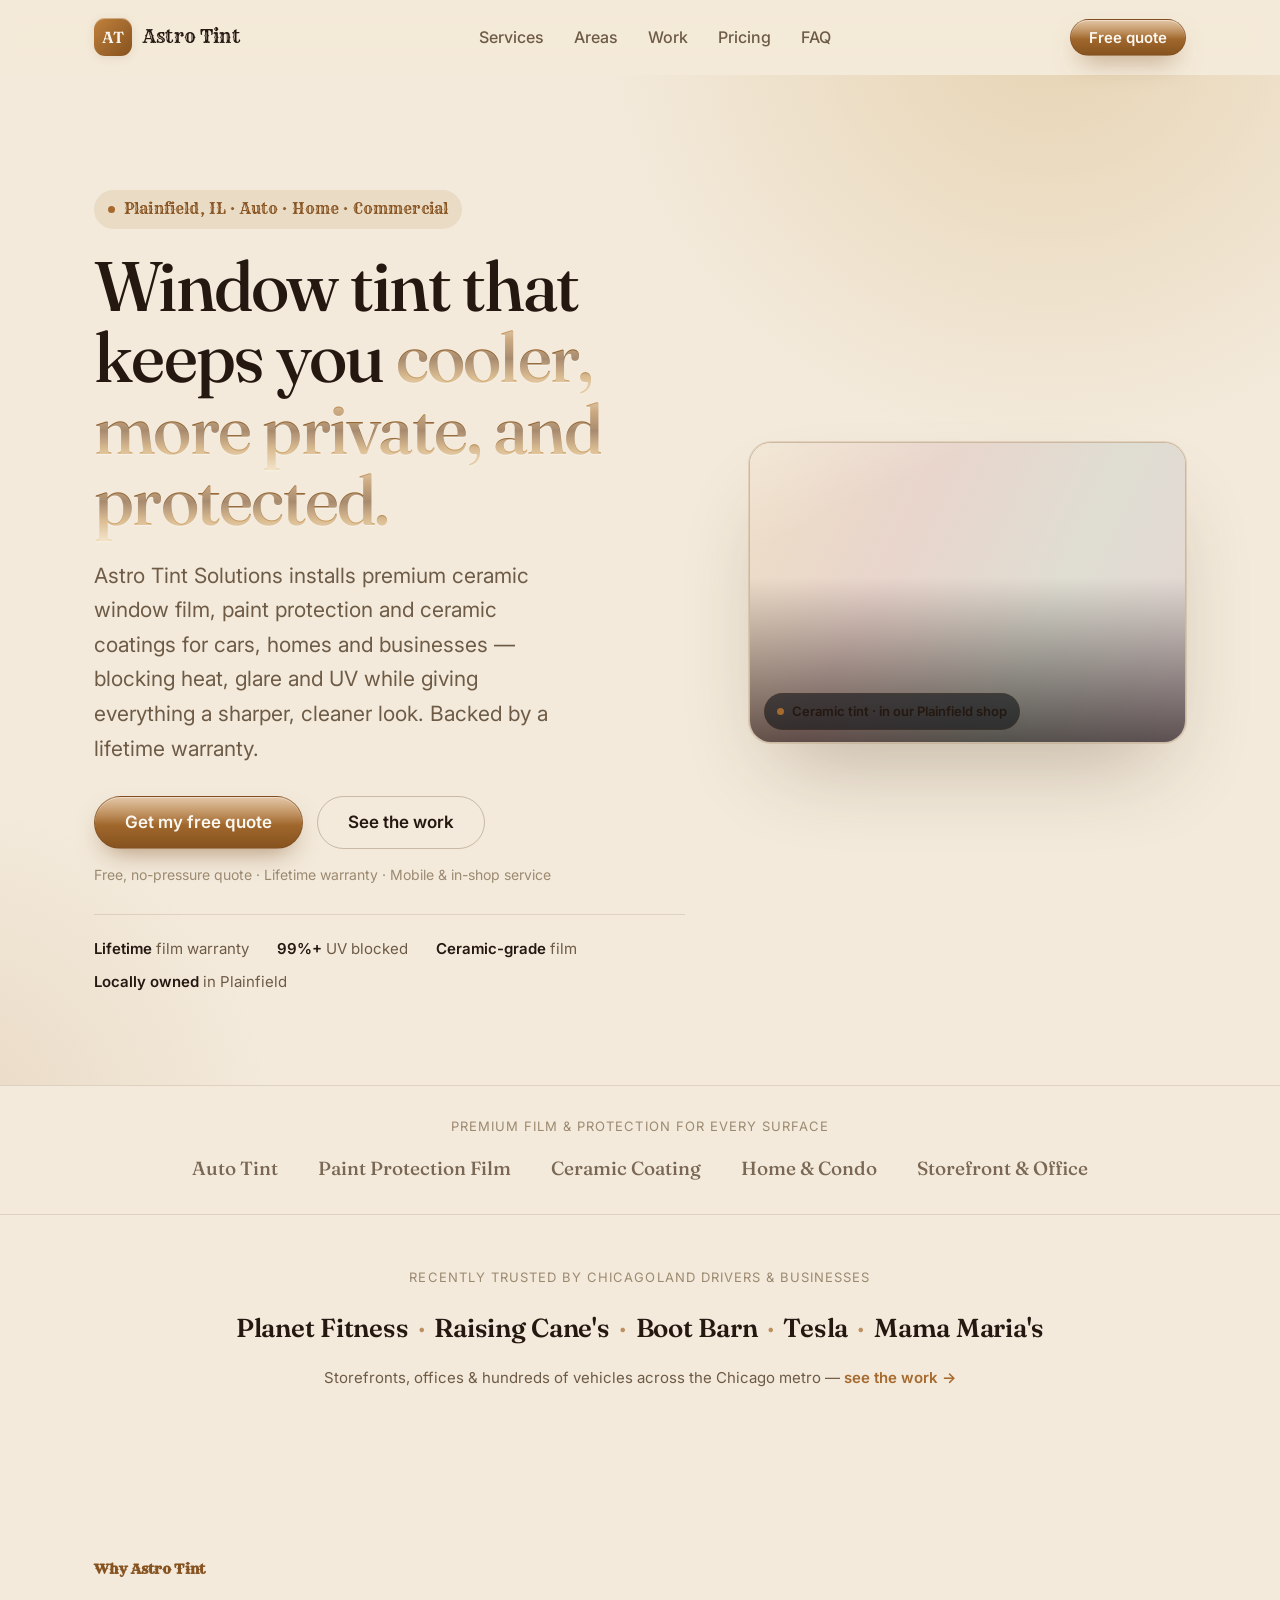
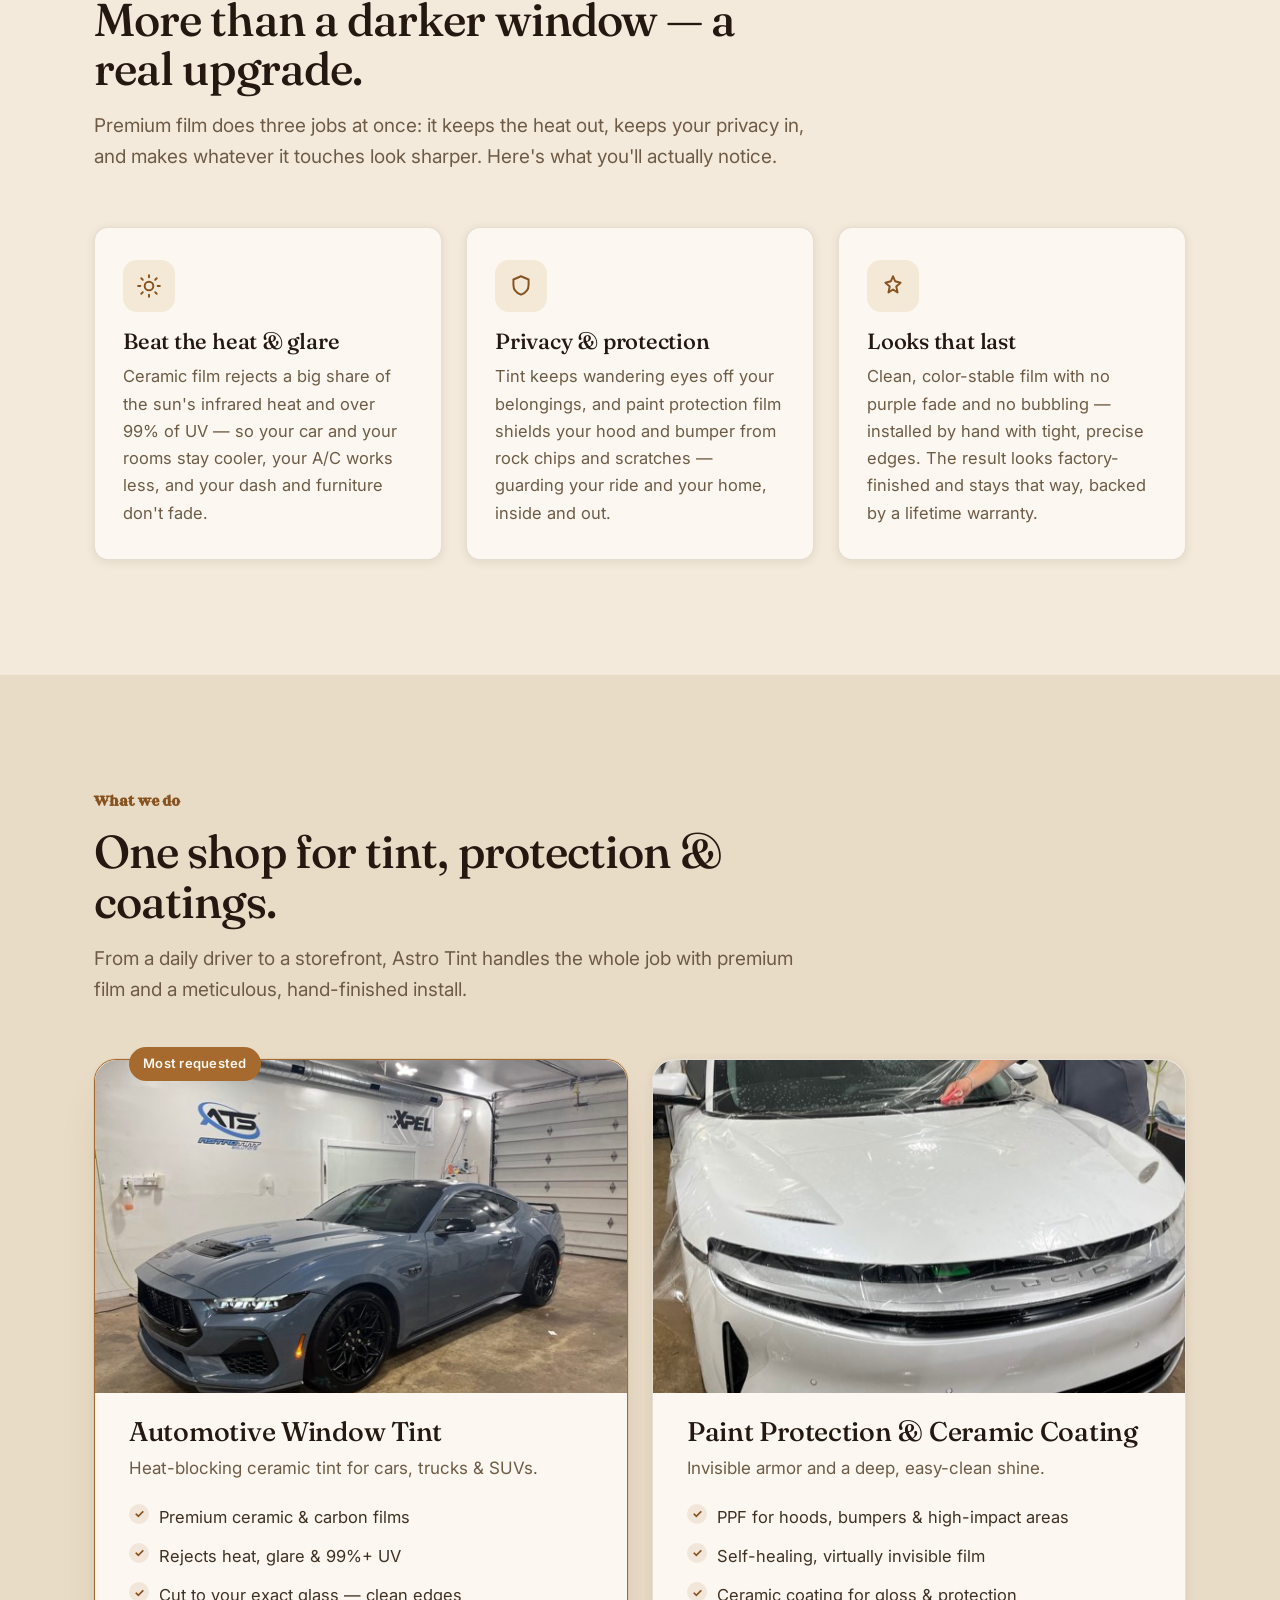
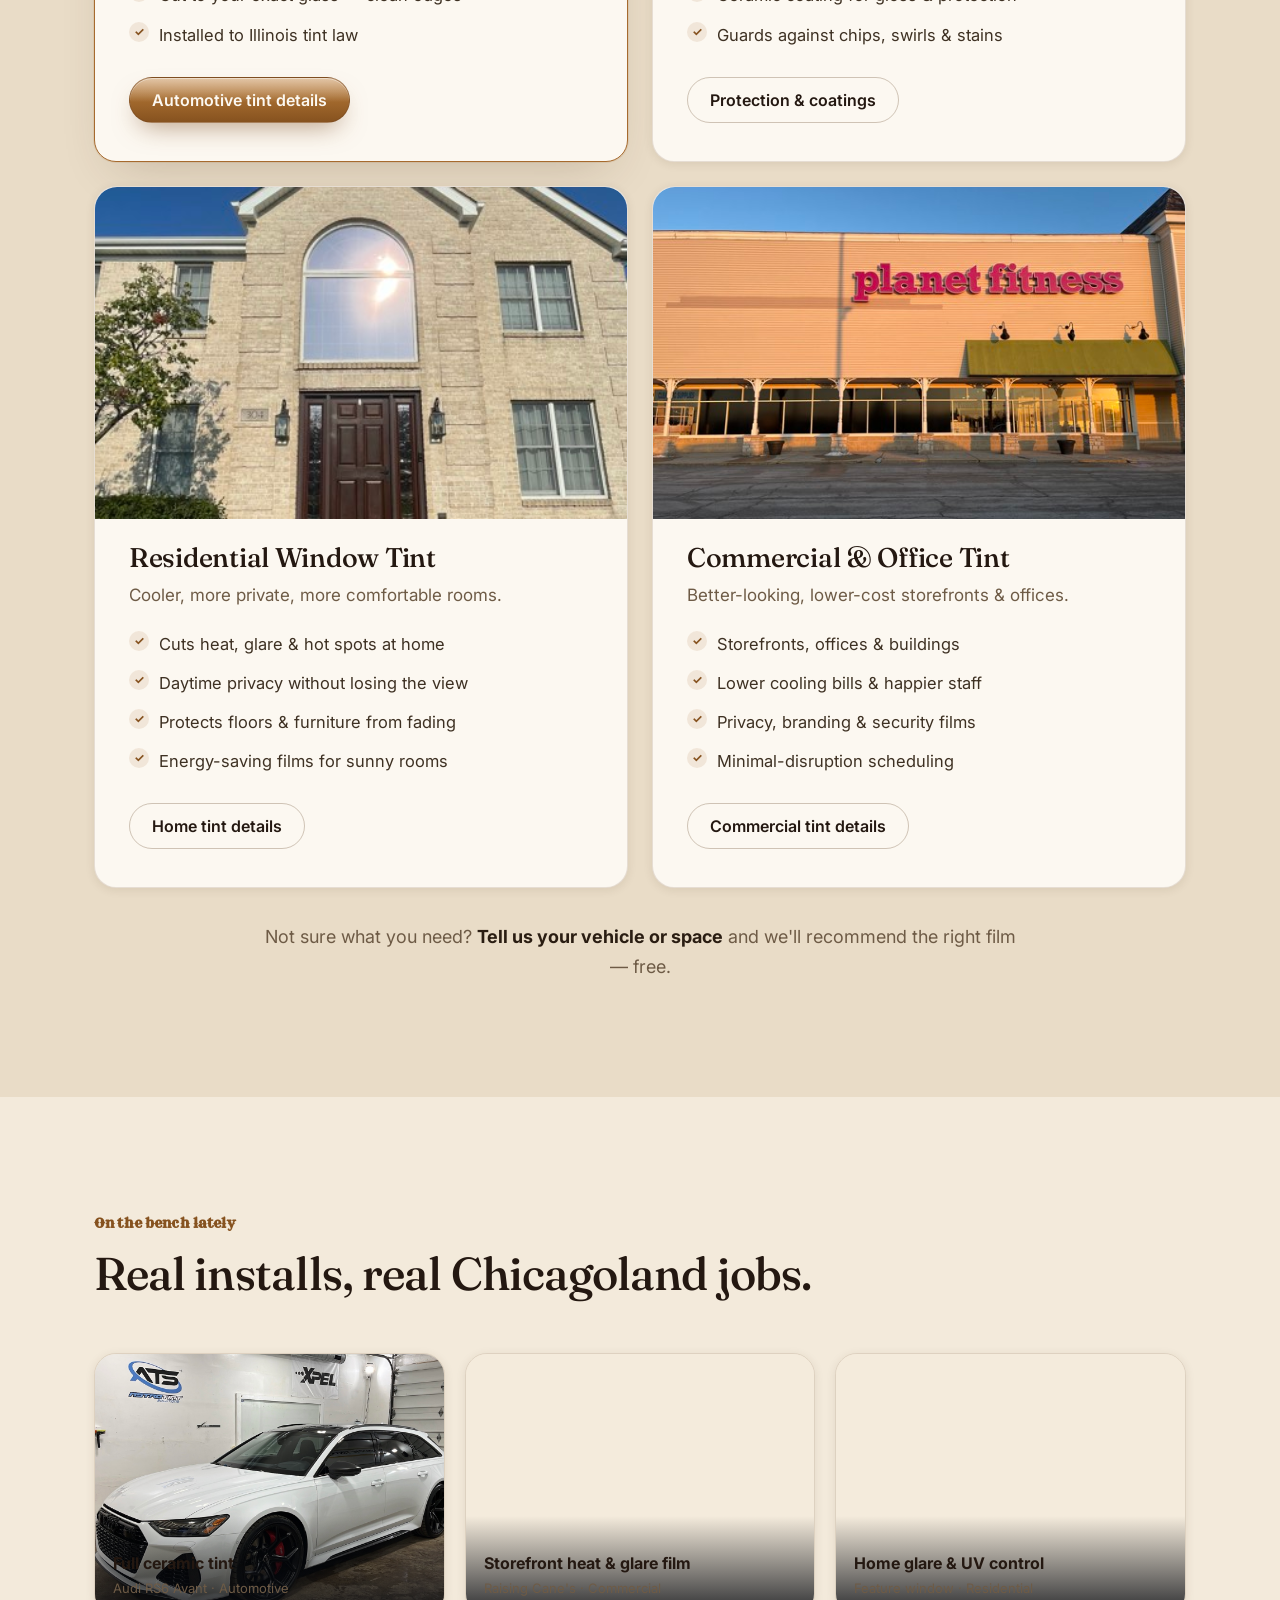
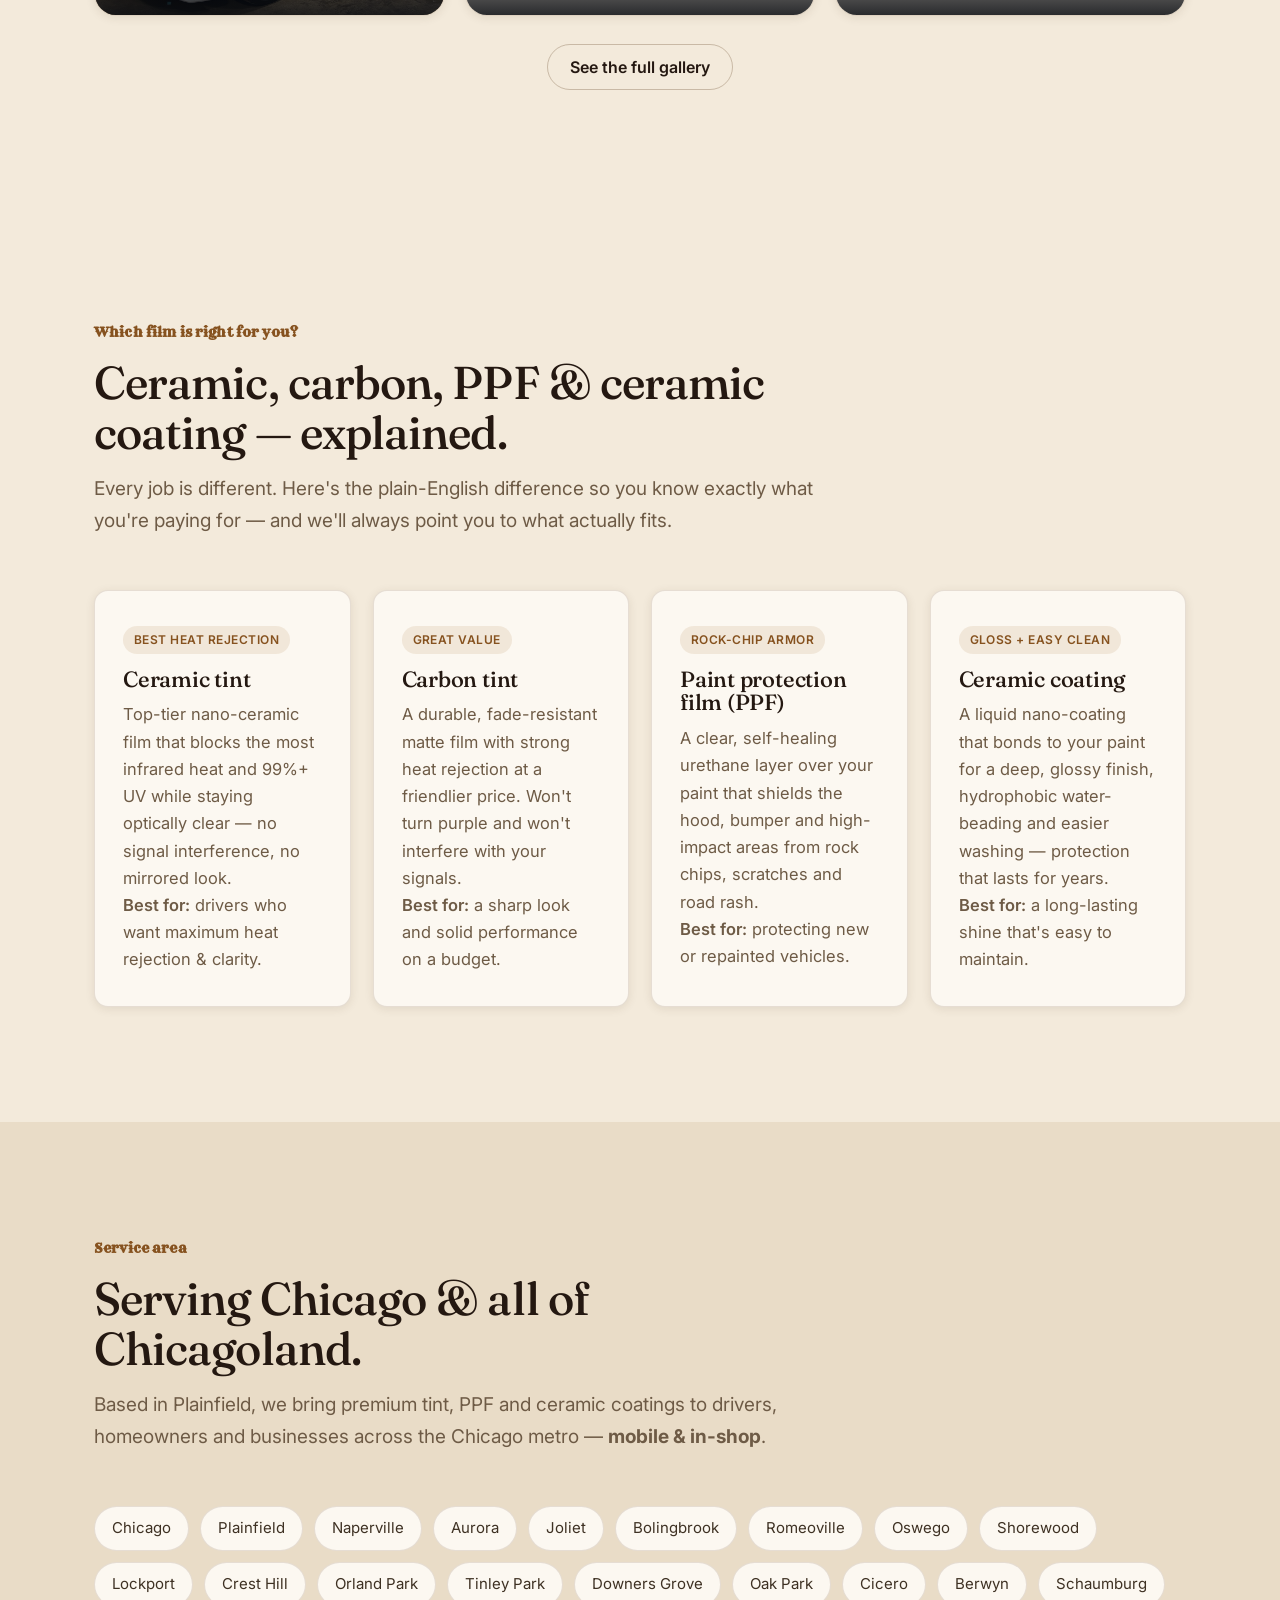
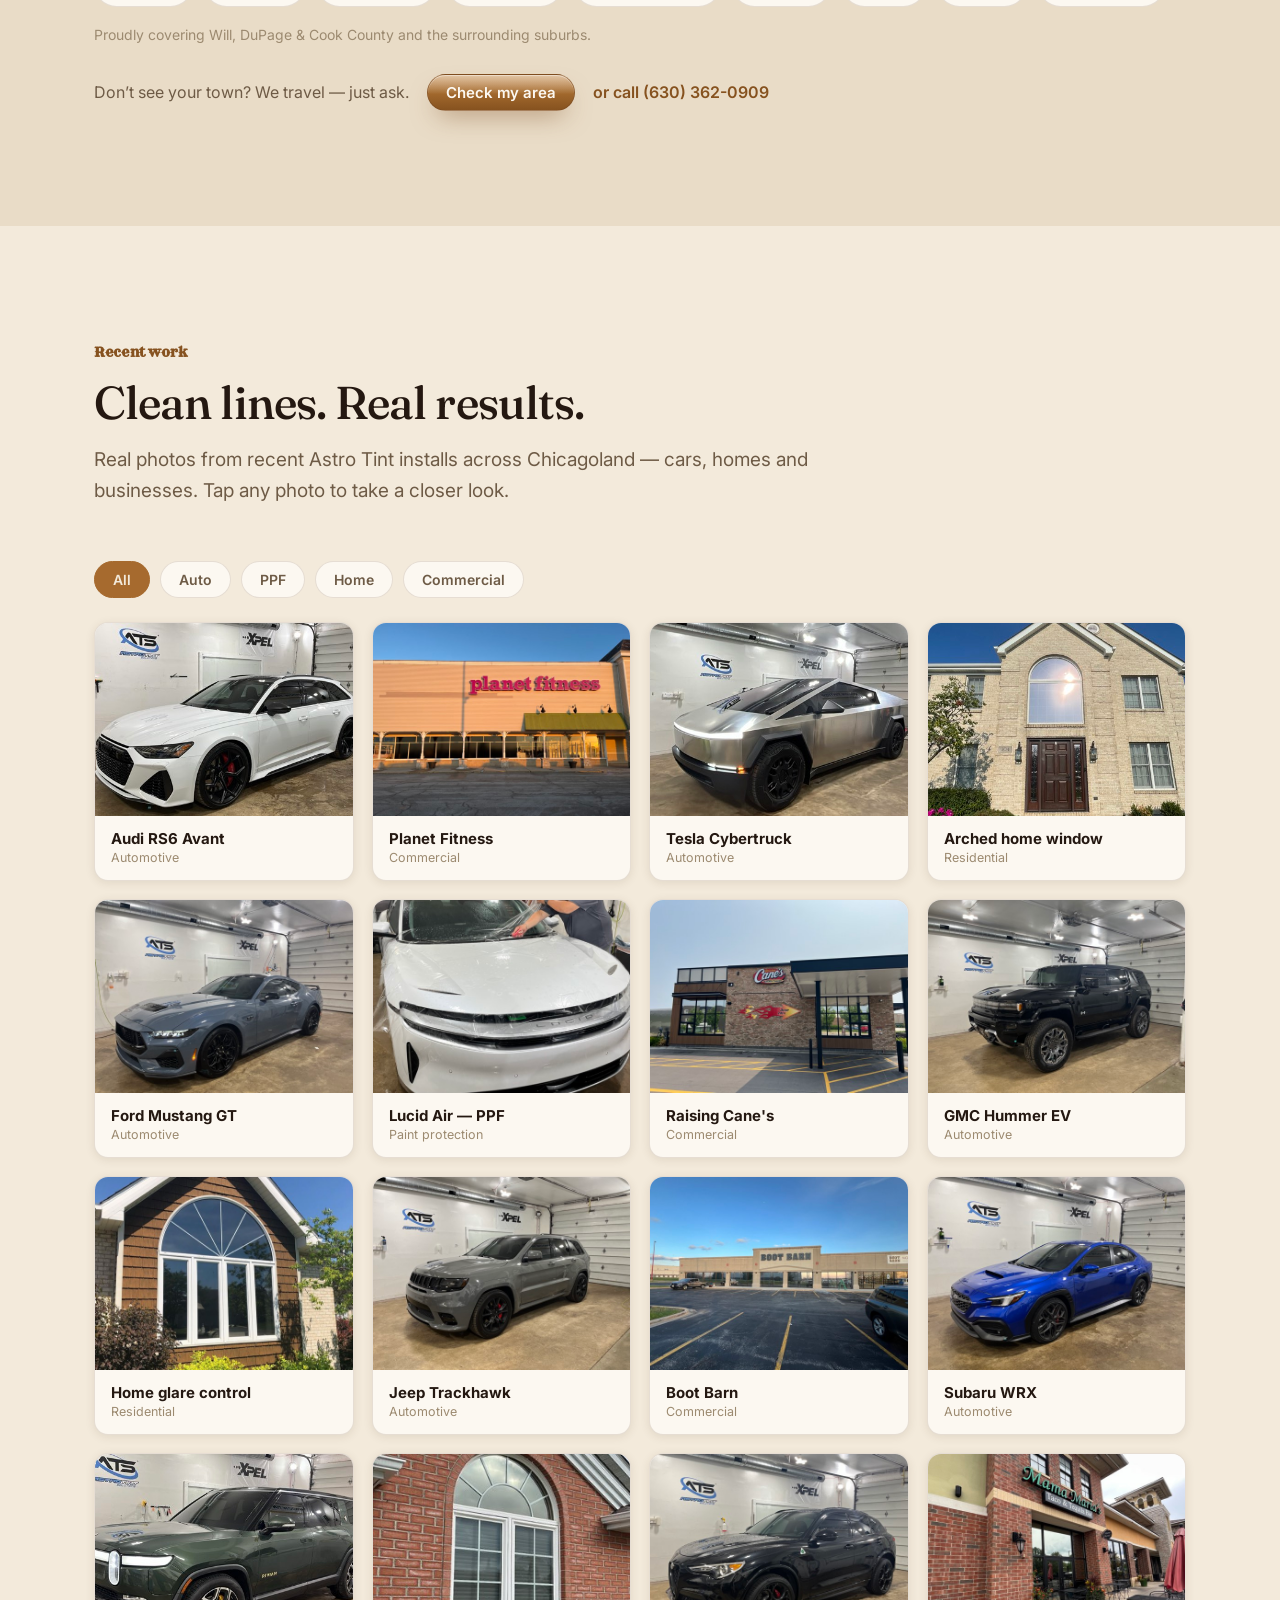
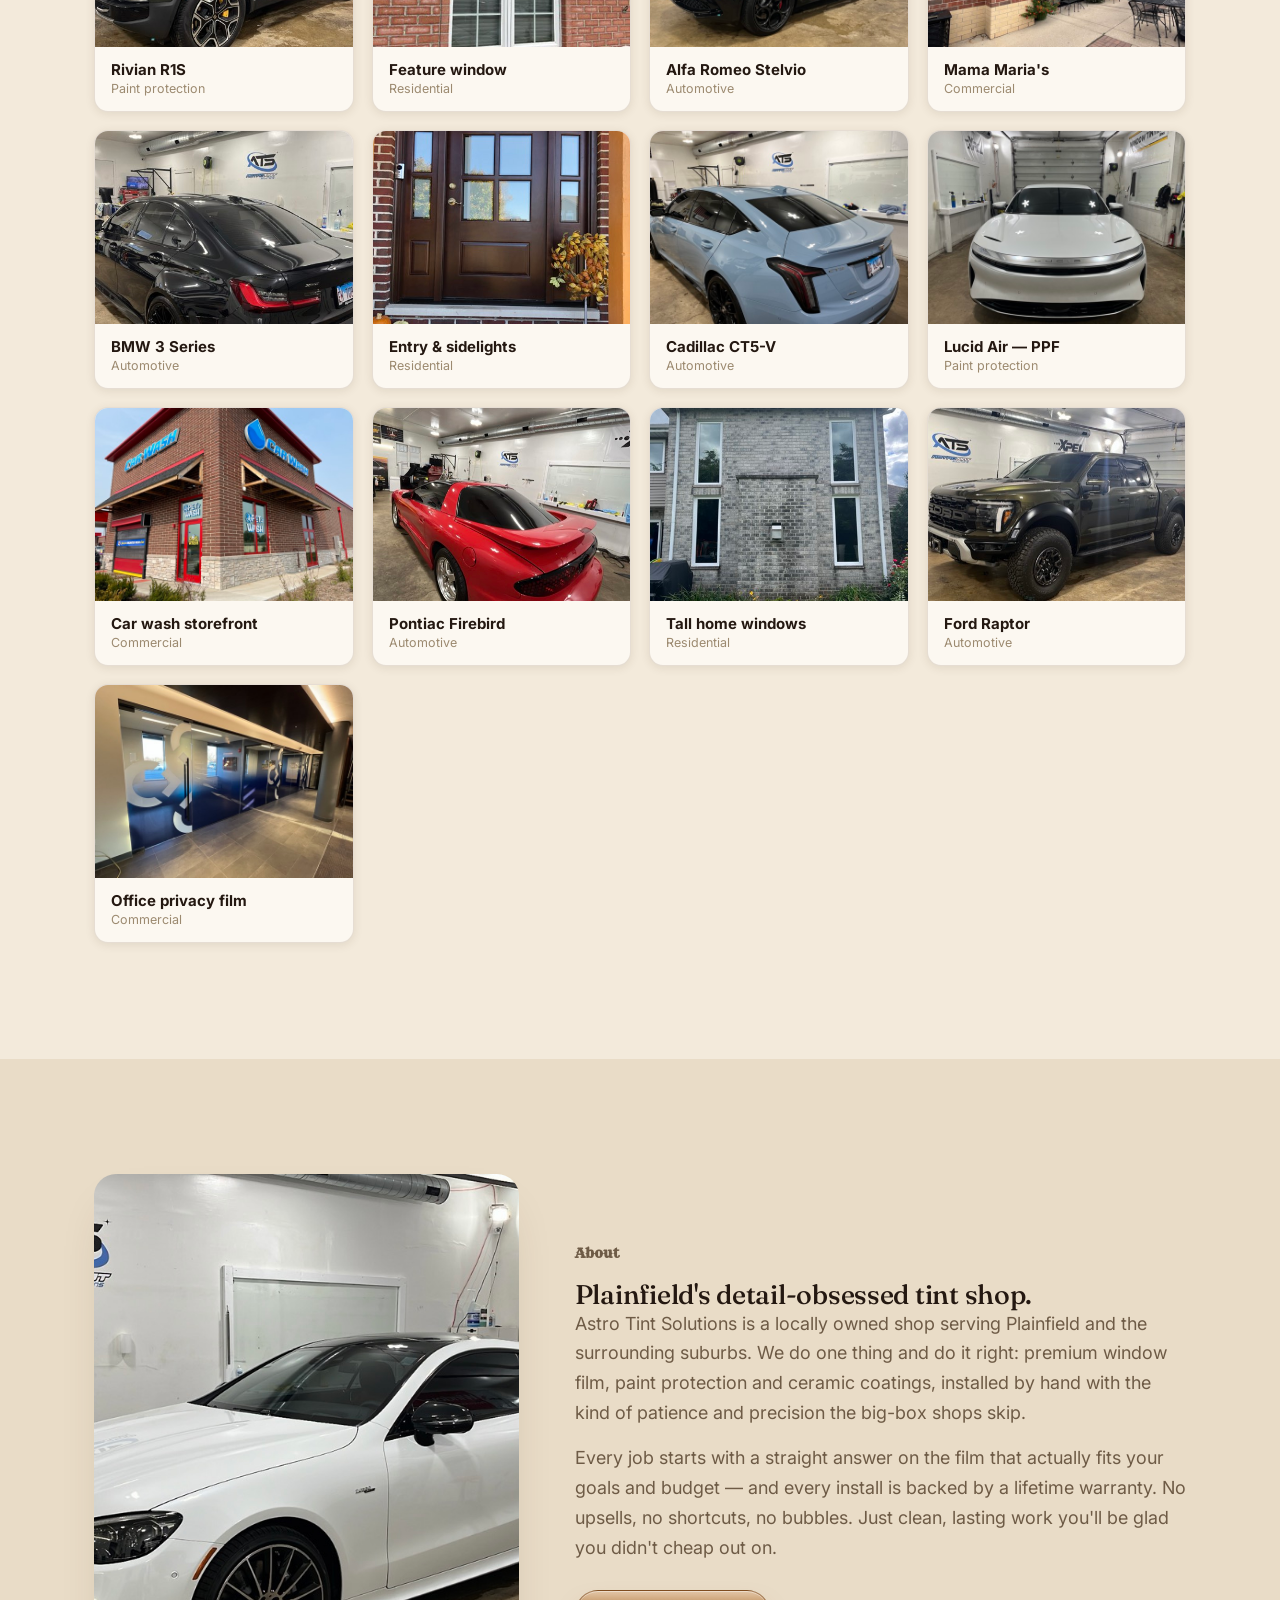
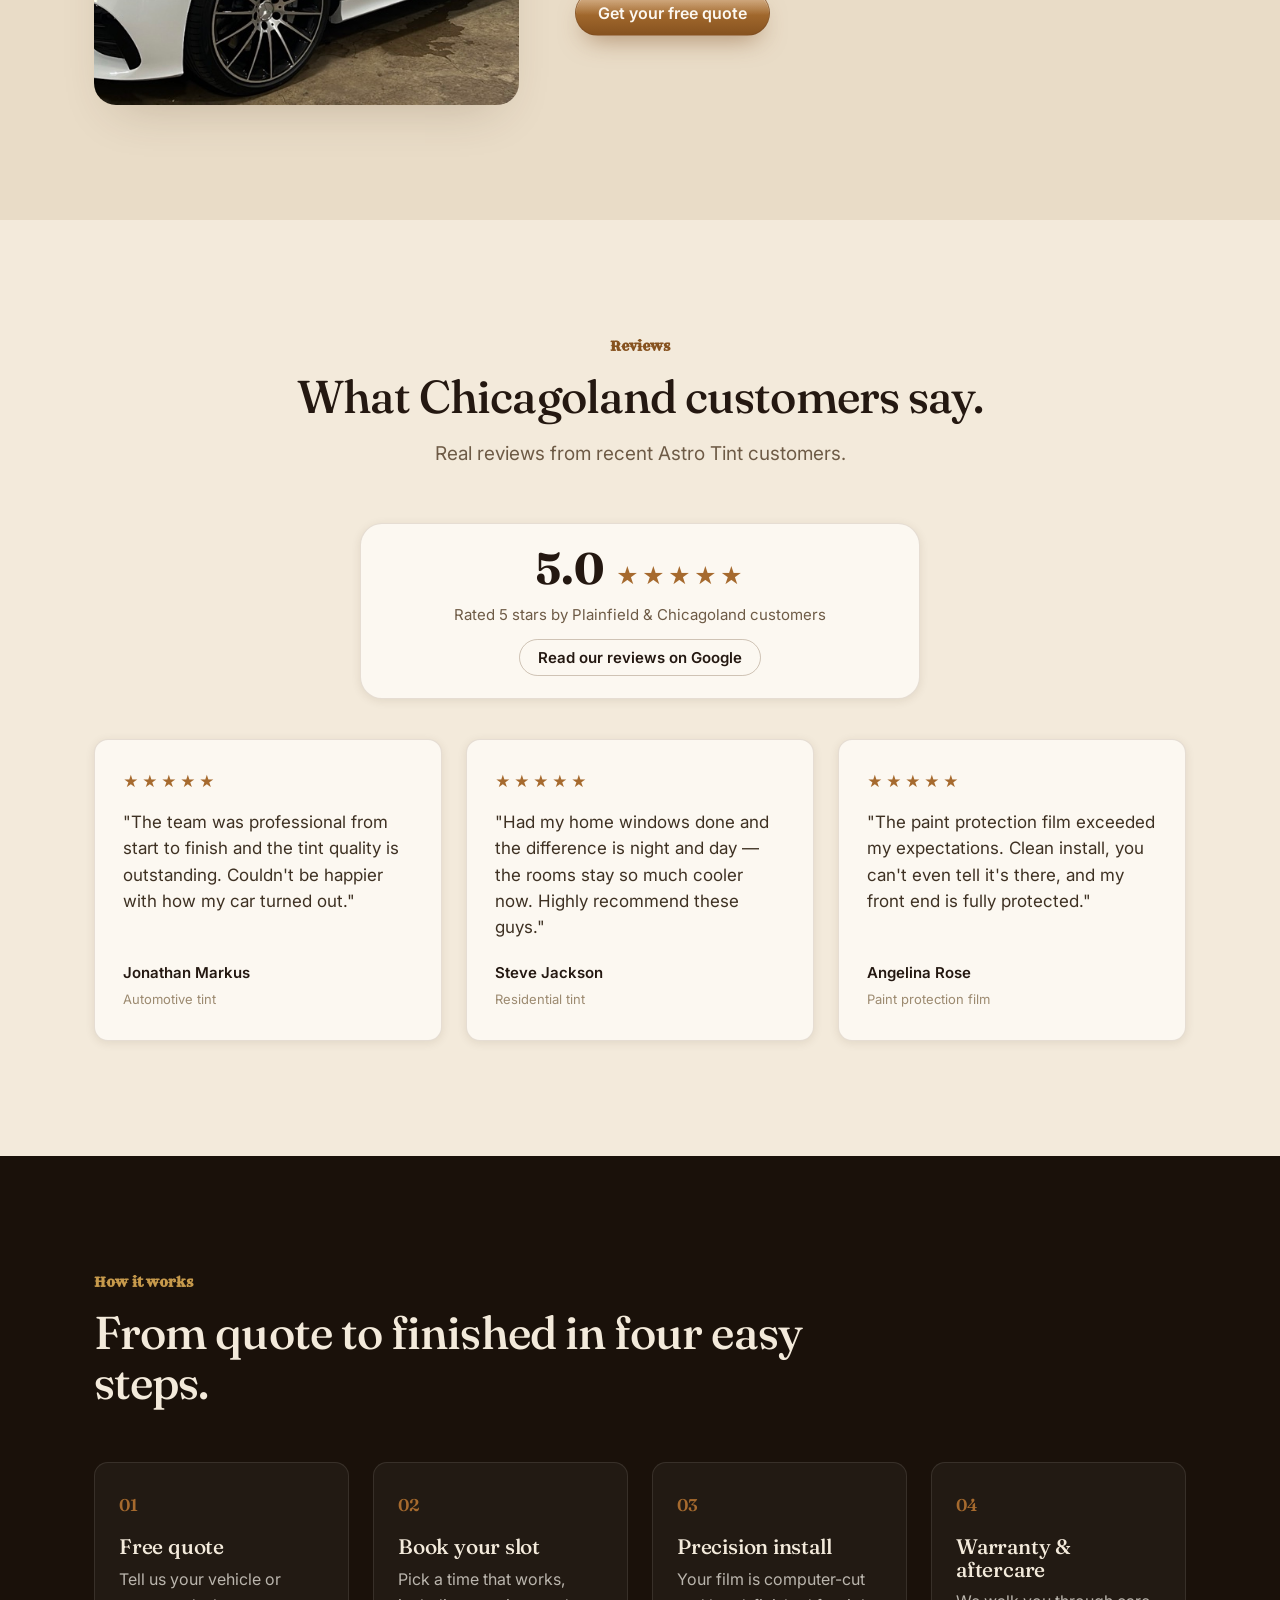
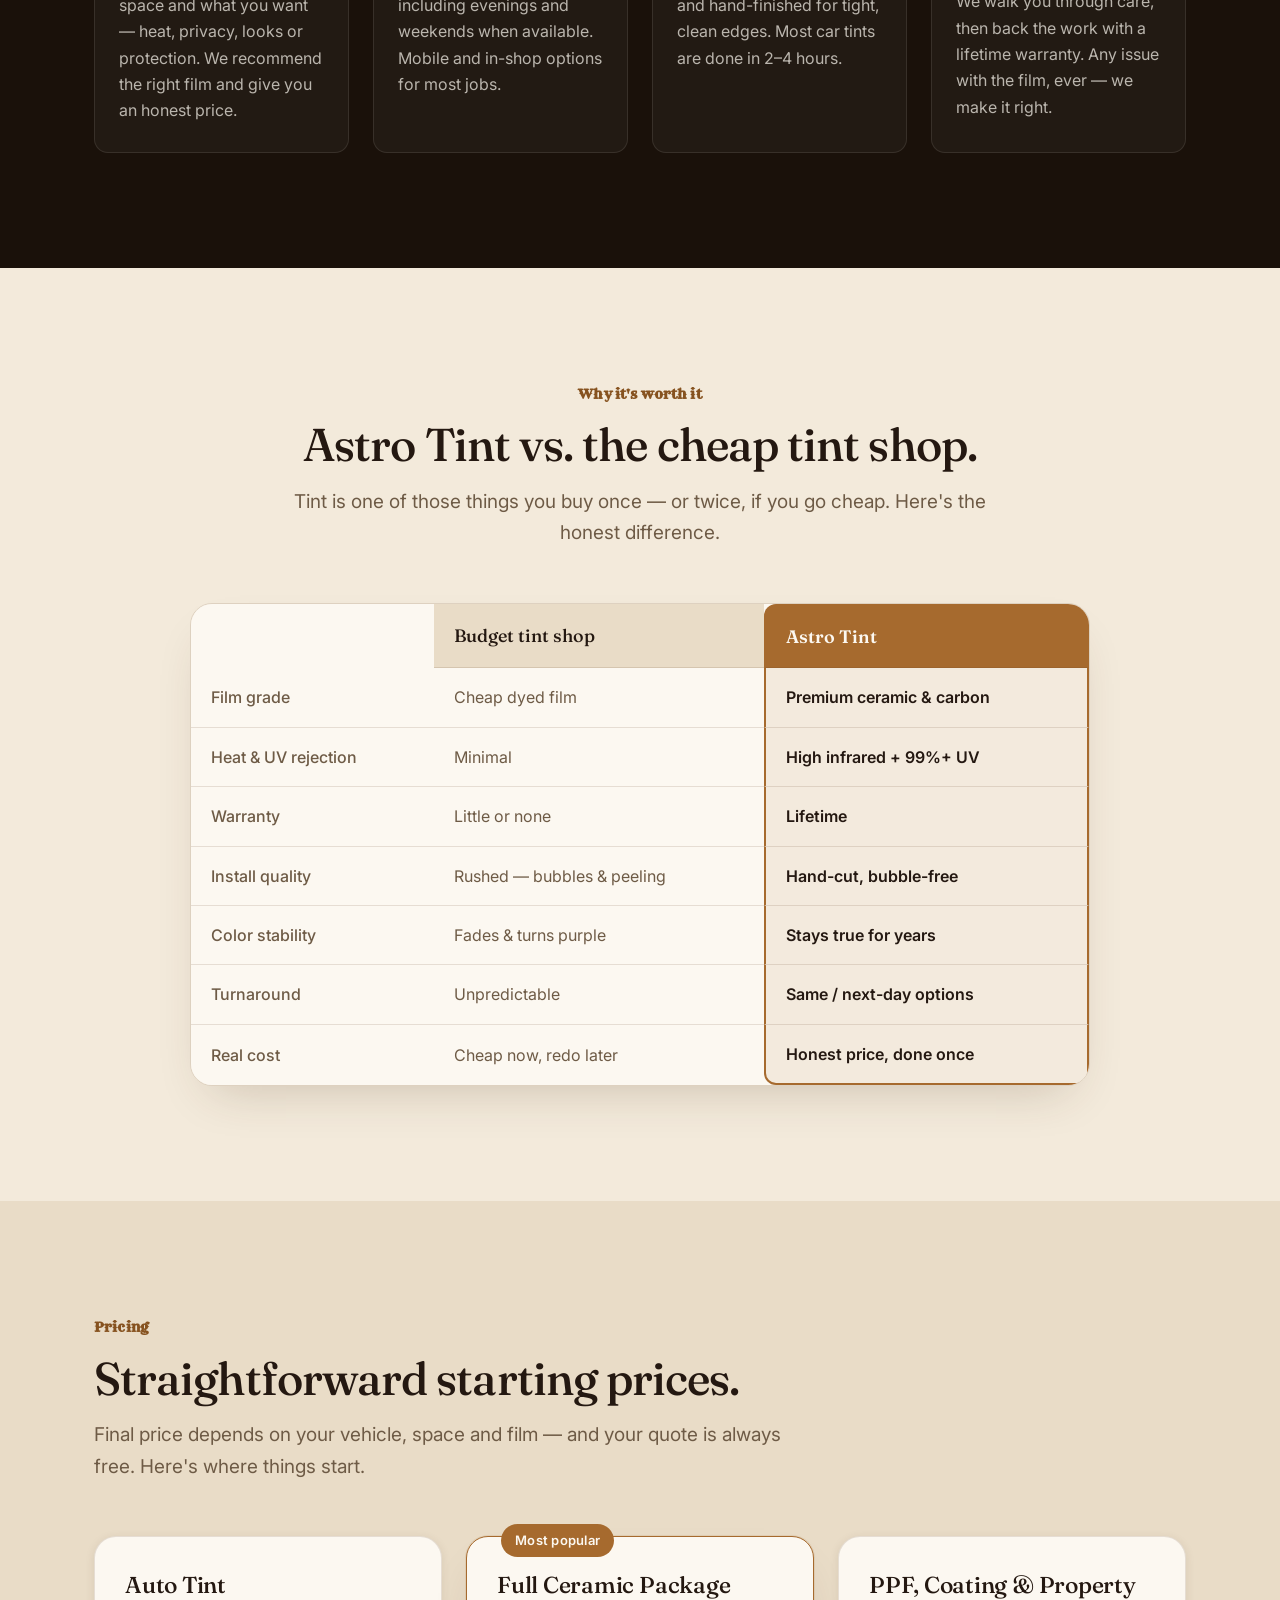
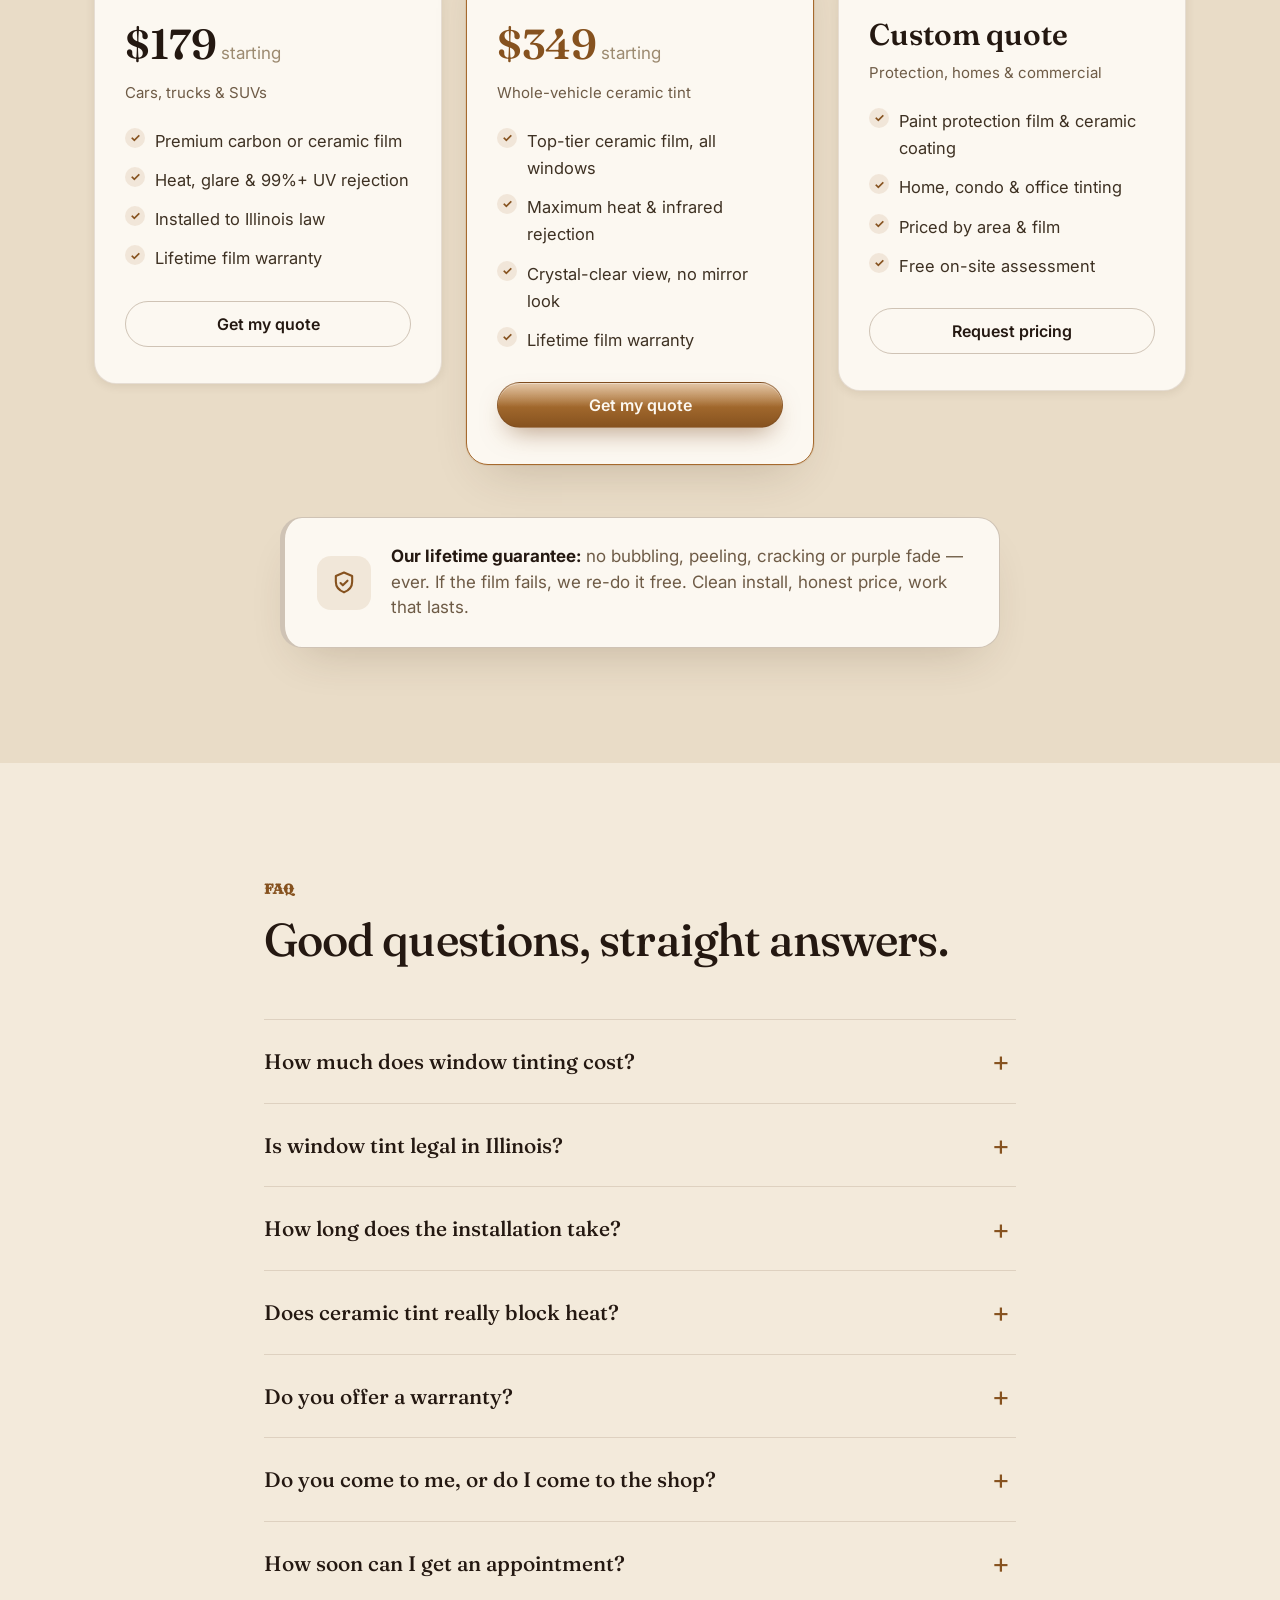
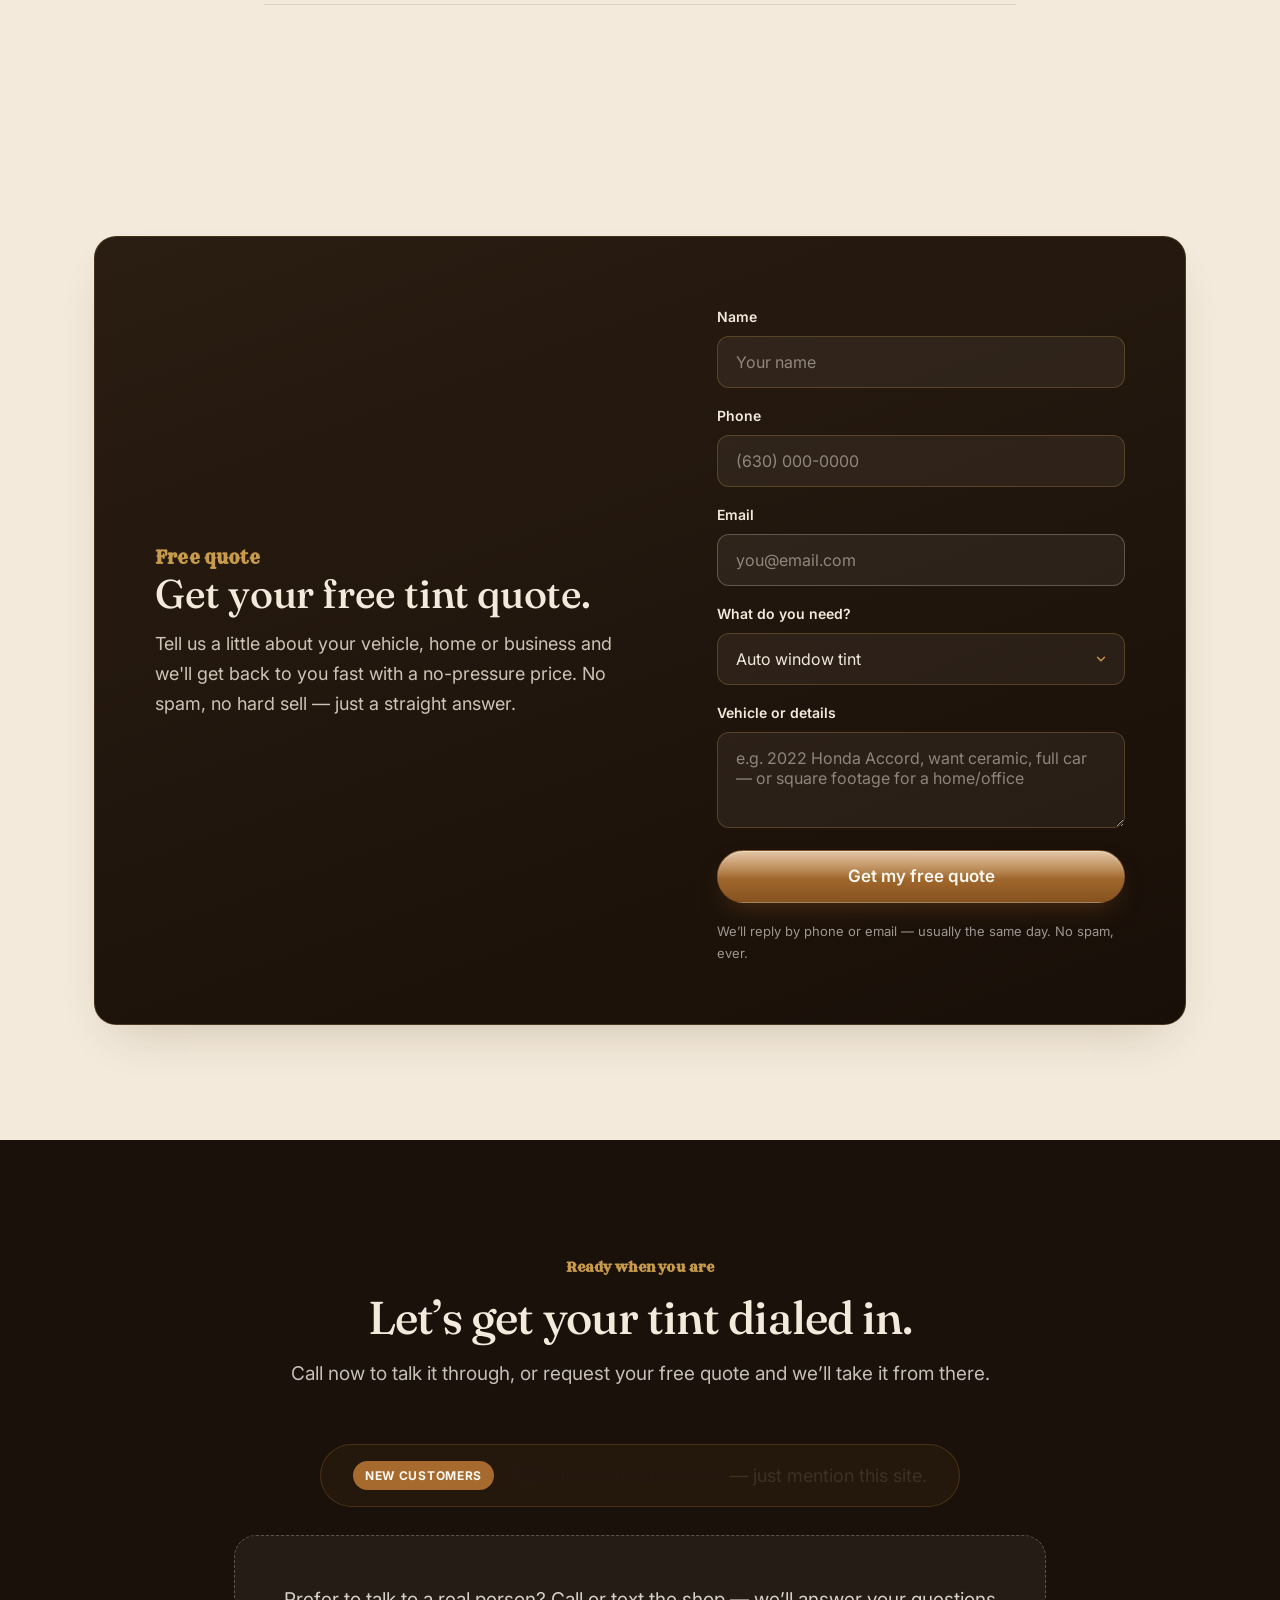
==== commit dd318d94: "Restyle site: upscale Y2K "desert-luxe" theme Re-skin the cold dark cyan "glass" theme into a warm l" ====
--- a/index.html
+++ b/index.html
@@ -18,7 +18,7 @@
   <meta name="description" content="Premium ceramic window tint, paint protection film & ceramic coatings for cars, homes & businesses across Chicago & all of Chicagoland. Heat, glare & UV blocking — lifetime warranty. Free quote." />
   <meta name="author" content="Astro Tint Solutions" />
   <meta name="robots" content="index, follow, max-image-preview:large" />
-  <meta name="theme-color" content="#0A0E15" />
+  <meta name="theme-color" content="#F3EADB" />
   <link rel="canonical" href="https://coltoncurtner.github.io/astro-tint/" />
 
   <!-- Open Graph / social share -->
@@ -39,7 +39,7 @@
   <!-- Fonts — Sora (display) + Inter (body) -->
   <link rel="preconnect" href="https://fonts.googleapis.com" />
   <link rel="preconnect" href="https://fonts.gstatic.com" crossorigin />
-  <link href="https://fonts.googleapis.com/css2?family=Sora:wght@500;600;700&family=Inter:wght@400;500;600&display=swap" rel="stylesheet" />
+  <link href="https://fonts.googleapis.com/css2?family=Fraunces:opsz,wght@9..144,400;9..144,500;9..144,600&family=Rye&family=Inter:wght@400;500;600&display=swap" rel="stylesheet" />
 
   <link rel="stylesheet" href="css/styles.css?v=4" />
 
--- a/css/styles.css
+++ b/css/styles.css
@@ -16,46 +16,52 @@
      Swap every value to the client's brand. Keep --ink/--muted/--white.
      These are NEUTRAL defaults — never ship them as-is.
      ============================================================ */
-  /* ASTRO TINT — dark premium "glass" theme.
-     Historical names kept so the universal components keep working; ROLES are
-     re-pointed for a dark UI. A DARK-ADAPTATION LAYER at the very bottom of this
-     file re-points the few selectors that hardcoded light-on-light (#fff
-     surfaces, heading/brand/nav text, buttons) — that's the only structural
-     change from the starter. */
-  --navy:        #121821;   /* dark glass surface: brand-mark, skip-link, teardown, avatar */
-  --navy-deep:   #080B11;   /* deepest: dark sections + footer */
-  --red:         #38BDF8;   /* ACCENT — glassy sky-cyan (CTAs, highlights) */
-  --red-dark:    #0EA5E9;   /* accent hover / deeper cyan */
-  --red-tint:    rgba(56, 189, 248, 0.14);  /* translucent cyan: eyebrow/badge/tick bg */
-  --blue:        #7DD3FC;   /* secondary light cyan (icon glyphs) */
-  --blue-tint:   rgba(125, 211, 252, 0.12); /* icon-chip background */
-  --bone:        #E8EEF6;   /* LIGHT text used on dark sections (do NOT darken) */
-  --bone-2:      #0F151E;   /* tinted (elevated) dark section background */
-  --ink:         #CBD6E3;   /* primary body text (light on dark) */
-  --ink-soft:    #9DAEC1;   /* secondary text */
-  --muted:       #74859A;   /* faint text */
+  /* ASTRO TINT — "Smoked Chrome / Liquid Mesquite" upscale Y2K desert-luxe theme.
+     Warm LIGHT "desert bone" base with smoked-mesquite char anchors + bronze/gold
+     accents. Historical names kept so the universal components keep working; ROLES
+     are re-pointed. A WARM-LUXE ADAPTATION LAYER at the very bottom of this file
+     re-points surfaces/text and adds the Y2K gloss (chrome logotype, gel buttons,
+     iridescent tinted-glass sheens). */
+  --navy:        #2A1D12;   /* smoked-mesquite char: dark bands, footer, quote panel, avatar */
+  --navy-deep:   #1A110A;   /* deepest charred espresso: footer / deepest dark bands */
+  --red:         #A66A2E;   /* ACCENT — bronze (CTA bg, highlights) */
+  --red-dark:    #86521F;   /* accent hover + small accent text (AA on bone) */
+  --red-tint:    rgba(166, 106, 46, 0.12);  /* translucent bronze: eyebrow/badge/tick bg */
+  --blue:        #C79A4C;   /* secondary — burnished gold (icon glyphs) */
+  --blue-tint:   rgba(199, 154, 76, 0.16);  /* gold icon-chip background */
+  --bone:        #F3EADB;   /* LIGHT text used on the dark char bands (do NOT darken) */
+  --bone-2:      #E9DCC7;   /* tinted (warm sand) section background */
+  --ink:         #3E3123;   /* primary body text (warm espresso) */
+  --ink-soft:    #6E5B46;   /* secondary text */
+  --muted:       #9C8A70;   /* faint text */
   --white:       #FFFFFF;
-  --line:        rgba(150, 185, 225, 0.12);
-  --line-strong: rgba(150, 185, 225, 0.24);
-
-  /* Dark-theme additions */
-  --bg:          #0A0E15;   /* page background (near-black, faint blue) */
-  --surface:     #131A25;   /* card / glass surface */
-  --surface-2:   #1A2331;   /* elevated / hover surface */
-  --head:        #F2F7FD;   /* headings + strong text */
-  --accent-glow: rgba(56, 189, 248, 0.16);
-
-  /* Type — geometric grotesk display + Inter body (modern automotive feel). */
-  --font-display: "Sora", system-ui, -apple-system, "Segoe UI", Roboto, sans-serif;
+  --line:        rgba(90, 60, 28, 0.14);
+  --line-strong: rgba(90, 60, 28, 0.28);
+
+  /* Light desert-bone base */
+  --bg:          #F3EADB;   /* page background (warm desert bone) */
+  --surface:     #FCF8F1;   /* card / warm-white glass surface */
+  --surface-2:   #F4EBDC;   /* elevated / hover surface */
+  --head:        #241811;   /* headings + strong text (near-char) */
+  --accent-glow: rgba(166, 106, 46, 0.18);
+
+  /* Y2K gloss — chrome logotype, iridescent tinted glass, gel-button highlight */
+  --chrome-bronze: linear-gradient(180deg, #F0DBB4 0%, #B07C3E 30%, #7A4E22 52%, #C89A5A 74%, #F0DBB4 100%);
+  --iridescent:    linear-gradient(115deg, rgba(255,214,153,0.35), rgba(226,142,168,0.30), rgba(150,196,214,0.30), rgba(198,160,220,0.32));
+  --gloss-top:     linear-gradient(180deg, rgba(255,255,255,0.55), rgba(255,255,255,0) 55%);
+
+  /* Type — luxe high-contrast serif display + Western wood-type accent + Inter body. */
+  --font-display: "Fraunces", Georgia, "Times New Roman", serif;
+  --font-western: "Rye", "Fraunces", Georgia, serif;
   --font-sans:    "Inter", system-ui, -apple-system, "Segoe UI", Roboto, sans-serif;
 
   /* Layout */
   --container: 1140px;
   --radius:    14px;
   --radius-lg: 22px;
-  --shadow-sm: 0 2px 10px rgba(0, 0, 0, 0.30);
-  --shadow-md: 0 22px 48px -20px rgba(0, 0, 0, 0.62);
-  --shadow-lg: 0 44px 90px -30px rgba(0, 0, 0, 0.72);
+  --shadow-sm: 0 2px 10px rgba(70, 45, 20, 0.10);
+  --shadow-md: 0 22px 48px -22px rgba(70, 45, 20, 0.24);
+  --shadow-lg: 0 44px 90px -30px rgba(70, 45, 20, 0.30);
   --ease:      cubic-bezier(0.22, 1, 0.36, 1);
 }
 
@@ -259,10 +265,14 @@
   object-position: center 52%;
   background: var(--surface-2);
 }
-/* subtle cyan sheen + bottom scrim for the caption */
+/* Y2K iridescent tinted-glass sheen + warm scrim (also harmonizes the photo's
+   cool cast toward the desert-luxe palette) */
 .hero-photo::after {
   content: ""; position: absolute; inset: 0; pointer-events: none;
-  background: linear-gradient(180deg, transparent 55%, rgba(8,11,17,0.72) 100%);
+  background:
+    linear-gradient(155deg, rgba(255,255,255,0.28) 0%, rgba(255,255,255,0) 22%),
+    linear-gradient(115deg, rgba(255,214,153,0.20), rgba(226,142,168,0.14), rgba(150,196,214,0.12), rgba(198,160,220,0.16)),
+    linear-gradient(180deg, rgba(42,29,18,0.05) 45%, rgba(26,17,10,0.78) 100%);
 }
 .hero-photo-tag {
   position: absolute; left: 14px; bottom: 12px; z-index: 1;
@@ -911,55 +921,80 @@
 }
 
 /* ============================================================
-   ASTRO TINT — DARK-ADAPTATION LAYER
-   The starter components were authored light-on-bone and hardcode a few
-   #fff surfaces + dark-on-light text colors. This block (loaded last, so it
-   wins by source order) re-points exactly those surfaces/text for the dark
-   "glass" UI. Structure is untouched — only color/surface adaptation.
+   ASTRO TINT — WARM-LUXE ADAPTATION LAYER  ("Smoked Chrome / Liquid Mesquite")
+   The starter components were authored light-on-bone; this block (loaded last,
+   so it wins by source order) re-points surfaces/text for the warm LIGHT
+   "desert bone" theme and layers on the Balanced Y2K gloss: chrome logotype,
+   glossy gel buttons, iridescent tinted-glass sheens, gold metallic hairlines.
+   A few smoked-char bands (footer, dark CTA bands, quote panel) stay dark as
+   dramatic contrast anchors, recolored bronze/gold. Structure is untouched.
    ============================================================ */
 
 /* page + global text */
 body { background: var(--bg); color: var(--ink); }
 h1, h2, h3, h4 { color: var(--head); }
-.accent { color: var(--red); }
+.accent { color: var(--red-dark); }
 .section-tint { background: var(--bone-2); }
 
-/* faint top/bottom glow behind hero */
+/* Y2K liquid-chrome on the large hero phrase (reads best at display size) */
+.hero h1 .accent {
+  background: var(--chrome-bronze);
+  -webkit-background-clip: text; background-clip: text;
+  -webkit-text-fill-color: transparent; color: transparent;
+  text-shadow: 0 1px 0 rgba(255,255,255,0.35);
+}
+
+/* faint warm glow behind hero */
 .hero::before {
   background:
-    radial-gradient(58% 70% at 82% -5%, rgba(56,189,248,0.20), transparent 60%),
-    radial-gradient(48% 60% at -5% 105%, rgba(125,211,252,0.10), transparent 55%);
-}
-
-/* header — dark glass */
+    radial-gradient(58% 70% at 82% -5%, rgba(199,154,76,0.28), transparent 60%),
+    radial-gradient(48% 60% at -5% 105%, rgba(166,106,46,0.14), transparent 55%);
+}
+
+/* header — warm bone glass */
 .site-header {
-  background: rgba(10, 14, 21, 0.72);
+  background: rgba(243, 234, 219, 0.72);
   border-bottom: 1px solid transparent;
 }
-.site-header.scrolled { border-bottom-color: var(--line); box-shadow: 0 8px 30px -16px rgba(0,0,0,0.8); }
-.brand-name { color: var(--head); }
+.site-header.scrolled { border-bottom-color: var(--line); box-shadow: 0 8px 30px -16px rgba(70,45,20,0.28); }
+/* Western wood-type logotype (the "mesquite" nod) */
+.brand-name { font-family: var(--font-western); font-weight: 400; letter-spacing: 0.01em; color: var(--head); }
 .brand-mark {
-  background: linear-gradient(135deg, var(--red), var(--red-dark));
-  color: #04121b;
+  background: linear-gradient(135deg, #C0813C, var(--red-dark));
+  color: #FCF8F1;
+  box-shadow: inset 0 1px 0 rgba(255,255,255,0.4), var(--shadow-sm);
 }
 .nav a { color: var(--ink-soft); }
 .nav a:hover { color: var(--head); }
 
-/* buttons — dark ink on bright cyan for contrast */
-.btn-primary { background: var(--red); color: #04121b; box-shadow: 0 12px 28px -10px rgba(56,189,248,0.55); }
-.btn-primary:hover { background: var(--red-dark); color: #04121b; box-shadow: 0 18px 36px -12px rgba(14,165,233,0.6); }
+/* buttons — glossy bronze gel with cream label + specular top highlight */
+.btn-primary {
+  background-image: var(--gloss-top), linear-gradient(180deg, #C0813C, #86521F);
+  color: #FCF8F1;
+  border-color: rgba(120,74,34,0.55);
+  box-shadow: 0 12px 26px -10px rgba(120,70,25,0.55), inset 0 1px 0 rgba(255,255,255,0.4);
+}
+.btn-primary:hover {
+  background-image: var(--gloss-top), linear-gradient(180deg, #B0703A, #6E4319);
+  color: #FCF8F1;
+  box-shadow: 0 18px 34px -12px rgba(120,70,25,0.6), inset 0 1px 0 rgba(255,255,255,0.45);
+}
 .btn-ghost { color: var(--head); border-color: var(--line-strong); }
-.btn-ghost:hover { border-color: var(--red); background: rgba(56,189,248,0.07); color: var(--head); }
-
-/* eyebrow / kicker / badges */
-.eyebrow { color: #bfe9ff; background: var(--red-tint); }
+.btn-ghost:hover { border-color: var(--red); background: rgba(166,106,46,0.07); color: var(--head); }
+
+/* eyebrow / kicker / badges — Western wood-type accents on bronze */
+.eyebrow {
+  font-family: var(--font-western); font-weight: 400;
+  text-transform: none; letter-spacing: 0.01em; font-size: 15px;
+  color: var(--red-dark); background: var(--red-tint);
+}
 .eyebrow .dot { background: var(--red); }
-.kicker { color: var(--red); }
-.badge { background: var(--red); color: #04121b; }
+.kicker { font-family: var(--font-western); text-transform: none; letter-spacing: 0.01em; color: var(--red-dark); }
+.badge { background: var(--red); color: #FCF8F1; }
 
 /* logo / trust bar */
 .logobar { background: var(--bg); border-color: var(--line); }
-.logobar-list li { color: var(--bone); opacity: 0.78; }
+.logobar-list li { color: var(--ink-soft); opacity: 0.9; }
 .trust-strip { border-top-color: var(--line); }
 .trust-strip strong { color: var(--head); }
 
@@ -972,6 +1007,7 @@
 .guarantee,
 .stat-box,
 .testimonial {
+  position: relative;
   background: var(--surface);
   border-color: var(--line);
 }
@@ -982,79 +1018,93 @@
 .vtestimonial:hover,
 .work-card:hover { box-shadow: var(--shadow-md); border-color: var(--line-strong); }
 
-/* icon chips + ticks */
-.card-icon { background: var(--blue-tint); color: var(--red); }
+/* Y2K glossy-glass reflection — subtle top-left sheen on card surfaces.
+   z-index:-1 keeps it on the card background, beneath content, without
+   restyling children (so positioned badges/tags are untouched). */
+.card::after,
+.service-card::after,
+.price-card::after,
+.work-card::after,
+.guarantee::after {
+  content: ""; position: absolute; inset: 0; border-radius: inherit;
+  pointer-events: none; z-index: -1;
+  background: linear-gradient(155deg, rgba(255,255,255,0.7) 0%, rgba(255,255,255,0) 28%);
+  mix-blend-mode: soft-light;
+}
+
+/* icon chips + ticks — burnished gold */
+.card-icon { background: var(--blue-tint); color: var(--red-dark); }
 .ticks li { color: var(--ink); }
-.ticks li::before { background: var(--red-tint); color: var(--red); }
-
-/* featured emphasis stays cyan */
+.ticks li::before { background: var(--red-tint); color: var(--red-dark); }
+
+/* featured emphasis — bronze */
 .service-card.featured { border: 1.5px solid var(--red); box-shadow: 0 0 0 1px var(--red-tint), var(--shadow-md); }
 .price-card.featured { border: 1.5px solid var(--red); box-shadow: 0 0 0 1px var(--red-tint), var(--shadow-md); }
 
 /* pricing numbers */
 .price span { color: var(--head); }
 .price small { color: var(--muted); }
-.price-card.featured .price span { color: var(--red); }
+.price-card.featured .price span { color: var(--red-dark); }
 .price-sub { color: var(--ink-soft); }
 
-/* review media (video-ready) */
-.vtestimonial-media { background: linear-gradient(135deg, rgba(56,189,248,0.18), rgba(125,211,252,0.05)); }
-.vtestimonial-play { background: rgba(8,12,18,0.55); color: var(--red); }
-.vtestimonial-soon { color: var(--bone); opacity: 0.8; }
+/* review media (video-ready) — iridescent tinted-glass panel */
+.vtestimonial-media { background: linear-gradient(135deg, rgba(199,154,76,0.22), rgba(226,142,168,0.10)); }
+.vtestimonial-play { background: rgba(42,29,18,0.55); color: #FCF8F1; }
+.vtestimonial-soon { color: var(--ink-soft); opacity: 0.9; }
 .vtestimonial-meta strong { color: var(--head); }
 .vtestimonial-meta span { color: var(--ink-soft); }
 
 /* guarantee block */
 .guarantee { border-color: var(--line-strong); box-shadow: var(--shadow-md); }
-.guarantee-icon { background: var(--red-tint); color: var(--red); }
+.guarantee-icon { background: var(--red-tint); color: var(--red-dark); }
 .guarantee strong { color: var(--head); }
 .guarantee p { color: var(--ink-soft); }
 
-/* teardown / quote panel — keep dark glass with cyan accents */
-.teardown { background: linear-gradient(160deg, #101824, #0a0f17); border: 1px solid var(--line); }
-.teardown .kicker { color: var(--red); }
-.teardown-copy p { color: rgba(232,238,246,0.82); }
+/* teardown / quote panel — smoked-char dark anchor with bronze/gold accents */
+.teardown { background: linear-gradient(160deg, #2A1D12, #180F08); border: 1px solid rgba(199,154,76,0.22); }
+.teardown .kicker { color: var(--blue); }
+.teardown-copy p { color: rgba(243,234,219,0.82); }
 .teardown-form input,
 .teardown-form select,
 .teardown-form textarea {
   width: 100%; padding: 15px 18px; font-size: 16px; font-family: var(--font-sans);
-  border-radius: 12px; border: 1.5px solid rgba(150,185,225,0.25);
-  background: rgba(150,185,225,0.06); color: var(--bone);
+  border-radius: 12px; border: 1.5px solid rgba(199,154,76,0.28);
+  background: rgba(243,234,219,0.06); color: var(--bone);
   transition: border-color .18s var(--ease), background .18s var(--ease);
 }
 .teardown-form textarea { min-height: 96px; resize: vertical; }
 .teardown-form select { appearance: none; -webkit-appearance: none; cursor: pointer;
-  background-image: url("data:image/svg+xml,%3Csvg xmlns='http://www.w3.org/2000/svg' width='14' height='14' viewBox='0 0 24 24' fill='none' stroke='%239DAEC1' stroke-width='2.4' stroke-linecap='round'%3E%3Cpath d='M6 9l6 6 6-6'/%3E%3C/svg%3E");
+  background-image: url("data:image/svg+xml,%3Csvg xmlns='http://www.w3.org/2000/svg' width='14' height='14' viewBox='0 0 24 24' fill='none' stroke='%23C79A4C' stroke-width='2.4' stroke-linecap='round'%3E%3Cpath d='M6 9l6 6 6-6'/%3E%3C/svg%3E");
   background-repeat: no-repeat; background-position: right 16px center; padding-right: 42px; }
-.teardown-form input::placeholder, .teardown-form textarea::placeholder { color: rgba(232,238,246,0.5); }
+.teardown-form input::placeholder, .teardown-form textarea::placeholder { color: rgba(243,234,219,0.5); }
 .teardown-form input:focus,
 .teardown-form select:focus,
-.teardown-form textarea:focus { outline: none; border-color: var(--red); background: rgba(150,185,225,0.10); }
+.teardown-form textarea:focus { outline: none; border-color: var(--blue); background: rgba(243,234,219,0.10); }
 
 /* FAQ */
 .faq-list { border-top-color: var(--line); }
 .faq-list details { border-bottom-color: var(--line); }
 .faq-list summary { color: var(--head); }
-.faq-list summary::after { color: var(--red); }
+.faq-list summary::after { color: var(--red-dark); }
 .faq-list details p { color: var(--ink-soft); }
 
-/* footer accents */
-.footer-brand .brand-mark { background: linear-gradient(135deg, var(--red), var(--red-dark)); color: #04121b; }
-.footer-nav a:hover { color: var(--red); }
-
-/* lightbox — keep a light media frame (it previews live sites/photos) */
-.lightbox-ph { background: linear-gradient(135deg, #102433, #0a141d); color: var(--head); }
-
-/* mobile nav + sticky CTA — dark glass */
+/* footer accents (footer is a smoked-char band → bronze mark, gold hover) */
+.footer-brand .brand-mark { background: linear-gradient(135deg, #C0813C, var(--red-dark)); color: #FCF8F1; }
+.footer-nav a:hover { color: var(--blue); }
+
+/* lightbox — smoked-char media frame */
+.lightbox-ph { background: linear-gradient(135deg, #2A1D12, #180F08); color: var(--bone); }
+
+/* mobile nav + sticky CTA — warm bone glass */
 .nav-toggle span { background: var(--head); }
 .mobile-nav { border-top-color: var(--line); background: var(--bg); }
 .mobile-nav a { color: var(--head); border-bottom-color: var(--line); }
 @media (max-width: 820px) {
   .mobile-cta {
-    background: rgba(10,14,21,0.92);
+    background: rgba(243,234,219,0.92);
     border-top: 1px solid var(--line);
   }
-  .mobile-cta .btn { box-shadow: 0 10px 26px -8px rgba(56,189,248,0.6); }
+  .mobile-cta .btn { box-shadow: 0 10px 26px -8px rgba(120,70,25,0.5); }
 }
 
 /* real written-review cards (honest text quotes, not video placeholders) */
@@ -1072,13 +1122,16 @@
 .review cite span { display: block; color: var(--muted); font-weight: 400; font-size: 13px; margin-top: 3px; }
 @media (max-width: 820px) { .reviews { grid-template-columns: 1fr; max-width: 460px; margin-inline: auto; } }
 
-/* contact strip in final CTA */
-.contact-row { display: flex; flex-wrap: wrap; justify-content: center; gap: 14px 34px; margin: 26px 0 0; padding: 0; list-style: none; font-size: 16px; color: rgba(232,238,246,0.82); }
+/* contact strip in final CTA (smoked-char band → warm bone text, gold hover) */
+.contact-row { display: flex; flex-wrap: wrap; justify-content: center; gap: 14px 34px; margin: 26px 0 0; padding: 0; list-style: none; font-size: 16px; color: rgba(243,234,219,0.82); }
 .contact-row a { color: var(--bone); }
-.contact-row a:hover { color: var(--red); }
+.contact-row a:hover { color: var(--blue); }
 .social-links { display: inline-flex; gap: 16px; margin-top: 6px; }
-.social-links a { color: rgba(232,238,246,0.7); }
-.social-links a:hover { color: var(--red); }
+.social-links a { color: rgba(243,234,219,0.7); }
+.social-links a:hover { color: var(--blue); }
+/* dark-band accents: gold reads better than bronze on smoked char */
+.section-dark .kicker { color: var(--blue); }
+.booking-fallback a { color: var(--blue); }
 
 /* ============================================================
    ITERATION 2 — new conversion/SEO components (dark-native)
@@ -1090,12 +1143,12 @@
   .header-call {
     display: inline-grid; place-items: center;
     width: 42px; height: 42px; border-radius: 12px;
-    background: var(--red-tint); color: var(--red);
-    border: 1px solid rgba(56,189,248,0.30);
+    background: var(--red-tint); color: var(--red-dark);
+    border: 1px solid rgba(166,106,46,0.30);
     margin-left: auto; margin-right: 4px;
   }
   .header-call svg { width: 20px; height: 20px; }
-  .header-call:hover { background: rgba(56,189,248,0.20); }
+  .header-call:hover { background: rgba(166,106,46,0.20); }
 }
 
 /* --- rating / credibility header in Reviews --- */
@@ -1115,7 +1168,7 @@
 .options-grid { display: grid; grid-template-columns: repeat(4, 1fr); gap: 22px; }
 .option-tag {
   display: inline-block; font-size: 12px; font-weight: 600; letter-spacing: 0.04em;
-  text-transform: uppercase; color: var(--red);
+  text-transform: uppercase; color: var(--red-dark);
   background: var(--red-tint); border-radius: 999px; padding: 4px 11px; margin-bottom: 14px;
 }
 .option-best { margin-top: 14px; font-size: 14px; color: var(--muted); }
@@ -1131,9 +1184,9 @@
   border-radius: 999px; padding: 9px 17px;
   transition: border-color .2s var(--ease), color .2s var(--ease), background .2s var(--ease);
 }
-.area-chip:hover { border-color: var(--red); color: var(--head); background: rgba(56,189,248,0.06); }
+.area-chip:hover { border-color: var(--red); color: var(--head); background: rgba(166,106,46,0.06); }
 .area-foot { margin: 28px 0 0; font-size: 16px; color: var(--ink-soft); display: flex; flex-wrap: wrap; align-items: center; gap: 12px 18px; }
-.area-foot a.area-call { color: var(--red); font-weight: 600; }
+.area-foot a.area-call { color: var(--red-dark); font-weight: 600; }
 .area-county { margin-top: 16px; font-size: 14px; color: var(--muted); }
 
 /* --- comparison table: dark overrides (component was light-on-#fff) --- */
@@ -1144,8 +1197,8 @@
 .compare-table thead th:first-child { background: transparent; }
 .compare-table tbody th { color: var(--ink-soft); }
 .compare-table td { color: var(--ink-soft); }
-.compare-table .col-me { background: rgba(56,189,248,0.10); color: var(--head); border-left-color: var(--red); border-right-color: var(--red); font-weight: 600; }
-.compare-table thead .col-me { background: var(--red); color: #04121b; border-top-color: var(--red); }
+.compare-table .col-me { background: rgba(166,106,46,0.10); color: var(--head); border-left-color: var(--red); border-right-color: var(--red); font-weight: 600; }
+.compare-table thead .col-me { background: var(--red); color: #FCF8F1; border-top-color: var(--red); }
 .compare-table tbody tr:last-child .col-me { border-bottom-color: var(--red); }
 .compare-x { color: var(--muted); }
 .compare-check { color: var(--red); font-weight: 700; }
@@ -1154,16 +1207,16 @@
 .promo {
   display: flex; align-items: center; justify-content: center; flex-wrap: wrap; gap: 10px 16px;
   max-width: 640px; margin: 0 auto 28px; padding: 16px 24px; text-align: center;
-  background: rgba(56,189,248,0.08); border: 1px solid rgba(56,189,248,0.30);
-  border-radius: 999px; color: var(--bone);
+  background: rgba(166,106,46,0.08); border: 1px solid rgba(166,106,46,0.30);
+  border-radius: 999px; color: var(--ink);
 }
 .promo-badge {
   font-size: 12px; font-weight: 700; letter-spacing: 0.06em; text-transform: uppercase;
-  color: #04121b; background: var(--red); border-radius: 999px; padding: 5px 12px;
+  color: #FCF8F1; background: var(--red); border-radius: 999px; padding: 5px 12px;
 }
 .promo strong { color: var(--head); }
 @media (max-width: 560px) { .promo { border-radius: var(--radius-lg); } }
 
-/* selection + focus visibility on dark */
-::selection { background: rgba(56,189,248,0.30); color: #fff; }
+/* selection + focus visibility */
+::selection { background: rgba(166,106,46,0.30); color: #241811; }
 :focus-visible { outline: 2px solid var(--red); outline-offset: 2px; }
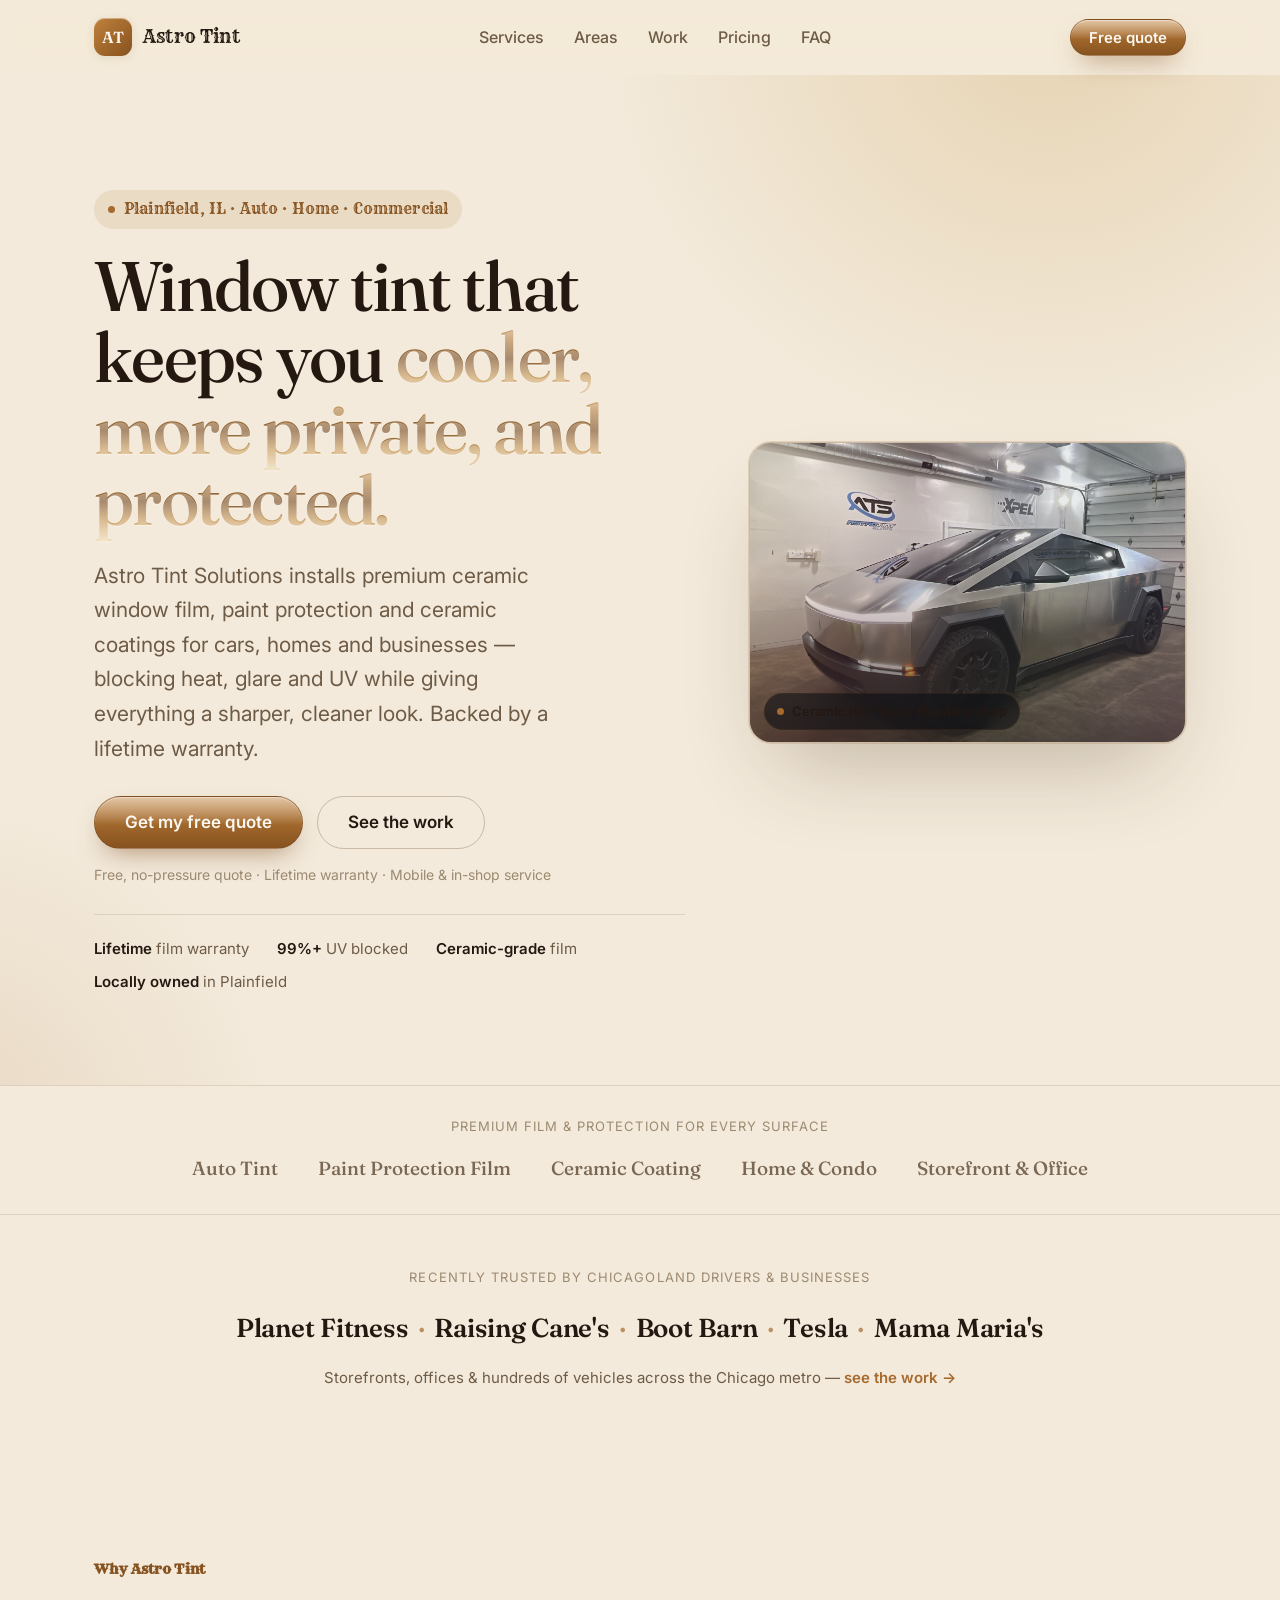
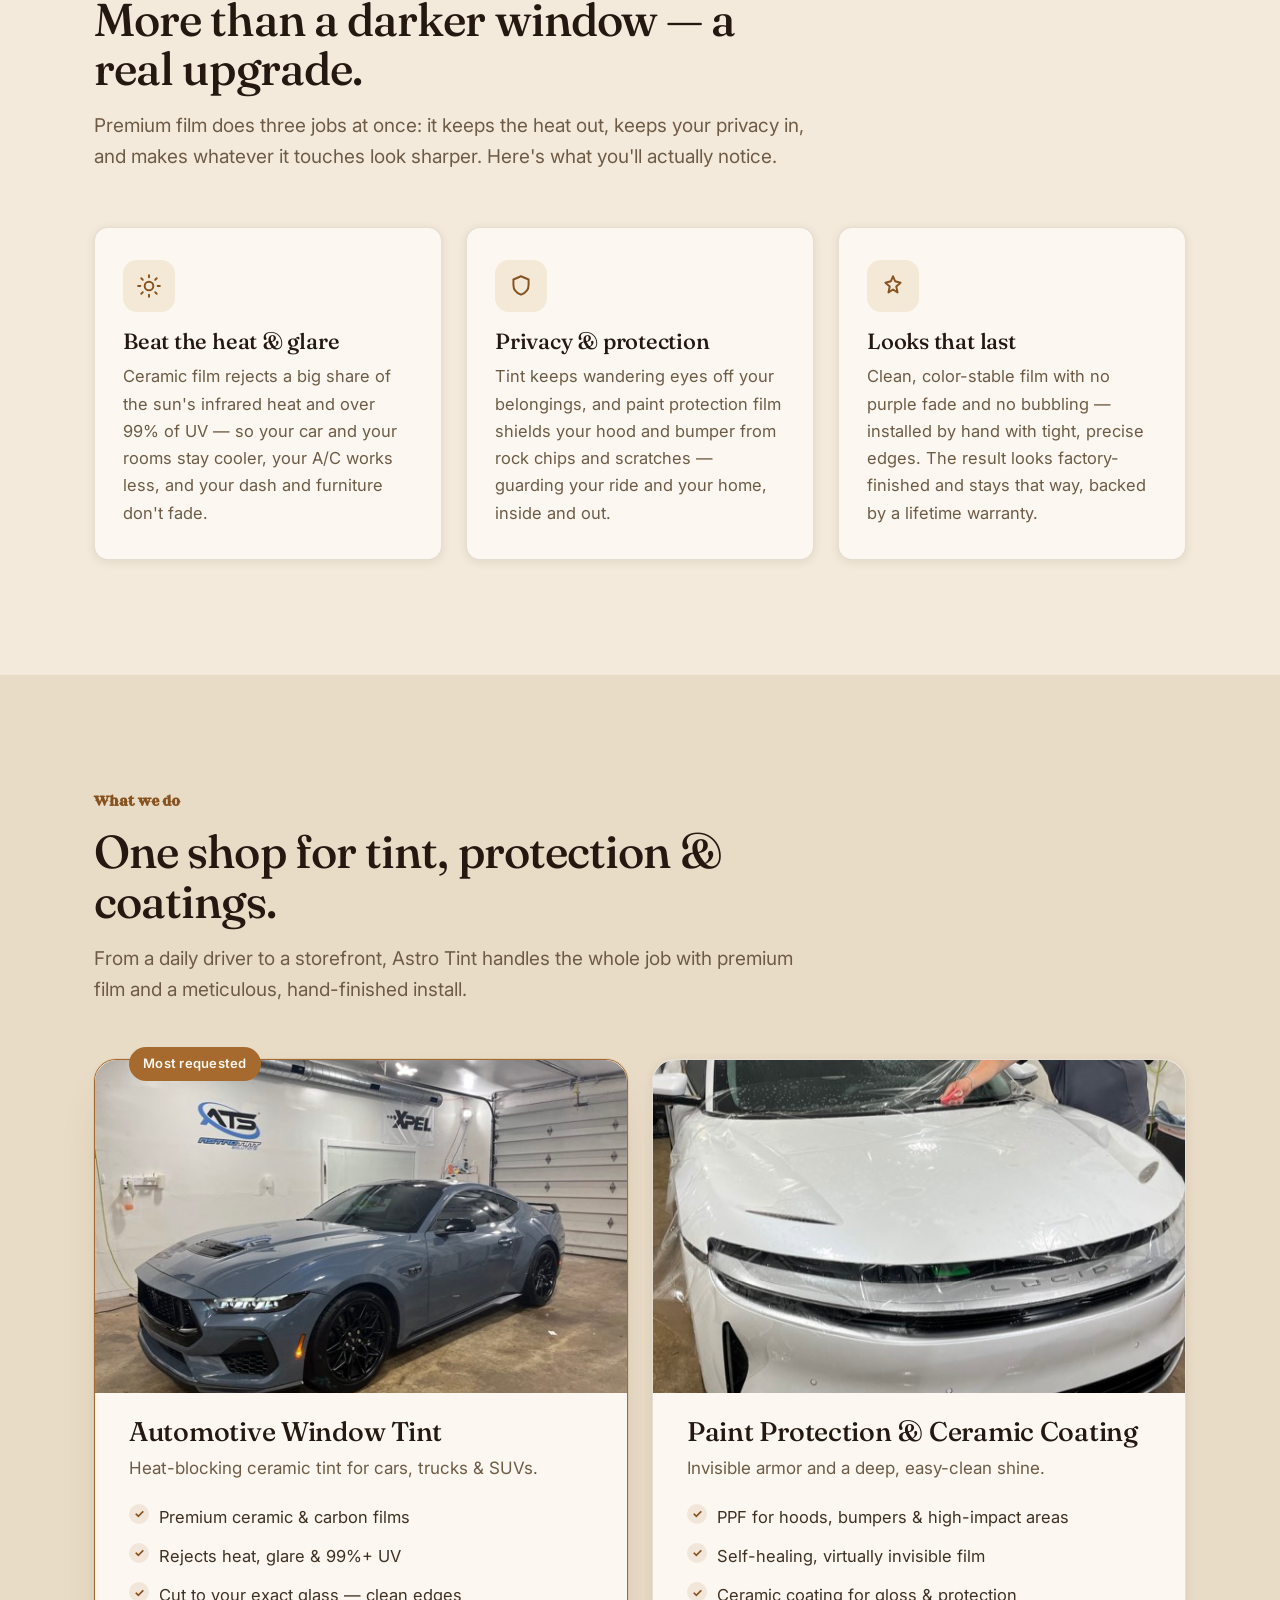
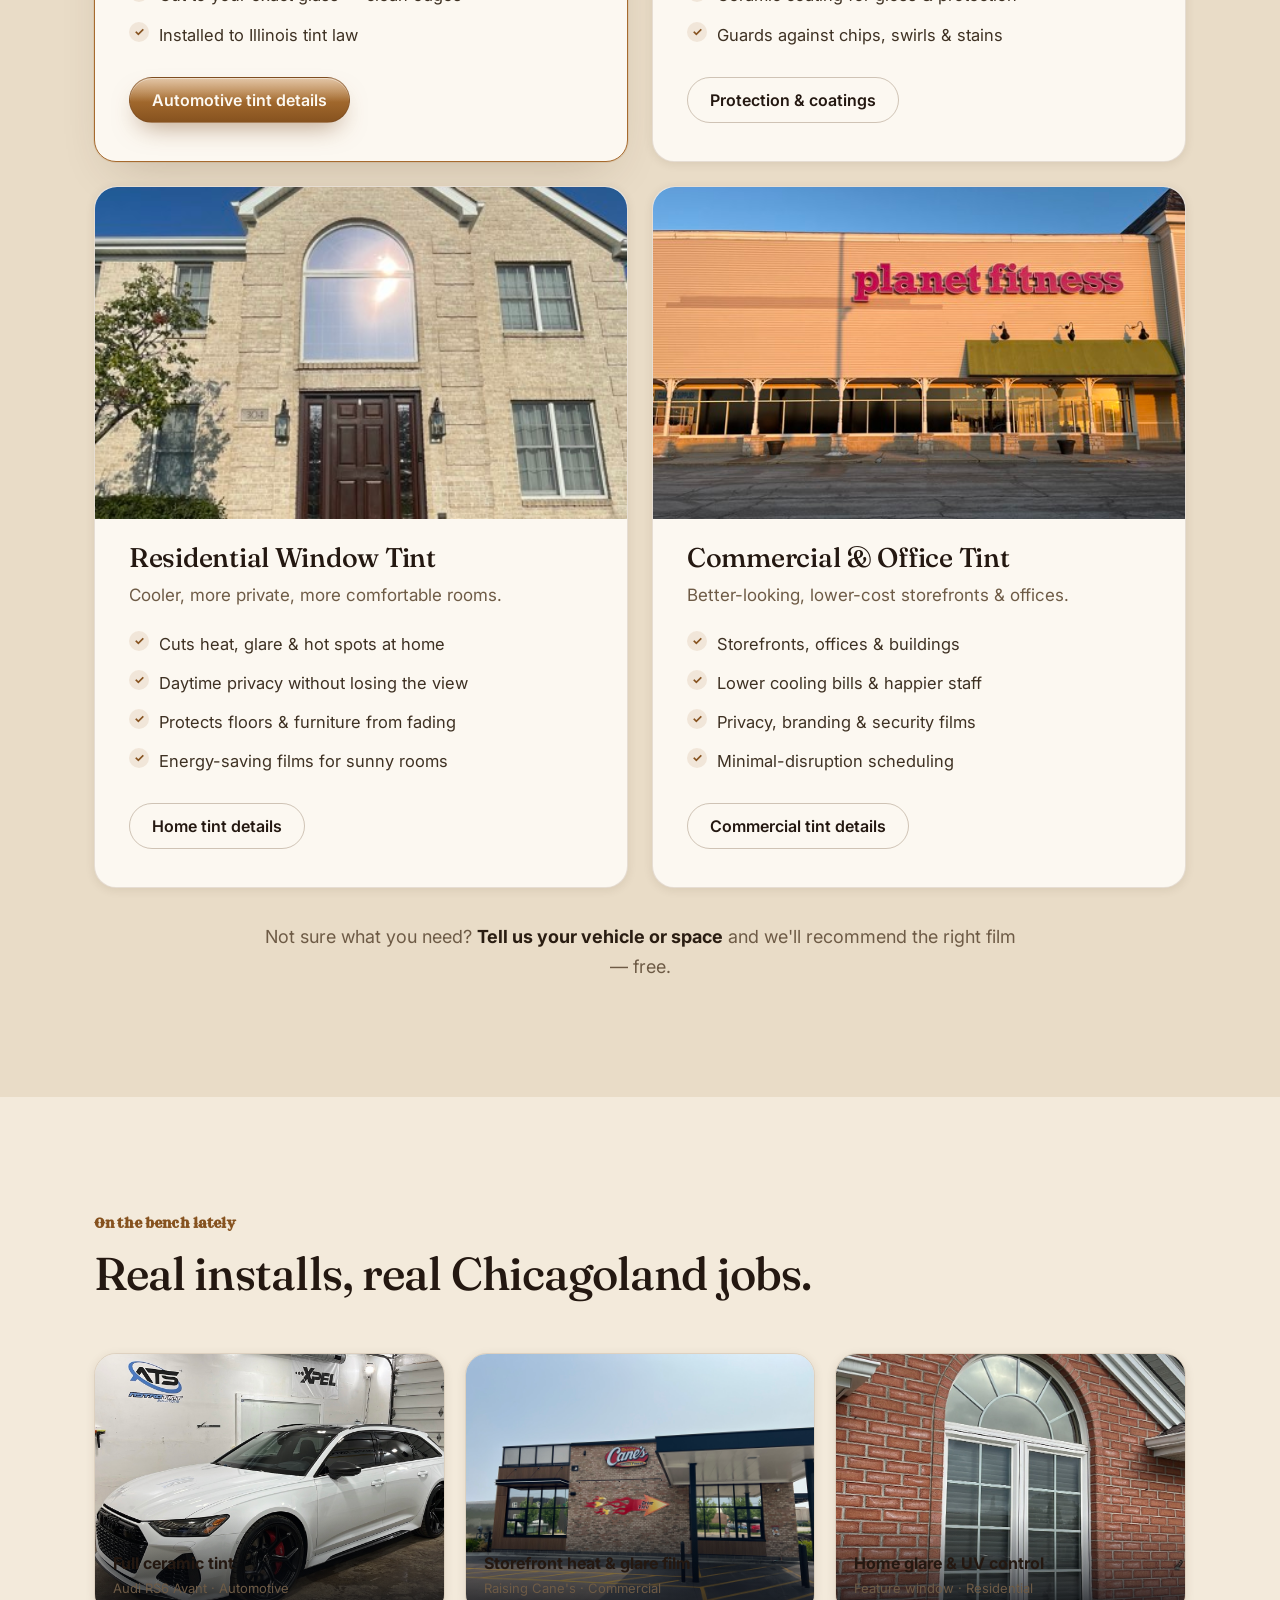
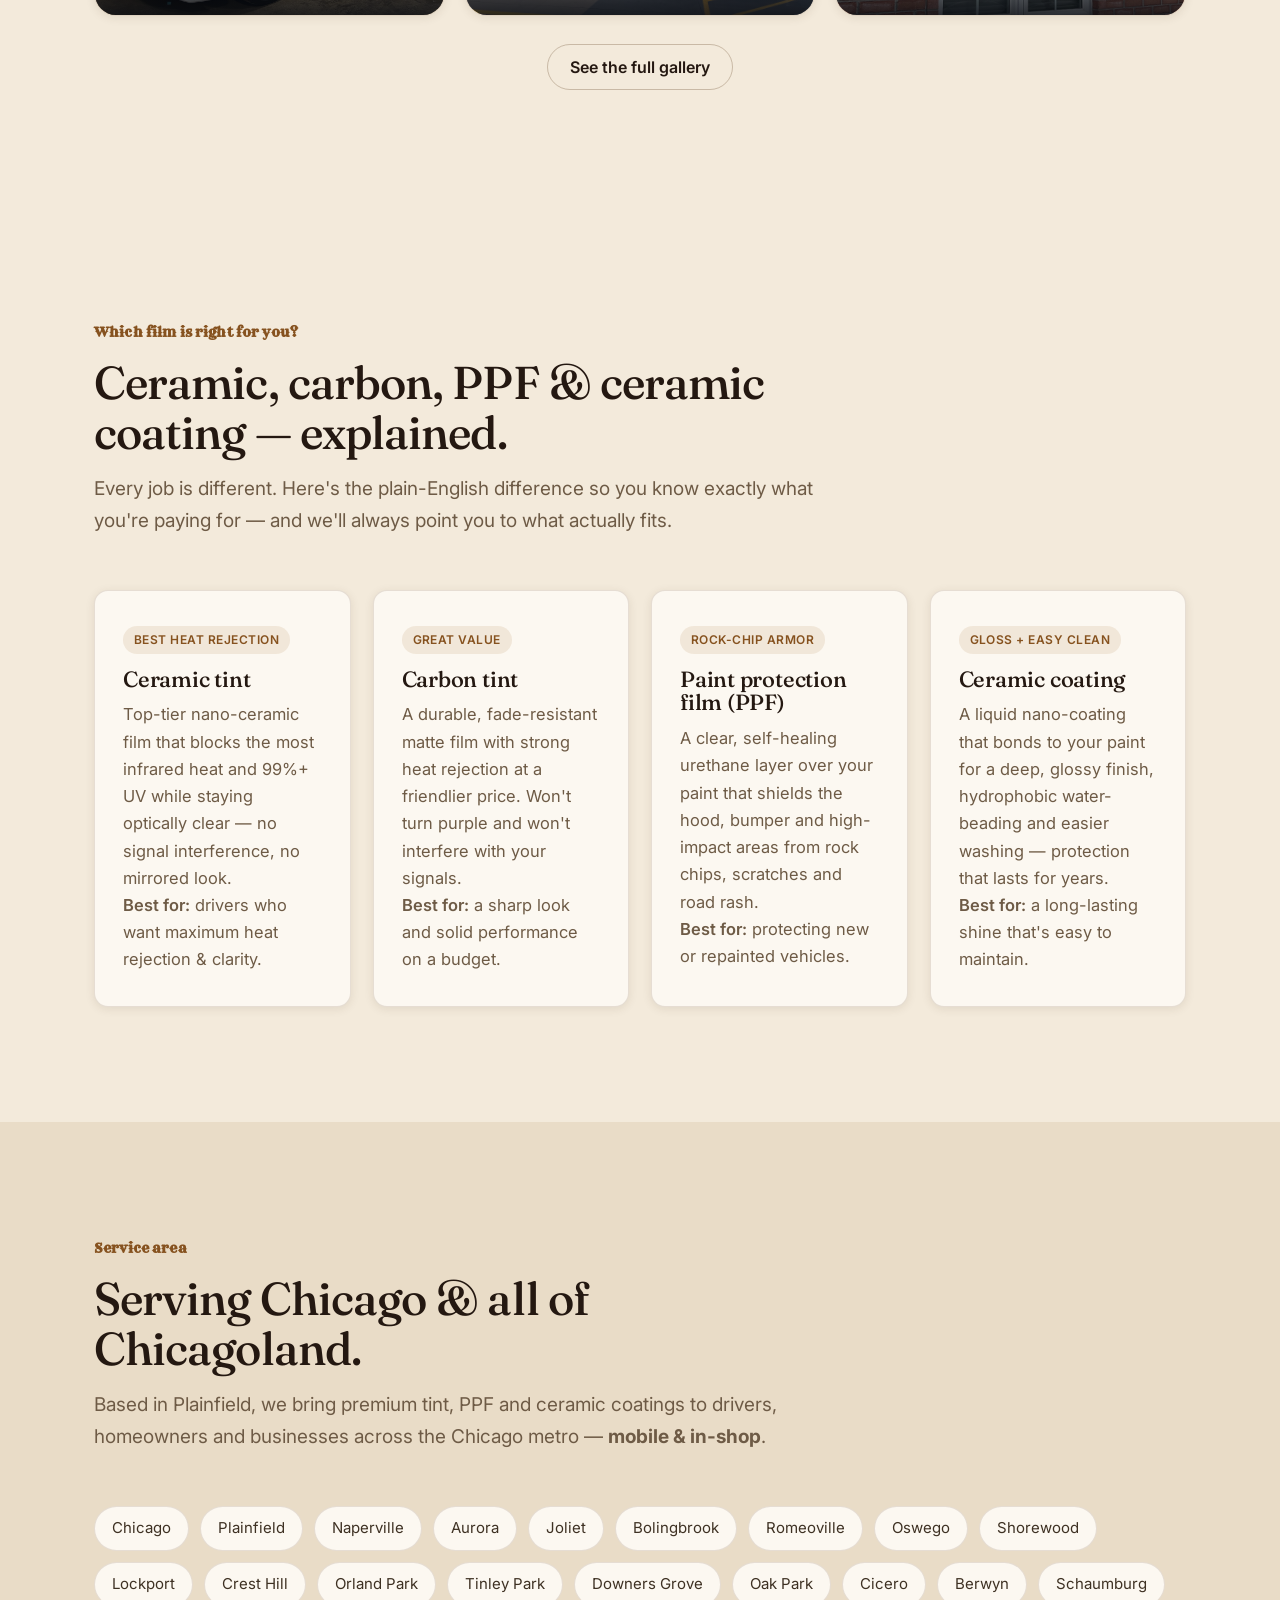
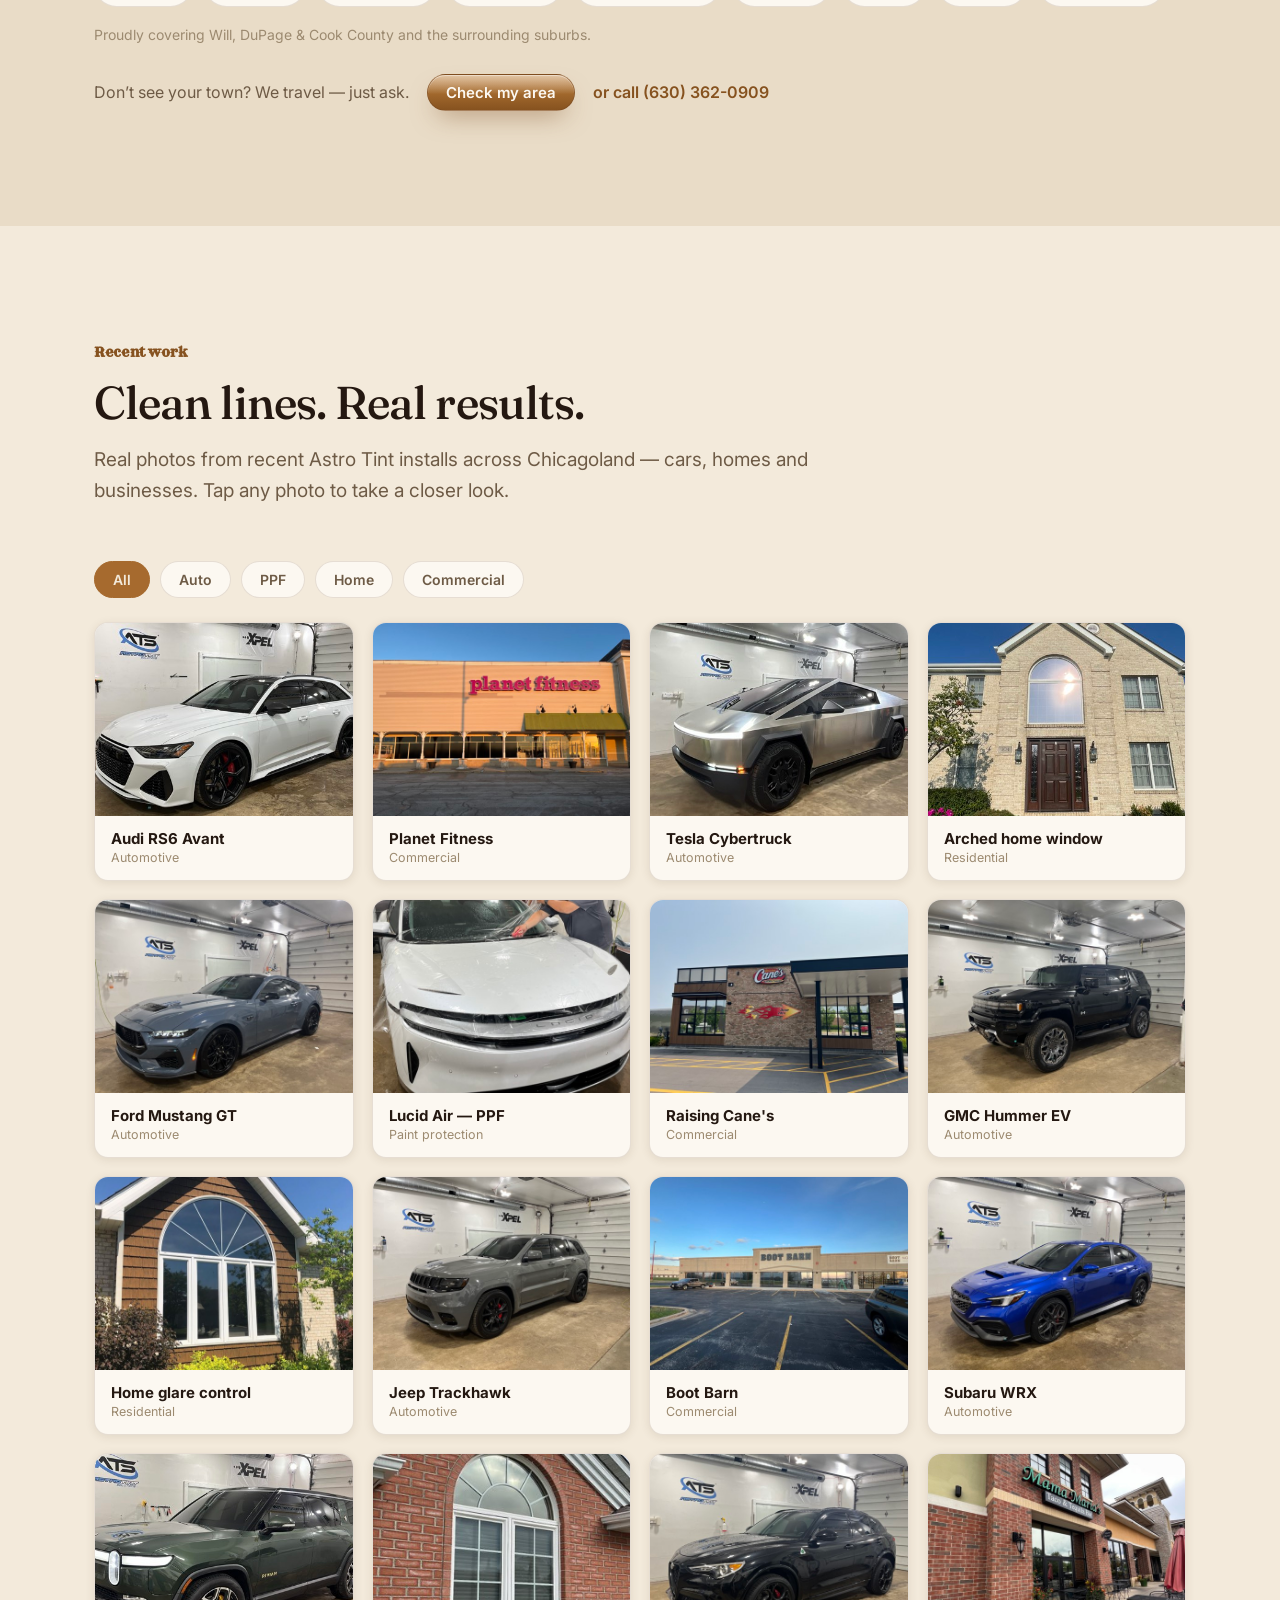
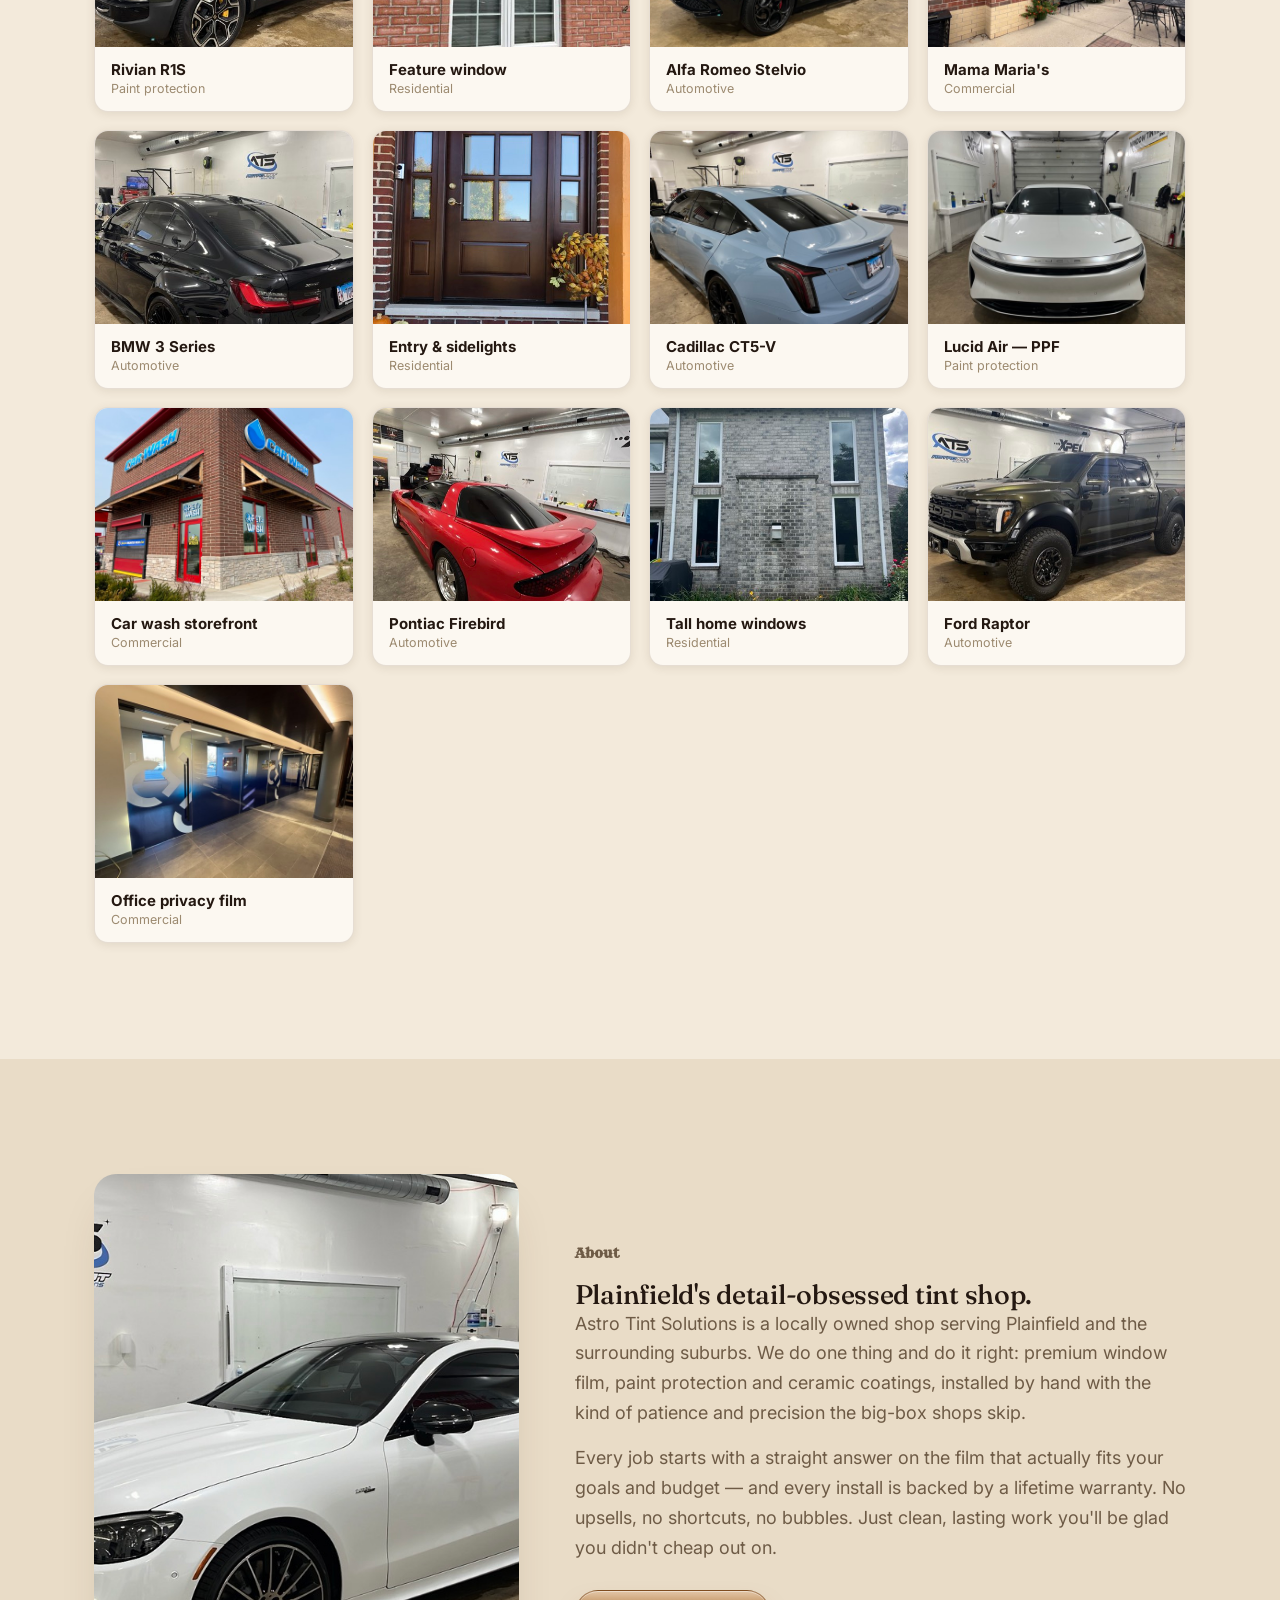
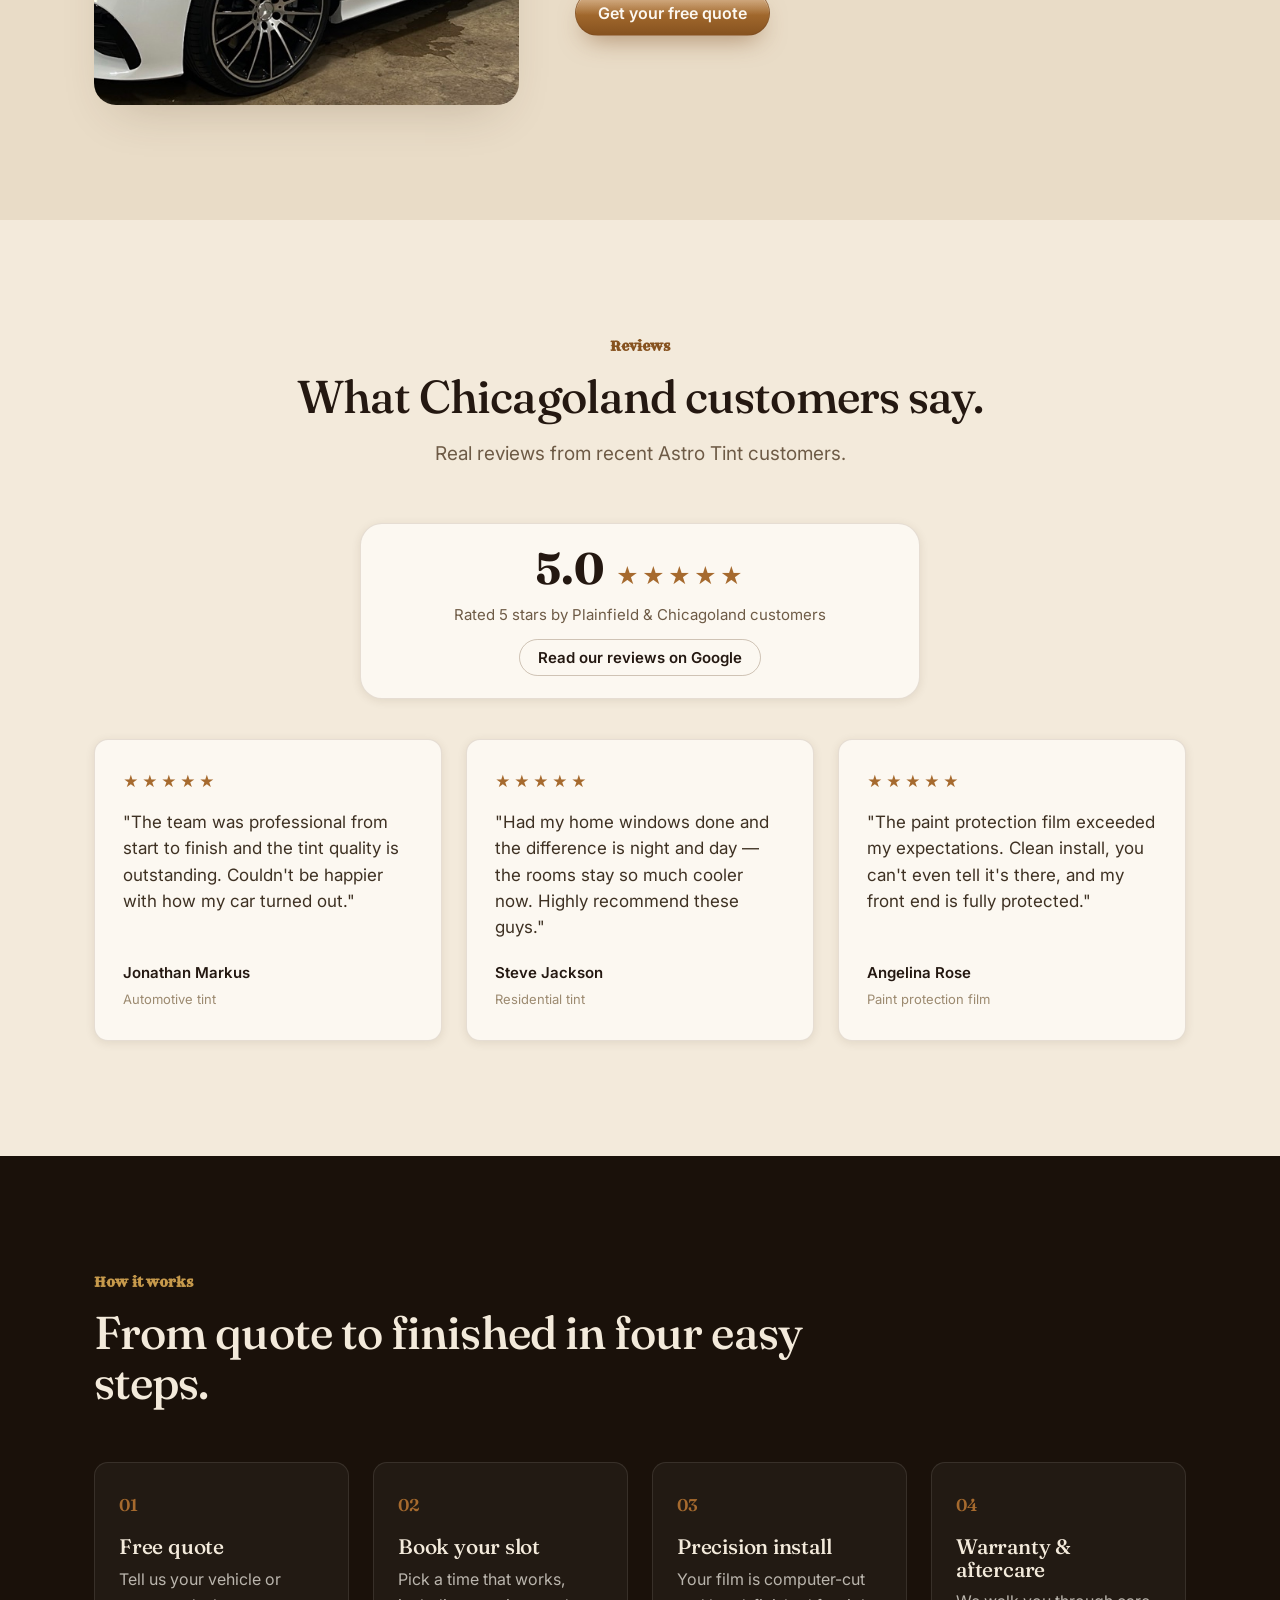
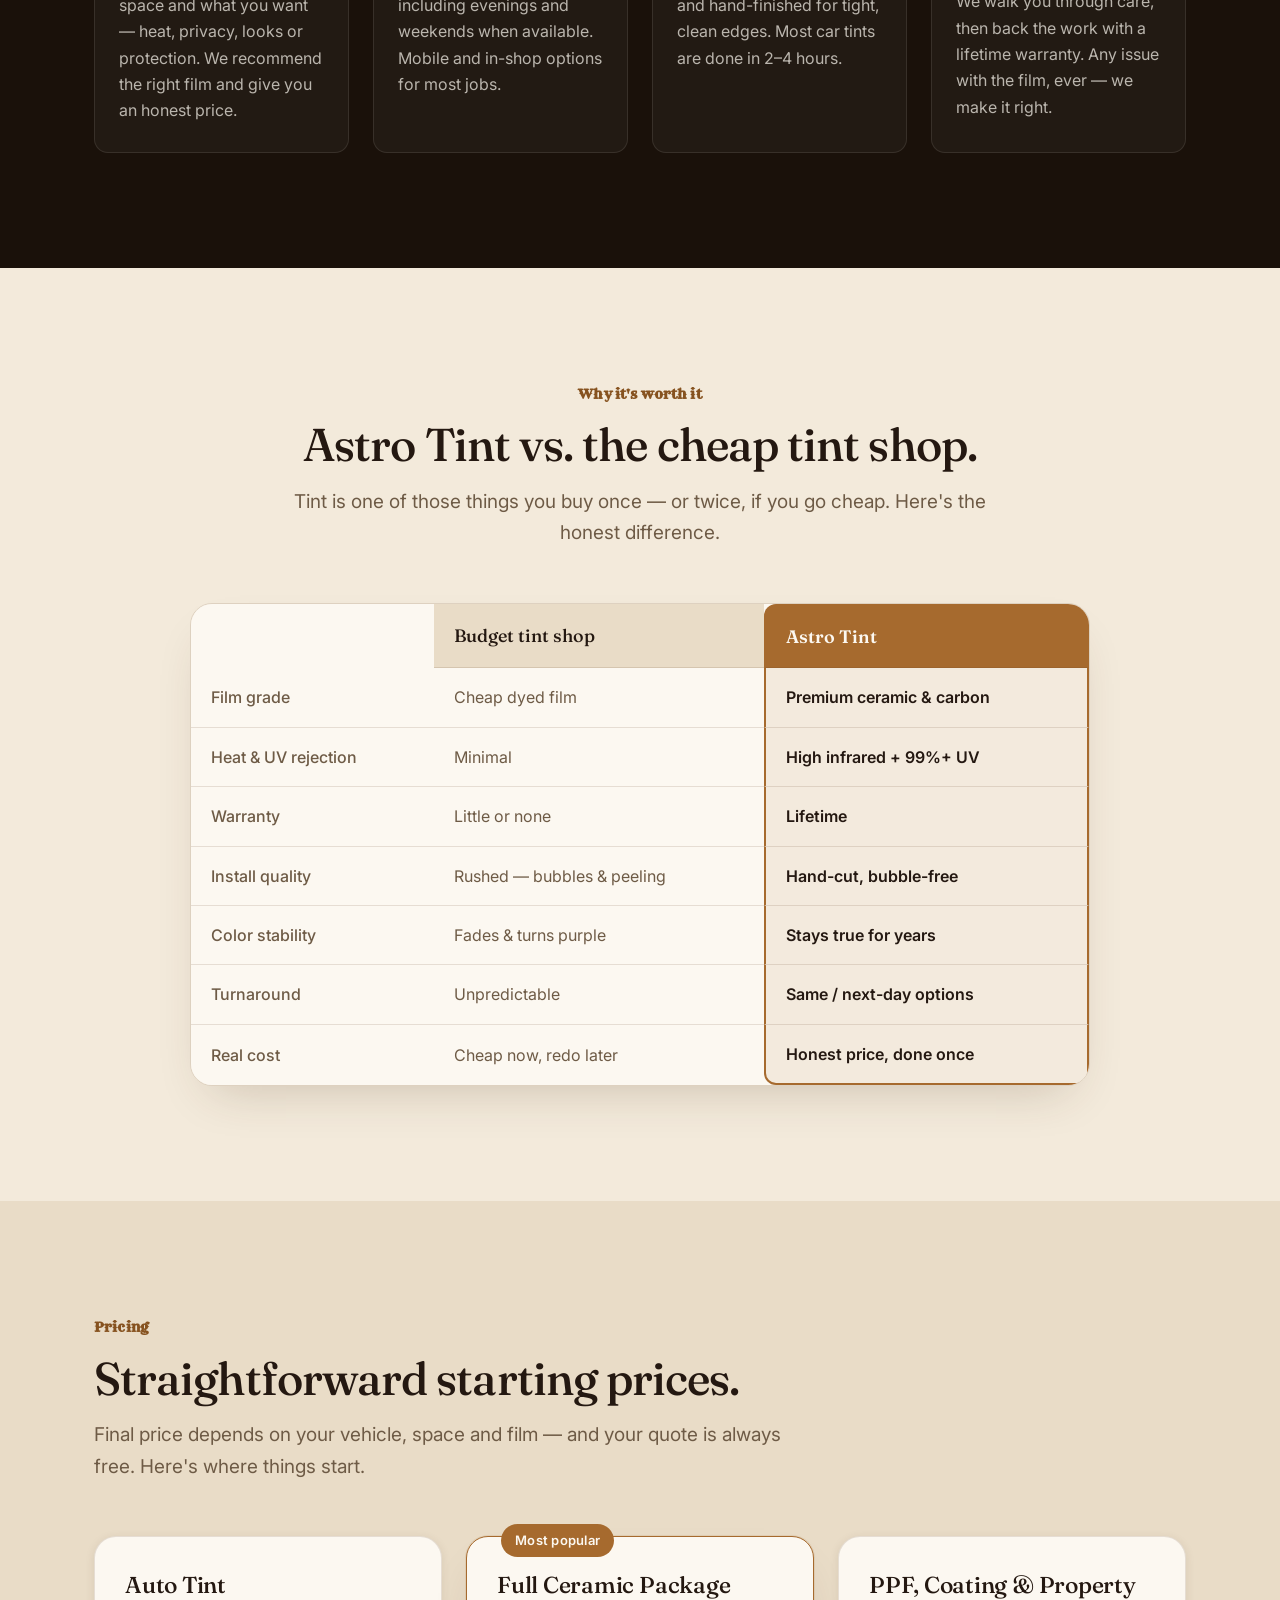
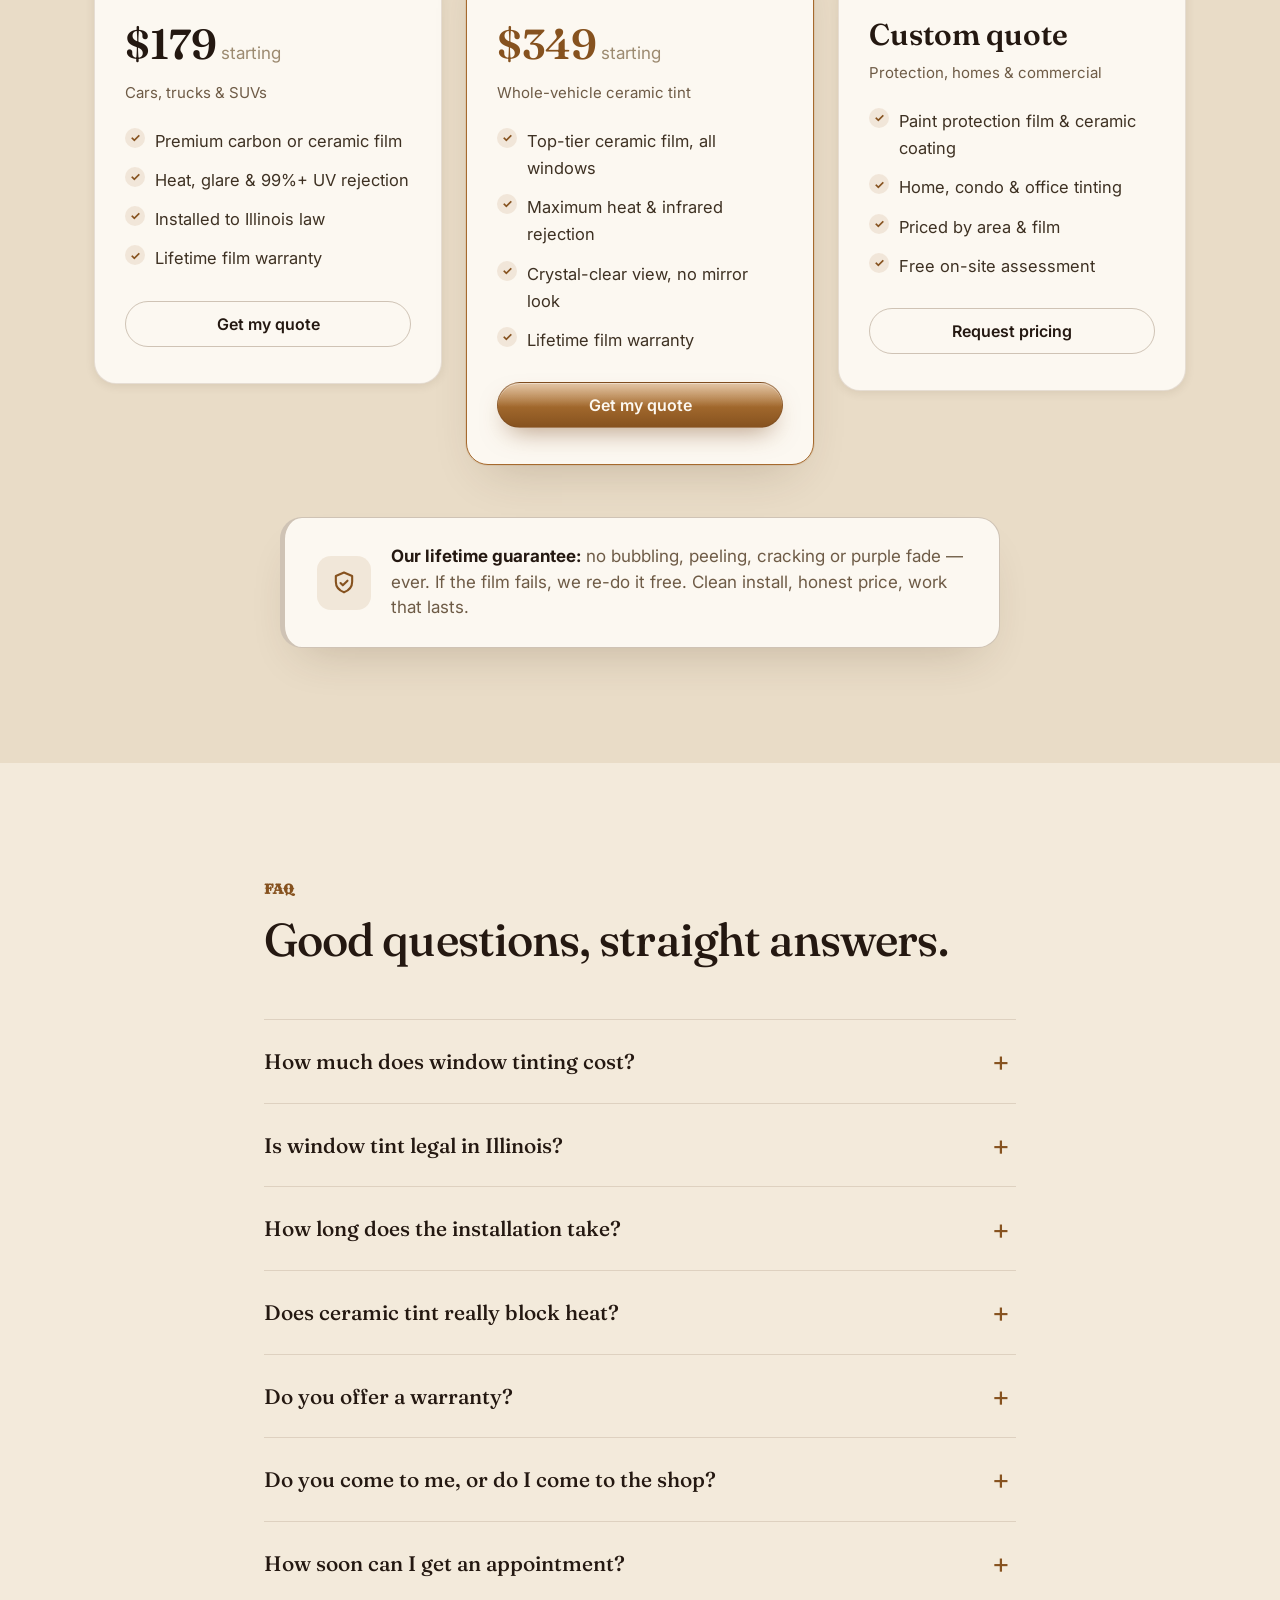
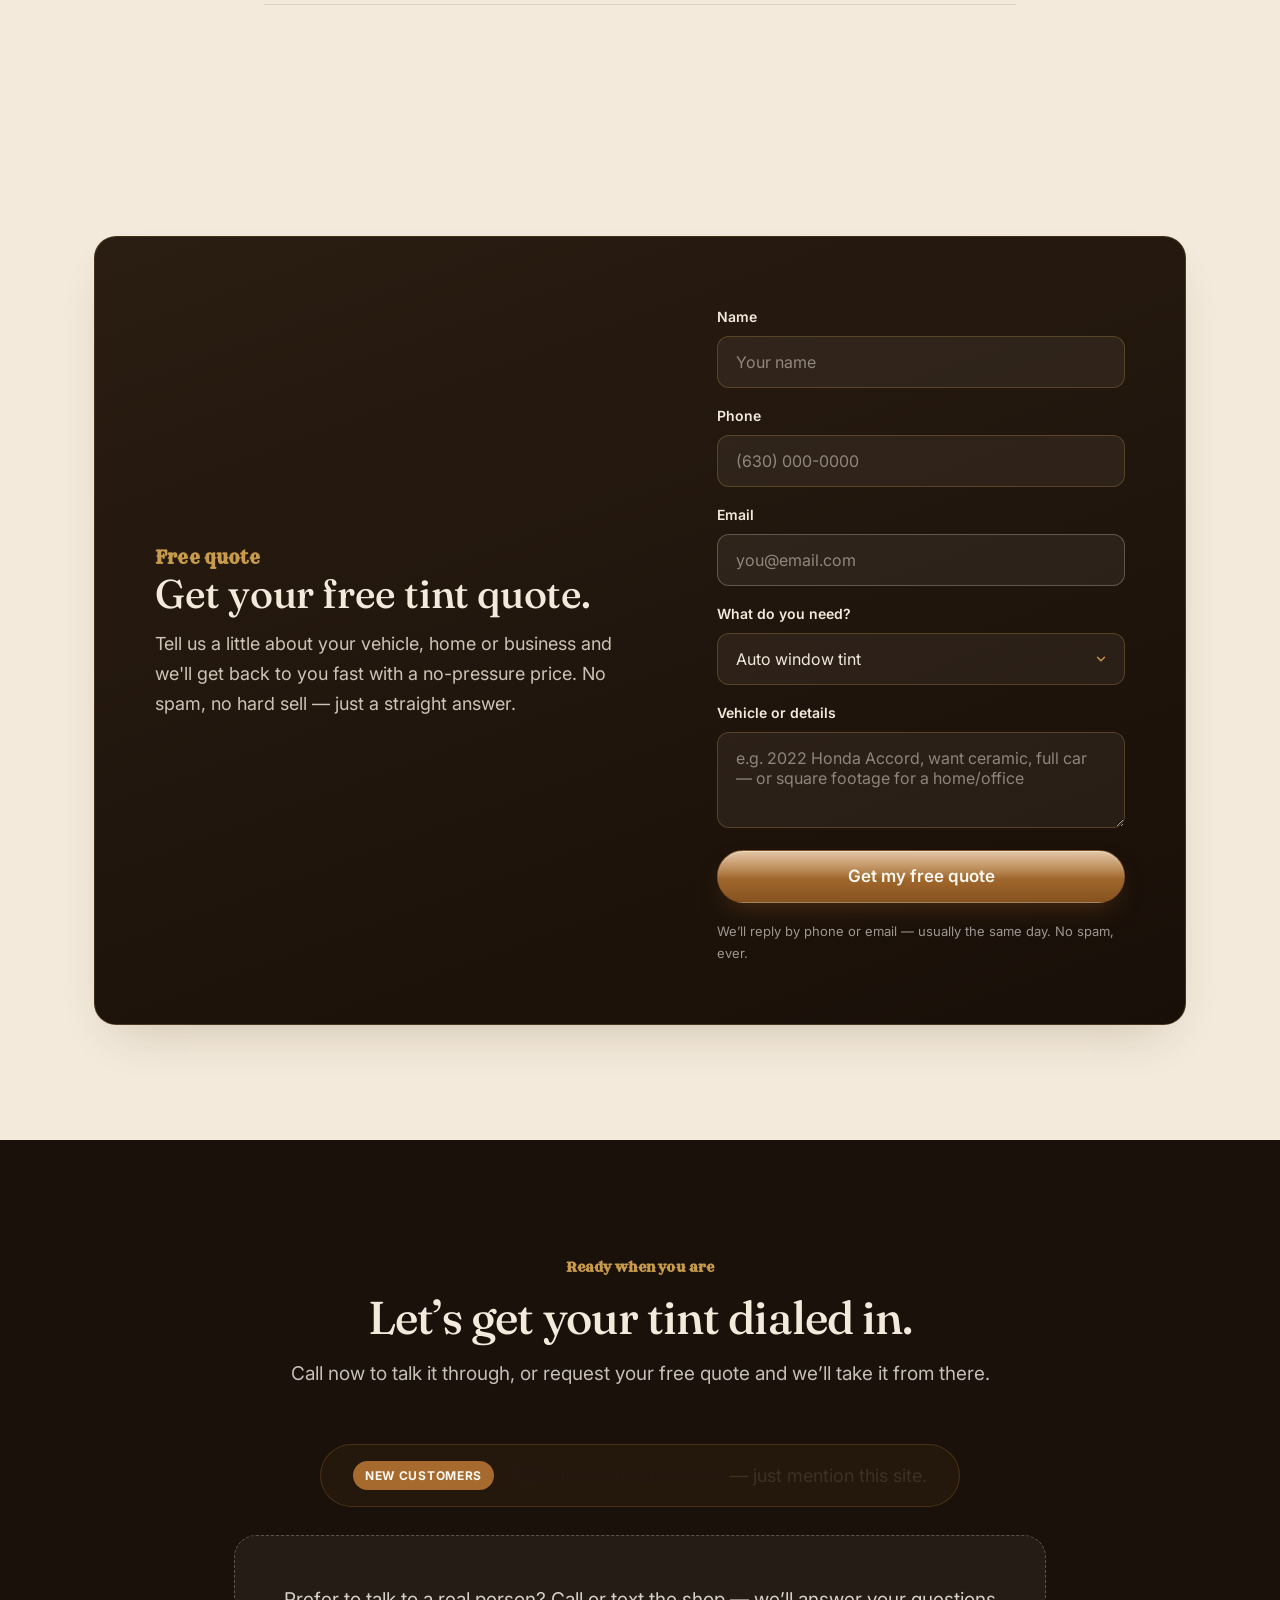
==== commit 988c62e8: "Bump CSS cache-buster to v=5 Ensure returning visitors fetch the re-skinned stylesheet instead of a " ====
--- a/index.html
+++ b/index.html
@@ -41,7 +41,7 @@
   <link rel="preconnect" href="https://fonts.gstatic.com" crossorigin />
   <link href="https://fonts.googleapis.com/css2?family=Fraunces:opsz,wght@9..144,400;9..144,500;9..144,600&family=Rye&family=Inter:wght@400;500;600&display=swap" rel="stylesheet" />
 
-  <link rel="stylesheet" href="css/styles.css?v=4" />
+  <link rel="stylesheet" href="css/styles.css?v=5" />
 
   <!-- Preload the hero image for a fast LCP -->
   <link rel="preload" as="image" href="assets/hero.jpg" media="(min-width: 641px)" />
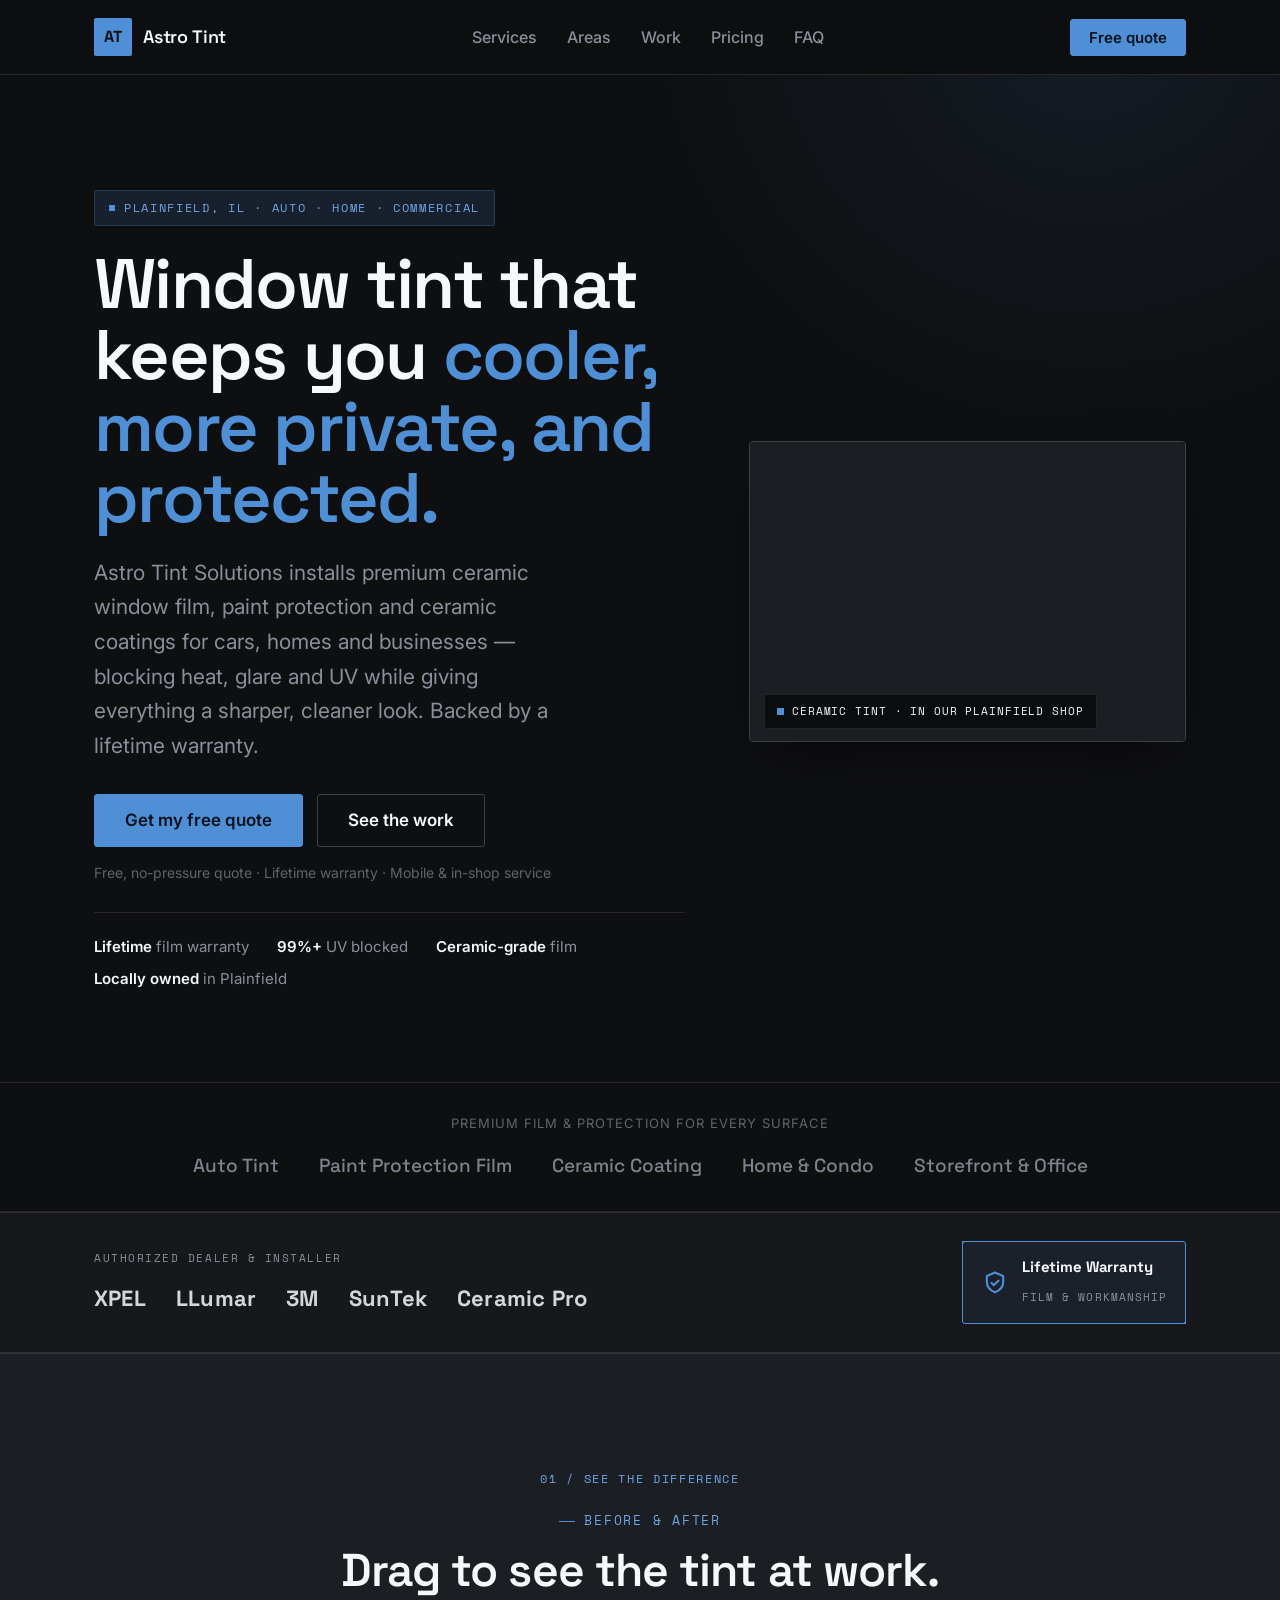
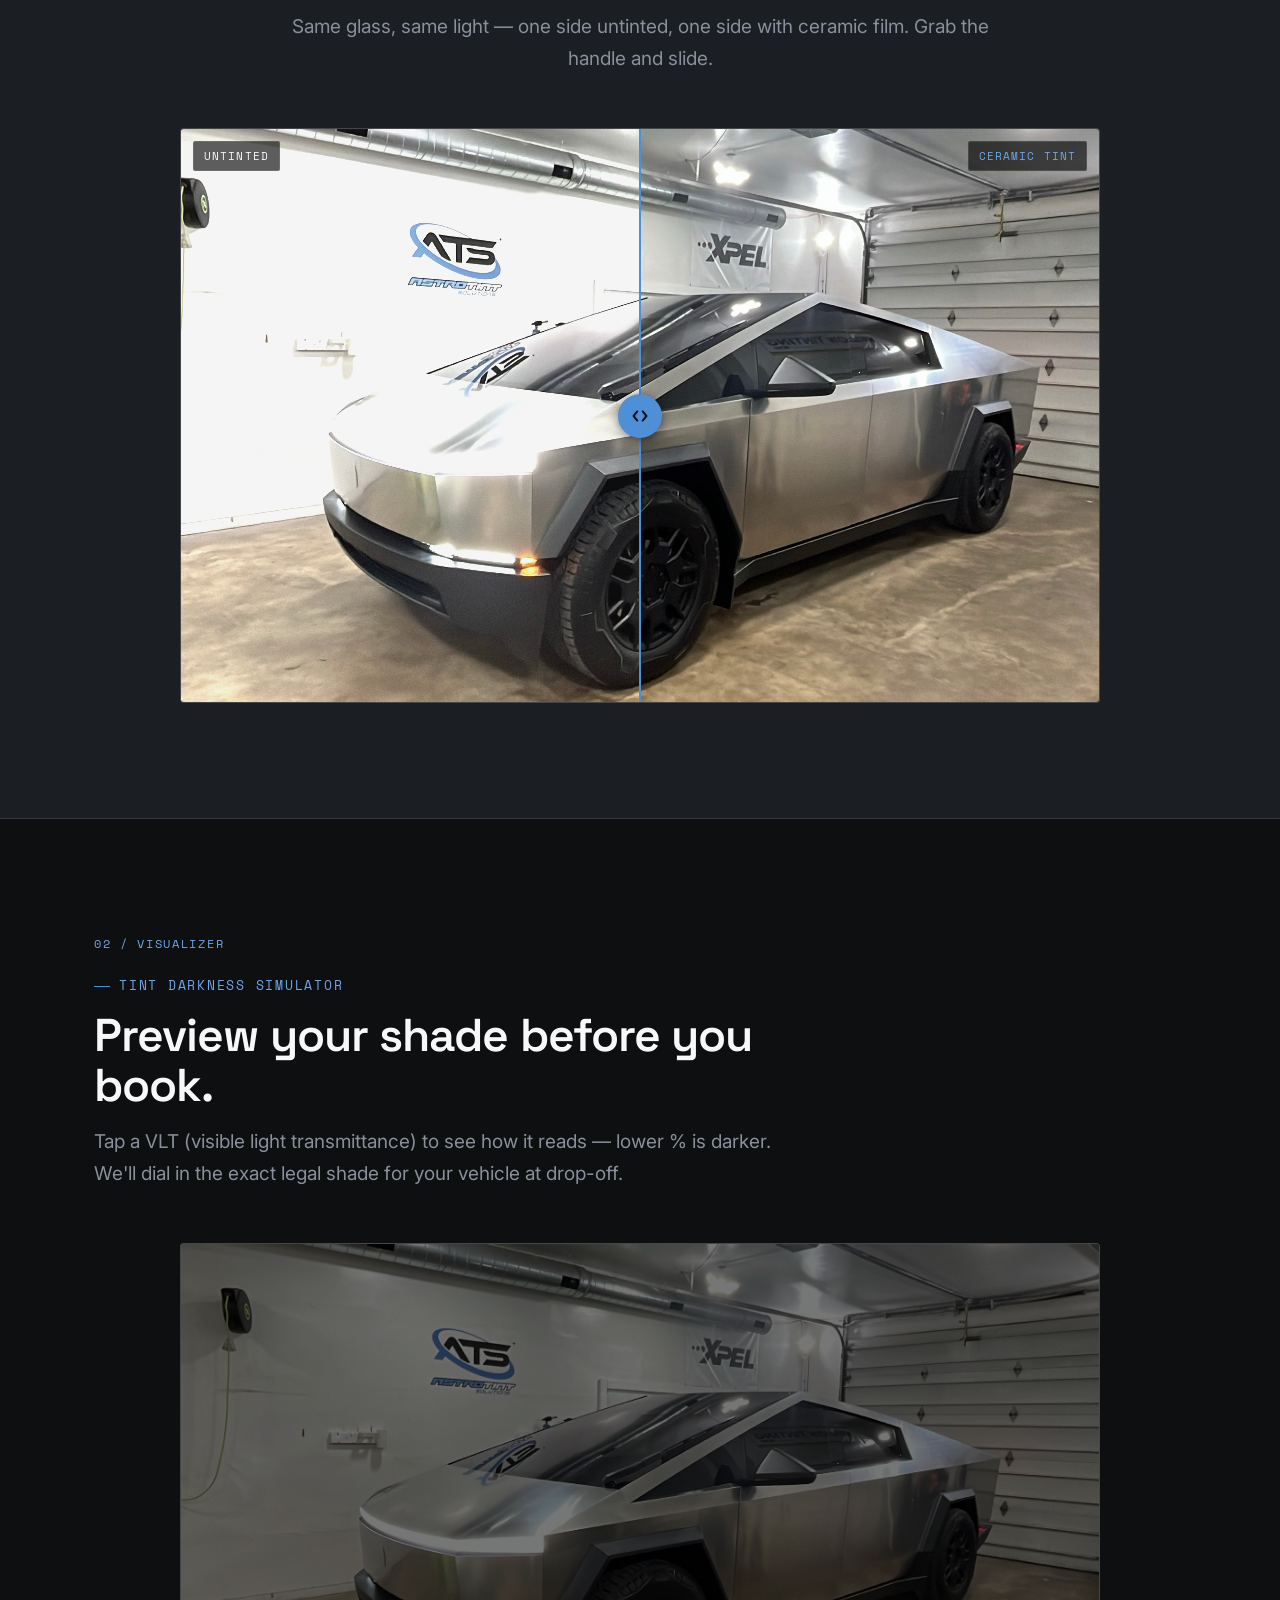
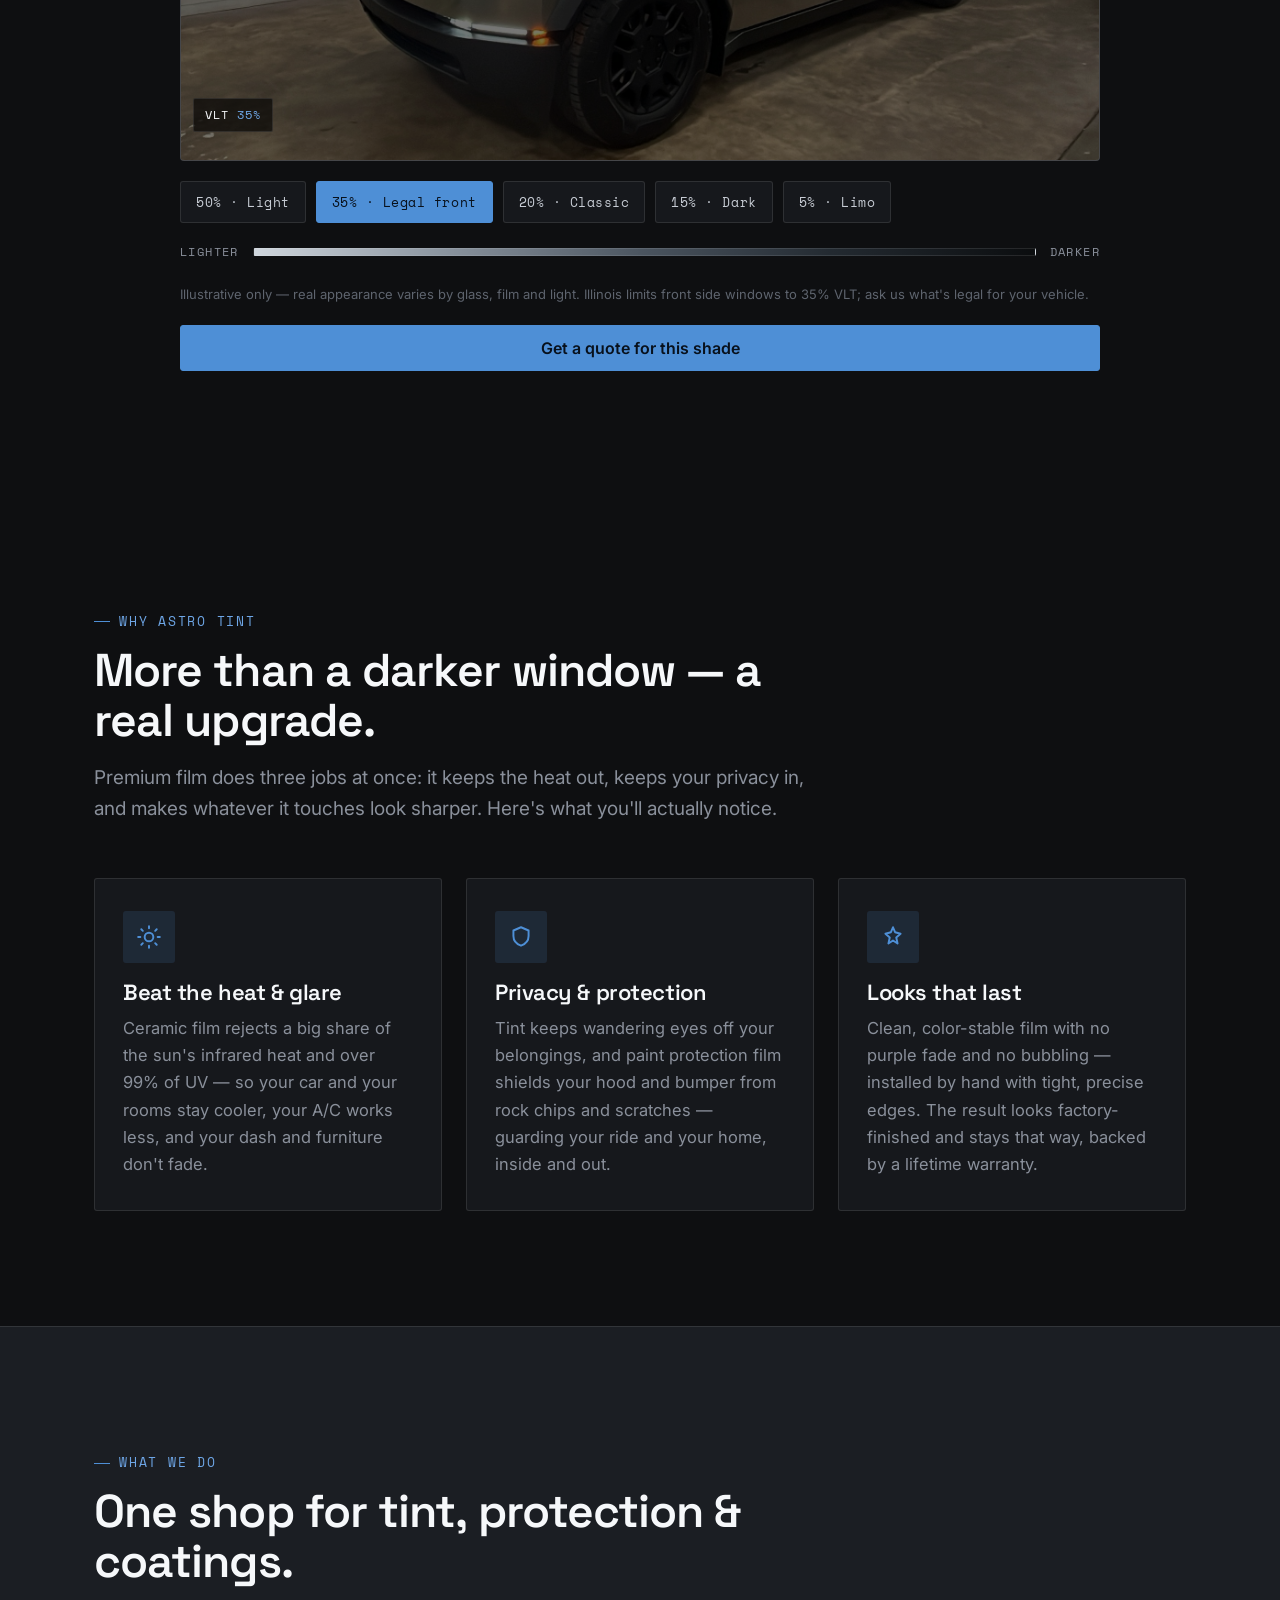
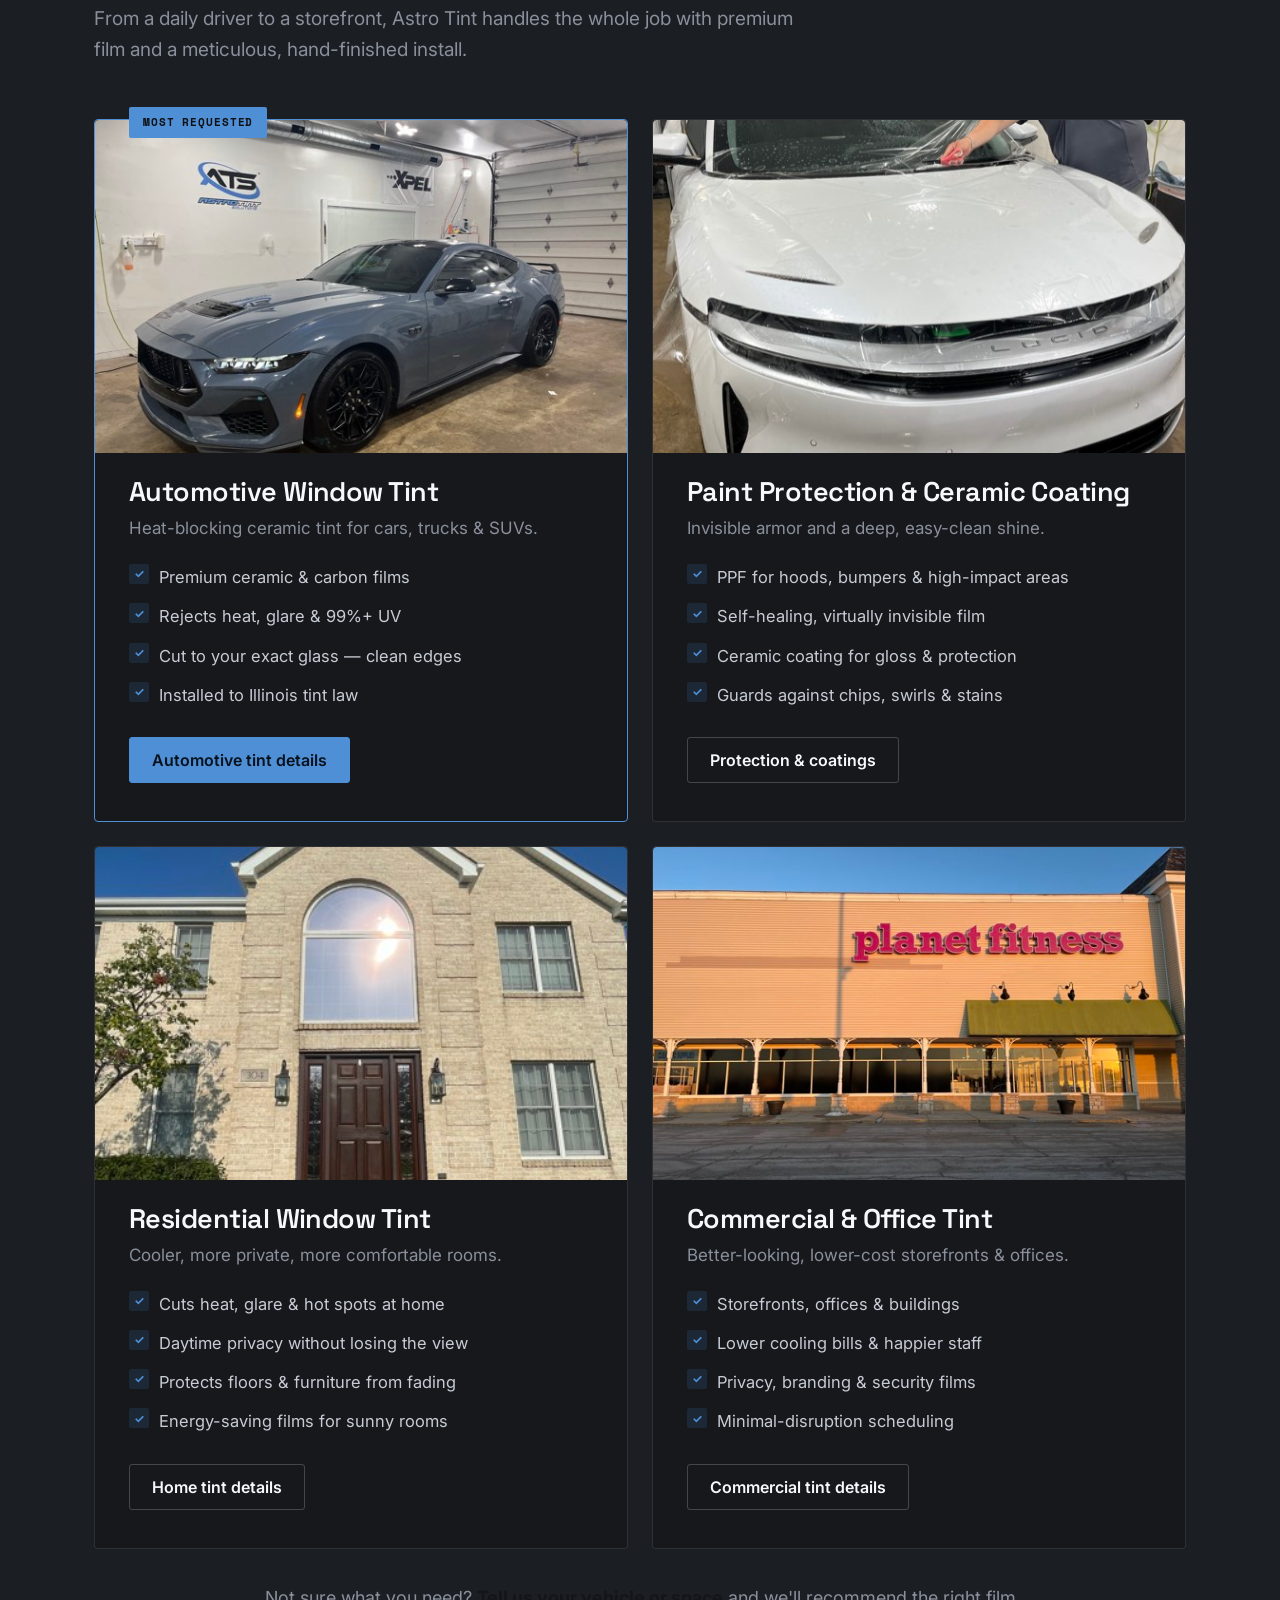
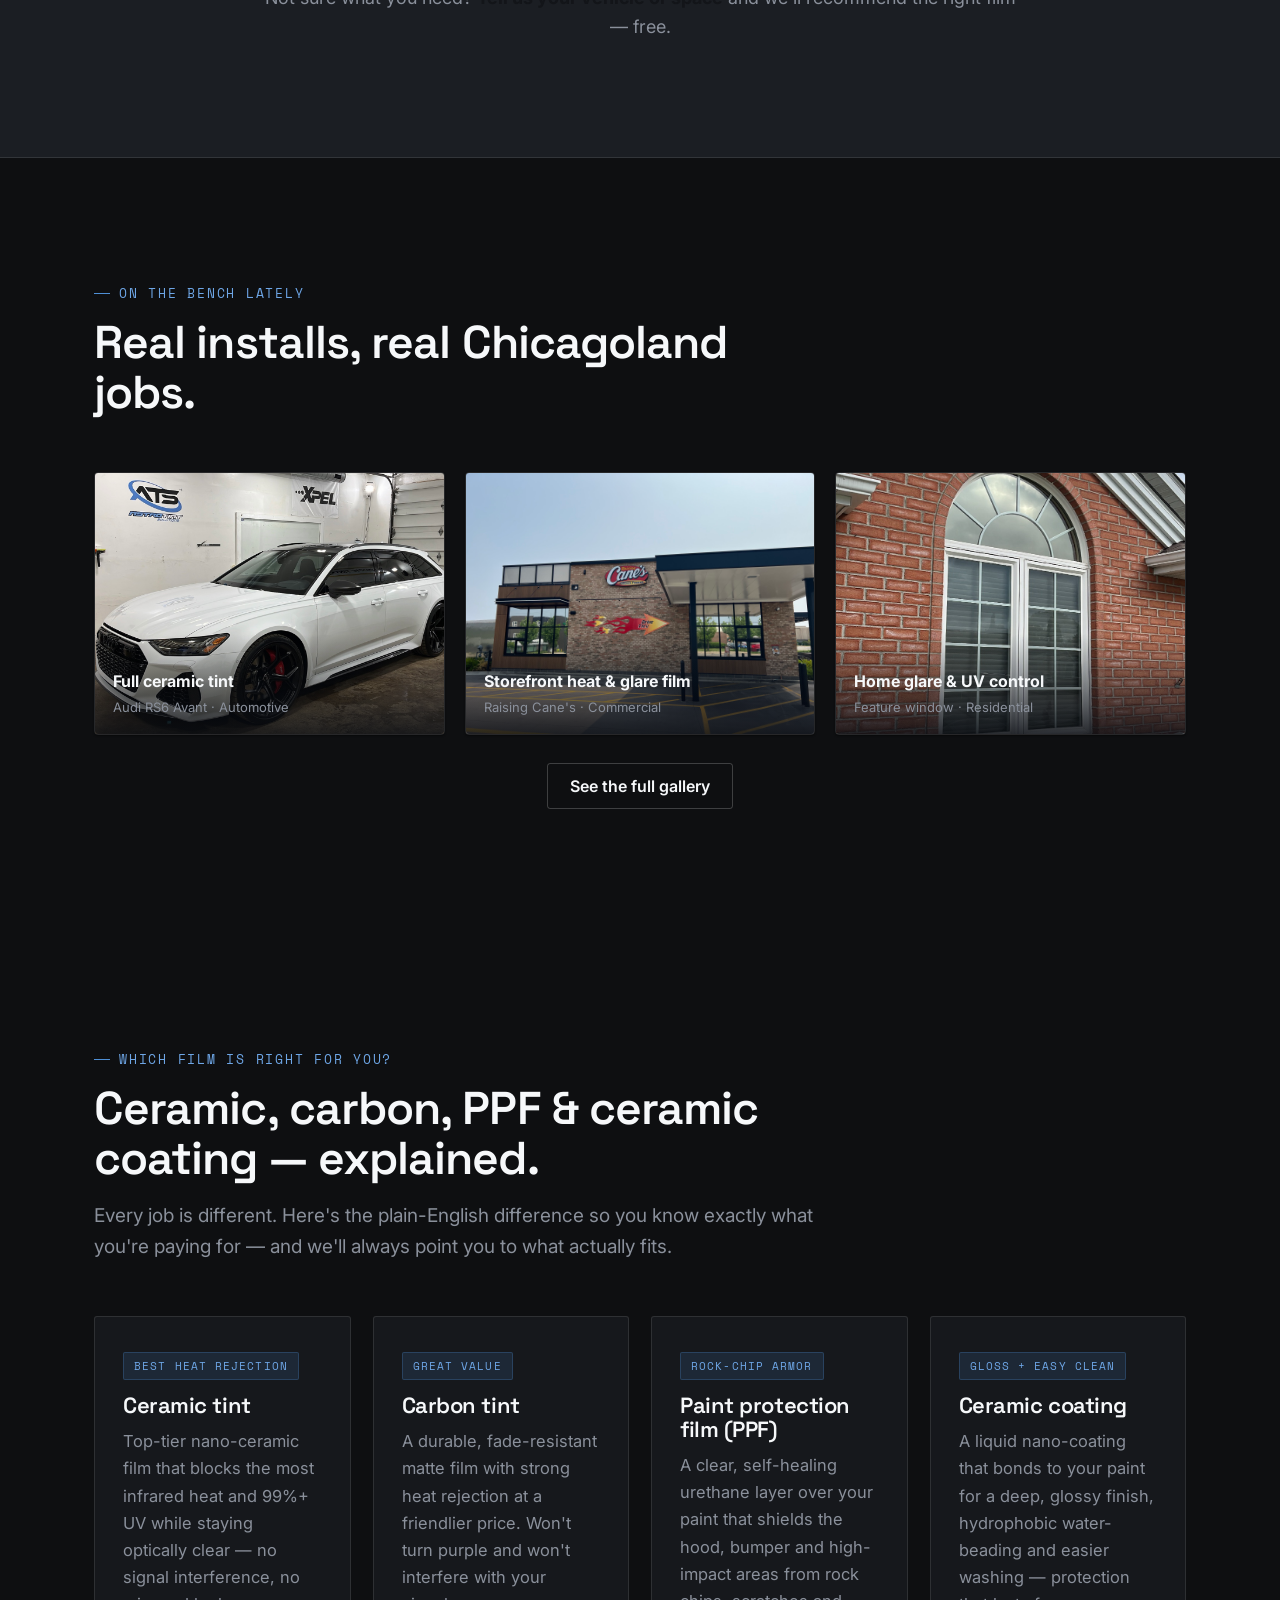
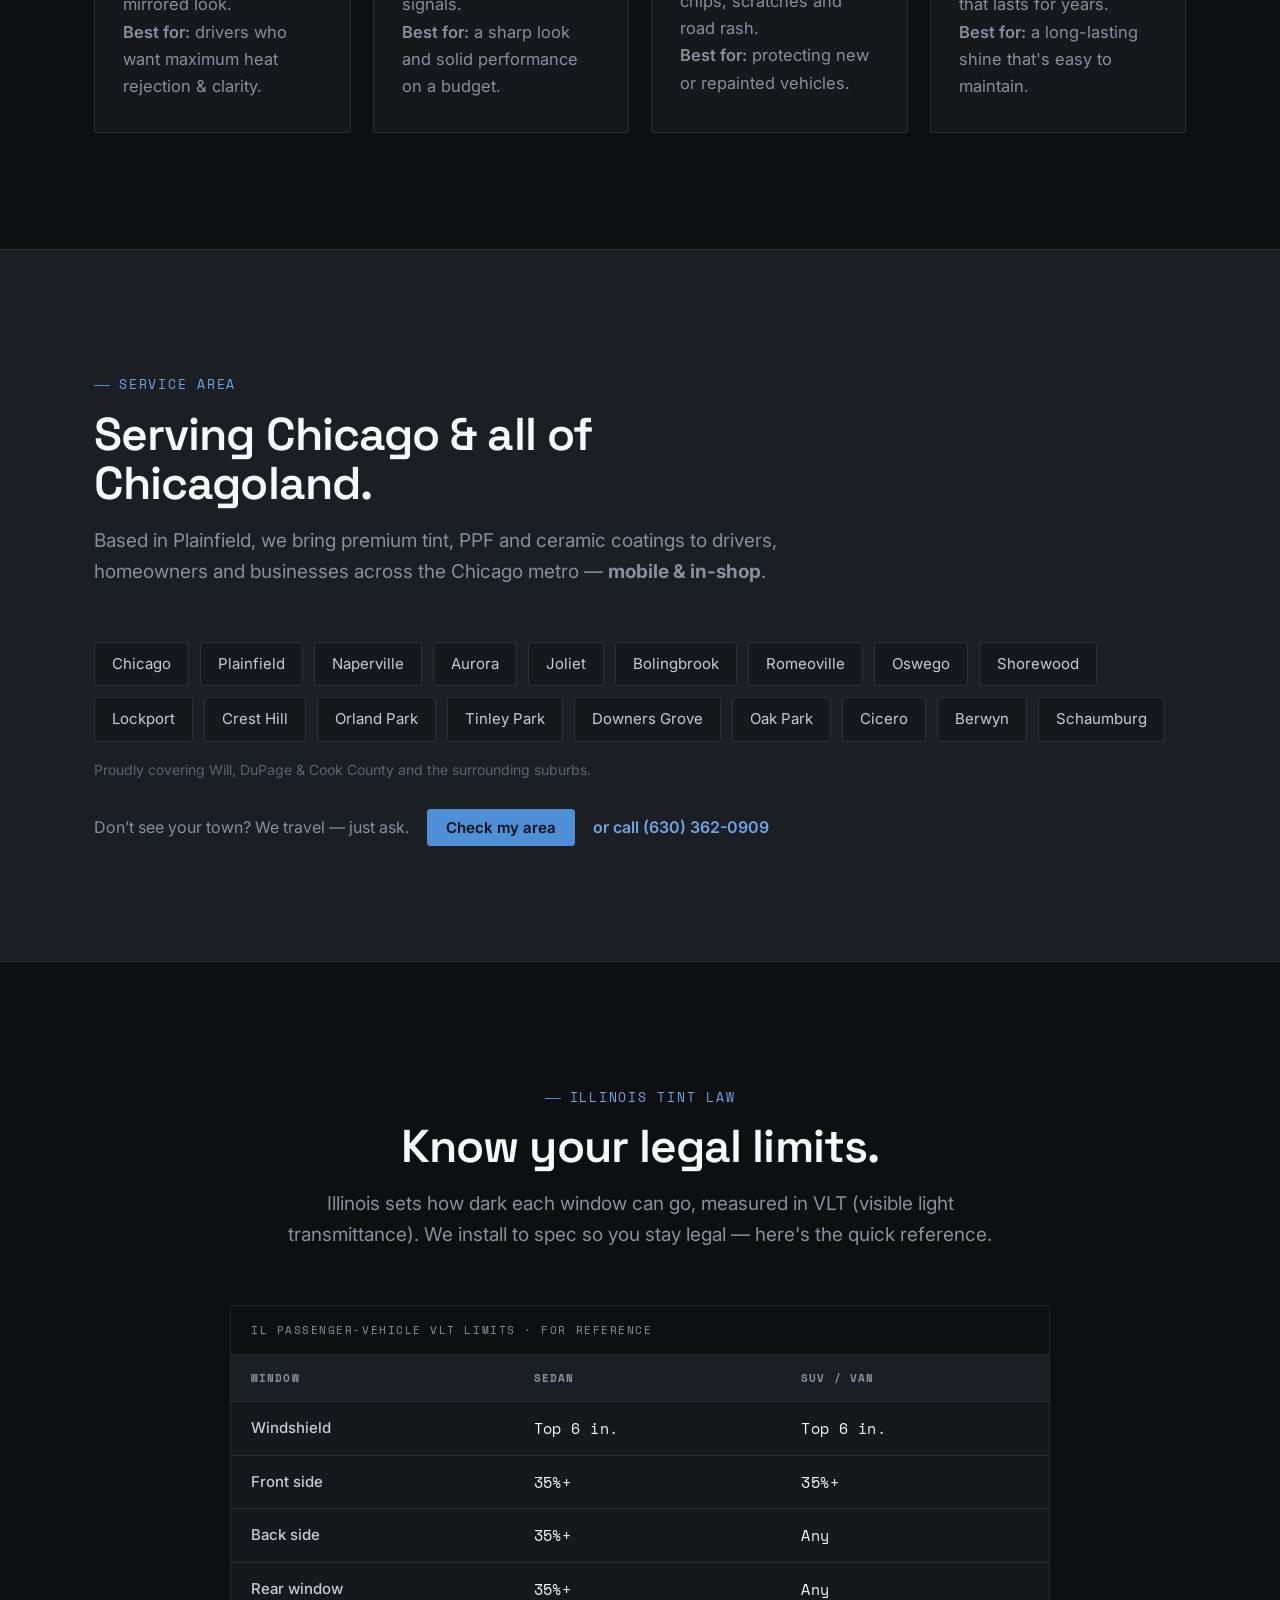
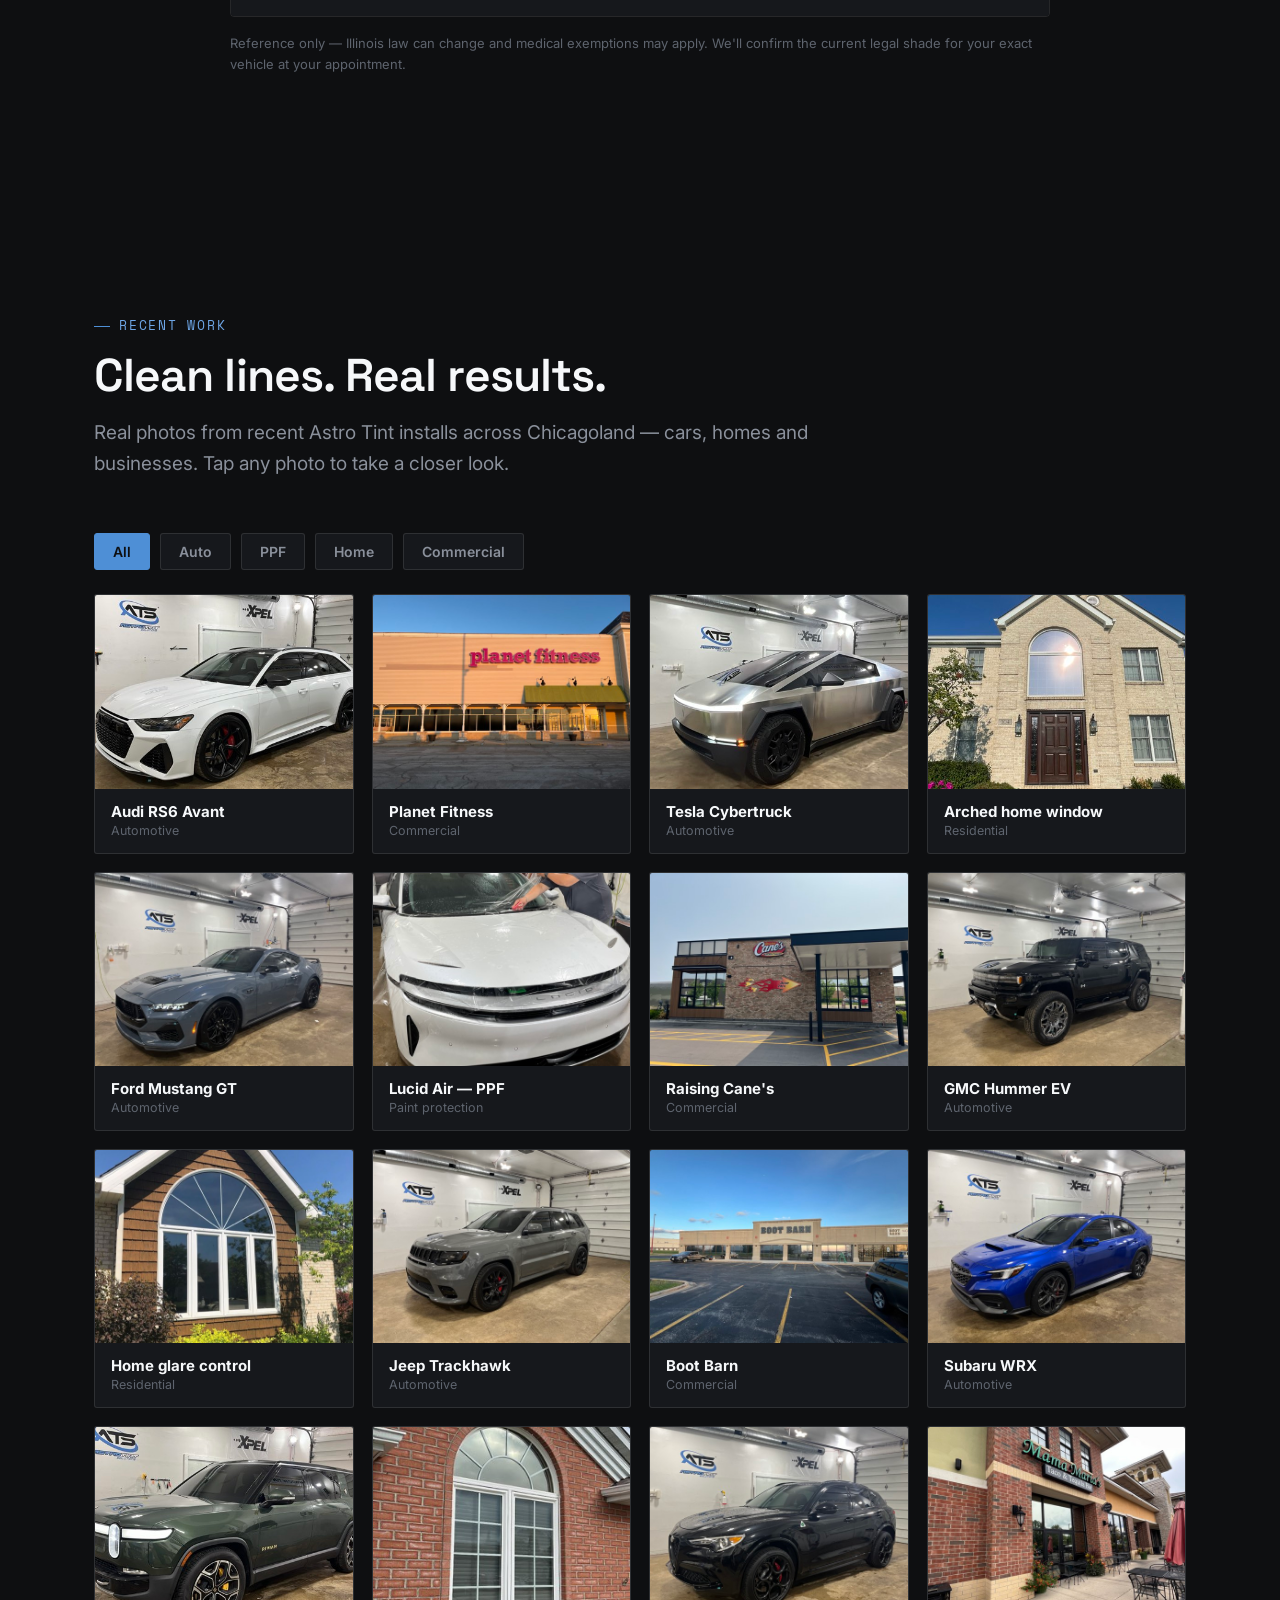
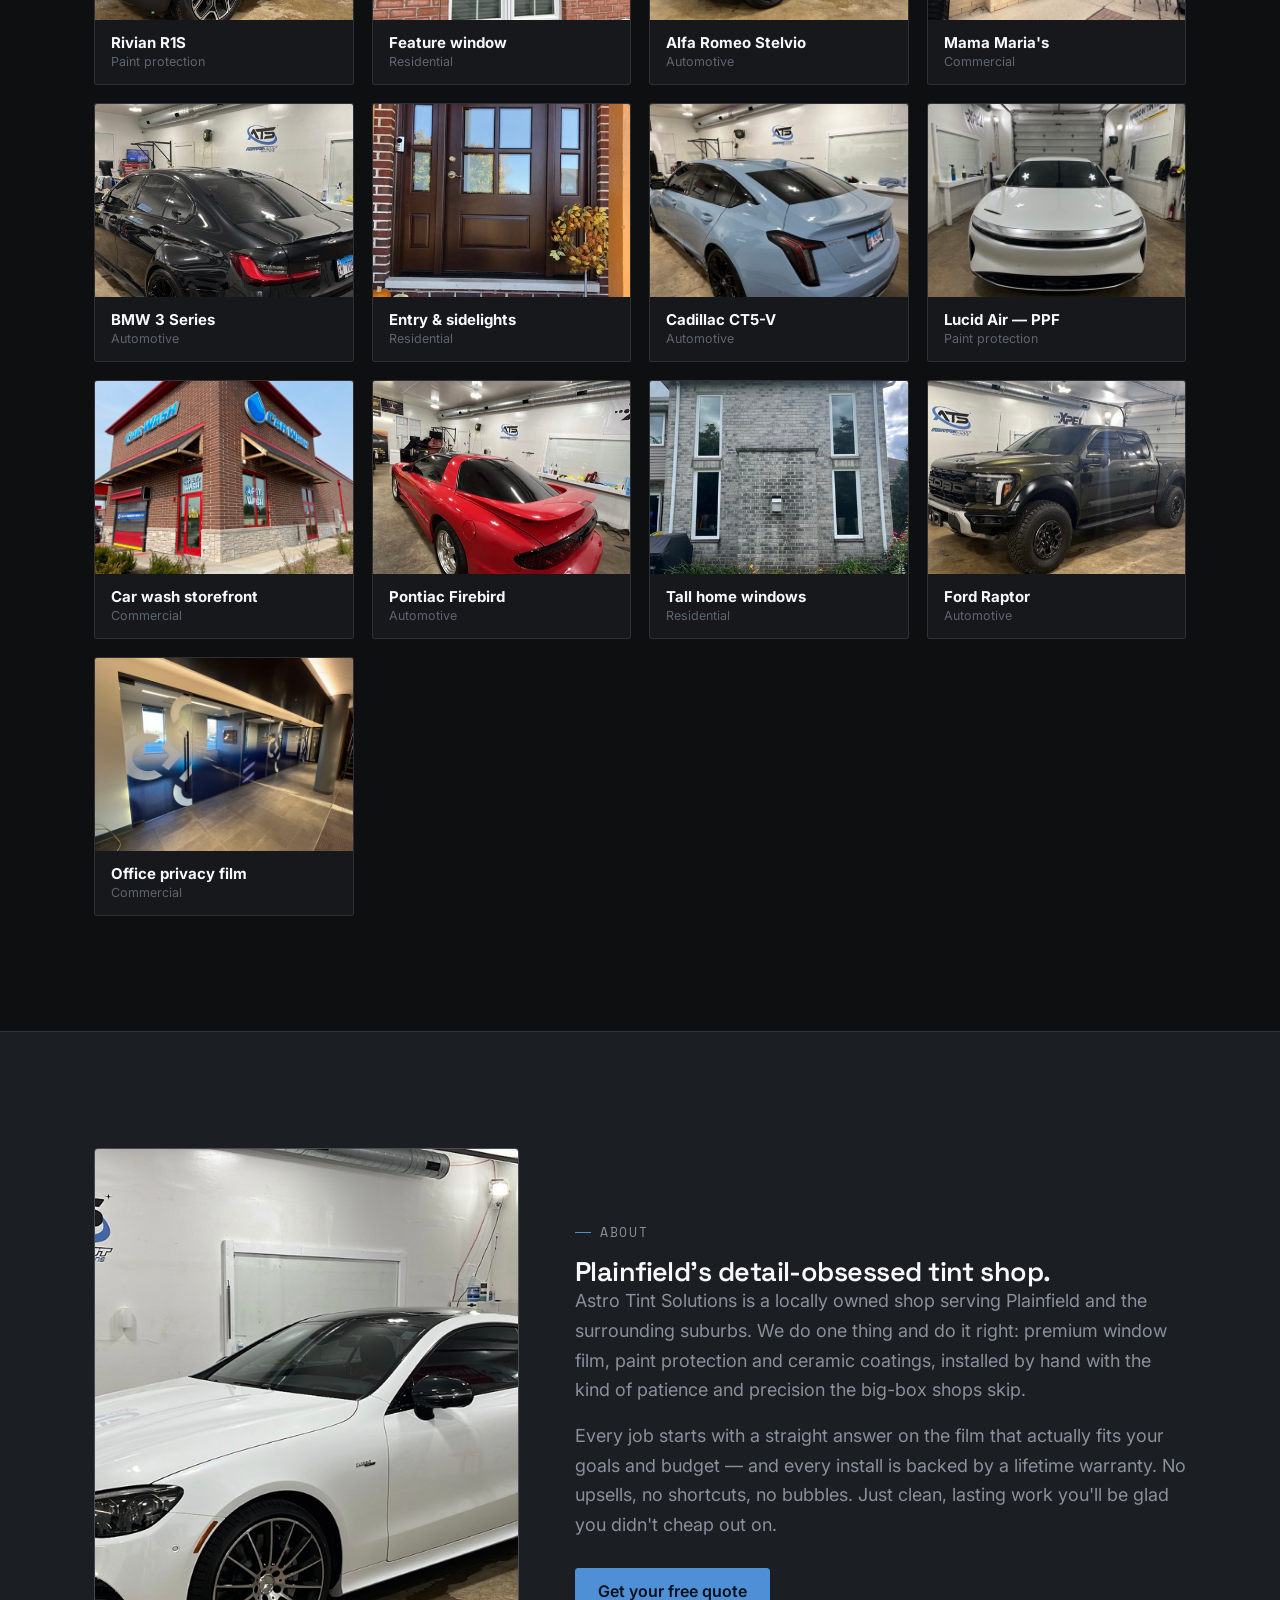
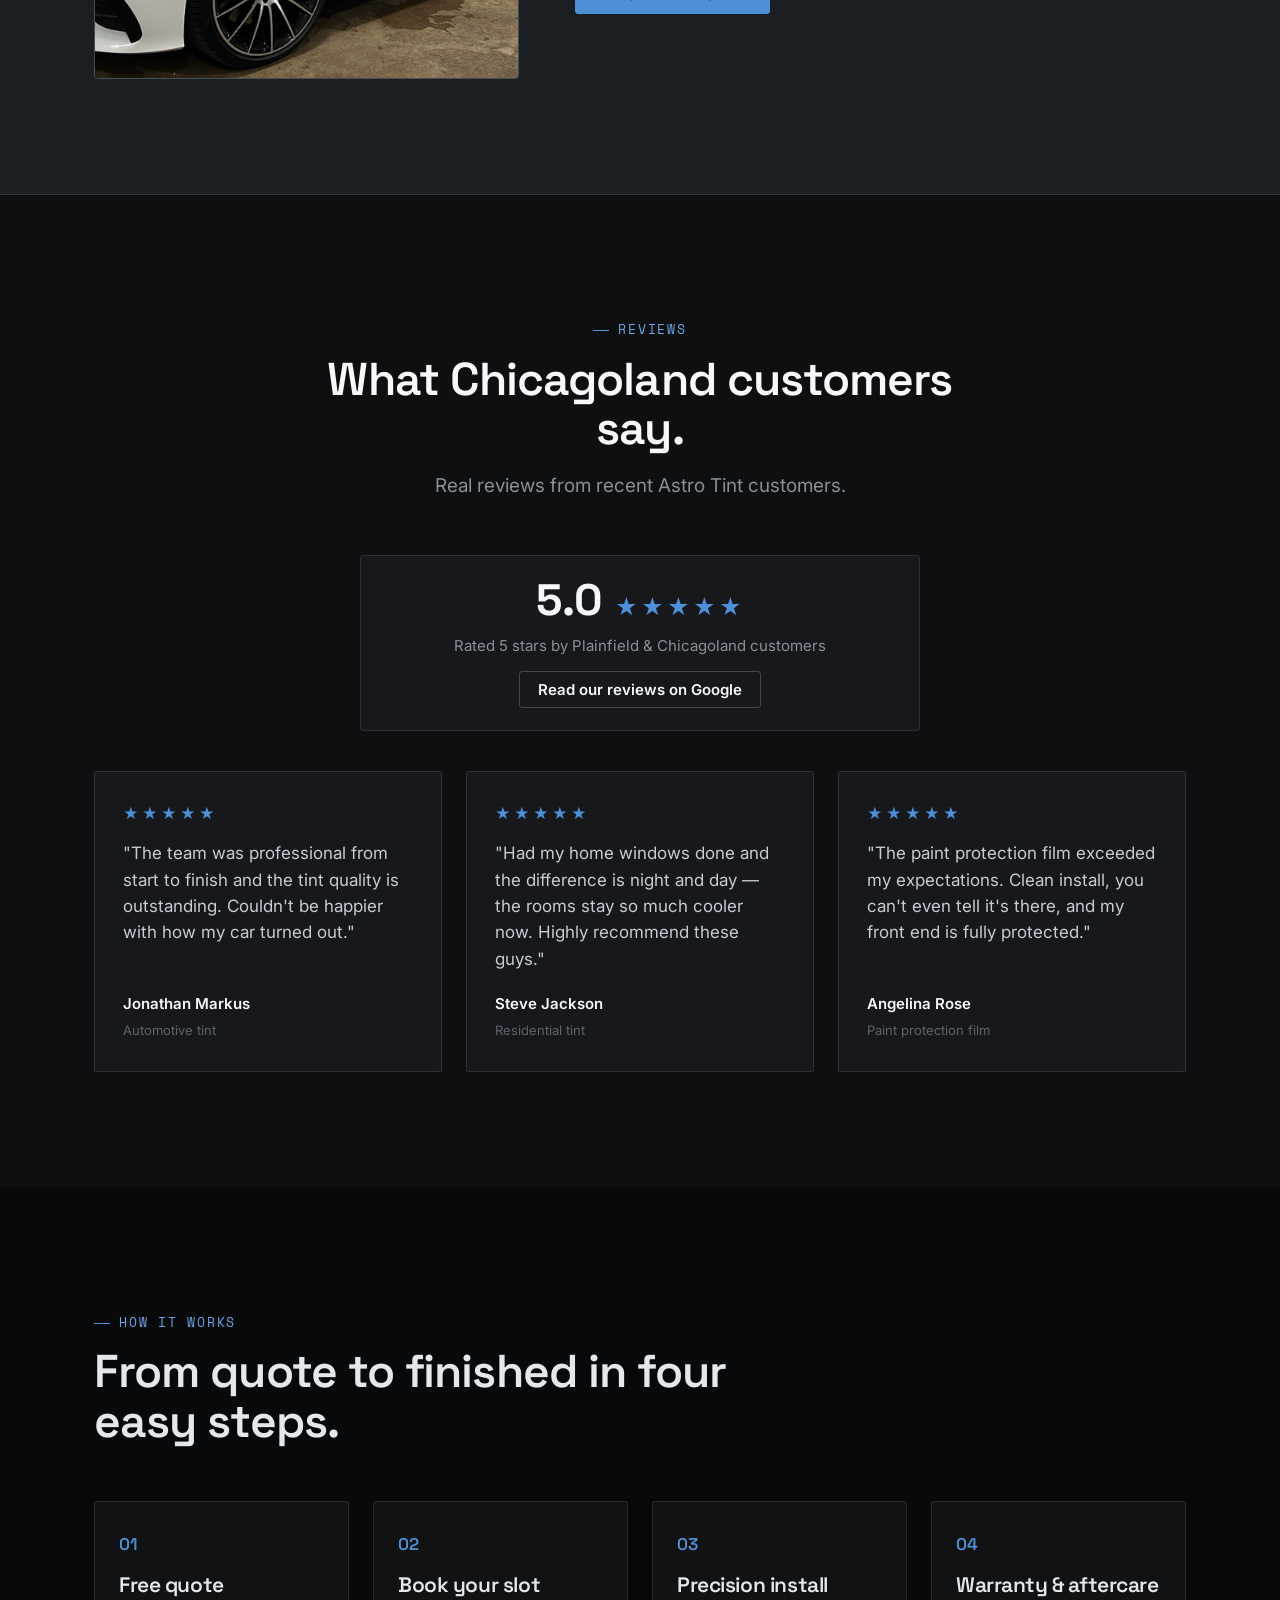
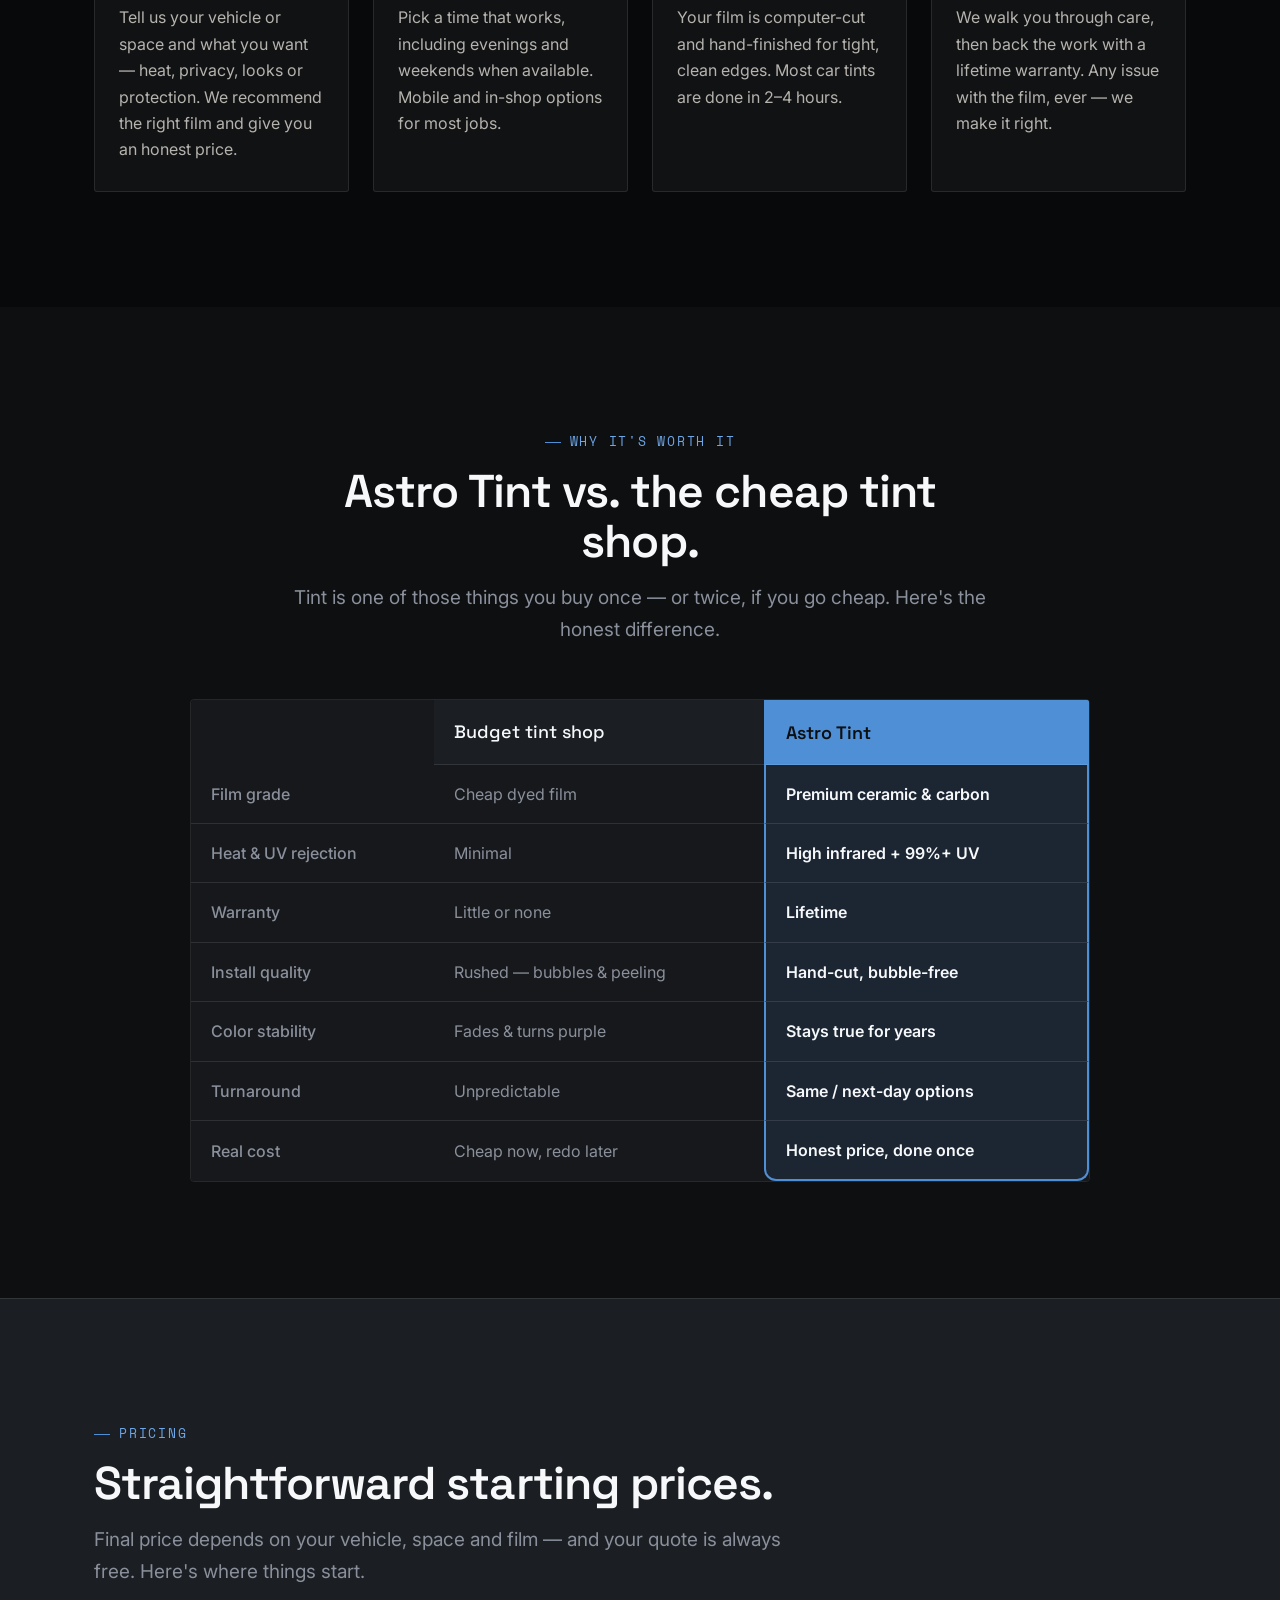
==== commit 74457204: "Redesign: sharp "blacked-out" theme + tint-shop identity Replace the warm Y2K "desert-luxe" reskin w" ====
--- a/index.html
+++ b/index.html
@@ -18,7 +18,7 @@
   <meta name="description" content="Premium ceramic window tint, paint protection film & ceramic coatings for cars, homes & businesses across Chicago & all of Chicagoland. Heat, glare & UV blocking — lifetime warranty. Free quote." />
   <meta name="author" content="Astro Tint Solutions" />
   <meta name="robots" content="index, follow, max-image-preview:large" />
-  <meta name="theme-color" content="#F3EADB" />
+  <meta name="theme-color" content="#0E0F11" />
   <link rel="canonical" href="https://coltoncurtner.github.io/astro-tint/" />
 
   <!-- Open Graph / social share -->
@@ -36,12 +36,12 @@
 
   <link rel="icon" href="assets/favicon.svg" type="image/svg+xml" />
 
-  <!-- Fonts — Sora (display) + Inter (body) -->
+  <!-- Fonts — Space Grotesk (display) + Space Mono (spec labels) + Inter (body) -->
   <link rel="preconnect" href="https://fonts.googleapis.com" />
   <link rel="preconnect" href="https://fonts.gstatic.com" crossorigin />
-  <link href="https://fonts.googleapis.com/css2?family=Fraunces:opsz,wght@9..144,400;9..144,500;9..144,600&family=Rye&family=Inter:wght@400;500;600&display=swap" rel="stylesheet" />
-
-  <link rel="stylesheet" href="css/styles.css?v=5" />
+  <link href="https://fonts.googleapis.com/css2?family=Space+Grotesk:wght@500;600;700&family=Space+Mono:wght@400;700&family=Inter:wght@400;500;600&display=swap" rel="stylesheet" />
+
+  <link rel="stylesheet" href="css/styles.css?v=6" />
 
   <!-- Preload the hero image for a fast LCP -->
   <link rel="preload" as="image" href="assets/hero.jpg" media="(min-width: 641px)" />
@@ -212,14 +212,86 @@
       </div>
     </section>
 
-    <!-- ===================== TRUSTED BY (real, photo-backed) ===================== -->
-    <section class="trusted reveal">
-      <div class="container">
-        <p class="trusted-label">Recently trusted by Chicagoland drivers &amp; businesses</p>
-        <ul class="trusted-list">
-          <li>Planet Fitness</li><li>Raising Cane's</li><li>Boot Barn</li><li>Tesla</li><li>Mama Maria's</li>
-        </ul>
-        <p class="trusted-note">Storefronts, offices &amp; hundreds of vehicles across the Chicago metro &mdash; <a href="#work">see the work &rarr;</a></p>
+    <!-- ===================== AUTHORIZED DEALER + WARRANTY BAND =====================
+         TODO (owner): confirm WHICH film brands Astro Tint is an authorized
+         dealer/installer for and drop only those in .dealer-brands (supply real
+         logos to replace the wordmarks). Confirm exact warranty wording/terms. -->
+    <section class="dealer-band reveal">
+      <div class="container dealer-inner">
+        <div class="dealer-brands-wrap">
+          <p class="dealer-label">Authorized dealer &amp; installer</p>
+          <ul class="dealer-brands">
+            <li>XPEL</li><li>LLumar</li><li>3M</li><li>SunTek</li><li>Ceramic&nbsp;Pro</li>
+          </ul>
+        </div>
+        <div class="warranty-seal reg-tick">
+          <svg viewBox="0 0 24 24" fill="none" stroke="currentColor" stroke-width="1.8" stroke-linecap="round" stroke-linejoin="round" aria-hidden="true"><path d="M12 3l7 3v5c0 4.5-3 7.5-7 9-4-1.5-7-4.5-7-9V6z"/><path d="M9 12l2 2 4-4"/></svg>
+          <div>
+            <strong>Lifetime Warranty</strong>
+            <span>Film &amp; workmanship</span>
+          </div>
+        </div>
+      </div>
+    </section>
+
+    <!-- ===================== BEFORE / AFTER TINT SLIDER =====================
+         NOTE: both layers use the hero photo (the "before" layer is brightened
+         with a CSS filter to read as untinted glass) so the reveal aligns
+         perfectly. Swap in a REAL matched before/after pair (same shot, tint
+         off vs on) when available: set .ba-before src (and remove the filter). -->
+    <section class="section section-tint" id="compare-tint">
+      <div class="container">
+        <header class="section-head center reveal">
+          <p class="section-index">01 / See the difference</p>
+          <p class="kicker">Before &amp; after</p>
+          <h2>Drag to see the tint at work.</h2>
+          <p class="section-sub">Same glass, same light — one side untinted, one side with ceramic film. Grab the handle and slide.</p>
+        </header>
+        <div class="ba-slider reveal" style="--pos:50%">
+          <img class="ba-after" src="assets/hero.jpg" alt="Vehicle glass finished with ceramic window tint" loading="lazy" decoding="async" />
+          <img class="ba-before" src="assets/hero.jpg" alt="The same glass without tint — brighter, with more glare" loading="lazy" decoding="async" style="filter:brightness(1.55) contrast(.92) saturate(.72)" />
+          <span class="ba-label before">Untinted</span>
+          <span class="ba-label after">Ceramic tint</span>
+          <span class="ba-divider" aria-hidden="true"></span>
+          <input class="ba-range" type="range" min="0" max="100" value="50" aria-label="Reveal amount — untinted vs ceramic tint" />
+          <span class="ba-handle" aria-hidden="true"><svg viewBox="0 0 24 24" fill="none" stroke="currentColor" stroke-width="2.2" stroke-linecap="round" stroke-linejoin="round"><path d="M9 7l-4 5 4 5M15 7l4 5-4 5"/></svg></span>
+        </div>
+      </div>
+    </section>
+
+    <!-- ===================== TINT-DARKNESS SIMULATOR =====================
+         Illustrative VLT preview — the overlay darkens the whole photo, not just
+         the glass. Swap assets/hero.jpg for a clean side-profile car shot for the
+         best effect. VLT→opacity mapping lives in js/main.js. -->
+    <section class="section" id="simulator">
+      <div class="container">
+        <header class="section-head reveal">
+          <p class="section-index">02 / Visualizer</p>
+          <p class="kicker">Tint darkness simulator</p>
+          <h2>Preview your shade before you book.</h2>
+          <p class="section-sub">Tap a VLT (visible light transmittance) to see how it reads — lower % is darker. We'll dial in the exact legal shade for your vehicle at drop-off.</p>
+        </header>
+        <div class="sim reveal">
+          <div class="sim-stage">
+            <img src="assets/hero.jpg" alt="Vehicle used to preview window tint darkness" loading="lazy" decoding="async" />
+            <div class="sim-overlay" aria-hidden="true"></div>
+            <p class="sim-readout">VLT <b data-sim-vlt>35%</b></p>
+          </div>
+          <div class="sim-controls" role="group" aria-label="Select tint darkness (VLT %)">
+            <button type="button" class="sim-btn" data-vlt="50" aria-pressed="false">50% · Light</button>
+            <button type="button" class="sim-btn is-active" data-vlt="35" aria-pressed="true">35% · Legal front</button>
+            <button type="button" class="sim-btn" data-vlt="20" aria-pressed="false">20% · Classic</button>
+            <button type="button" class="sim-btn" data-vlt="15" aria-pressed="false">15% · Dark</button>
+            <button type="button" class="sim-btn" data-vlt="5" aria-pressed="false">5% · Limo</button>
+          </div>
+          <div class="tint-scale-row" aria-hidden="true">
+            <span class="spec-label">Lighter</span>
+            <span class="tint-scale"></span>
+            <span class="spec-label">Darker</span>
+          </div>
+          <p class="sim-note">Illustrative only — real appearance varies by glass, film and light. Illinois limits front side windows to 35% VLT; ask us what's legal for your vehicle.</p>
+          <a class="btn btn-primary" href="#quote">Get a quote for this shade</a>
+        </div>
       </div>
     </section>
 
@@ -366,6 +438,35 @@
           <a class="btn btn-primary btn-sm" href="#quote">Check my area</a>
           <a class="area-call" href="tel:+16303620909">or call (630) 362-0909</a>
         </div>
+      </div>
+    </section>
+
+    <!-- ===================== ILLINOIS TINT LAW =====================
+         Reference values per IL law (front side windows 35% VLT; SUV/van rear
+         may be any darkness; windshield top 6 in. only). Labeled "for reference"
+         — law can change; owner/installer confirms the current legal shade. -->
+    <section class="section" id="tint-law">
+      <div class="container">
+        <header class="section-head center reveal">
+          <p class="kicker">Illinois tint law</p>
+          <h2>Know your legal limits.</h2>
+          <p class="section-sub">Illinois sets how dark each window can go, measured in VLT (visible light transmittance). We install to spec so you stay legal — here's the quick reference.</p>
+        </header>
+        <div class="lawtable-wrap reveal reg-tick">
+          <table class="lawtable">
+            <caption>IL passenger-vehicle VLT limits · for reference</caption>
+            <thead>
+              <tr><th scope="col">Window</th><th scope="col">Sedan</th><th scope="col">SUV / Van</th></tr>
+            </thead>
+            <tbody>
+              <tr><th scope="row">Windshield</th><td>Top 6 in.</td><td>Top 6 in.</td></tr>
+              <tr><th scope="row">Front side</th><td>35%+</td><td>35%+</td></tr>
+              <tr><th scope="row">Back side</th><td>35%+</td><td>Any</td></tr>
+              <tr><th scope="row">Rear window</th><td>35%+</td><td>Any</td></tr>
+            </tbody>
+          </table>
+        </div>
+        <p class="law-note reveal">Reference only — Illinois law can change and medical exemptions may apply. We'll confirm the current legal shade for your exact vehicle at your appointment.</p>
       </div>
     </section>
 
@@ -627,6 +728,6 @@
   </footer>
 
   <div class="mobile-cta" id="mobileCta"><a class="btn btn-primary" href="#quote">Get my free quote</a></div>
-  <script src="js/main.js?v=2" defer></script>
+  <script src="js/main.js?v=3" defer></script>
 </body>
 </html>
--- a/css/styles.css
+++ b/css/styles.css
@@ -16,52 +16,48 @@
      Swap every value to the client's brand. Keep --ink/--muted/--white.
      These are NEUTRAL defaults — never ship them as-is.
      ============================================================ */
-  /* ASTRO TINT — "Smoked Chrome / Liquid Mesquite" upscale Y2K desert-luxe theme.
-     Warm LIGHT "desert bone" base with smoked-mesquite char anchors + bronze/gold
-     accents. Historical names kept so the universal components keep working; ROLES
-     are re-pointed. A WARM-LUXE ADAPTATION LAYER at the very bottom of this file
-     re-points surfaces/text and adds the Y2K gloss (chrome logotype, gel buttons,
-     iridescent tinted-glass sheens). */
-  --navy:        #2A1D12;   /* smoked-mesquite char: dark bands, footer, quote panel, avatar */
-  --navy-deep:   #1A110A;   /* deepest charred espresso: footer / deepest dark bands */
-  --red:         #A66A2E;   /* ACCENT — bronze (CTA bg, highlights) */
-  --red-dark:    #86521F;   /* accent hover + small accent text (AA on bone) */
-  --red-tint:    rgba(166, 106, 46, 0.12);  /* translucent bronze: eyebrow/badge/tick bg */
-  --blue:        #C79A4C;   /* secondary — burnished gold (icon glyphs) */
-  --blue-tint:   rgba(199, 154, 76, 0.16);  /* gold icon-chip background */
-  --bone:        #F3EADB;   /* LIGHT text used on the dark char bands (do NOT darken) */
-  --bone-2:      #E9DCC7;   /* tinted (warm sand) section background */
-  --ink:         #3E3123;   /* primary body text (warm espresso) */
-  --ink-soft:    #6E5B46;   /* secondary text */
-  --muted:       #9C8A70;   /* faint text */
+  /* ASTRO TINT — "Blacked-Out" sharp premium theme.
+     Near-black glass base, off-white text, ONE disciplined cool steel-blue accent.
+     Sharp modern sans (Space Grotesk) + monospace spec labels (Space Mono).
+     Historical token names are kept as ROLES so the universal components keep
+     working; a SHARP DARK ADAPTATION LAYER at the very bottom of this file
+     re-points surfaces/text, strips the soft/bubbly gloss, and adds the
+     tint-scale + spec-sheet brand system and the new industry sections. */
+  --navy:        #131519;   /* dark band / anchor surface (was a dark ink; now a surface) */
+  --navy-deep:   #08090B;   /* deepest band: footer / dark CTA bands */
+  --red:         #4E8FD6;   /* ACCENT — steel blue (CTA bg, highlights, ticks) */
+  --red-dark:    #6EA6E6;   /* accent hover / lighter accent text on dark (AA) */
+  --red-tint:    rgba(78, 143, 214, 0.14);   /* translucent accent: eyebrow/badge/tick bg */
+  --blue:        #9BB2C9;   /* secondary — silvered steel (icon glyphs) */
+  --blue-tint:   rgba(155, 178, 201, 0.14);  /* steel icon-chip background */
+  --bone:        #E4E7EC;   /* LIGHT text used on the dark bands */
+  --bone-2:      #1B1E23;   /* tinted (slightly raised) section background */
+  --ink:         #C7CCD4;   /* primary body text (off-white) */
+  --ink-soft:    #8A909B;   /* secondary text */
+  --muted:       #5E646E;   /* faint text */
   --white:       #FFFFFF;
-  --line:        rgba(90, 60, 28, 0.14);
-  --line-strong: rgba(90, 60, 28, 0.28);
-
-  /* Light desert-bone base */
-  --bg:          #F3EADB;   /* page background (warm desert bone) */
-  --surface:     #FCF8F1;   /* card / warm-white glass surface */
-  --surface-2:   #F4EBDC;   /* elevated / hover surface */
-  --head:        #241811;   /* headings + strong text (near-char) */
-  --accent-glow: rgba(166, 106, 46, 0.18);
-
-  /* Y2K gloss — chrome logotype, iridescent tinted glass, gel-button highlight */
-  --chrome-bronze: linear-gradient(180deg, #F0DBB4 0%, #B07C3E 30%, #7A4E22 52%, #C89A5A 74%, #F0DBB4 100%);
-  --iridescent:    linear-gradient(115deg, rgba(255,214,153,0.35), rgba(226,142,168,0.30), rgba(150,196,214,0.30), rgba(198,160,220,0.32));
-  --gloss-top:     linear-gradient(180deg, rgba(255,255,255,0.55), rgba(255,255,255,0) 55%);
-
-  /* Type — luxe high-contrast serif display + Western wood-type accent + Inter body. */
-  --font-display: "Fraunces", Georgia, "Times New Roman", serif;
-  --font-western: "Rye", "Fraunces", Georgia, serif;
+  --line:        rgba(255, 255, 255, 0.10);
+  --line-strong: rgba(255, 255, 255, 0.20);
+
+  /* Blacked-out base */
+  --bg:          #0E0F11;   /* page background (near-black, faintly cool) */
+  --surface:     #16181C;   /* card surface */
+  --surface-2:   #1B1E23;   /* elevated / hover surface */
+  --head:        #F6F8FA;   /* headings + strong text (near-white) */
+  --accent-glow: rgba(78, 143, 214, 0.20);
+
+  /* Type — sharp geometric grotesk display + mono spec labels + Inter body. */
+  --font-display: "Space Grotesk", system-ui, -apple-system, "Segoe UI", Roboto, sans-serif;
+  --font-mono:    "Space Mono", ui-monospace, "SFMono-Regular", Menlo, Consolas, monospace;
   --font-sans:    "Inter", system-ui, -apple-system, "Segoe UI", Roboto, sans-serif;
 
-  /* Layout */
+  /* Layout — sharp: small radii, tight crisp shadows */
   --container: 1140px;
-  --radius:    14px;
-  --radius-lg: 22px;
-  --shadow-sm: 0 2px 10px rgba(70, 45, 20, 0.10);
-  --shadow-md: 0 22px 48px -22px rgba(70, 45, 20, 0.24);
-  --shadow-lg: 0 44px 90px -30px rgba(70, 45, 20, 0.30);
+  --radius:    3px;
+  --radius-lg: 4px;
+  --shadow-sm: 0 1px 2px rgba(0, 0, 0, 0.45);
+  --shadow-md: 0 8px 24px -14px rgba(0, 0, 0, 0.7);
+  --shadow-lg: 0 20px 50px -24px rgba(0, 0, 0, 0.8);
   --ease:      cubic-bezier(0.22, 1, 0.36, 1);
 }
 
@@ -265,8 +261,8 @@
   object-position: center 52%;
   background: var(--surface-2);
 }
-/* Y2K iridescent tinted-glass sheen + warm scrim (also harmonizes the photo's
-   cool cast toward the desert-luxe palette) */
+/* Legacy hero-photo sheen — DISABLED by the sharp dark layer (.hero-photo::after
+   { display:none }); kept only so the base component file stays intact. */
 .hero-photo::after {
   content: ""; position: absolute; inset: 0; pointer-events: none;
   background:
@@ -921,84 +917,104 @@
 }
 
 /* ============================================================
-   ASTRO TINT — WARM-LUXE ADAPTATION LAYER  ("Smoked Chrome / Liquid Mesquite")
-   The starter components were authored light-on-bone; this block (loaded last,
-   so it wins by source order) re-points surfaces/text for the warm LIGHT
-   "desert bone" theme and layers on the Balanced Y2K gloss: chrome logotype,
-   glossy gel buttons, iridescent tinted-glass sheens, gold metallic hairlines.
-   A few smoked-char bands (footer, dark CTA bands, quote panel) stay dark as
-   dramatic contrast anchors, recolored bronze/gold. Structure is untouched.
+   ASTRO TINT — SHARP DARK ADAPTATION LAYER  ("Blacked-Out")
+   Loaded last (wins by source order). Re-points the light-on-bone starter
+   components to the near-black glass theme, STRIPS the soft/bubbly gloss
+   (chrome text, iridescent sheens, gel buttons, big floaty shadows, pills,
+   bouncy hovers, backdrop blur), and adds the tint-scale + spec-sheet brand
+   system plus the new industry sections (dealer band, before/after slider,
+   tint simulator, IL tint-law panel). Structure is untouched.
    ============================================================ */
 
 /* page + global text */
 body { background: var(--bg); color: var(--ink); }
-h1, h2, h3, h4 { color: var(--head); }
-.accent { color: var(--red-dark); }
-.section-tint { background: var(--bone-2); }
-
-/* Y2K liquid-chrome on the large hero phrase (reads best at display size) */
+h1, h2, h3, h4 { color: var(--head); font-weight: 600; letter-spacing: -0.02em; }
+.accent { color: var(--red); }
+/* sharp section separation via hairline rules, not soft color blocks */
+.section-tint { background: var(--bone-2); border-block: 1px solid var(--line); }
+
+/* kill the Y2K chrome headline — solid steel-blue accent word */
 .hero h1 .accent {
-  background: var(--chrome-bronze);
-  -webkit-background-clip: text; background-clip: text;
-  -webkit-text-fill-color: transparent; color: transparent;
-  text-shadow: 0 1px 0 rgba(255,255,255,0.35);
-}
-
-/* faint warm glow behind hero */
+  background: none; -webkit-text-fill-color: currentColor;
+  color: var(--red); text-shadow: none;
+}
+
+/* very faint cool glow behind hero */
 .hero::before {
-  background:
-    radial-gradient(58% 70% at 82% -5%, rgba(199,154,76,0.28), transparent 60%),
-    radial-gradient(48% 60% at -5% 105%, rgba(166,106,46,0.14), transparent 55%);
-}
-
-/* header — warm bone glass */
+  background: radial-gradient(55% 65% at 85% -5%, rgba(78,143,214,0.10), transparent 62%);
+}
+/* remove iridescent tinted-glass sheen on the hero photo */
+.hero-photo::after { display: none; }
+.hero-photo { border-radius: 4px; border: 1px solid var(--line-strong); box-shadow: var(--shadow-lg); }
+.hero-photo-tag {
+  border-radius: 2px; background: rgba(0,0,0,0.6);
+  backdrop-filter: none; -webkit-backdrop-filter: none;
+  border: 1px solid var(--line); color: var(--head);
+  font-family: var(--font-mono); font-size: 11px; font-weight: 400;
+  text-transform: uppercase; letter-spacing: 0.08em;
+}
+.hero-photo-tag .dot { background: var(--red); border-radius: 0; }
+
+/* header — smoked glass, NO blur, crisp hairline */
 .site-header {
-  background: rgba(243, 234, 219, 0.72);
-  border-bottom: 1px solid transparent;
-}
-.site-header.scrolled { border-bottom-color: var(--line); box-shadow: 0 8px 30px -16px rgba(70,45,20,0.28); }
-/* Western wood-type logotype (the "mesquite" nod) */
-.brand-name { font-family: var(--font-western); font-weight: 400; letter-spacing: 0.01em; color: var(--head); }
+  background: rgba(14, 15, 17, 0.88);
+  backdrop-filter: none; -webkit-backdrop-filter: none;
+  border-bottom: 1px solid var(--line);
+}
+.site-header.scrolled { border-bottom-color: var(--line-strong); box-shadow: 0 1px 0 rgba(0,0,0,0.6); }
+/* sharp square brand mark + clean sans wordmark (no more Western wood-type) */
+.brand-name { font-family: var(--font-display); font-weight: 600; letter-spacing: -0.01em; color: var(--head); }
 .brand-mark {
-  background: linear-gradient(135deg, #C0813C, var(--red-dark));
-  color: #FCF8F1;
-  box-shadow: inset 0 1px 0 rgba(255,255,255,0.4), var(--shadow-sm);
+  background: var(--red); color: #0E0F11;
+  border-radius: 2px; box-shadow: none;
+  font-family: var(--font-display); font-weight: 700;
 }
 .nav a { color: var(--ink-soft); }
 .nav a:hover { color: var(--head); }
 
-/* buttons — glossy bronze gel with cream label + specular top highlight */
+/* buttons — sharp, flat, solid; ghost = hairline. No pill, no gloss, no lift. */
+.btn { border-radius: 3px; }
+.btn:active { transform: none; }
 .btn-primary {
-  background-image: var(--gloss-top), linear-gradient(180deg, #C0813C, #86521F);
-  color: #FCF8F1;
-  border-color: rgba(120,74,34,0.55);
-  box-shadow: 0 12px 26px -10px rgba(120,70,25,0.55), inset 0 1px 0 rgba(255,255,255,0.4);
-}
-.btn-primary:hover {
-  background-image: var(--gloss-top), linear-gradient(180deg, #B0703A, #6E4319);
-  color: #FCF8F1;
-  box-shadow: 0 18px 34px -12px rgba(120,70,25,0.6), inset 0 1px 0 rgba(255,255,255,0.45);
-}
-.btn-ghost { color: var(--head); border-color: var(--line-strong); }
-.btn-ghost:hover { border-color: var(--red); background: rgba(166,106,46,0.07); color: var(--head); }
-
-/* eyebrow / kicker / badges — Western wood-type accents on bronze */
+  background: var(--red); background-image: none; color: #08111C;
+  border-color: var(--red); box-shadow: none;
+}
+.btn-primary:hover { background: var(--red-dark); color: #08111C; transform: none; box-shadow: none; }
+.btn-ghost { color: var(--head); border-color: var(--line-strong); background: transparent; }
+.btn-ghost:hover { border-color: var(--red); background: rgba(78,143,214,0.08); color: var(--head); transform: none; }
+
+/* eyebrow / kicker / badges — MONOSPACE spec-sheet labels (the brand tell) */
 .eyebrow {
-  font-family: var(--font-western); font-weight: 400;
-  text-transform: none; letter-spacing: 0.01em; font-size: 15px;
+  font-family: var(--font-mono); font-weight: 400;
+  text-transform: uppercase; letter-spacing: 0.14em; font-size: 12px;
   color: var(--red-dark); background: var(--red-tint);
-}
-.eyebrow .dot { background: var(--red); }
-.kicker { font-family: var(--font-western); text-transform: none; letter-spacing: 0.01em; color: var(--red-dark); }
-.badge { background: var(--red); color: #FCF8F1; }
+  border: 1px solid rgba(78,143,214,0.25); border-radius: 2px;
+}
+.eyebrow .dot { background: var(--red); border-radius: 0; width: 6px; height: 6px; }
+.kicker {
+  font-family: var(--font-mono); font-weight: 400;
+  text-transform: uppercase; letter-spacing: 0.14em; font-size: 12.5px;
+  color: var(--red-dark);
+  display: inline-flex; align-items: center; gap: 9px;
+}
+/* leading registration tick — reads like a spec sheet */
+.kicker::before { content: ""; width: 16px; height: 1px; background: var(--red); flex: none; }
+.section-head.center .kicker { justify-content: center; }
+.badge {
+  background: var(--red); color: #0E0F11; border-radius: 2px;
+  font-family: var(--font-mono); text-transform: uppercase; letter-spacing: 0.08em; font-size: 11px;
+}
 
 /* logo / trust bar */
 .logobar { background: var(--bg); border-color: var(--line); }
-.logobar-list li { color: var(--ink-soft); opacity: 0.9; }
+.logobar-list li { color: var(--ink-soft); font-family: var(--font-display); opacity: 0.9; }
 .trust-strip { border-top-color: var(--line); }
 .trust-strip strong { color: var(--head); }
-
-/* glass surfaces (cards, services, pricing, reviews, showcase, guarantee, stats) */
+.trusted-list li { color: var(--head); font-family: var(--font-display); }
+.trusted-list li:not(:last-child)::after { color: var(--red); }
+.trusted-note a { color: var(--red-dark); }
+
+/* flat dark surfaces — hairline border, NO gloss, NO shadow, NO lift */
 .card,
 .service-card,
 .price-card,
@@ -1006,132 +1022,140 @@
 .work-card,
 .guarantee,
 .stat-box,
-.testimonial {
+.testimonial,
+.review,
+.booking-embed {
   position: relative;
   background: var(--surface);
   border-color: var(--line);
-}
-.card { box-shadow: var(--shadow-sm); }
+  box-shadow: none;
+}
 .card:hover,
 .service-card:hover,
 .price-card:hover,
 .vtestimonial:hover,
-.work-card:hover { box-shadow: var(--shadow-md); border-color: var(--line-strong); }
-
-/* Y2K glossy-glass reflection — subtle top-left sheen on card surfaces.
-   z-index:-1 keeps it on the card background, beneath content, without
-   restyling children (so positioned badges/tags are untouched). */
-.card::after,
-.service-card::after,
-.price-card::after,
-.work-card::after,
-.guarantee::after {
-  content: ""; position: absolute; inset: 0; border-radius: inherit;
-  pointer-events: none; z-index: -1;
-  background: linear-gradient(155deg, rgba(255,255,255,0.7) 0%, rgba(255,255,255,0) 28%);
-  mix-blend-mode: soft-light;
-}
-
-/* icon chips + ticks — burnished gold */
-.card-icon { background: var(--blue-tint); color: var(--red-dark); }
+.review:hover,
+.work-card:hover { box-shadow: none; border-color: var(--red); transform: none; }
+.price-card.featured, .price-card.featured:hover { transform: none; }
+
+/* icon chips + ticks — steel accent, squared */
+.card-icon { background: var(--red-tint); color: var(--red); border-radius: 3px; }
 .ticks li { color: var(--ink); }
-.ticks li::before { background: var(--red-tint); color: var(--red-dark); }
-
-/* featured emphasis — bronze */
-.service-card.featured { border: 1.5px solid var(--red); box-shadow: 0 0 0 1px var(--red-tint), var(--shadow-md); }
-.price-card.featured { border: 1.5px solid var(--red); box-shadow: 0 0 0 1px var(--red-tint), var(--shadow-md); }
+.ticks li::before { background: var(--red-tint); color: var(--red); border-radius: 2px; }
+
+/* featured emphasis — accent hairline frame, no glow */
+.service-card.featured { border: 1px solid var(--red); box-shadow: none; }
+.price-card.featured { border: 1px solid var(--red); box-shadow: none; }
+
+/* stats + testimonial text on dark */
+.stat-box { background: var(--surface); border: 1px solid var(--line); }
+.stat-num { color: var(--head); font-family: var(--font-display); }
+.stat-box:nth-child(2) .stat-num { color: var(--red); }
+.testimonial { border-left: 3px solid var(--red); }
+.testimonial blockquote { color: var(--head); font-family: var(--font-display); font-weight: 500; }
+.t-avatar { background: var(--red); color: #0E0F11; }
 
 /* pricing numbers */
 .price span { color: var(--head); }
 .price small { color: var(--muted); }
-.price-card.featured .price span { color: var(--red-dark); }
+.price-card.featured .price span { color: var(--red); }
 .price-sub { color: var(--ink-soft); }
 
-/* review media (video-ready) — iridescent tinted-glass panel */
-.vtestimonial-media { background: linear-gradient(135deg, rgba(199,154,76,0.22), rgba(226,142,168,0.10)); }
-.vtestimonial-play { background: rgba(42,29,18,0.55); color: #FCF8F1; }
+/* review media (video-ready) — flat steel panel */
+.vtestimonial-media { background: linear-gradient(135deg, rgba(78,143,214,0.14), rgba(155,178,201,0.06)); }
+.vtestimonial-play { background: rgba(0,0,0,0.55); color: var(--head); }
 .vtestimonial-soon { color: var(--ink-soft); opacity: 0.9; }
 .vtestimonial-meta strong { color: var(--head); }
 .vtestimonial-meta span { color: var(--ink-soft); }
 
 /* guarantee block */
-.guarantee { border-color: var(--line-strong); box-shadow: var(--shadow-md); }
-.guarantee-icon { background: var(--red-tint); color: var(--red-dark); }
+.guarantee { border: 1px solid var(--line-strong); border-left: 3px solid var(--red); box-shadow: none; border-radius: 4px; }
+.guarantee-icon { background: var(--red-tint); color: var(--red); border-radius: 3px; }
 .guarantee strong { color: var(--head); }
 .guarantee p { color: var(--ink-soft); }
 
-/* teardown / quote panel — smoked-char dark anchor with bronze/gold accents */
-.teardown { background: linear-gradient(160deg, #2A1D12, #180F08); border: 1px solid rgba(199,154,76,0.22); }
-.teardown .kicker { color: var(--blue); }
-.teardown-copy p { color: rgba(243,234,219,0.82); }
+/* teardown / quote panel — darkest anchor, crisp hairline */
+.teardown { background: var(--navy); border: 1px solid var(--line); box-shadow: none; }
+.teardown .kicker { color: var(--red-dark); }
+.teardown-copy p { color: rgba(228,231,236,0.82); }
 .teardown-form input,
 .teardown-form select,
 .teardown-form textarea {
-  width: 100%; padding: 15px 18px; font-size: 16px; font-family: var(--font-sans);
-  border-radius: 12px; border: 1.5px solid rgba(199,154,76,0.28);
-  background: rgba(243,234,219,0.06); color: var(--bone);
+  width: 100%; padding: 14px 16px; font-size: 16px; font-family: var(--font-sans);
+  border-radius: 3px; border: 1px solid var(--line-strong);
+  background: rgba(255,255,255,0.04); color: var(--bone);
   transition: border-color .18s var(--ease), background .18s var(--ease);
 }
 .teardown-form textarea { min-height: 96px; resize: vertical; }
 .teardown-form select { appearance: none; -webkit-appearance: none; cursor: pointer;
-  background-image: url("data:image/svg+xml,%3Csvg xmlns='http://www.w3.org/2000/svg' width='14' height='14' viewBox='0 0 24 24' fill='none' stroke='%23C79A4C' stroke-width='2.4' stroke-linecap='round'%3E%3Cpath d='M6 9l6 6 6-6'/%3E%3C/svg%3E");
+  background-image: url("data:image/svg+xml,%3Csvg xmlns='http://www.w3.org/2000/svg' width='14' height='14' viewBox='0 0 24 24' fill='none' stroke='%239BB2C9' stroke-width='2.4' stroke-linecap='round'%3E%3Cpath d='M6 9l6 6 6-6'/%3E%3C/svg%3E");
   background-repeat: no-repeat; background-position: right 16px center; padding-right: 42px; }
-.teardown-form input::placeholder, .teardown-form textarea::placeholder { color: rgba(243,234,219,0.5); }
+.teardown-form input::placeholder, .teardown-form textarea::placeholder { color: rgba(228,231,236,0.45); }
 .teardown-form input:focus,
 .teardown-form select:focus,
-.teardown-form textarea:focus { outline: none; border-color: var(--blue); background: rgba(243,234,219,0.10); }
+.teardown-form textarea:focus { outline: none; border-color: var(--red); background: rgba(255,255,255,0.07); }
 
 /* FAQ */
 .faq-list { border-top-color: var(--line); }
 .faq-list details { border-bottom-color: var(--line); }
-.faq-list summary { color: var(--head); }
-.faq-list summary::after { color: var(--red-dark); }
+.faq-list summary { color: var(--head); font-family: var(--font-display); }
+.faq-list summary::after { color: var(--red); }
 .faq-list details p { color: var(--ink-soft); }
 
-/* footer accents (footer is a smoked-char band → bronze mark, gold hover) */
-.footer-brand .brand-mark { background: linear-gradient(135deg, #C0813C, var(--red-dark)); color: #FCF8F1; }
-.footer-nav a:hover { color: var(--blue); }
-
-/* lightbox — smoked-char media frame */
-.lightbox-ph { background: linear-gradient(135deg, #2A1D12, #180F08); color: var(--bone); }
-
-/* mobile nav + sticky CTA — warm bone glass */
+/* footer accents */
+.footer-brand .brand-mark { background: var(--red); color: #0E0F11; }
+.footer-nav a:hover { color: var(--red-dark); }
+.booking-placeholder { border-color: var(--line-strong); }
+
+/* lightbox — dark panel + squared controls */
+.lightbox-backdrop { background: rgba(0,0,0,0.82); }
+.lightbox-panel { background: var(--surface); border: 1px solid var(--line-strong); border-radius: 4px; box-shadow: var(--shadow-lg); }
+.lightbox-close { background: rgba(0,0,0,0.5); color: var(--head); border: 1px solid var(--line); border-radius: 2px; }
+.lightbox-close:hover { background: rgba(0,0,0,0.72); }
+.lightbox-body { background: var(--bg); }
+.lightbox-caption { border-top-color: var(--line); }
+.lightbox-caption strong { color: var(--head); }
+.lightbox-nav { background: rgba(0,0,0,0.5); color: var(--head); border: 1px solid var(--line); border-radius: 2px; }
+.lightbox-nav:hover { background: rgba(0,0,0,0.72); }
+.lightbox-ph { background: var(--navy); color: var(--bone); }
+
+/* mobile nav + sticky CTA — NO blur */
 .nav-toggle span { background: var(--head); }
 .mobile-nav { border-top-color: var(--line); background: var(--bg); }
 .mobile-nav a { color: var(--head); border-bottom-color: var(--line); }
 @media (max-width: 820px) {
   .mobile-cta {
-    background: rgba(243,234,219,0.92);
+    background: rgba(14,15,17,0.94);
+    backdrop-filter: none; -webkit-backdrop-filter: none;
     border-top: 1px solid var(--line);
   }
-  .mobile-cta .btn { box-shadow: 0 10px 26px -8px rgba(120,70,25,0.5); }
+  .mobile-cta .btn { box-shadow: none; }
 }
 
 /* real written-review cards (honest text quotes, not video placeholders) */
 .reviews { display: grid; grid-template-columns: repeat(3, 1fr); gap: 24px; list-style: none; margin: 0; padding: 0; }
 .review {
   background: var(--surface); border: 1px solid var(--line);
-  border-radius: var(--radius); padding: 30px 28px; box-shadow: var(--shadow-sm);
+  border-radius: var(--radius); padding: 30px 28px; box-shadow: none;
   display: flex; flex-direction: column;
-  transition: transform .25s var(--ease), box-shadow .25s var(--ease), border-color .25s var(--ease);
-}
-.review:hover { transform: translateY(-4px); box-shadow: var(--shadow-md); border-color: var(--line-strong); }
+  transition: border-color .2s var(--ease);
+}
+.review:hover { transform: none; box-shadow: none; border-color: var(--red); }
 .review-stars { color: var(--red); letter-spacing: 3px; font-size: 15px; margin-bottom: 14px; }
 .review p { color: var(--ink); font-size: 17px; line-height: 1.55; margin: 0 0 20px; }
 .review cite { margin-top: auto; color: var(--head); font-weight: 600; font-style: normal; font-size: 15px; }
 .review cite span { display: block; color: var(--muted); font-weight: 400; font-size: 13px; margin-top: 3px; }
 @media (max-width: 820px) { .reviews { grid-template-columns: 1fr; max-width: 460px; margin-inline: auto; } }
 
-/* contact strip in final CTA (smoked-char band → warm bone text, gold hover) */
-.contact-row { display: flex; flex-wrap: wrap; justify-content: center; gap: 14px 34px; margin: 26px 0 0; padding: 0; list-style: none; font-size: 16px; color: rgba(243,234,219,0.82); }
+/* contact strip in final CTA (dark band → light text, steel hover) */
+.contact-row { display: flex; flex-wrap: wrap; justify-content: center; gap: 14px 34px; margin: 26px 0 0; padding: 0; list-style: none; font-size: 16px; color: rgba(228,231,236,0.82); }
 .contact-row a { color: var(--bone); }
-.contact-row a:hover { color: var(--blue); }
+.contact-row a:hover { color: var(--red-dark); }
 .social-links { display: inline-flex; gap: 16px; margin-top: 6px; }
-.social-links a { color: rgba(243,234,219,0.7); }
-.social-links a:hover { color: var(--blue); }
-/* dark-band accents: gold reads better than bronze on smoked char */
-.section-dark .kicker { color: var(--blue); }
-.booking-fallback a { color: var(--blue); }
+.social-links a { color: rgba(228,231,236,0.7); }
+.social-links a:hover { color: var(--red-dark); }
+.section-dark .kicker { color: var(--red-dark); }
+.booking-fallback a { color: var(--red-dark); }
 
 /* ============================================================
    ITERATION 2 — new conversion/SEO components (dark-native)
@@ -1142,13 +1166,13 @@
 @media (max-width: 820px) {
   .header-call {
     display: inline-grid; place-items: center;
-    width: 42px; height: 42px; border-radius: 12px;
-    background: var(--red-tint); color: var(--red-dark);
-    border: 1px solid rgba(166,106,46,0.30);
+    width: 42px; height: 42px; border-radius: 3px;
+    background: var(--red-tint); color: var(--red);
+    border: 1px solid rgba(78,143,214,0.30);
     margin-left: auto; margin-right: 4px;
   }
   .header-call svg { width: 20px; height: 20px; }
-  .header-call:hover { background: rgba(166,106,46,0.20); }
+  .header-call:hover { background: rgba(78,143,214,0.20); }
 }
 
 /* --- rating / credibility header in Reviews --- */
@@ -1156,7 +1180,7 @@
   display: flex; flex-direction: column; align-items: center; gap: 6px;
   margin: 0 auto 40px; padding: 22px 30px; max-width: 560px;
   background: var(--surface); border: 1px solid var(--line);
-  border-radius: var(--radius-lg); box-shadow: var(--shadow-sm); text-align: center;
+  border-radius: 4px; box-shadow: none; text-align: center;
 }
 .review-rating-top { display: inline-flex; align-items: baseline; gap: 12px; }
 .review-rating-num { font-family: var(--font-display); font-weight: 700; font-size: 44px; color: var(--head); line-height: 1; }
@@ -1167,56 +1191,202 @@
 /* --- tint & film options grid (4 buyer-guide cards) --- */
 .options-grid { display: grid; grid-template-columns: repeat(4, 1fr); gap: 22px; }
 .option-tag {
-  display: inline-block; font-size: 12px; font-weight: 600; letter-spacing: 0.04em;
-  text-transform: uppercase; color: var(--red-dark);
-  background: var(--red-tint); border-radius: 999px; padding: 4px 11px; margin-bottom: 14px;
+  display: inline-block; font-family: var(--font-mono); font-size: 11px; font-weight: 400;
+  letter-spacing: 0.1em; text-transform: uppercase; color: var(--red-dark);
+  background: var(--red-tint); border: 1px solid rgba(78,143,214,0.25);
+  border-radius: 2px; padding: 4px 10px; margin-bottom: 14px;
 }
 .option-best { margin-top: 14px; font-size: 14px; color: var(--muted); }
 .option-best strong { color: var(--ink-soft); font-weight: 600; }
 @media (max-width: 980px) { .options-grid { grid-template-columns: repeat(2, 1fr); } }
 @media (max-width: 560px) { .options-grid { grid-template-columns: 1fr; } }
 
-/* --- service area --- */
+/* --- service area — squared chips --- */
 .area-grid { display: flex; flex-wrap: wrap; gap: 11px; margin: 0; padding: 0; list-style: none; }
 .area-chip {
   font-size: 15px; color: var(--ink);
   background: var(--surface); border: 1px solid var(--line);
-  border-radius: 999px; padding: 9px 17px;
+  border-radius: 3px; padding: 9px 17px;
   transition: border-color .2s var(--ease), color .2s var(--ease), background .2s var(--ease);
 }
-.area-chip:hover { border-color: var(--red); color: var(--head); background: rgba(166,106,46,0.06); }
+.area-chip:hover { border-color: var(--red); color: var(--head); background: rgba(78,143,214,0.06); }
 .area-foot { margin: 28px 0 0; font-size: 16px; color: var(--ink-soft); display: flex; flex-wrap: wrap; align-items: center; gap: 12px 18px; }
 .area-foot a.area-call { color: var(--red-dark); font-weight: 600; }
 .area-county { margin-top: 16px; font-size: 14px; color: var(--muted); }
 
-/* --- comparison table: dark overrides (component was light-on-#fff) --- */
-.compare-wrap { border-color: var(--line); box-shadow: var(--shadow-md); }
+/* --- work filters — squared --- */
+.work-filter { border-radius: 3px; background: var(--surface); border-color: var(--line); color: var(--ink-soft); }
+.work-filter:hover { color: var(--head); border-color: var(--line-strong); }
+.work-filter.is-active { color: #0E0F11; background: var(--red); border-color: var(--red); }
+
+/* --- comparison table: dark overrides --- */
+.compare-wrap { border-color: var(--line); box-shadow: none; border-radius: 4px; }
 .compare-table { background: var(--surface); }
 .compare-table th, .compare-table td { border-bottom-color: var(--line); }
-.compare-table thead th { color: var(--head); background: var(--bone-2); }
+.compare-table thead th { color: var(--head); background: var(--bone-2); font-family: var(--font-display); }
 .compare-table thead th:first-child { background: transparent; }
 .compare-table tbody th { color: var(--ink-soft); }
 .compare-table td { color: var(--ink-soft); }
-.compare-table .col-me { background: rgba(166,106,46,0.10); color: var(--head); border-left-color: var(--red); border-right-color: var(--red); font-weight: 600; }
-.compare-table thead .col-me { background: var(--red); color: #FCF8F1; border-top-color: var(--red); }
+.compare-table .col-me { background: rgba(78,143,214,0.12); color: var(--head); border-left-color: var(--red); border-right-color: var(--red); font-weight: 600; }
+.compare-table thead .col-me { background: var(--red); color: #0E0F11; border-top-color: var(--red); border-radius: 0; }
 .compare-table tbody tr:last-child .col-me { border-bottom-color: var(--red); }
 .compare-x { color: var(--muted); }
 .compare-check { color: var(--red); font-weight: 700; }
 
-/* --- promo callout (offer TBC with Seb) --- */
+/* --- promo callout (offer TBC with Seb) — squared --- */
 .promo {
   display: flex; align-items: center; justify-content: center; flex-wrap: wrap; gap: 10px 16px;
   max-width: 640px; margin: 0 auto 28px; padding: 16px 24px; text-align: center;
-  background: rgba(166,106,46,0.08); border: 1px solid rgba(166,106,46,0.30);
-  border-radius: 999px; color: var(--ink);
+  background: rgba(78,143,214,0.08); border: 1px solid rgba(78,143,214,0.30);
+  border-radius: 4px; color: var(--ink);
 }
 .promo-badge {
-  font-size: 12px; font-weight: 700; letter-spacing: 0.06em; text-transform: uppercase;
-  color: #FCF8F1; background: var(--red); border-radius: 999px; padding: 5px 12px;
+  font-family: var(--font-mono); font-size: 11px; font-weight: 400; letter-spacing: 0.1em; text-transform: uppercase;
+  color: #0E0F11; background: var(--red); border-radius: 2px; padding: 5px 12px;
 }
 .promo strong { color: var(--head); }
-@media (max-width: 560px) { .promo { border-radius: var(--radius-lg); } }
+
+/* about photo — squared frame, hairline (no soft shadow) */
+.about-photo { border-radius: 4px; box-shadow: none; border: 1px solid var(--line-strong); }
+.about-photo--placeholder { background: var(--surface); border: 1px dashed var(--line-strong); color: var(--blue); }
+
+/* scarcity pill → squared tag; accent pulse (redefines base keyframe) */
+.scarcity { border-radius: 3px; background: rgba(255,255,255,0.05); border: 1px solid var(--line); color: rgba(228,231,236,0.85); }
+.scarcity-dot { background: var(--red); }
+@keyframes pulse {
+  0%   { box-shadow: 0 0 0 0 rgba(78,143,214,0.55); }
+  70%  { box-shadow: 0 0 0 7px rgba(78,143,214,0); }
+  100% { box-shadow: 0 0 0 0 rgba(78,143,214,0); }
+}
+@media (prefers-reduced-motion: reduce) { .scarcity-dot { animation: none; } }
 
 /* selection + focus visibility */
-::selection { background: rgba(166,106,46,0.30); color: #241811; }
+::selection { background: rgba(78,143,214,0.35); color: #F6F8FA; }
 :focus-visible { outline: 2px solid var(--red); outline-offset: 2px; }
+
+/* ============================================================
+   BRAND SYSTEM — tint-scale + spec-sheet (ownable signature)
+   ============================================================ */
+.spec-label {
+  font-family: var(--font-mono); font-size: 11.5px; text-transform: uppercase;
+  letter-spacing: 0.12em; color: var(--ink-soft);
+}
+.spec-label b, .spec-label strong { color: var(--head); font-weight: 400; }
+.section-index {
+  font-family: var(--font-mono); font-size: 12px; letter-spacing: 0.14em;
+  text-transform: uppercase; color: var(--red-dark); margin: 0 0 12px;
+}
+/* the literal tint-darkness gradient — light (high VLT) → black (low VLT) */
+.tint-scale {
+  height: 8px; width: 100%; border-radius: 2px; border: 1px solid var(--line);
+  background: linear-gradient(90deg, #cfd6dd 0%, #8b95a0 24%, #4a545f 50%, #232a31 74%, #0b0d0f 100%);
+}
+.tint-scale-row { display: flex; align-items: center; gap: 14px; }
+.tint-scale-row .spec-label { white-space: nowrap; }
+/* corner registration ticks for spec-panels */
+.reg-tick::before, .reg-tick::after {
+  content: ""; position: absolute; width: 10px; height: 10px; border: 1.5px solid var(--red); pointer-events: none;
+}
+.reg-tick { position: relative; }
+.reg-tick::before { top: -1px; left: -1px; border-right: 0; border-bottom: 0; }
+.reg-tick::after { bottom: -1px; right: -1px; border-left: 0; border-top: 0; }
+
+/* ============================================================
+   Authorized-dealer + warranty band
+   ============================================================ */
+.dealer-band { border-block: 1px solid var(--line); background: var(--surface); padding: 28px 0; }
+.dealer-inner { display: flex; flex-wrap: wrap; align-items: center; justify-content: space-between; gap: 22px 44px; }
+.dealer-brands-wrap { min-width: 0; }
+.dealer-label {
+  font-family: var(--font-mono); font-size: 11px; text-transform: uppercase;
+  letter-spacing: 0.14em; color: var(--ink-soft); margin: 0 0 12px;
+}
+.dealer-brands { display: flex; flex-wrap: wrap; align-items: center; gap: 14px 30px; list-style: none; margin: 0; padding: 0; }
+.dealer-brands li {
+  font-family: var(--font-display); font-weight: 700; font-size: clamp(17px, 2.2vw, 22px);
+  letter-spacing: 0.01em; color: var(--head); opacity: 0.85;
+}
+.warranty-seal {
+  display: inline-flex; align-items: center; gap: 13px; flex: none;
+  padding: 13px 18px; border: 1px solid var(--red); border-radius: 3px;
+  background: rgba(78,143,214,0.08);
+}
+.warranty-seal svg { width: 28px; height: 28px; color: var(--red); flex: none; }
+.warranty-seal strong { display: block; font-family: var(--font-display); font-size: 15px; color: var(--head); letter-spacing: -0.01em; }
+.warranty-seal span { font-family: var(--font-mono); font-size: 10.5px; text-transform: uppercase; letter-spacing: 0.1em; color: var(--ink-soft); }
+@media (max-width: 720px) {
+  .dealer-inner { flex-direction: column; align-items: flex-start; }
+  .warranty-seal { width: 100%; }
+}
+
+/* ============================================================
+   Before / after tint reveal slider
+   ============================================================ */
+.ba-slider {
+  position: relative; width: 100%; max-width: 920px; margin: 0 auto;
+  aspect-ratio: 16 / 10; overflow: hidden; border: 1px solid var(--line-strong);
+  border-radius: 4px; user-select: none; touch-action: none; background: var(--surface);
+}
+.ba-slider img { position: absolute; inset: 0; width: 100%; height: 100%; object-fit: cover; display: block; }
+.ba-after  { z-index: 1; }
+.ba-before { z-index: 2; clip-path: inset(0 calc(100% - var(--pos, 50%)) 0 0); }
+.ba-label {
+  position: absolute; z-index: 3; top: 12px;
+  font-family: var(--font-mono); font-size: 11px; text-transform: uppercase; letter-spacing: 0.1em;
+  padding: 5px 10px; background: rgba(0,0,0,0.62); border: 1px solid var(--line);
+  color: var(--head); border-radius: 2px;
+}
+.ba-label.before { left: 12px; }
+.ba-label.after  { right: 12px; color: var(--red-dark); }
+.ba-divider { position: absolute; z-index: 4; top: 0; bottom: 0; left: var(--pos, 50%); width: 2px; background: var(--red); transform: translateX(-1px); pointer-events: none; }
+.ba-handle {
+  position: absolute; z-index: 5; top: 50%; left: var(--pos, 50%); transform: translate(-50%, -50%);
+  width: 44px; height: 44px; border-radius: 50%; background: var(--red); color: #08111C;
+  display: grid; place-items: center; box-shadow: 0 2px 12px rgba(0,0,0,0.55); pointer-events: none;
+}
+.ba-handle svg { width: 22px; height: 22px; }
+.ba-range { position: absolute; inset: 0; z-index: 6; width: 100%; height: 100%; margin: 0; opacity: 0; cursor: ew-resize; }
+.ba-range:focus-visible ~ .ba-handle { outline: 2px solid #fff; outline-offset: 3px; border-radius: 50%; }
+
+/* ============================================================
+   Tint-darkness simulator
+   ============================================================ */
+.sim { max-width: 920px; margin: 0 auto; display: grid; gap: 20px; }
+.sim-stage { position: relative; width: 100%; aspect-ratio: 16 / 9; overflow: hidden; border: 1px solid var(--line-strong); border-radius: 4px; background: var(--surface); }
+.sim-stage img { width: 100%; height: 100%; object-fit: cover; display: block; }
+.sim-overlay { position: absolute; inset: 0; background: #000; opacity: var(--tint, 0.42); transition: opacity .35s var(--ease); pointer-events: none; }
+.sim-readout {
+  position: absolute; left: 12px; bottom: 12px; z-index: 2;
+  font-family: var(--font-mono); font-size: 12px; letter-spacing: 0.08em; text-transform: uppercase;
+  color: var(--head); background: rgba(0,0,0,0.62); border: 1px solid var(--line);
+  border-radius: 2px; padding: 6px 11px;
+}
+.sim-readout b { color: var(--red-dark); font-weight: 400; }
+.sim-controls { display: flex; flex-wrap: wrap; gap: 10px; align-items: center; }
+.sim-btn {
+  font-family: var(--font-mono); font-size: 13px; letter-spacing: 0.04em;
+  color: var(--ink); background: var(--surface); border: 1px solid var(--line);
+  border-radius: 3px; padding: 10px 15px; cursor: pointer;
+  transition: border-color .2s var(--ease), color .2s var(--ease), background .2s var(--ease);
+}
+.sim-btn:hover { border-color: var(--line-strong); color: var(--head); }
+.sim-btn.is-active { background: var(--red); border-color: var(--red); color: #08111C; }
+.sim-btn:focus-visible { outline: 2px solid var(--red); outline-offset: 2px; }
+.sim-note { font-size: 13px; color: var(--muted); margin: 2px 0 0; }
+
+/* ============================================================
+   Illinois tint-law spec panel
+   ============================================================ */
+.lawtable-wrap { max-width: 820px; margin: 0 auto; border: 1px solid var(--line); border-radius: 4px; overflow: hidden; }
+.lawtable { width: 100%; border-collapse: collapse; background: var(--surface); }
+.lawtable caption {
+  text-align: left; padding: 15px 20px;
+  font-family: var(--font-mono); font-size: 11px; letter-spacing: 0.14em; text-transform: uppercase;
+  color: var(--ink-soft); border-bottom: 1px solid var(--line);
+}
+.lawtable th, .lawtable td { padding: 14px 20px; text-align: left; border-bottom: 1px solid var(--line); font-size: 15px; }
+.lawtable thead th { font-family: var(--font-mono); font-size: 11px; letter-spacing: 0.1em; text-transform: uppercase; color: var(--ink-soft); background: var(--bone-2); }
+.lawtable tbody th { font-weight: 500; color: var(--ink); }
+.lawtable td { font-family: var(--font-mono); color: var(--head); letter-spacing: 0.03em; }
+.lawtable tbody tr:last-child th, .lawtable tbody tr:last-child td { border-bottom: 0; }
+.law-note { max-width: 820px; margin: 16px auto 0; font-size: 13px; color: var(--muted); }
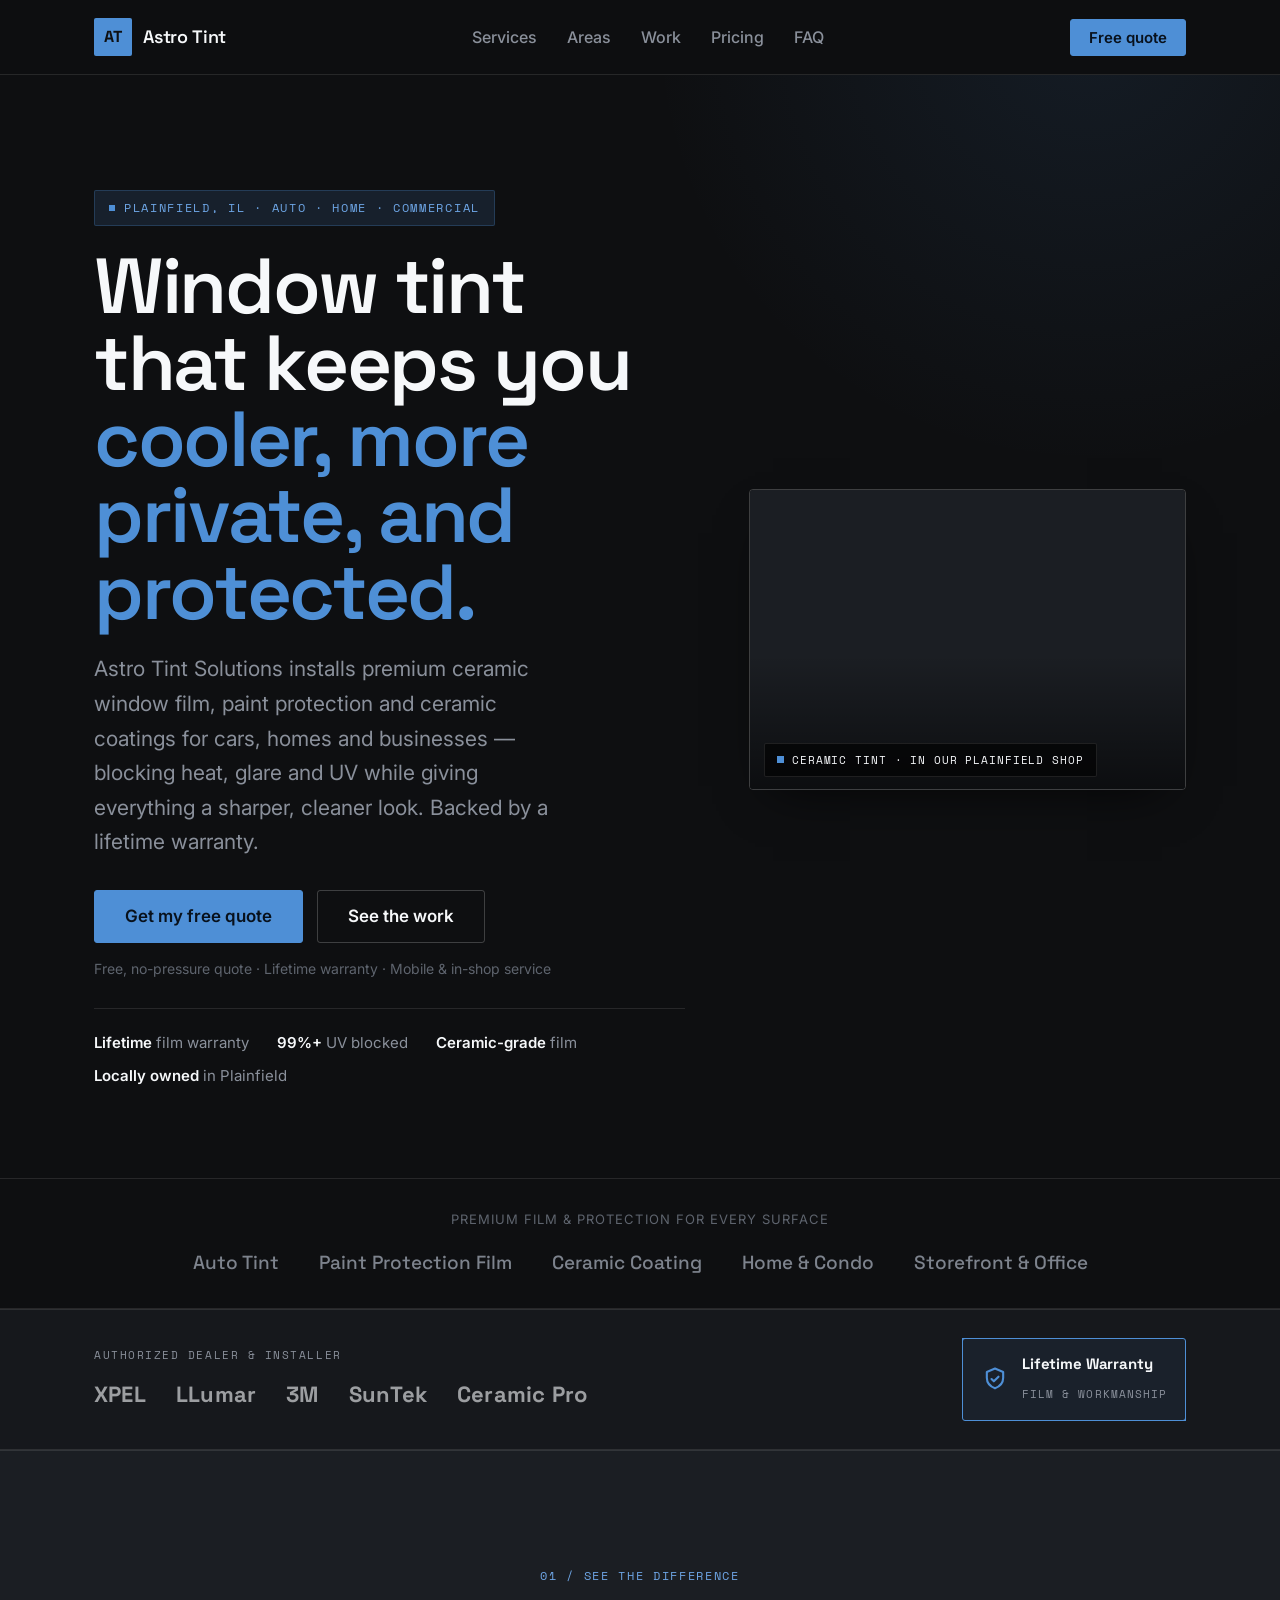
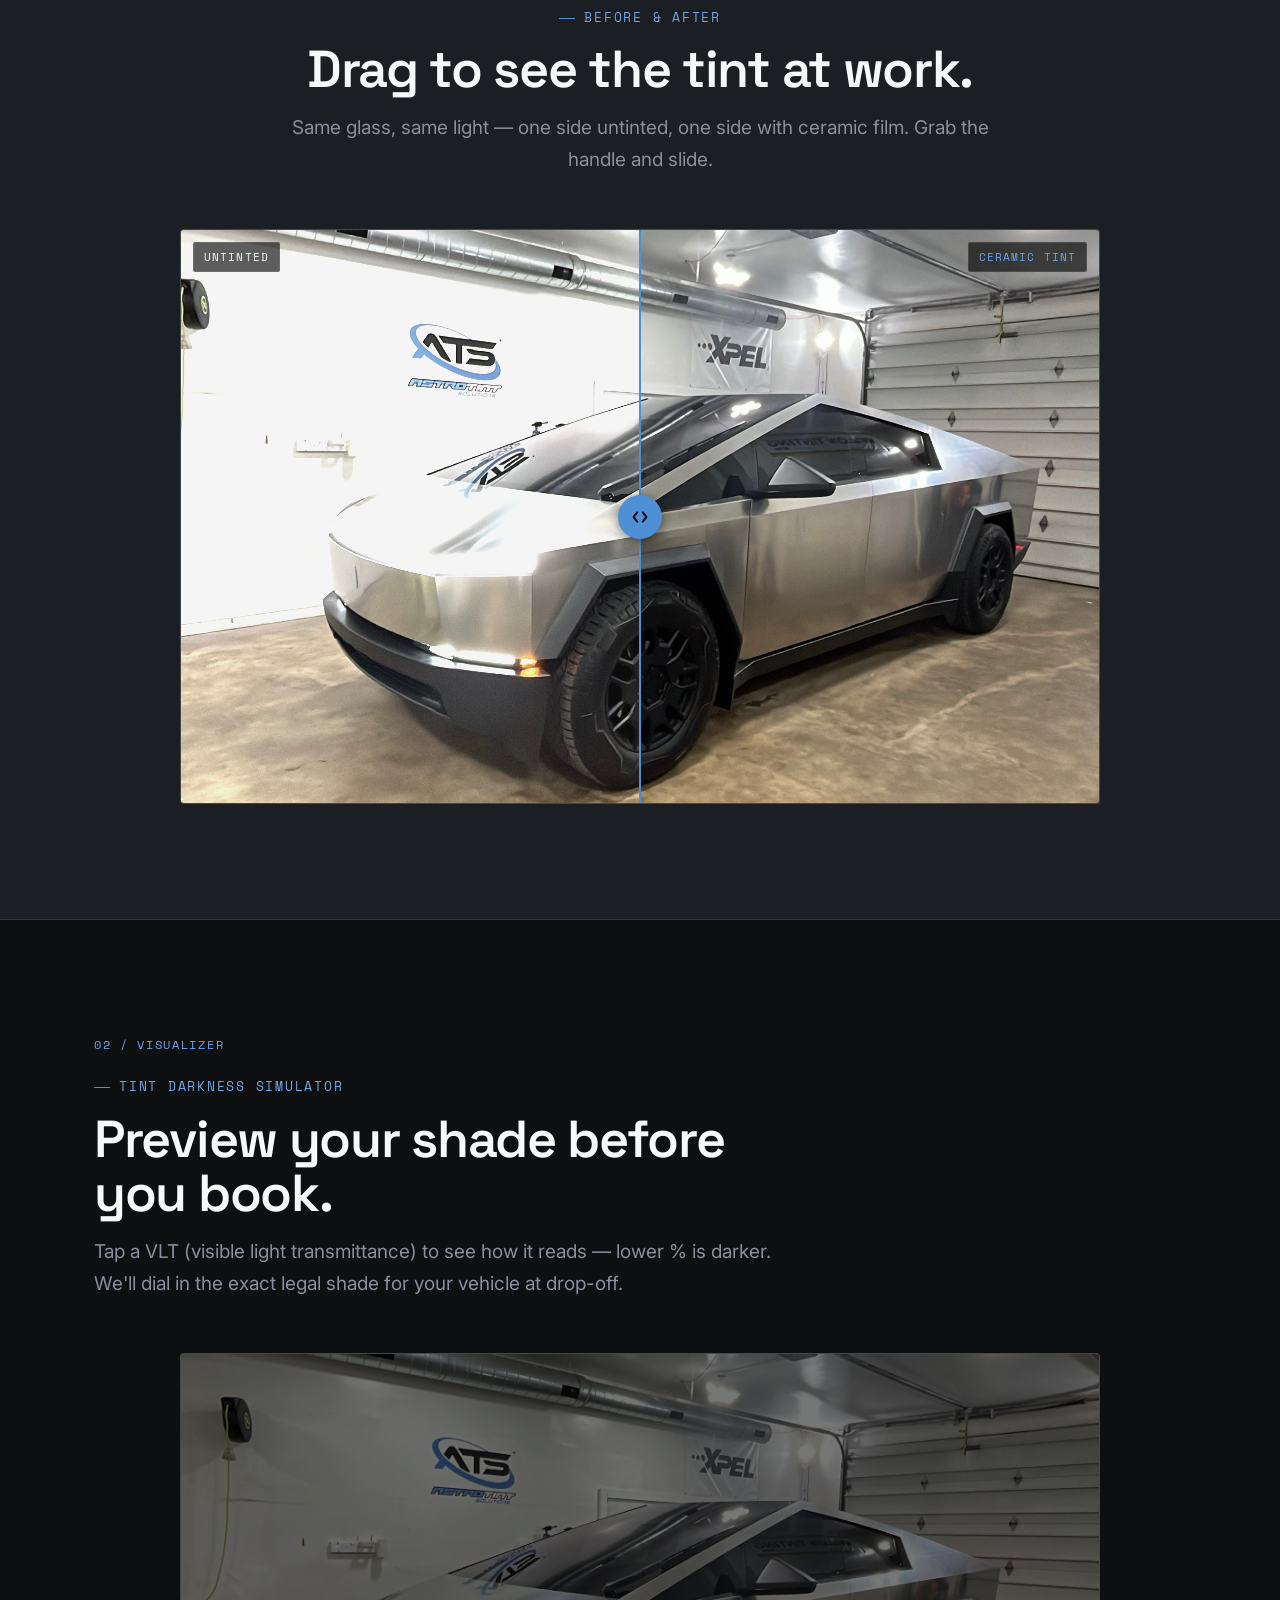
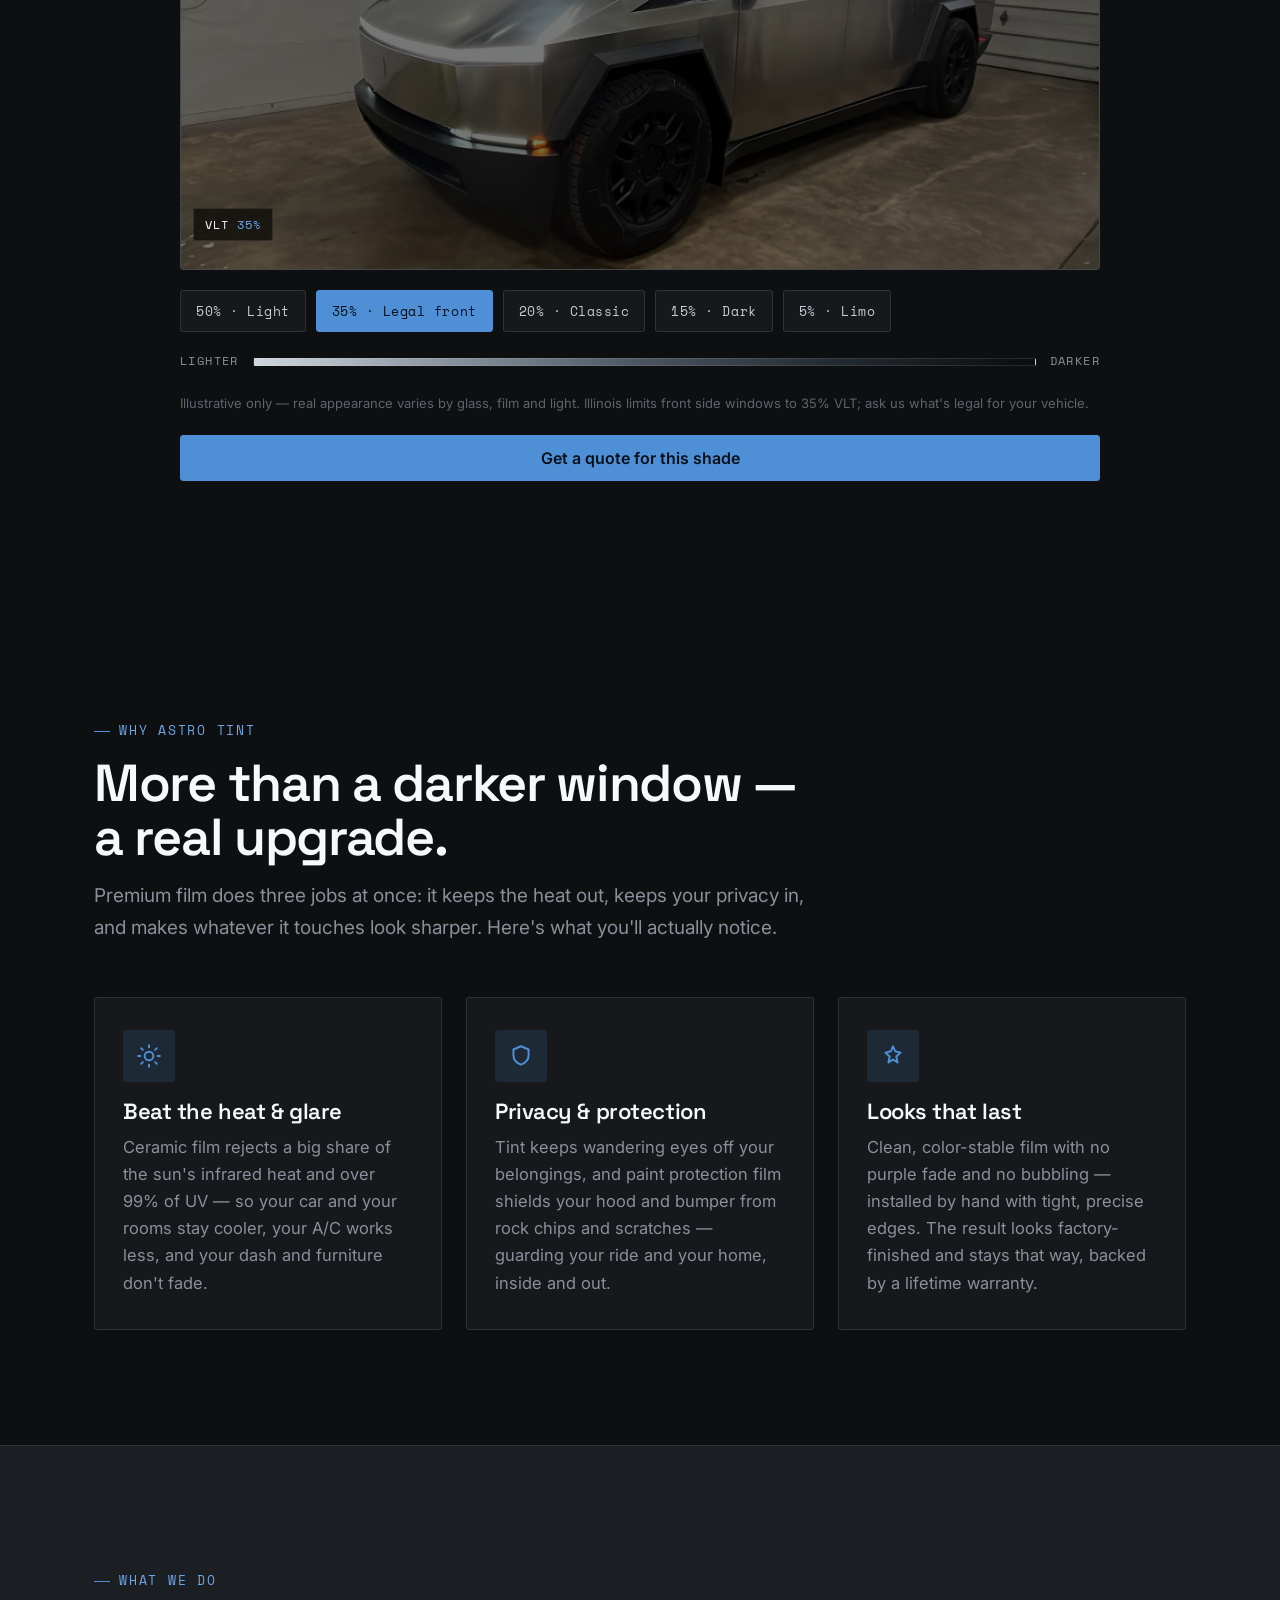
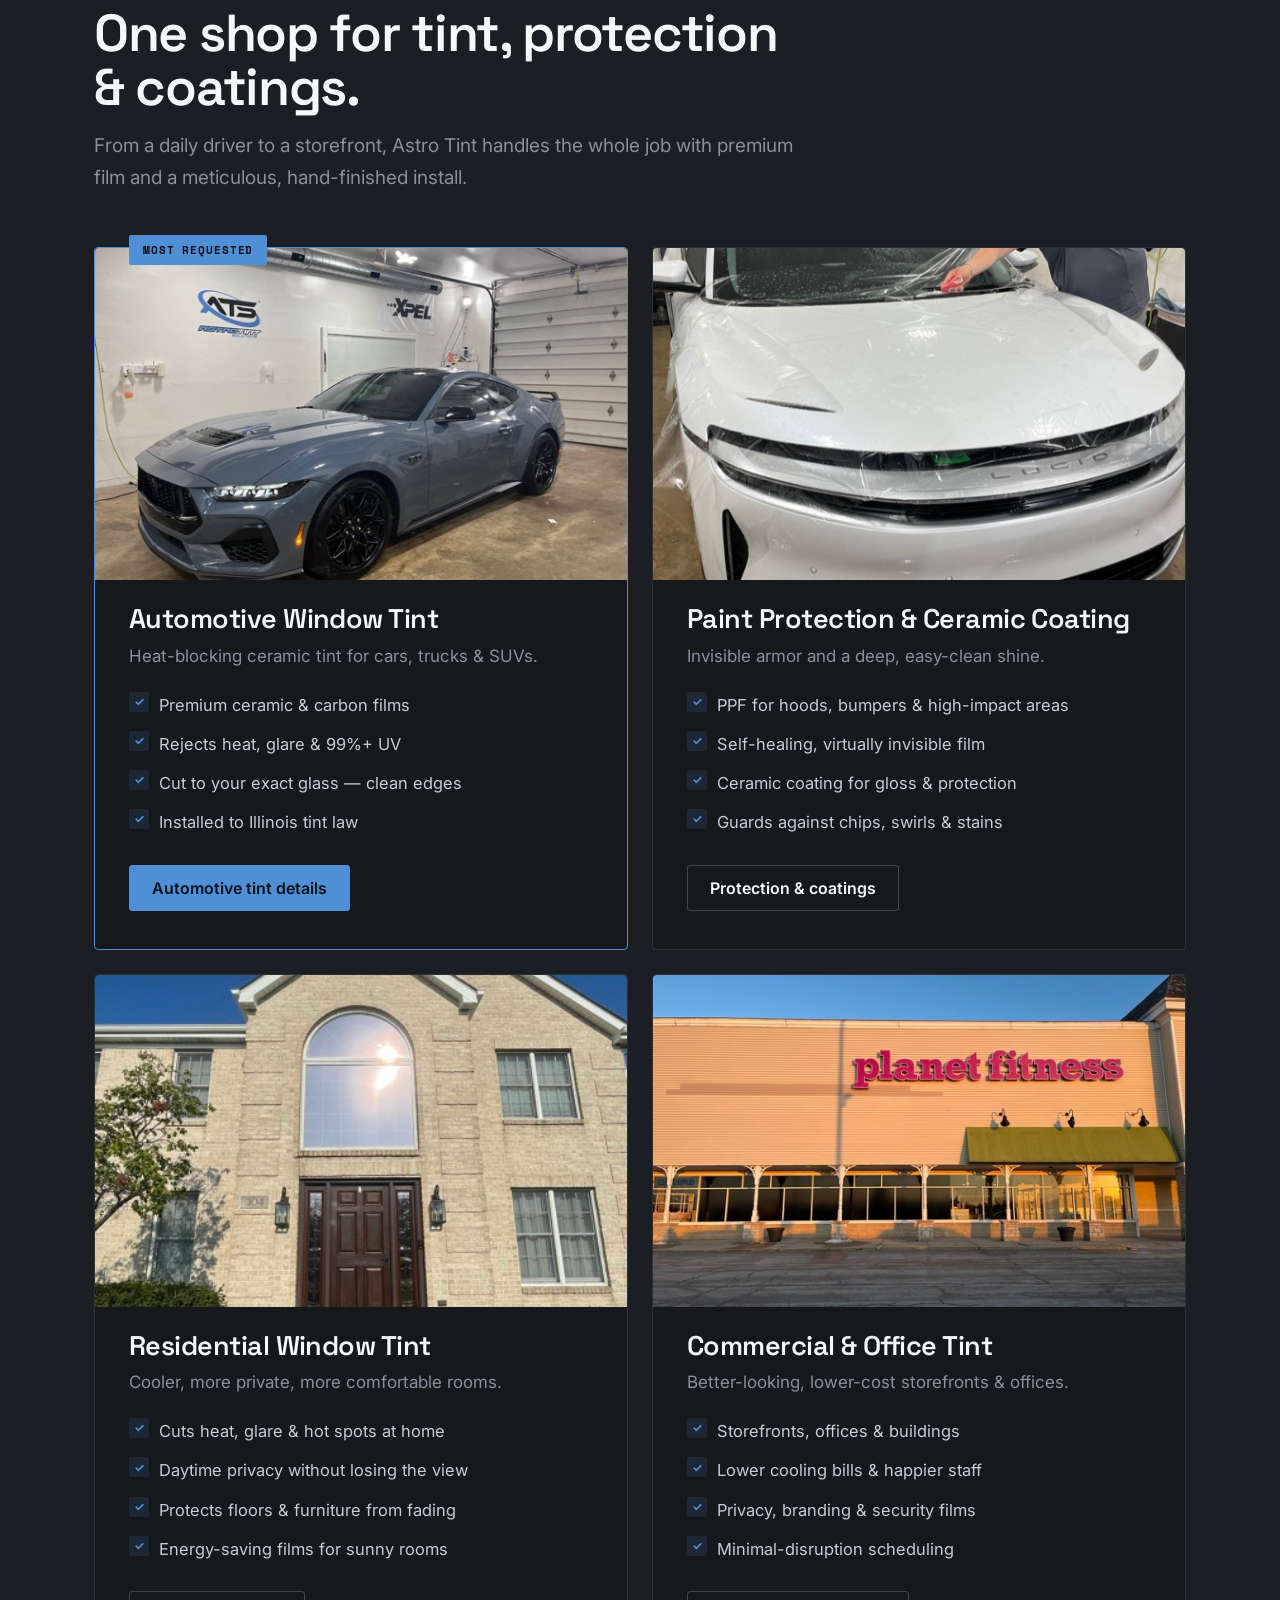
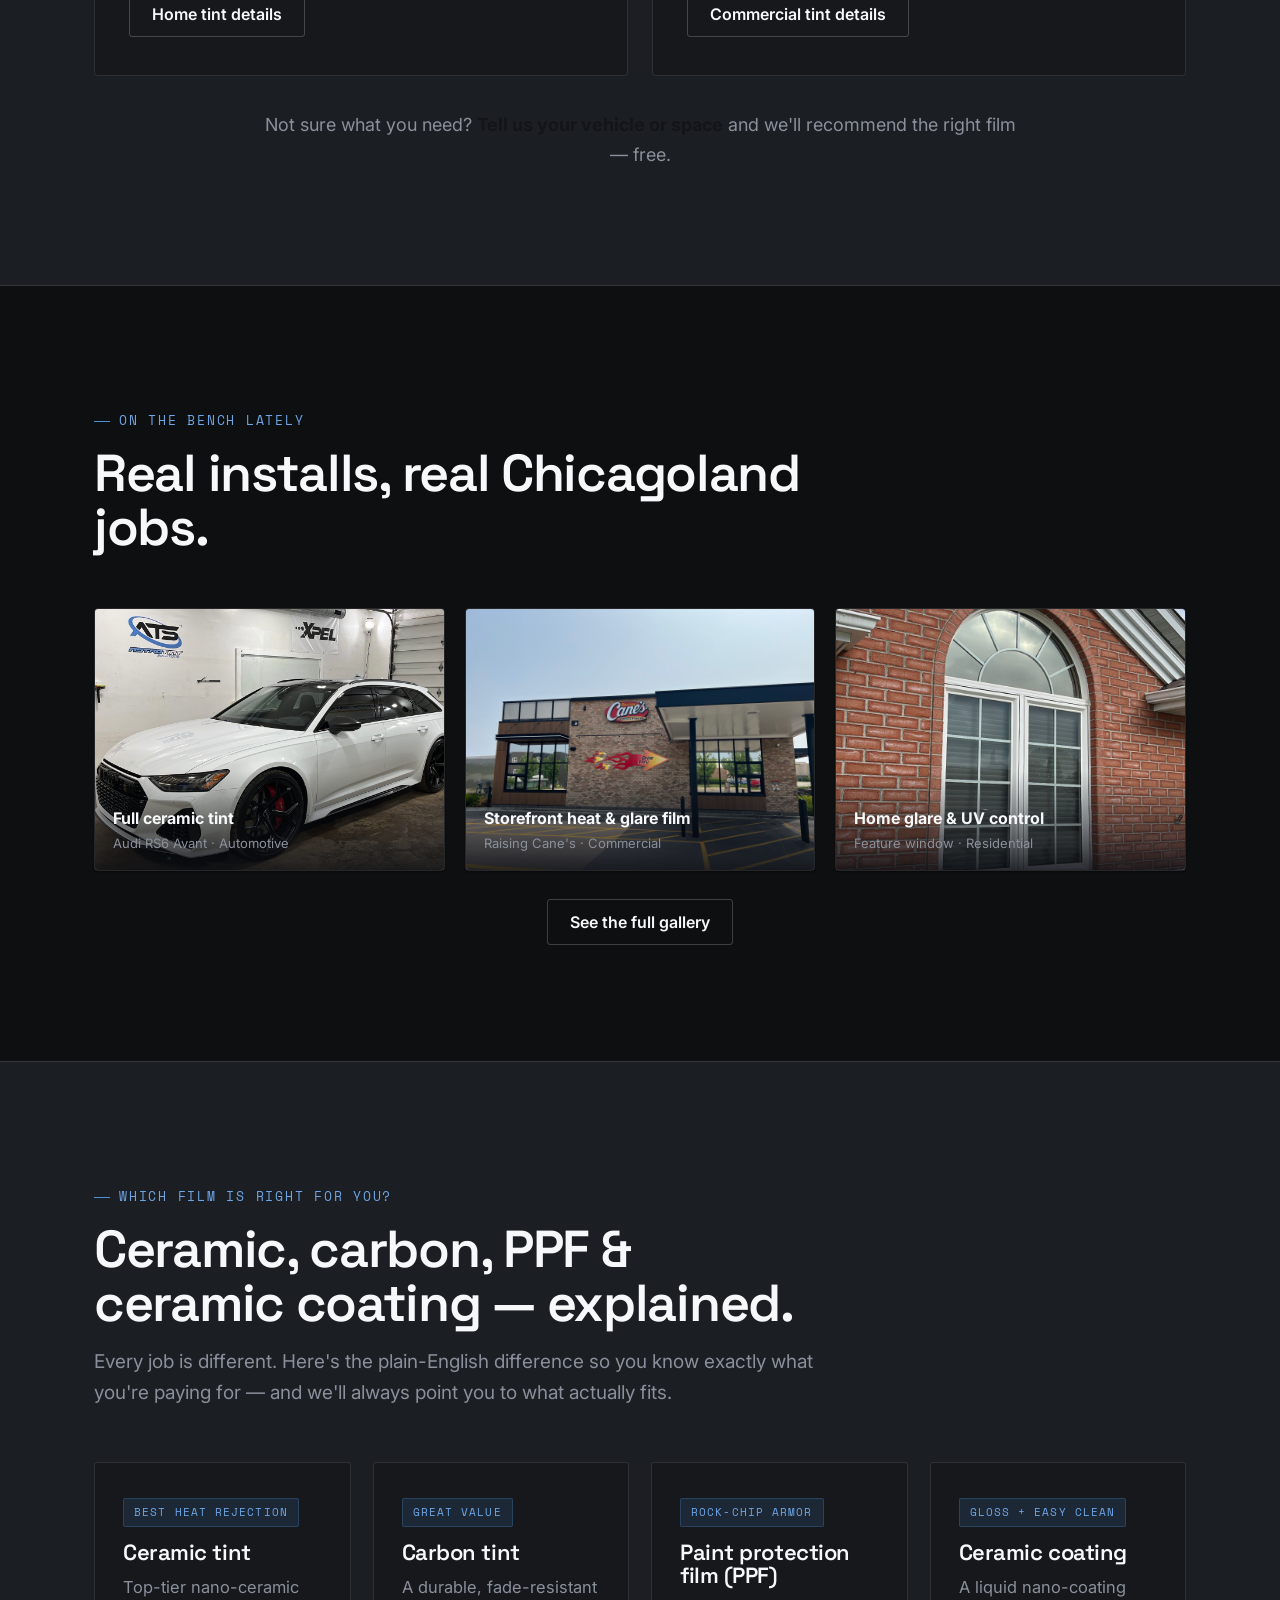
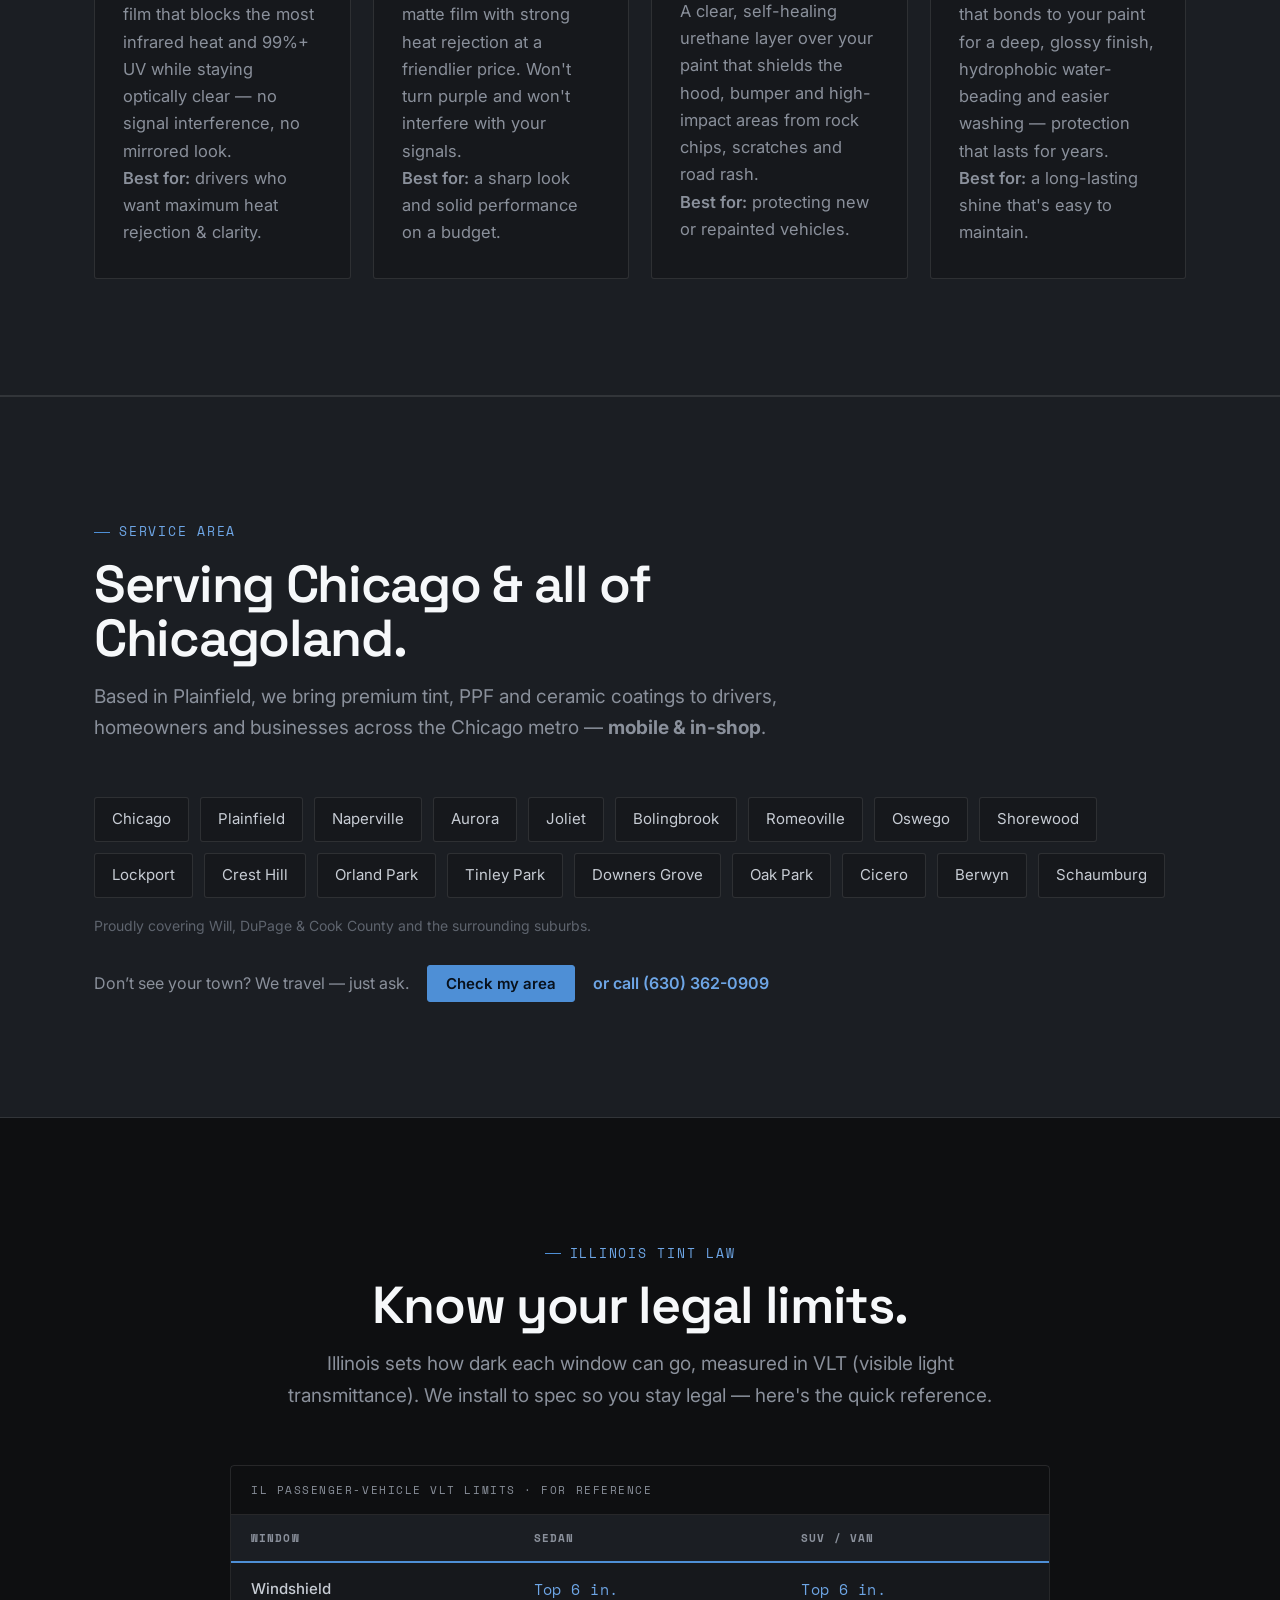
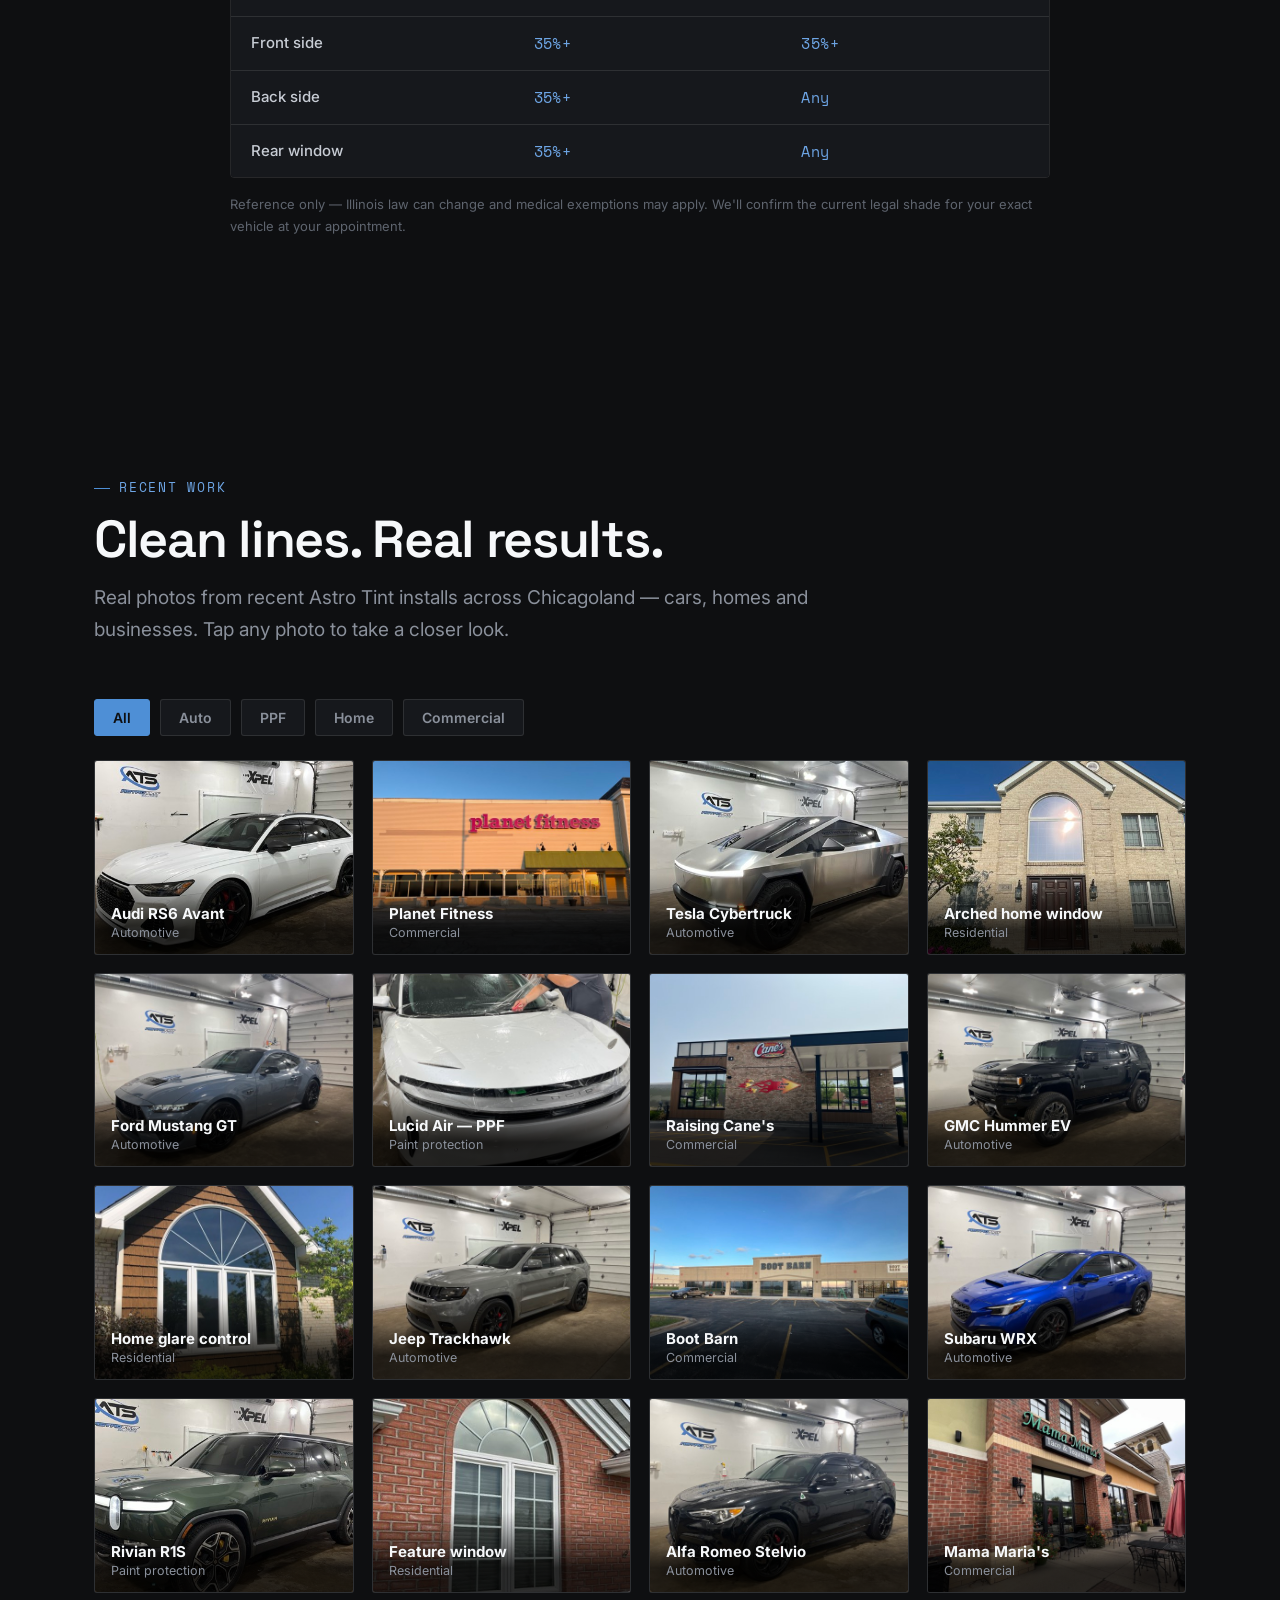
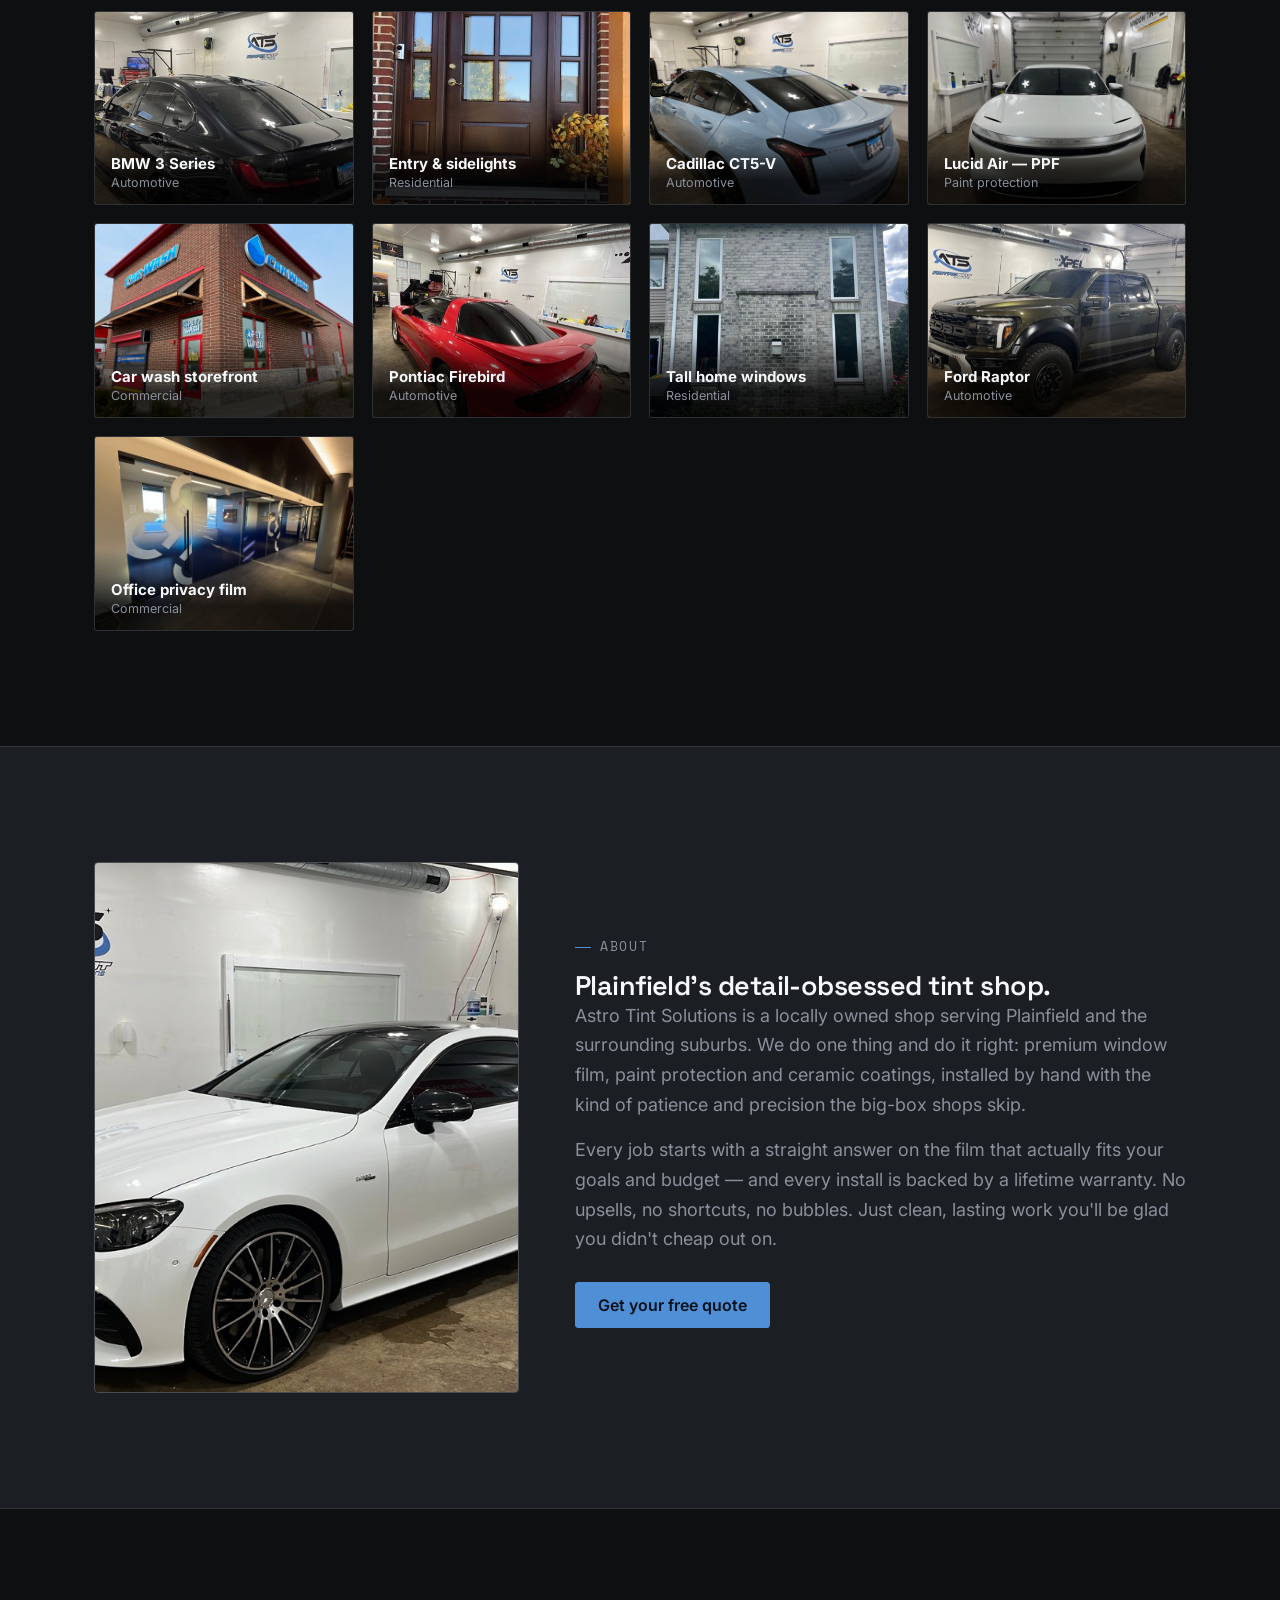
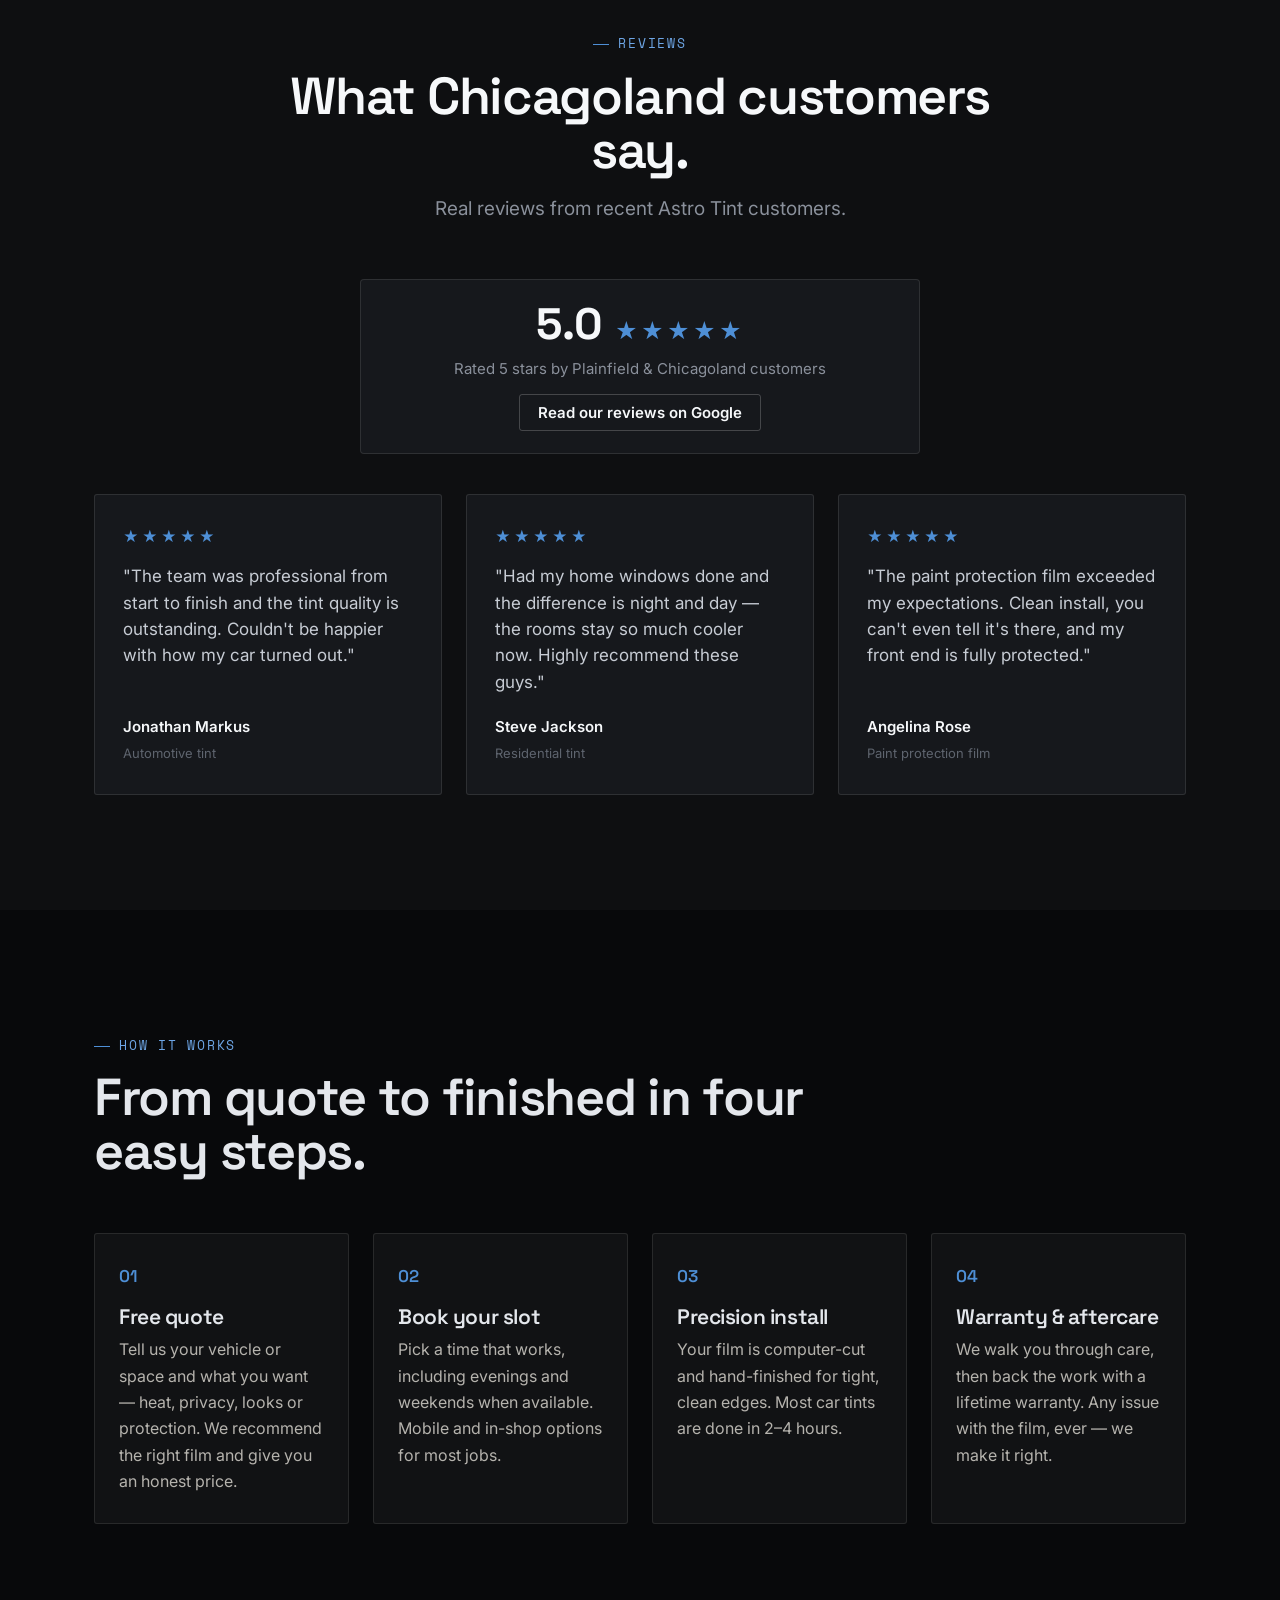
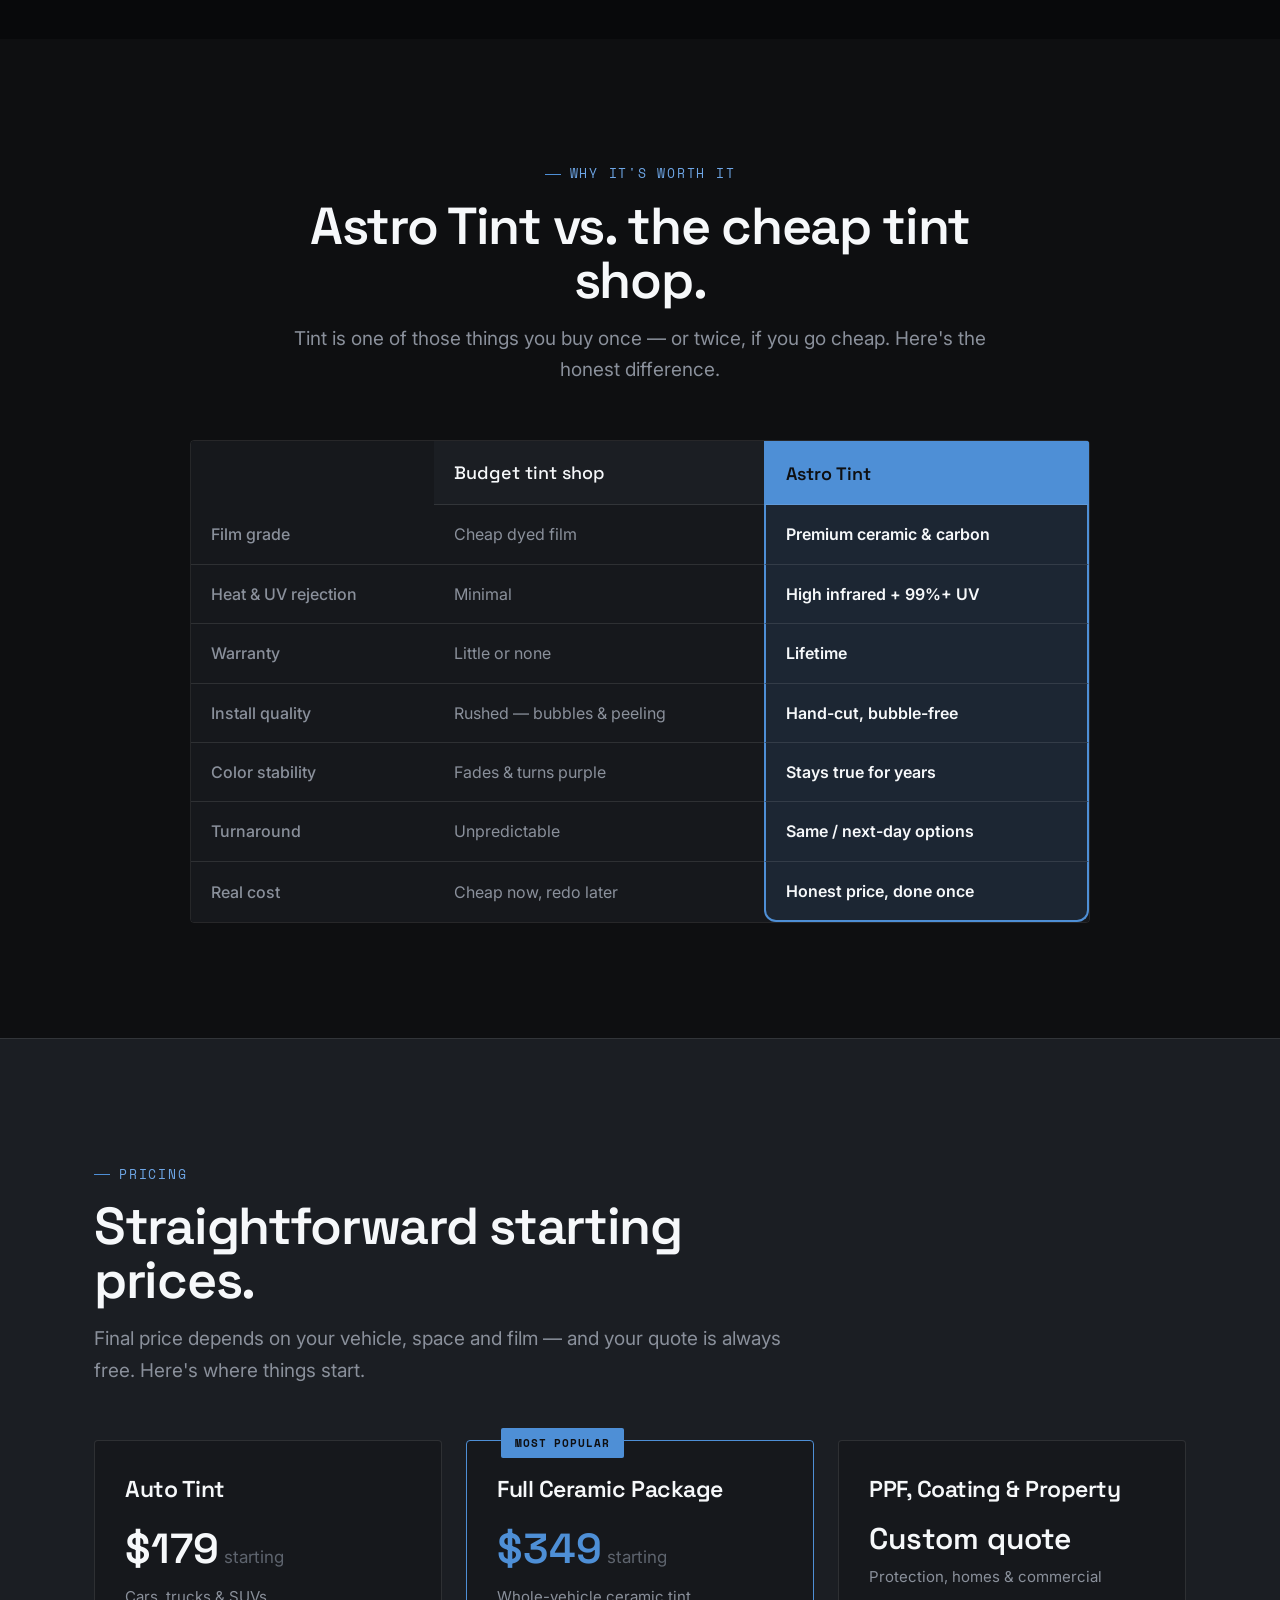
==== commit a203464f: "Updates" ====
--- a/index.html
+++ b/index.html
@@ -376,7 +376,7 @@
     </section>
 
     <!-- ===================== TINT & FILM OPTIONS (buyer's guide) ===================== -->
-    <section class="section" id="options">
+    <section class="section section-tint" id="options">
       <div class="container">
         <header class="section-head reveal"><p class="kicker">Which film is right for you?</p><h2>Ceramic, carbon, PPF &amp; ceramic coating — explained.</h2><p class="section-sub">Every job is different. Here's the plain-English difference so you know exactly what you're paying for — and we'll always point you to what actually fits.</p></header>
         <div class="options-grid">
@@ -481,32 +481,32 @@
           <button class="work-filter" type="button" data-filter="home" aria-pressed="false">Home</button>
           <button class="work-filter" type="button" data-filter="commercial" aria-pressed="false">Commercial</button>
         </div>
-        <ul class="work-grid reveal">
-          <li class="work-item" data-cat="auto"><button class="work-card" type="button" data-title="Full ceramic tint — Audi RS6 Avant" data-tag="Automotive" data-img="assets/work/auto-01.jpg"><img src="assets/work/auto-01-thumb.jpg" alt="White Audi RS6 Avant with fresh ceramic window tint at Astro Tint's shop" loading="lazy" decoding="async" /><span class="work-card-meta"><strong>Audi RS6 Avant</strong><span>Automotive</span></span></button></li>
-          <li class="work-item" data-cat="commercial"><button class="work-card" type="button" data-title="Storefront heat &amp; glare film — Planet Fitness" data-tag="Commercial" data-img="assets/work/comm-01.jpg"><img src="assets/work/comm-01-thumb.jpg" alt="Planet Fitness storefront windows tinted by Astro Tint" loading="lazy" decoding="async" /><span class="work-card-meta"><strong>Planet Fitness</strong><span>Commercial</span></span></button></li>
-          <li class="work-item" data-cat="auto"><button class="work-card" type="button" data-title="Ceramic tint — Tesla Cybertruck" data-tag="Automotive" data-img="assets/work/auto-02.jpg"><img src="assets/work/auto-02-thumb.jpg" alt="Tesla Cybertruck with ceramic window tint in the Astro Tint shop" loading="lazy" decoding="async" /><span class="work-card-meta"><strong>Tesla Cybertruck</strong><span>Automotive</span></span></button></li>
-          <li class="work-item" data-cat="home"><button class="work-card" type="button" data-title="Home window tint — arched feature window" data-tag="Residential" data-img="assets/work/home-01.jpg"><img src="assets/work/home-01-thumb.jpg" alt="Residential arched feature window with tint on a brick home" loading="lazy" decoding="async" /><span class="work-card-meta"><strong>Arched home window</strong><span>Residential</span></span></button></li>
-          <li class="work-item" data-cat="auto"><button class="work-card" type="button" data-title="Ceramic tint — Ford Mustang GT" data-tag="Automotive" data-img="assets/work/auto-03.jpg"><img src="assets/work/auto-03-thumb.jpg" alt="Grey Ford Mustang GT with ceramic window tint" loading="lazy" decoding="async" /><span class="work-card-meta"><strong>Ford Mustang GT</strong><span>Automotive</span></span></button></li>
-          <li class="work-item" data-cat="ppf"><button class="work-card" type="button" data-title="Paint protection film — Lucid Air" data-tag="Paint protection" data-img="assets/work/ppf-01.jpg"><img src="assets/work/ppf-01-thumb.jpg" alt="Paint protection film being installed on a white Lucid Air" loading="lazy" decoding="async" /><span class="work-card-meta"><strong>Lucid Air — PPF</strong><span>Paint protection</span></span></button></li>
-          <li class="work-item" data-cat="commercial"><button class="work-card" type="button" data-title="Restaurant storefront tint — Raising Cane's" data-tag="Commercial" data-img="assets/work/comm-02.jpg"><img src="assets/work/comm-02-thumb.jpg" alt="Raising Cane's restaurant storefront with tinted windows" loading="lazy" decoding="async" /><span class="work-card-meta"><strong>Raising Cane's</strong><span>Commercial</span></span></button></li>
-          <li class="work-item" data-cat="auto"><button class="work-card" type="button" data-title="Ceramic tint — GMC Hummer EV" data-tag="Automotive" data-img="assets/work/auto-04.jpg"><img src="assets/work/auto-04-thumb.jpg" alt="Black GMC Hummer EV with ceramic window tint" loading="lazy" decoding="async" /><span class="work-card-meta"><strong>GMC Hummer EV</strong><span>Automotive</span></span></button></li>
-          <li class="work-item" data-cat="home"><button class="work-card" type="button" data-title="Residential glare control" data-tag="Residential" data-img="assets/work/home-02.jpg"><img src="assets/work/home-02-thumb.jpg" alt="Arched residential window with glare-control film on a shingled home" loading="lazy" decoding="async" /><span class="work-card-meta"><strong>Home glare control</strong><span>Residential</span></span></button></li>
-          <li class="work-item" data-cat="auto"><button class="work-card" type="button" data-title="Ceramic tint — Jeep Grand Cherokee Trackhawk" data-tag="Automotive" data-img="assets/work/auto-05.jpg"><img src="assets/work/auto-05-thumb.jpg" alt="Grey Jeep Grand Cherokee Trackhawk with ceramic window tint" loading="lazy" decoding="async" /><span class="work-card-meta"><strong>Jeep Trackhawk</strong><span>Automotive</span></span></button></li>
-          <li class="work-item" data-cat="commercial"><button class="work-card" type="button" data-title="Retail storefront tint — Boot Barn" data-tag="Commercial" data-img="assets/work/comm-03.jpg"><img src="assets/work/comm-03-thumb.jpg" alt="Boot Barn retail storefront with tinted windows" loading="lazy" decoding="async" /><span class="work-card-meta"><strong>Boot Barn</strong><span>Commercial</span></span></button></li>
-          <li class="work-item" data-cat="auto"><button class="work-card" type="button" data-title="Ceramic tint — Subaru WRX" data-tag="Automotive" data-img="assets/work/auto-06.jpg"><img src="assets/work/auto-06-thumb.jpg" alt="Blue Subaru WRX with ceramic window tint" loading="lazy" decoding="async" /><span class="work-card-meta"><strong>Subaru WRX</strong><span>Automotive</span></span></button></li>
-          <li class="work-item" data-cat="ppf"><button class="work-card" type="button" data-title="Paint protection &amp; tint — Rivian R1S" data-tag="Paint protection" data-img="assets/work/ppf-03.jpg"><img src="assets/work/ppf-03-thumb.jpg" alt="Green Rivian R1S at the Astro Tint protection bay" loading="lazy" decoding="async" /><span class="work-card-meta"><strong>Rivian R1S</strong><span>Paint protection</span></span></button></li>
-          <li class="work-item" data-cat="home"><button class="work-card" type="button" data-title="Home window tint — feature window" data-tag="Residential" data-img="assets/work/home-03.jpg"><img src="assets/work/home-03-thumb.jpg" alt="Arched feature window with residential tint on a brick home" loading="lazy" decoding="async" /><span class="work-card-meta"><strong>Feature window</strong><span>Residential</span></span></button></li>
-          <li class="work-item" data-cat="auto"><button class="work-card" type="button" data-title="Ceramic tint — Alfa Romeo Stelvio" data-tag="Automotive" data-img="assets/work/auto-07.jpg"><img src="assets/work/auto-07-thumb.jpg" alt="Black Alfa Romeo Stelvio with ceramic window tint" loading="lazy" decoding="async" /><span class="work-card-meta"><strong>Alfa Romeo Stelvio</strong><span>Automotive</span></span></button></li>
-          <li class="work-item" data-cat="commercial"><button class="work-card" type="button" data-title="Restaurant storefront tint — Mama Maria's" data-tag="Commercial" data-img="assets/work/comm-04.jpg"><img src="assets/work/comm-04-thumb.jpg" alt="Mama Maria's Taco &amp; Tequila Bar storefront with tinted windows" loading="lazy" decoding="async" /><span class="work-card-meta"><strong>Mama Maria's</strong><span>Commercial</span></span></button></li>
-          <li class="work-item" data-cat="auto"><button class="work-card" type="button" data-title="Ceramic tint — BMW 3 Series" data-tag="Automotive" data-img="assets/work/auto-08.jpg"><img src="assets/work/auto-08-thumb.jpg" alt="Black BMW 3 Series with ceramic window tint" loading="lazy" decoding="async" /><span class="work-card-meta"><strong>BMW 3 Series</strong><span>Automotive</span></span></button></li>
-          <li class="work-item" data-cat="home"><button class="work-card" type="button" data-title="Entry &amp; sidelight privacy film" data-tag="Residential" data-img="assets/work/home-04.jpg"><img src="assets/work/home-04-thumb.jpg" alt="Residential front entry door and sidelights with privacy film" loading="lazy" decoding="async" /><span class="work-card-meta"><strong>Entry &amp; sidelights</strong><span>Residential</span></span></button></li>
-          <li class="work-item" data-cat="auto"><button class="work-card" type="button" data-title="Ceramic tint — Cadillac CT5-V" data-tag="Automotive" data-img="assets/work/auto-09.jpg"><img src="assets/work/auto-09-thumb.jpg" alt="Light blue Cadillac CT5-V with ceramic window tint" loading="lazy" decoding="async" /><span class="work-card-meta"><strong>Cadillac CT5-V</strong><span>Automotive</span></span></button></li>
-          <li class="work-item" data-cat="ppf"><button class="work-card" type="button" data-title="Paint protection film — Lucid Air" data-tag="Paint protection" data-img="assets/work/ppf-02.jpg"><img src="assets/work/ppf-02-thumb.jpg" alt="White Lucid Air protected with paint protection film" loading="lazy" decoding="async" /><span class="work-card-meta"><strong>Lucid Air — PPF</strong><span>Paint protection</span></span></button></li>
-          <li class="work-item" data-cat="commercial"><button class="work-card" type="button" data-title="Commercial storefront tint — car wash" data-tag="Commercial" data-img="assets/work/comm-05.jpg"><img src="assets/work/comm-05-thumb.jpg" alt="Car wash building storefront with tinted windows" loading="lazy" decoding="async" /><span class="work-card-meta"><strong>Car wash storefront</strong><span>Commercial</span></span></button></li>
-          <li class="work-item" data-cat="auto"><button class="work-card" type="button" data-title="Classic ceramic tint — Pontiac Firebird" data-tag="Automotive" data-img="assets/work/auto-10.jpg"><img src="assets/work/auto-10-thumb.jpg" alt="Red Pontiac Firebird with ceramic window tint" loading="lazy" decoding="async" /><span class="work-card-meta"><strong>Pontiac Firebird</strong><span>Automotive</span></span></button></li>
-          <li class="work-item" data-cat="home"><button class="work-card" type="button" data-title="Home window tint — tall windows" data-tag="Residential" data-img="assets/work/home-05.jpg"><img src="assets/work/home-05-thumb.jpg" alt="Two-story grey brick home with tinted tall windows" loading="lazy" decoding="async" /><span class="work-card-meta"><strong>Tall home windows</strong><span>Residential</span></span></button></li>
-          <li class="work-item" data-cat="auto"><button class="work-card" type="button" data-title="Ceramic tint — Ford F-150 Raptor" data-tag="Automotive" data-img="assets/work/auto-11.jpg"><img src="assets/work/auto-11-thumb.jpg" alt="Ford F-150 Raptor with ceramic window tint" loading="lazy" decoding="async" /><span class="work-card-meta"><strong>Ford Raptor</strong><span>Automotive</span></span></button></li>
-          <li class="work-item" data-cat="commercial"><button class="work-card" type="button" data-title="Office privacy &amp; branding film" data-tag="Commercial" data-img="assets/work/comm-06.jpg"><img src="assets/work/comm-06-thumb.jpg" alt="Branded frosted glass office partition with privacy film" loading="lazy" decoding="async" /><span class="work-card-meta"><strong>Office privacy film</strong><span>Commercial</span></span></button></li>
+        <ul class="work-grid">
+          <li class="work-item reveal" data-cat="auto"><button class="work-card" type="button" data-title="Full ceramic tint — Audi RS6 Avant" data-tag="Automotive" data-img="assets/work/auto-01.jpg"><img src="assets/work/auto-01-thumb.jpg" alt="White Audi RS6 Avant with fresh ceramic window tint at Astro Tint's shop" loading="lazy" decoding="async" /><span class="work-card-meta"><strong>Audi RS6 Avant</strong><span>Automotive</span></span></button></li>
+          <li class="work-item reveal" data-cat="commercial"><button class="work-card" type="button" data-title="Storefront heat &amp; glare film — Planet Fitness" data-tag="Commercial" data-img="assets/work/comm-01.jpg"><img src="assets/work/comm-01-thumb.jpg" alt="Planet Fitness storefront windows tinted by Astro Tint" loading="lazy" decoding="async" /><span class="work-card-meta"><strong>Planet Fitness</strong><span>Commercial</span></span></button></li>
+          <li class="work-item reveal" data-cat="auto"><button class="work-card" type="button" data-title="Ceramic tint — Tesla Cybertruck" data-tag="Automotive" data-img="assets/work/auto-02.jpg"><img src="assets/work/auto-02-thumb.jpg" alt="Tesla Cybertruck with ceramic window tint in the Astro Tint shop" loading="lazy" decoding="async" /><span class="work-card-meta"><strong>Tesla Cybertruck</strong><span>Automotive</span></span></button></li>
+          <li class="work-item reveal" data-cat="home"><button class="work-card" type="button" data-title="Home window tint — arched feature window" data-tag="Residential" data-img="assets/work/home-01.jpg"><img src="assets/work/home-01-thumb.jpg" alt="Residential arched feature window with tint on a brick home" loading="lazy" decoding="async" /><span class="work-card-meta"><strong>Arched home window</strong><span>Residential</span></span></button></li>
+          <li class="work-item reveal" data-cat="auto"><button class="work-card" type="button" data-title="Ceramic tint — Ford Mustang GT" data-tag="Automotive" data-img="assets/work/auto-03.jpg"><img src="assets/work/auto-03-thumb.jpg" alt="Grey Ford Mustang GT with ceramic window tint" loading="lazy" decoding="async" /><span class="work-card-meta"><strong>Ford Mustang GT</strong><span>Automotive</span></span></button></li>
+          <li class="work-item reveal" data-cat="ppf"><button class="work-card" type="button" data-title="Paint protection film — Lucid Air" data-tag="Paint protection" data-img="assets/work/ppf-01.jpg"><img src="assets/work/ppf-01-thumb.jpg" alt="Paint protection film being installed on a white Lucid Air" loading="lazy" decoding="async" /><span class="work-card-meta"><strong>Lucid Air — PPF</strong><span>Paint protection</span></span></button></li>
+          <li class="work-item reveal" data-cat="commercial"><button class="work-card" type="button" data-title="Restaurant storefront tint — Raising Cane's" data-tag="Commercial" data-img="assets/work/comm-02.jpg"><img src="assets/work/comm-02-thumb.jpg" alt="Raising Cane's restaurant storefront with tinted windows" loading="lazy" decoding="async" /><span class="work-card-meta"><strong>Raising Cane's</strong><span>Commercial</span></span></button></li>
+          <li class="work-item reveal" data-cat="auto"><button class="work-card" type="button" data-title="Ceramic tint — GMC Hummer EV" data-tag="Automotive" data-img="assets/work/auto-04.jpg"><img src="assets/work/auto-04-thumb.jpg" alt="Black GMC Hummer EV with ceramic window tint" loading="lazy" decoding="async" /><span class="work-card-meta"><strong>GMC Hummer EV</strong><span>Automotive</span></span></button></li>
+          <li class="work-item reveal" data-cat="home"><button class="work-card" type="button" data-title="Residential glare control" data-tag="Residential" data-img="assets/work/home-02.jpg"><img src="assets/work/home-02-thumb.jpg" alt="Arched residential window with glare-control film on a shingled home" loading="lazy" decoding="async" /><span class="work-card-meta"><strong>Home glare control</strong><span>Residential</span></span></button></li>
+          <li class="work-item reveal" data-cat="auto"><button class="work-card" type="button" data-title="Ceramic tint — Jeep Grand Cherokee Trackhawk" data-tag="Automotive" data-img="assets/work/auto-05.jpg"><img src="assets/work/auto-05-thumb.jpg" alt="Grey Jeep Grand Cherokee Trackhawk with ceramic window tint" loading="lazy" decoding="async" /><span class="work-card-meta"><strong>Jeep Trackhawk</strong><span>Automotive</span></span></button></li>
+          <li class="work-item reveal" data-cat="commercial"><button class="work-card" type="button" data-title="Retail storefront tint — Boot Barn" data-tag="Commercial" data-img="assets/work/comm-03.jpg"><img src="assets/work/comm-03-thumb.jpg" alt="Boot Barn retail storefront with tinted windows" loading="lazy" decoding="async" /><span class="work-card-meta"><strong>Boot Barn</strong><span>Commercial</span></span></button></li>
+          <li class="work-item reveal" data-cat="auto"><button class="work-card" type="button" data-title="Ceramic tint — Subaru WRX" data-tag="Automotive" data-img="assets/work/auto-06.jpg"><img src="assets/work/auto-06-thumb.jpg" alt="Blue Subaru WRX with ceramic window tint" loading="lazy" decoding="async" /><span class="work-card-meta"><strong>Subaru WRX</strong><span>Automotive</span></span></button></li>
+          <li class="work-item reveal" data-cat="ppf"><button class="work-card" type="button" data-title="Paint protection &amp; tint — Rivian R1S" data-tag="Paint protection" data-img="assets/work/ppf-03.jpg"><img src="assets/work/ppf-03-thumb.jpg" alt="Green Rivian R1S at the Astro Tint protection bay" loading="lazy" decoding="async" /><span class="work-card-meta"><strong>Rivian R1S</strong><span>Paint protection</span></span></button></li>
+          <li class="work-item reveal" data-cat="home"><button class="work-card" type="button" data-title="Home window tint — feature window" data-tag="Residential" data-img="assets/work/home-03.jpg"><img src="assets/work/home-03-thumb.jpg" alt="Arched feature window with residential tint on a brick home" loading="lazy" decoding="async" /><span class="work-card-meta"><strong>Feature window</strong><span>Residential</span></span></button></li>
+          <li class="work-item reveal" data-cat="auto"><button class="work-card" type="button" data-title="Ceramic tint — Alfa Romeo Stelvio" data-tag="Automotive" data-img="assets/work/auto-07.jpg"><img src="assets/work/auto-07-thumb.jpg" alt="Black Alfa Romeo Stelvio with ceramic window tint" loading="lazy" decoding="async" /><span class="work-card-meta"><strong>Alfa Romeo Stelvio</strong><span>Automotive</span></span></button></li>
+          <li class="work-item reveal" data-cat="commercial"><button class="work-card" type="button" data-title="Restaurant storefront tint — Mama Maria's" data-tag="Commercial" data-img="assets/work/comm-04.jpg"><img src="assets/work/comm-04-thumb.jpg" alt="Mama Maria's Taco &amp; Tequila Bar storefront with tinted windows" loading="lazy" decoding="async" /><span class="work-card-meta"><strong>Mama Maria's</strong><span>Commercial</span></span></button></li>
+          <li class="work-item reveal" data-cat="auto"><button class="work-card" type="button" data-title="Ceramic tint — BMW 3 Series" data-tag="Automotive" data-img="assets/work/auto-08.jpg"><img src="assets/work/auto-08-thumb.jpg" alt="Black BMW 3 Series with ceramic window tint" loading="lazy" decoding="async" /><span class="work-card-meta"><strong>BMW 3 Series</strong><span>Automotive</span></span></button></li>
+          <li class="work-item reveal" data-cat="home"><button class="work-card" type="button" data-title="Entry &amp; sidelight privacy film" data-tag="Residential" data-img="assets/work/home-04.jpg"><img src="assets/work/home-04-thumb.jpg" alt="Residential front entry door and sidelights with privacy film" loading="lazy" decoding="async" /><span class="work-card-meta"><strong>Entry &amp; sidelights</strong><span>Residential</span></span></button></li>
+          <li class="work-item reveal" data-cat="auto"><button class="work-card" type="button" data-title="Ceramic tint — Cadillac CT5-V" data-tag="Automotive" data-img="assets/work/auto-09.jpg"><img src="assets/work/auto-09-thumb.jpg" alt="Light blue Cadillac CT5-V with ceramic window tint" loading="lazy" decoding="async" /><span class="work-card-meta"><strong>Cadillac CT5-V</strong><span>Automotive</span></span></button></li>
+          <li class="work-item reveal" data-cat="ppf"><button class="work-card" type="button" data-title="Paint protection film — Lucid Air" data-tag="Paint protection" data-img="assets/work/ppf-02.jpg"><img src="assets/work/ppf-02-thumb.jpg" alt="White Lucid Air protected with paint protection film" loading="lazy" decoding="async" /><span class="work-card-meta"><strong>Lucid Air — PPF</strong><span>Paint protection</span></span></button></li>
+          <li class="work-item reveal" data-cat="commercial"><button class="work-card" type="button" data-title="Commercial storefront tint — car wash" data-tag="Commercial" data-img="assets/work/comm-05.jpg"><img src="assets/work/comm-05-thumb.jpg" alt="Car wash building storefront with tinted windows" loading="lazy" decoding="async" /><span class="work-card-meta"><strong>Car wash storefront</strong><span>Commercial</span></span></button></li>
+          <li class="work-item reveal" data-cat="auto"><button class="work-card" type="button" data-title="Classic ceramic tint — Pontiac Firebird" data-tag="Automotive" data-img="assets/work/auto-10.jpg"><img src="assets/work/auto-10-thumb.jpg" alt="Red Pontiac Firebird with ceramic window tint" loading="lazy" decoding="async" /><span class="work-card-meta"><strong>Pontiac Firebird</strong><span>Automotive</span></span></button></li>
+          <li class="work-item reveal" data-cat="home"><button class="work-card" type="button" data-title="Home window tint — tall windows" data-tag="Residential" data-img="assets/work/home-05.jpg"><img src="assets/work/home-05-thumb.jpg" alt="Two-story grey brick home with tinted tall windows" loading="lazy" decoding="async" /><span class="work-card-meta"><strong>Tall home windows</strong><span>Residential</span></span></button></li>
+          <li class="work-item reveal" data-cat="auto"><button class="work-card" type="button" data-title="Ceramic tint — Ford F-150 Raptor" data-tag="Automotive" data-img="assets/work/auto-11.jpg"><img src="assets/work/auto-11-thumb.jpg" alt="Ford F-150 Raptor with ceramic window tint" loading="lazy" decoding="async" /><span class="work-card-meta"><strong>Ford Raptor</strong><span>Automotive</span></span></button></li>
+          <li class="work-item reveal" data-cat="commercial"><button class="work-card" type="button" data-title="Office privacy &amp; branding film" data-tag="Commercial" data-img="assets/work/comm-06.jpg"><img src="assets/work/comm-06-thumb.jpg" alt="Branded frosted glass office partition with privacy film" loading="lazy" decoding="async" /><span class="work-card-meta"><strong>Office privacy film</strong><span>Commercial</span></span></button></li>
         </ul>
         <p class="work-empty muted" hidden>No photos in this category yet — <a href="#quote">ask us about your project</a>.</p>
       </div>
@@ -556,18 +556,18 @@
           <p class="review-rating-label">Rated 5 stars by Plainfield &amp; Chicagoland customers</p>
           <a class="btn btn-ghost btn-sm" href="https://www.google.com/search?q=Astro+Tint+Solutions+Plainfield+reviews" target="_blank" rel="noopener">Read our reviews on Google</a>
         </div>
-        <ul class="reviews reveal">
-          <li class="review">
+        <ul class="reviews">
+          <li class="review reveal">
             <div class="review-stars" aria-label="5 out of 5 stars">★★★★★</div>
             <p>"The team was professional from start to finish and the tint quality is outstanding. Couldn't be happier with how my car turned out."</p>
             <cite>Jonathan Markus<span>Automotive tint</span></cite>
           </li>
-          <li class="review">
+          <li class="review reveal">
             <div class="review-stars" aria-label="5 out of 5 stars">★★★★★</div>
             <p>"Had my home windows done and the difference is night and day — the rooms stay so much cooler now. Highly recommend these guys."</p>
             <cite>Steve Jackson<span>Residential tint</span></cite>
           </li>
-          <li class="review">
+          <li class="review reveal">
             <div class="review-stars" aria-label="5 out of 5 stars">★★★★★</div>
             <p>"The paint protection film exceeded my expectations. Clean install, you can't even tell it's there, and my front end is fully protected."</p>
             <cite>Angelina Rose<span>Paint protection film</span></cite>
--- a/css/styles.css
+++ b/css/styles.css
@@ -45,6 +45,7 @@
   --surface-2:   #1B1E23;   /* elevated / hover surface */
   --head:        #F6F8FA;   /* headings + strong text (near-white) */
   --accent-glow: rgba(78, 143, 214, 0.20);
+  --shadow-glow: 0 0 0 1px rgba(78, 143, 214, 0.35), 0 0 32px -6px rgba(78, 143, 214, 0.35);
 
   /* Type — sharp geometric grotesk display + mono spec labels + Inter body. */
   --font-display: "Space Grotesk", system-ui, -apple-system, "Segoe UI", Roboto, sans-serif;
@@ -226,9 +227,9 @@
 .eyebrow .dot { width: 7px; height: 7px; border-radius: 50%; background: var(--red); }
 
 .hero h1 {
-  font-size: clamp(40px, 6vw, 70px);
-  line-height: 1.02;
-  letter-spacing: -0.025em;
+  font-size: clamp(42px, 6.6vw, 78px);
+  line-height: 0.98;
+  letter-spacing: -0.03em;
   margin-bottom: 22px;
 }
 .lede {
@@ -330,7 +331,7 @@
   color: var(--red-dark); margin: 0 0 14px;
 }
 .kicker.light { color: var(--blue-tint); }
-.section-head h2 { font-size: clamp(30px, 4.2vw, 46px); letter-spacing: -0.02em; }
+.section-head h2 { font-size: clamp(30px, 4.6vw, 52px); line-height: 1.04; letter-spacing: -0.025em; }
 .section-sub { font-size: 19px; color: var(--ink-soft); margin-top: 16px; }
 .section-sub.light { color: rgba(245,241,233,0.78); }
 
@@ -673,7 +674,8 @@
 .work-item { min-width: 0; }              /* guard against the grid min-width:auto blowout */
 .work-item.is-hidden { display: none; }
 .work-card {
-  display: block; width: 100%; text-align: left; cursor: pointer; padding: 0;
+  position: relative; display: block; width: 100%; aspect-ratio: 4 / 3;
+  text-align: left; cursor: pointer; padding: 0;
   font-family: inherit; background: var(--surface);
   border: 1px solid var(--line); border-radius: var(--radius);
   overflow: hidden; box-shadow: var(--shadow-sm);
@@ -682,12 +684,22 @@
 .work-card:hover { transform: translateY(-4px); box-shadow: var(--shadow-md); border-color: var(--line-strong); }
 .work-card:focus-visible { outline: 2px solid var(--red); outline-offset: 2px; }
 .work-card img {
-  display: block; width: 100%; aspect-ratio: 4 / 3; object-fit: cover;
+  position: absolute; inset: 0; display: block; width: 100%; height: 100%; object-fit: cover;
   background: var(--surface-2);
-}
-.work-card-meta { display: flex; flex-direction: column; gap: 2px; padding: 13px 16px 15px; }
+  transition: transform .5s var(--ease);
+}
+.work-card:hover img,
+.work-card:focus-visible img { transform: scale(1.08); }
+.work-card-meta {
+  position: absolute; left: 0; right: 0; bottom: 0; z-index: 1;
+  display: flex; flex-direction: column; gap: 2px; padding: 30px 16px 14px;
+  background: linear-gradient(180deg, transparent, rgba(0,0,0,0.82) 70%);
+  transition: padding-top .3s var(--ease);
+}
+.work-card:hover .work-card-meta,
+.work-card:focus-visible .work-card-meta { padding-top: 46px; }
 .work-card-meta strong { font-size: 15px; color: var(--head); }
-.work-card-meta span { font-size: 12.5px; color: var(--muted); }
+.work-card-meta span { font-size: 12.5px; color: var(--ink-soft); }
 .work-empty { text-align: center; margin: 10px 0 0; }
 .work-empty a { color: var(--red); }
 
@@ -849,6 +861,27 @@
 .reveal.in { opacity: 1; transform: none; }
 @media (prefers-reduced-motion: reduce) {
   .reveal { opacity: 1; transform: none; transition: none; }
+}
+
+/* staggered reveal for grid/list children */
+.cards-3 .card:nth-child(2),
+.services-grid .service-card:nth-child(2),
+.pricing-grid .price-card:nth-child(2),
+.reviews .review:nth-child(2),
+.options-grid .card:nth-child(2) { transition-delay: .08s; }
+.cards-3 .card:nth-child(3),
+.services-grid .service-card:nth-child(3),
+.pricing-grid .price-card:nth-child(3),
+.reviews .review:nth-child(3),
+.options-grid .card:nth-child(3) { transition-delay: .16s; }
+.services-grid .service-card:nth-child(4),
+.options-grid .card:nth-child(4) { transition-delay: .24s; }
+.work-grid .work-item:nth-child(4n+2) { transition-delay: .06s; }
+.work-grid .work-item:nth-child(4n+3) { transition-delay: .12s; }
+.work-grid .work-item:nth-child(4n+4) { transition-delay: .18s; }
+@media (prefers-reduced-motion: reduce) {
+  .cards-3 .card, .services-grid .service-card, .pricing-grid .price-card,
+  .reviews .review, .options-grid .card, .work-grid .work-item { transition-delay: 0s; }
 }
 
 /* ============================================================
@@ -943,8 +976,10 @@
 .hero::before {
   background: radial-gradient(55% 65% at 85% -5%, rgba(78,143,214,0.10), transparent 62%);
 }
-/* remove iridescent tinted-glass sheen on the hero photo */
-.hero-photo::after { display: none; }
+/* remove iridescent tinted-glass sheen; replace with a flat dark scrim for legibility/depth */
+.hero-photo::after {
+  background: linear-gradient(180deg, transparent 55%, rgba(0,0,0,0.55) 100%);
+}
 .hero-photo { border-radius: 4px; border: 1px solid var(--line-strong); box-shadow: var(--shadow-lg); }
 .hero-photo-tag {
   border-radius: 2px; background: rgba(0,0,0,0.6);
@@ -1035,7 +1070,7 @@
 .price-card:hover,
 .vtestimonial:hover,
 .review:hover,
-.work-card:hover { box-shadow: none; border-color: var(--red); transform: none; }
+.work-card:hover { box-shadow: var(--shadow-glow); border-color: var(--red); transform: none; }
 .price-card.featured, .price-card.featured:hover { transform: none; }
 
 /* icon chips + ticks — steel accent, squared */
@@ -1046,6 +1081,8 @@
 /* featured emphasis — accent hairline frame, no glow */
 .service-card.featured { border: 1px solid var(--red); box-shadow: none; }
 .price-card.featured { border: 1px solid var(--red); box-shadow: none; }
+.service-card.featured:hover,
+.price-card.featured:hover { box-shadow: var(--shadow-glow); }
 
 /* stats + testimonial text on dark */
 .stat-box { background: var(--surface); border: 1px solid var(--line); }
@@ -1230,6 +1267,9 @@
 .compare-table .col-me { background: rgba(78,143,214,0.12); color: var(--head); border-left-color: var(--red); border-right-color: var(--red); font-weight: 600; }
 .compare-table thead .col-me { background: var(--red); color: #0E0F11; border-top-color: var(--red); border-radius: 0; }
 .compare-table tbody tr:last-child .col-me { border-bottom-color: var(--red); }
+.compare-table tbody tr { transition: background-color .2s var(--ease); }
+.compare-table tbody tr:hover { background-color: rgba(78,143,214,0.05); }
+.compare-table tbody tr:hover .col-me { background: rgba(78,143,214,0.20); }
 .compare-x { color: var(--muted); }
 .compare-check { color: var(--red); font-weight: 700; }
 
@@ -1304,8 +1344,18 @@
 .dealer-brands { display: flex; flex-wrap: wrap; align-items: center; gap: 14px 30px; list-style: none; margin: 0; padding: 0; }
 .dealer-brands li {
   font-family: var(--font-display); font-weight: 700; font-size: clamp(17px, 2.2vw, 22px);
-  letter-spacing: 0.01em; color: var(--head); opacity: 0.85;
-}
+  letter-spacing: 0.01em; color: var(--head); opacity: 0.6;
+  transition: opacity .25s var(--ease), color .25s var(--ease);
+}
+.dealer-brands li:hover { opacity: 1; color: var(--red-dark); }
+/* ready for real brand-logo images (XPEL/3M/LLumar/etc.) once supplied — see TODO above .dealer-band */
+.dealer-brands img {
+  display: block; height: 26px; width: auto;
+  filter: grayscale(1); opacity: 0.55;
+  transition: filter .3s var(--ease), opacity .3s var(--ease);
+}
+.dealer-brands li:hover img,
+.dealer-brands a:hover img { filter: grayscale(0); opacity: 1; }
 .warranty-seal {
   display: inline-flex; align-items: center; gap: 13px; flex: none;
   padding: 13px 18px; border: 1px solid var(--red); border-radius: 3px;
@@ -1385,8 +1435,10 @@
   color: var(--ink-soft); border-bottom: 1px solid var(--line);
 }
 .lawtable th, .lawtable td { padding: 14px 20px; text-align: left; border-bottom: 1px solid var(--line); font-size: 15px; }
-.lawtable thead th { font-family: var(--font-mono); font-size: 11px; letter-spacing: 0.1em; text-transform: uppercase; color: var(--ink-soft); background: var(--bone-2); }
+.lawtable thead th { font-family: var(--font-mono); font-size: 11px; letter-spacing: 0.1em; text-transform: uppercase; color: var(--ink-soft); background: var(--bone-2); border-bottom: 2px solid var(--red); }
 .lawtable tbody th { font-weight: 500; color: var(--ink); }
-.lawtable td { font-family: var(--font-mono); color: var(--head); letter-spacing: 0.03em; }
+.lawtable td { font-family: var(--font-mono); color: var(--red-dark); letter-spacing: 0.03em; }
 .lawtable tbody tr:last-child th, .lawtable tbody tr:last-child td { border-bottom: 0; }
+.lawtable tbody tr { transition: background-color .2s var(--ease); }
+.lawtable tbody tr:hover { background-color: rgba(78,143,214,0.06); }
 .law-note { max-width: 820px; margin: 16px auto 0; font-size: 13px; color: var(--muted); }
